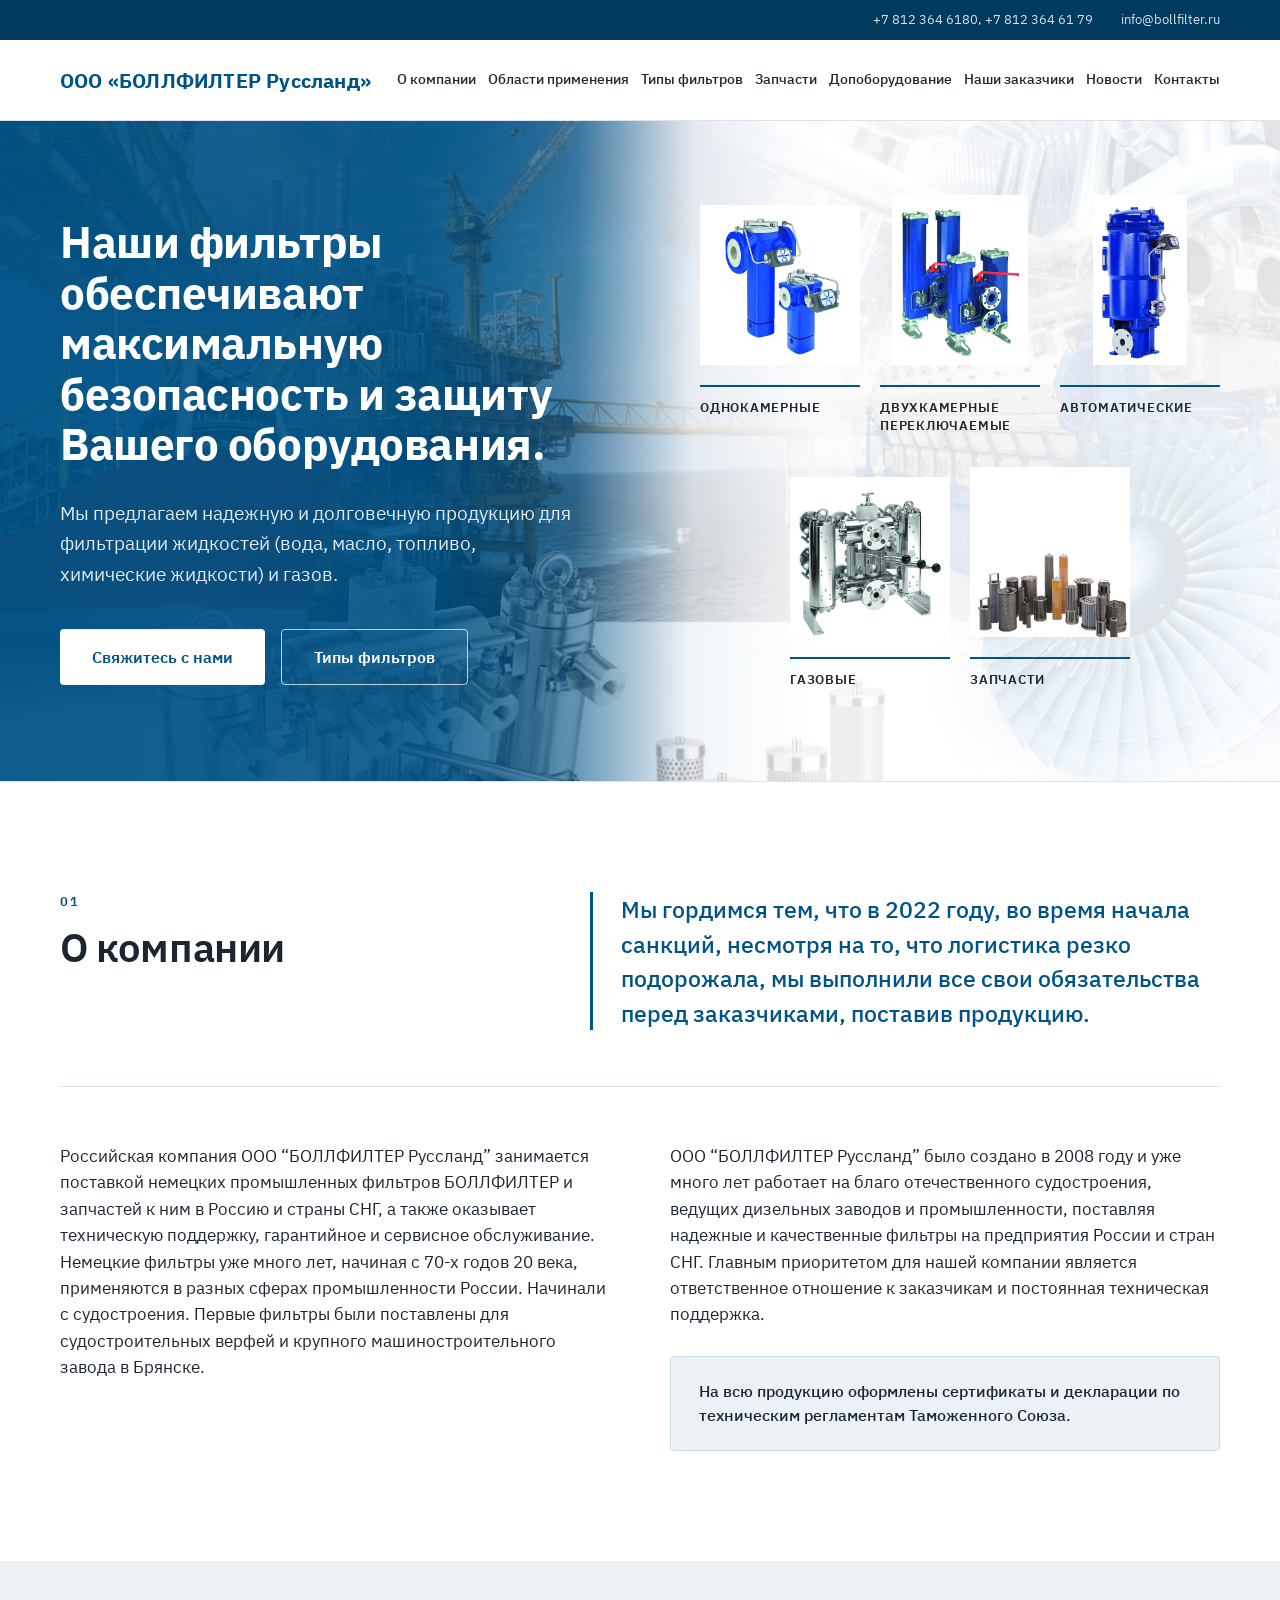
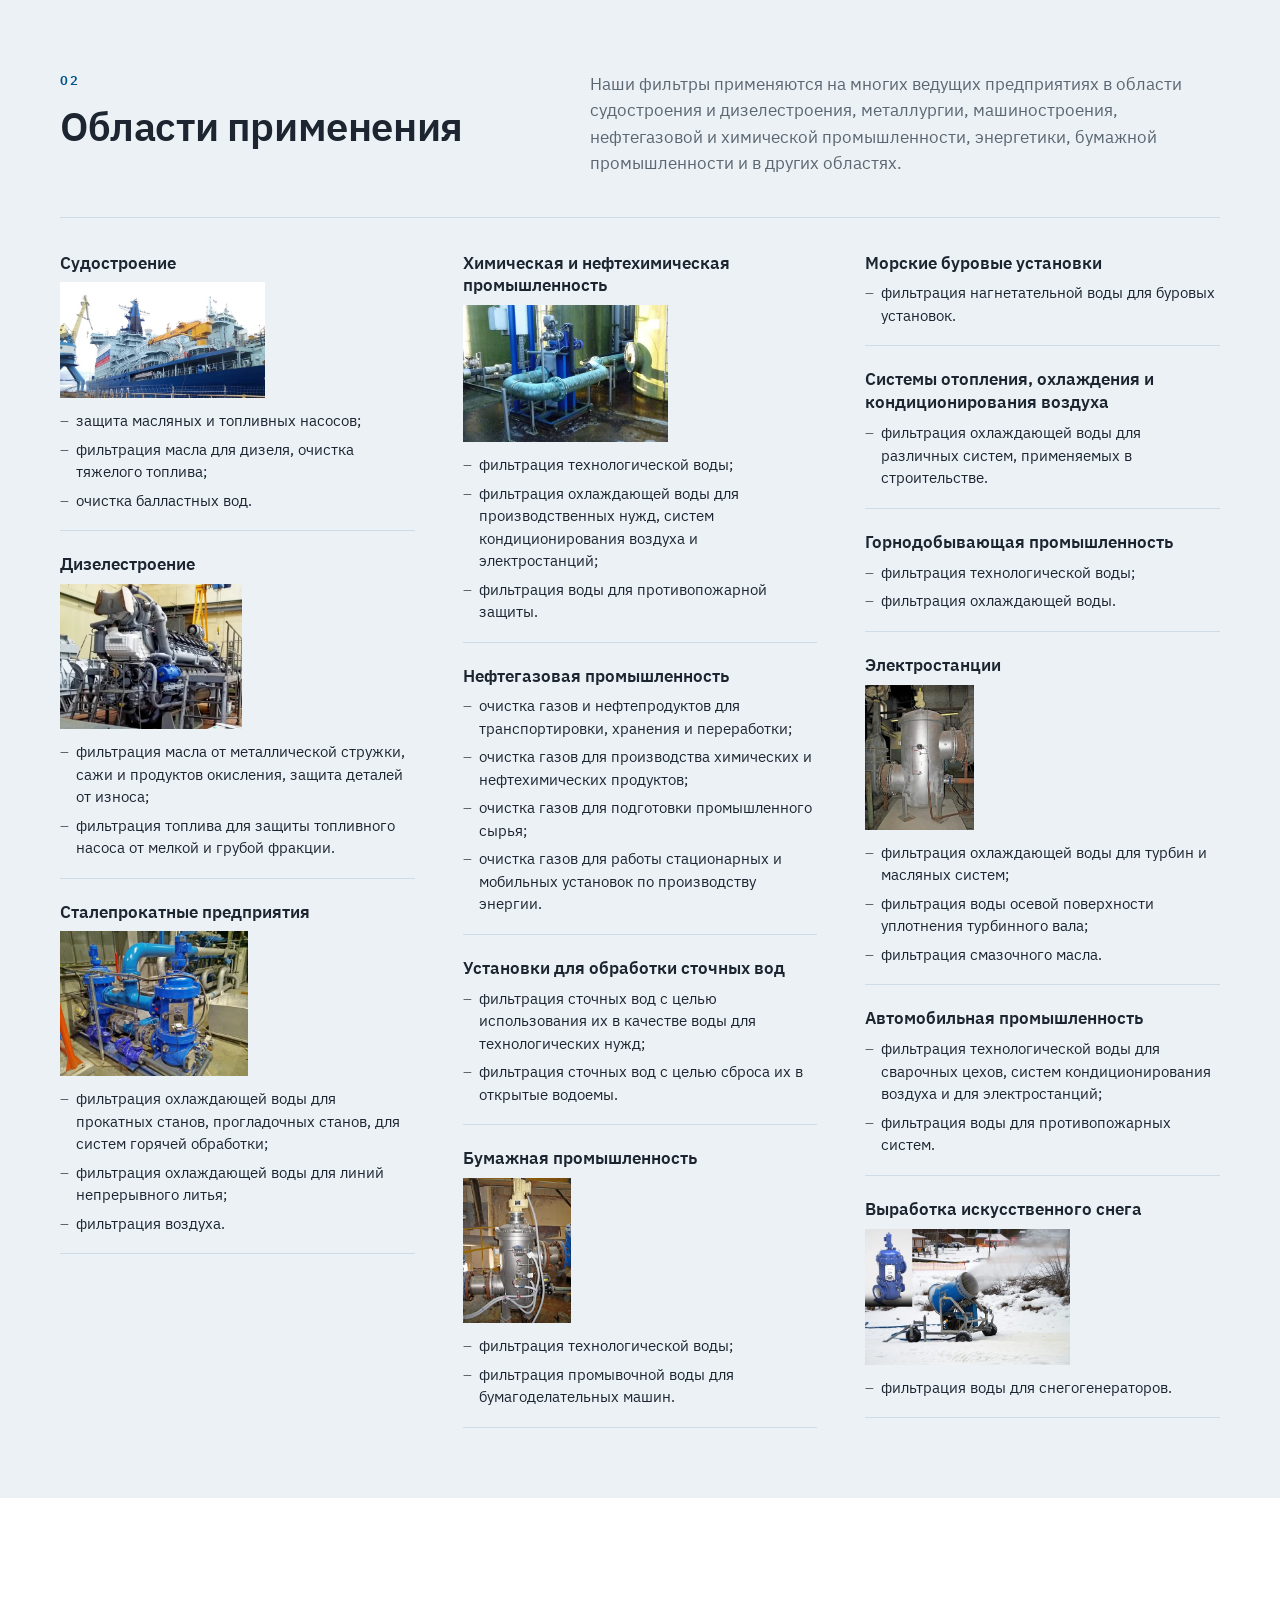
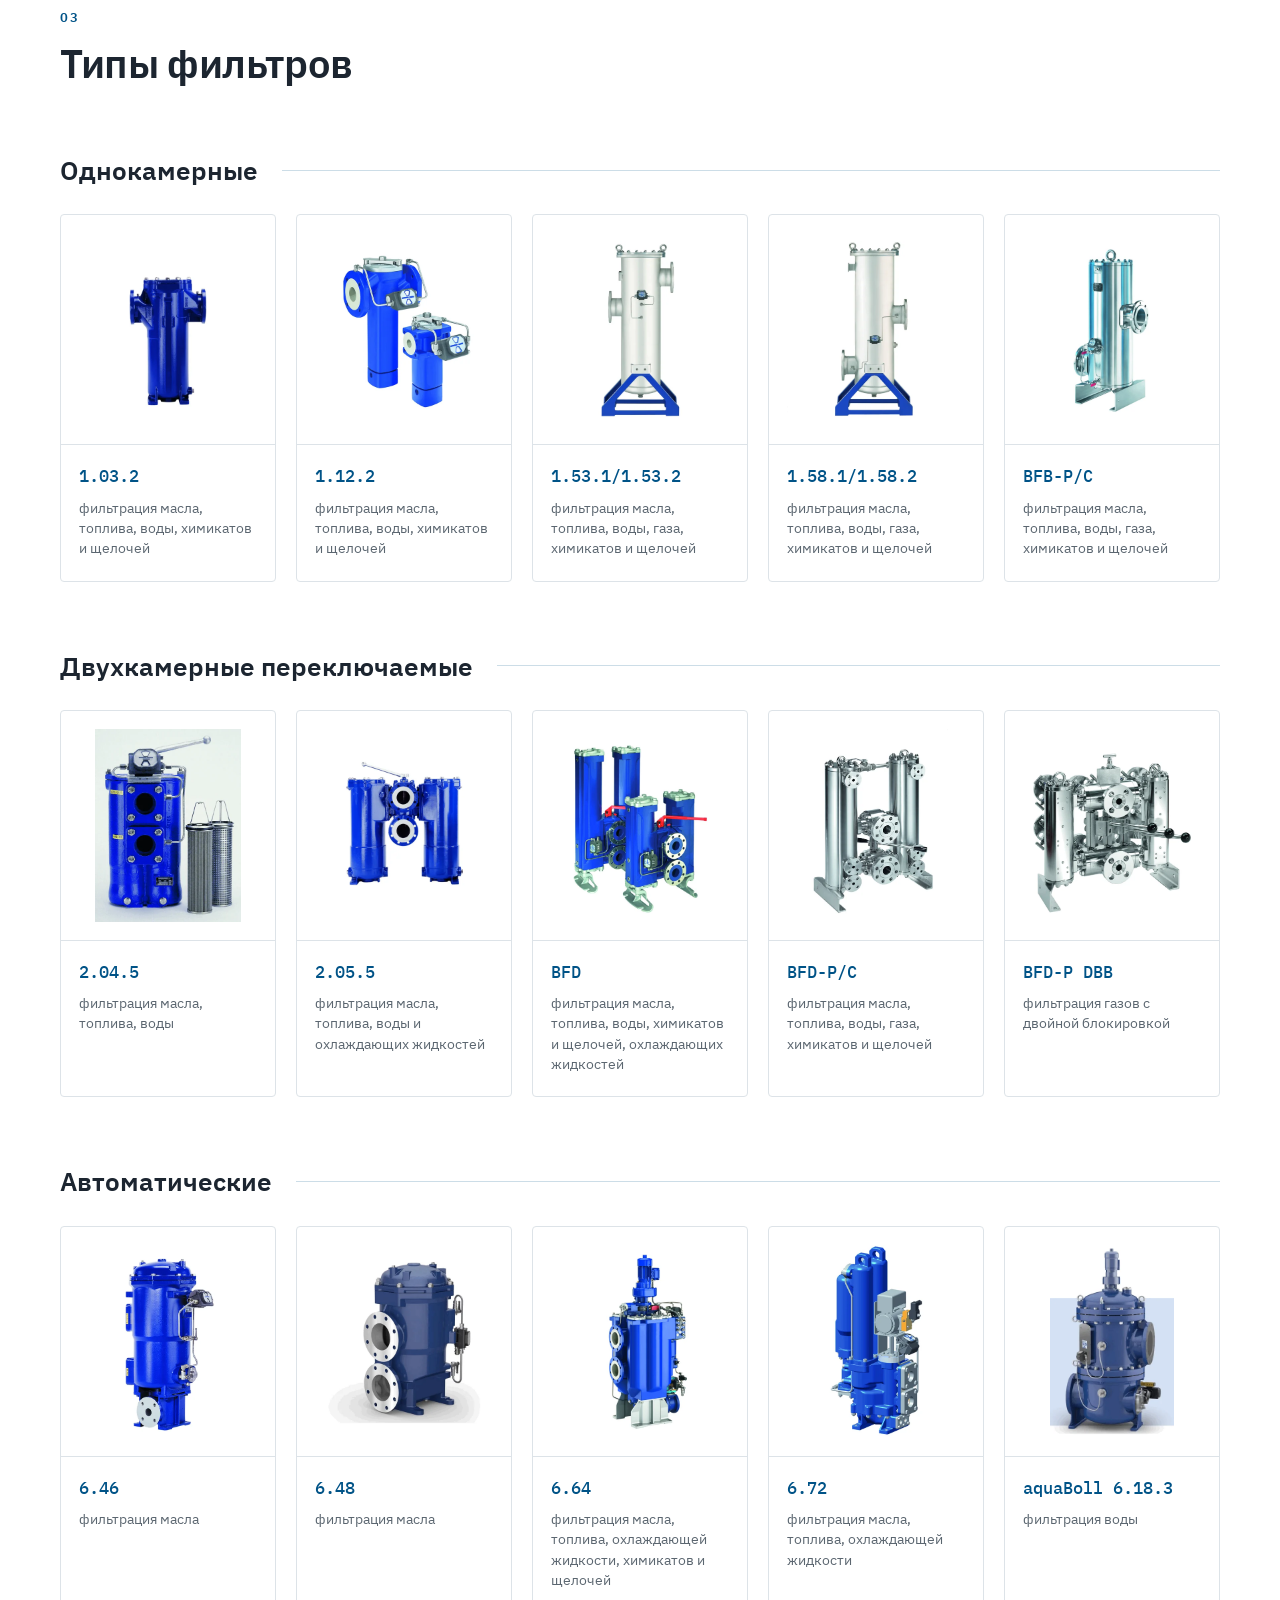
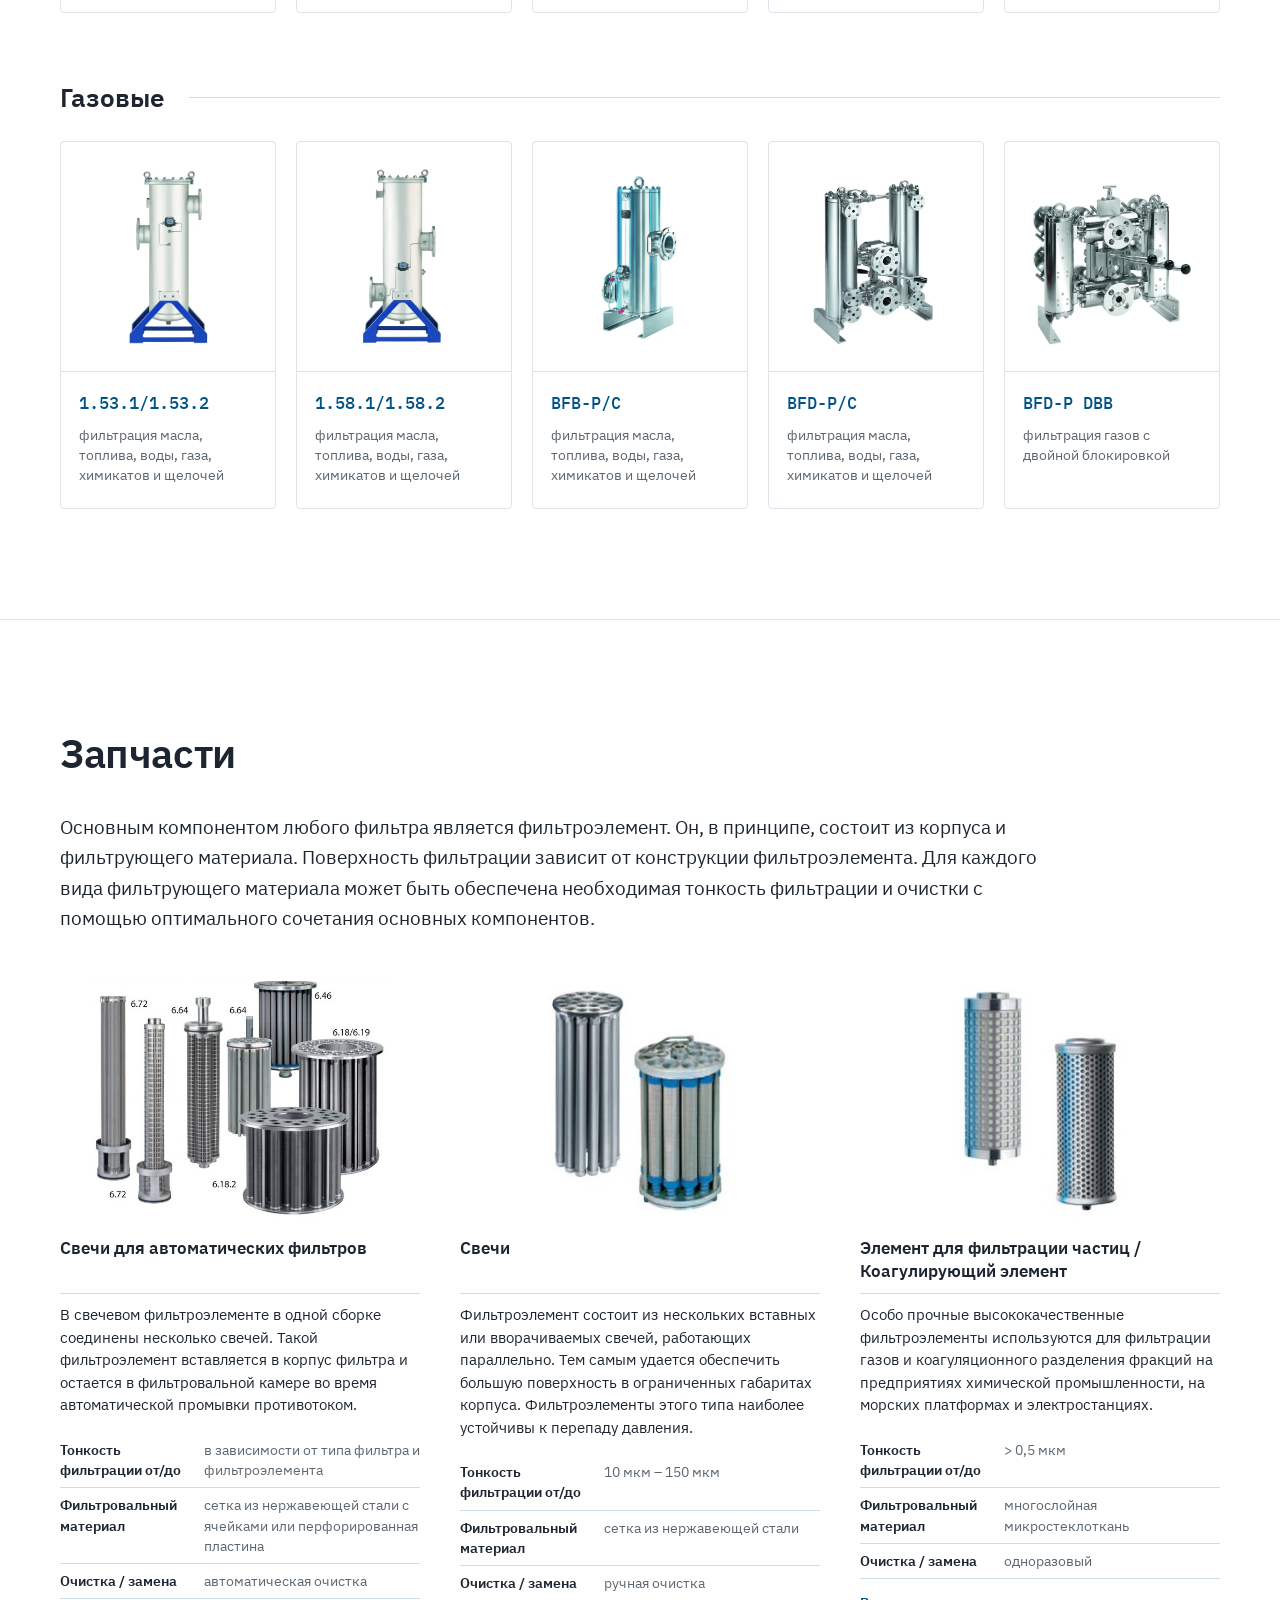
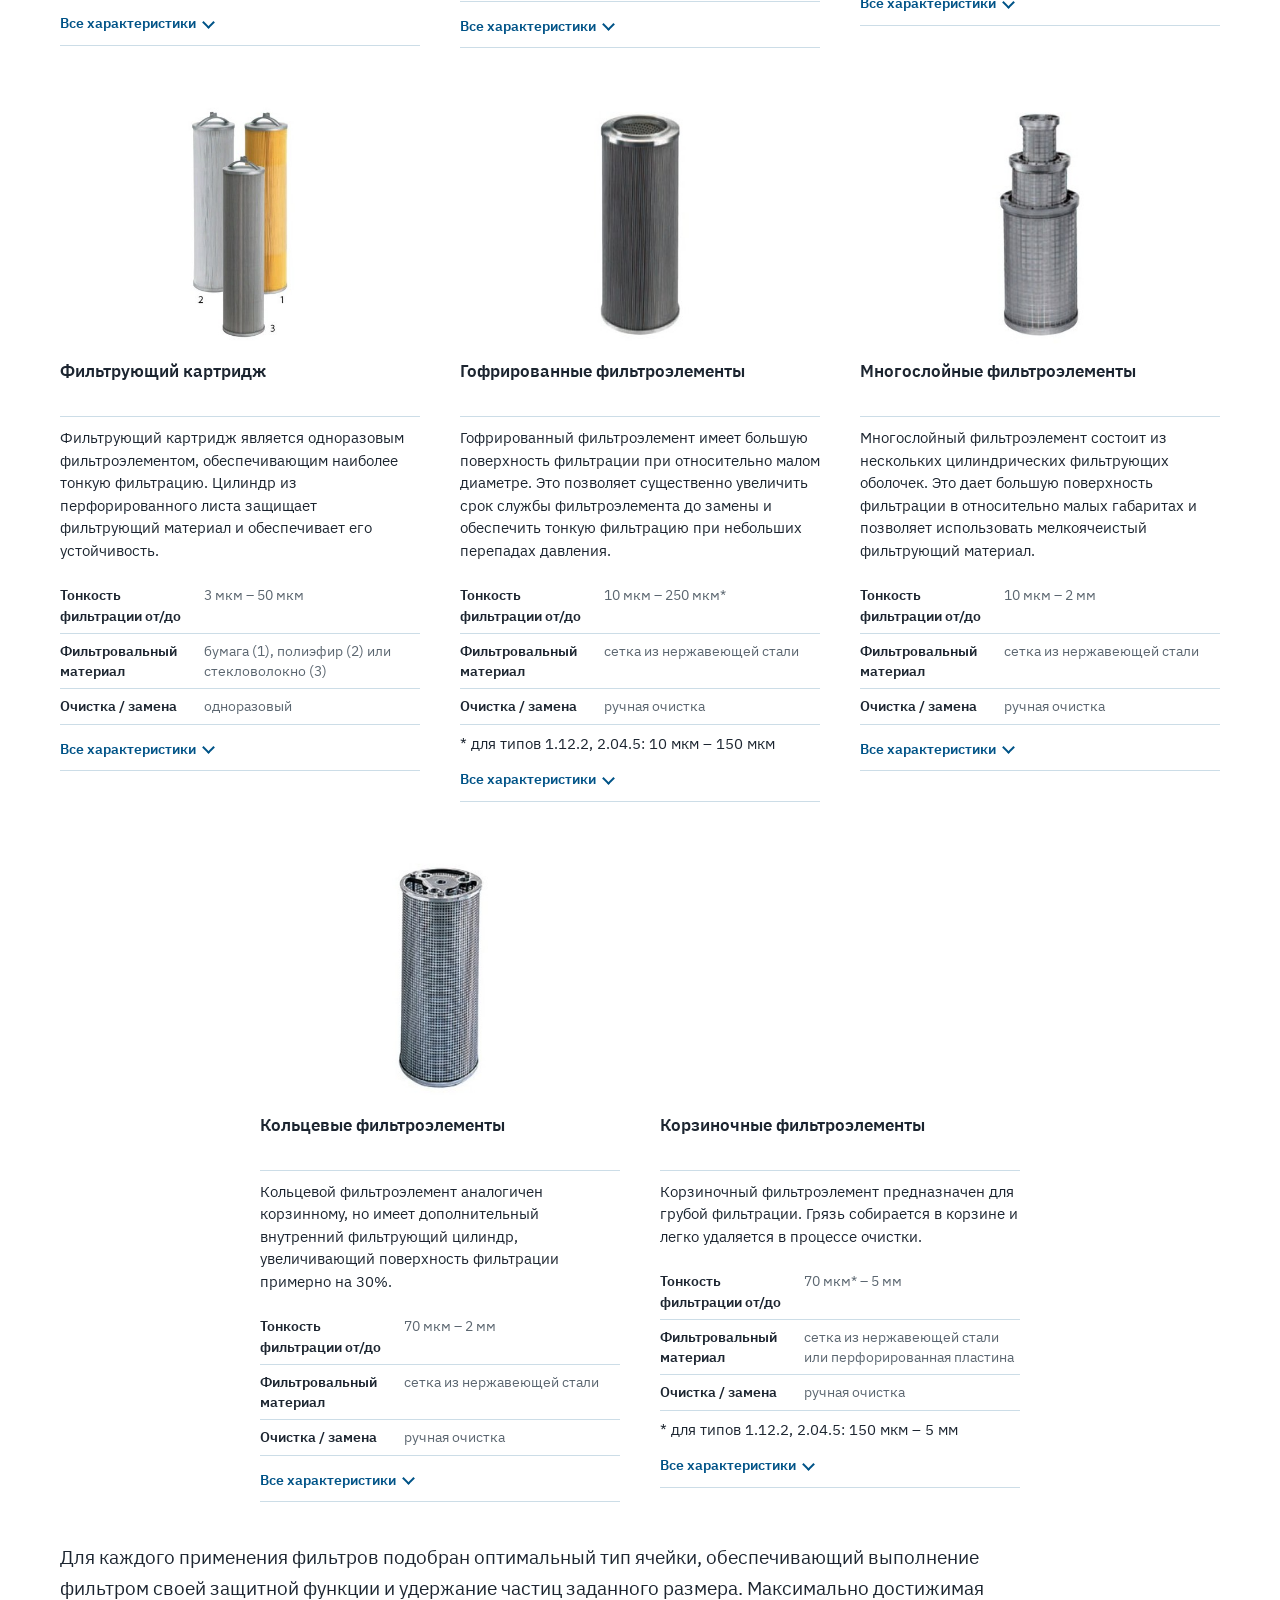
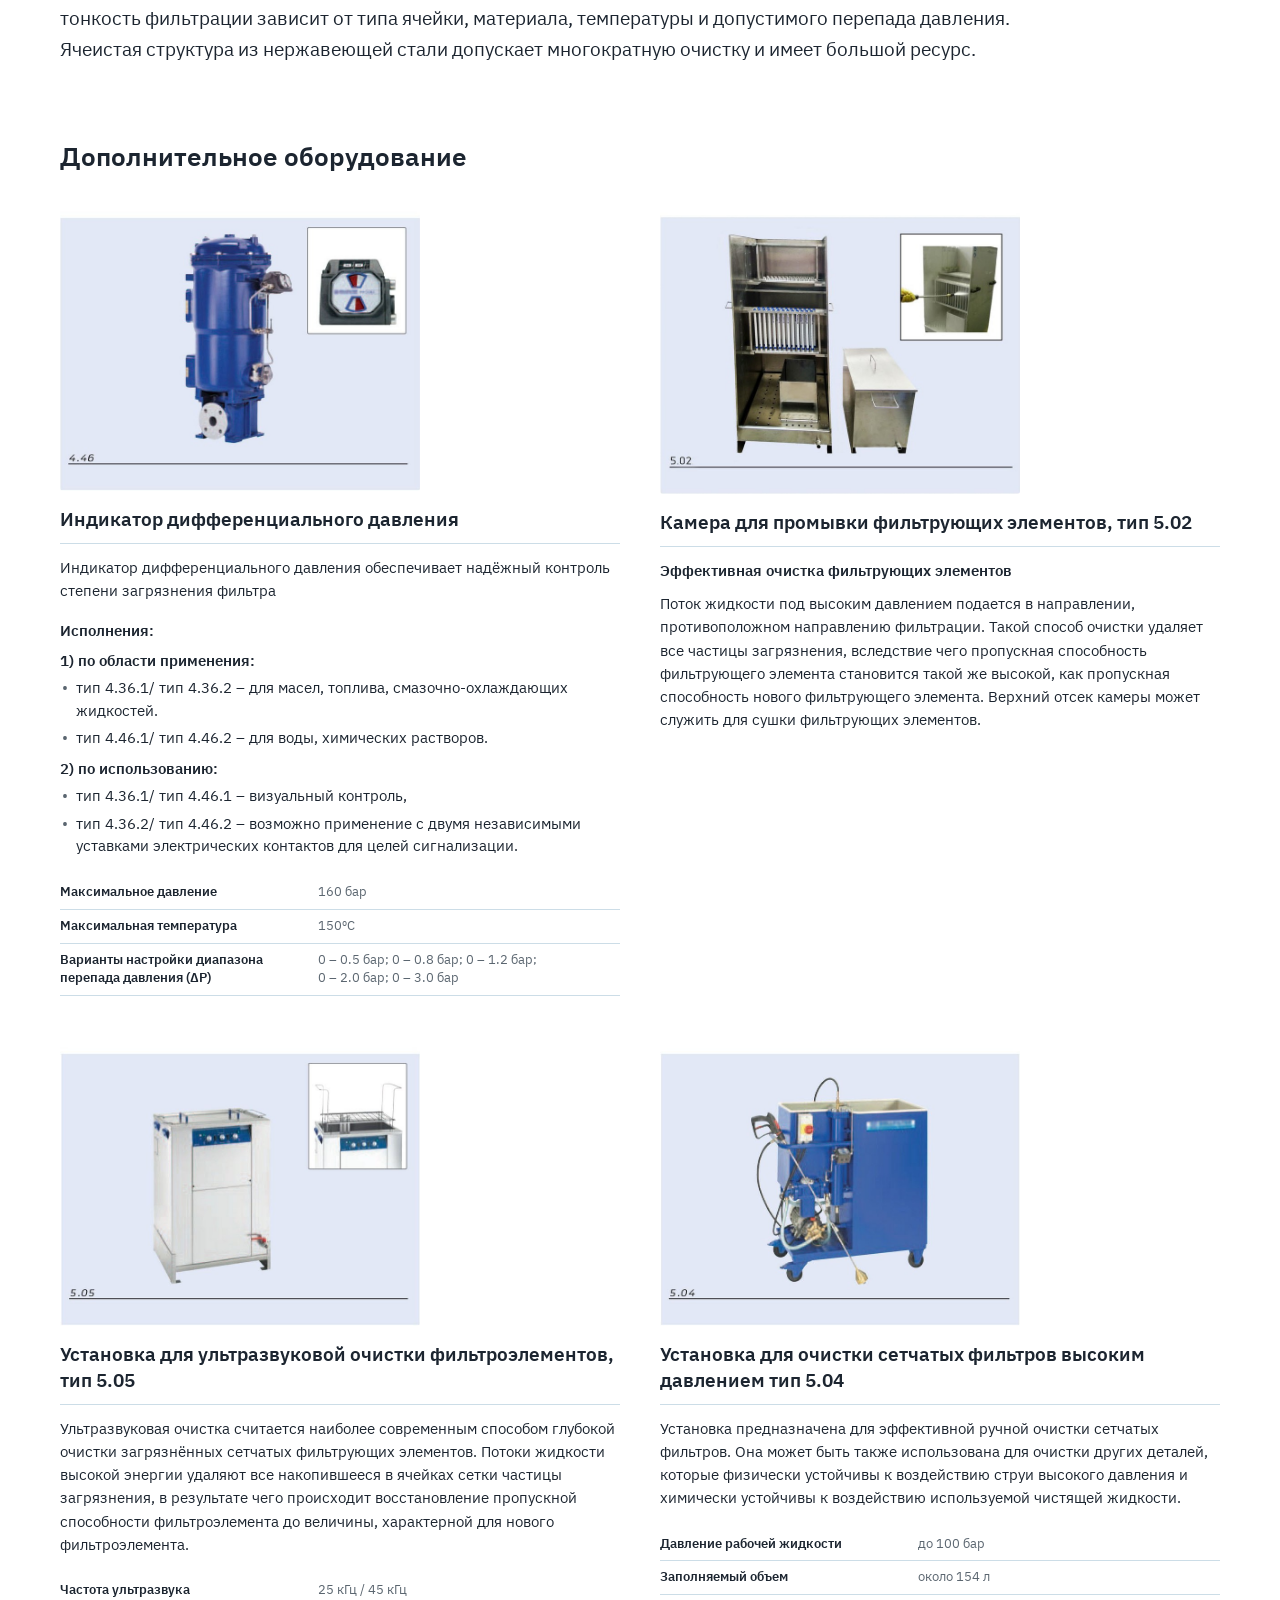
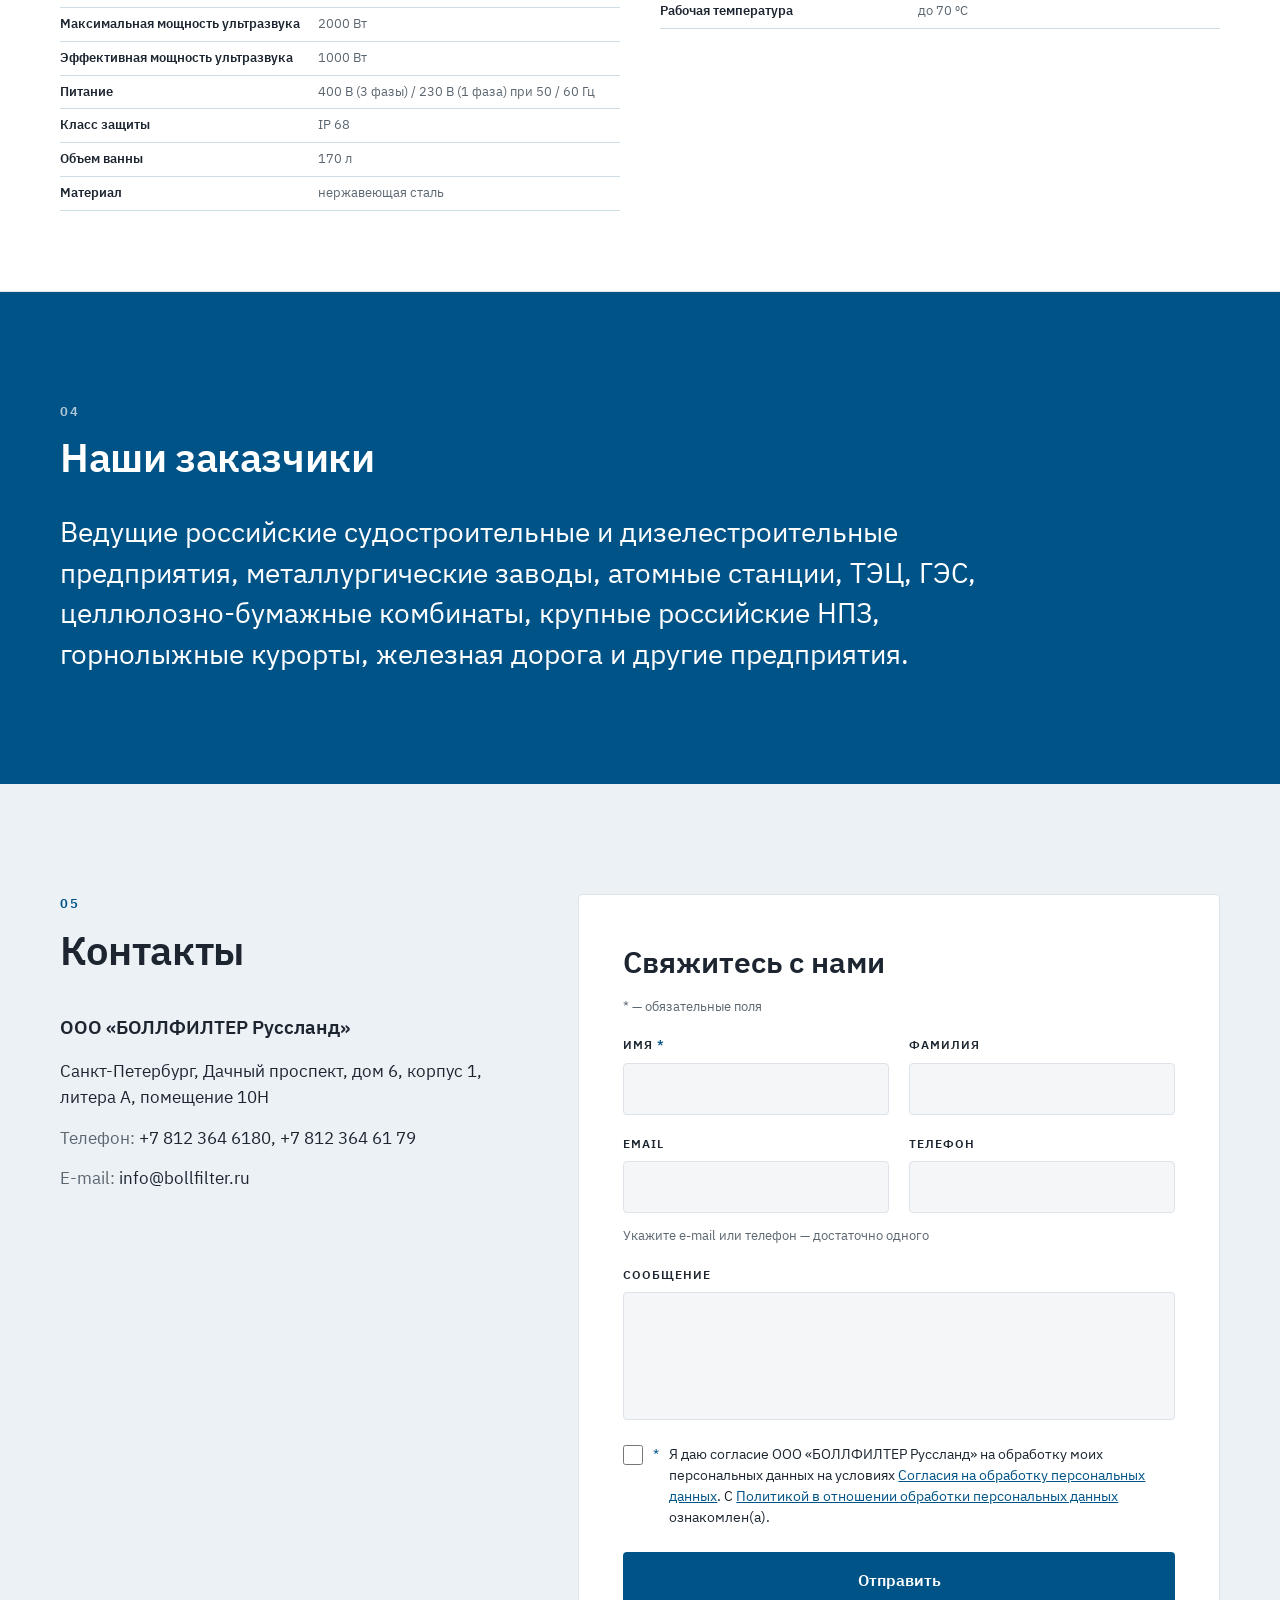
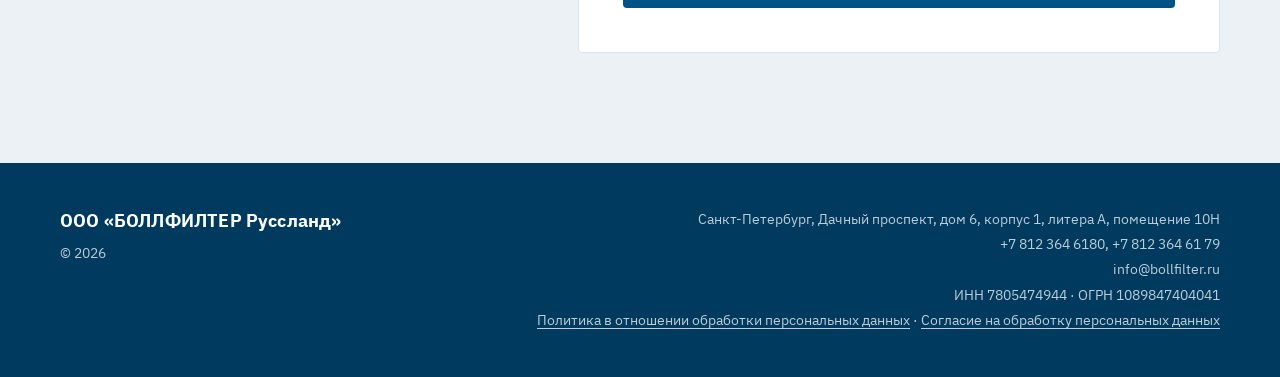
==== index.html @ 73b2f85f "Согласие под формой и обозначение обязательных полей Обязательная галочка с дословным текстом из юри" ====
<!DOCTYPE html>
<html lang="ru">
<head>
<meta charset="utf-8">
<meta name="viewport" content="width=device-width, initial-scale=1">
<meta name="robots" content="noindex, nofollow">
<title>Макет v1 — ООО «БОЛЛФИЛТЕР Руссланд»</title>
<link rel="stylesheet" href="css/style.css">
</head>
<body>

<!-- 0. Шапка и навигация -->
<div class="topbar" data-block="Верхняя строка">
  <div class="wrap">
    <span class="right">
      <span data-m="Телефоны"><a class="nw" href="tel:+78123646180">+7 812 364 6180</a>, <a class="nw" href="tel:+78123646179">+7 812 364 61 79</a></span>
      <a data-m="E-mail" href="mailto:info@bollfilter.ru">info@bollfilter.ru</a>
    </span>
  </div>
</div>
<header class="header" data-block="Шапка">
  <div class="wrap">
    <div class="brand" data-m="Название">ООО «БОЛЛФИЛТЕР Руссланд»</div>
    <nav class="nav" id="menu" data-m="Меню">
      <a href="#about">О компании</a>
      <a href="#areas">Области применения</a>
      <a href="#products">Типы фильтров</a>
      <a href="#parts">Запчасти</a>
      <a href="#equipment">Допоборудование</a>
      <a href="#clients">Наши заказчики</a>
      <a href="news.html">Новости</a>
      <a href="#contacts">Контакты</a>
    </nav>
    <button type="button" class="burger" aria-controls="menu" aria-expanded="false" aria-label="Открыть меню" data-m="Кнопка меню (телефон)"><i></i><i></i><i></i></button>
  </div>
</header>

<!-- 1. Первый экран -->
<section class="hero" data-block="Первый экран">
  <div class="wrap">
    <div class="hero-text">
      <h1 data-m="Заголовок">Наши фильтры обеспечивают максимальную безопасность и защиту Вашего оборудования.</h1>
      <p data-m="Текст">Мы предлагаем надежную и долговечную продукцию для фильтрации жидкостей (вода, масло, топливо, химические жидкости) и газов.</p>
      <div class="buttons">
        <a class="btn btn-white" href="#contacts" data-m="Кнопка 1">Свяжитесь с нами</a>
        <a class="btn btn-outline" href="#products" data-m="Кнопка 2">Типы фильтров</a>
      </div>
    </div>
    <div class="hero-photos">
      <a class="hero-photo" href="#types-single" data-m="Фото 1 (1.12.png)">
        <div class="pic"><img src="img/filter-1-12.webp" alt="Однокамерный фильтр 1.12.2"></div>
        <div class="cap">Однокамерные</div>
      </a>
      <a class="hero-photo" href="#types-switch" data-m="Фото 2 (BFD.png)">
        <div class="pic"><img src="img/filter-bfd.webp" alt="Двухкамерный переключаемый фильтр BFD"></div>
        <div class="cap">Двухкамерные переключаемые</div>
      </a>
      <a class="hero-photo" href="#types-auto" data-m="Фото 3 (6.46.png)">
        <div class="pic"><img src="img/filter-6-46.webp" alt="Автоматический фильтр 6.46"></div>
        <div class="cap">Автоматические</div>
      </a>
      <a class="hero-photo" href="#types-gas" data-m="Фото 4 (BFD-P DBB.png)">
        <div class="pic"><img src="img/filter-bfd-p-dbb.webp" alt="Двухкамерный переключаемый фильтр BFD-P DBB"></div>
        <div class="cap">Газовые</div>
      </a>
      <a class="hero-photo" href="#parts" data-m="Фото 5 (Запчасти.png)">
        <div class="pic pic-parts"><img src="img/hero-parts.webp" alt="Фильтроэлементы и запасные части"></div>
        <div class="cap">Запчасти</div>
      </a>
    </div>
  </div>
</section>

<!-- 2. О компании -->
<section class="about" id="about" data-block="О компании">
  <div class="wrap">
    <div class="about-top">
      <div>
        <div class="label" data-m="Номер раздела">01</div>
        <h2 class="h2" data-m="Заголовок">О компании</h2>
      </div>
      <p class="lead" data-m="Выделенный абзац">Мы гордимся тем, что в 2022 году, во время начала санкций, несмотря на то, что логистика резко подорожала, мы выполнили все свои обязательства перед заказчиками, поставив продукцию.</p>
    </div>
    <div class="about-cols">
      <p data-m="Текст, левая колонка">Российская компания ООО “БОЛЛФИЛТЕР Руссланд” занимается поставкой немецких промышленных фильтров БОЛЛФИЛТЕР и запчастей к ним в Россию и страны СНГ, а также оказывает техническую поддержку, гарантийное и сервисное обслуживание. Немецкие фильтры уже много лет, начиная с 70-х годов 20 века, применяются в разных сферах промышленности России. Начинали с судостроения. Первые фильтры были поставлены для судостроительных верфей и крупного машиностроительного завода в Брянске.</p>
      <div data-m="Правая колонка">
        <p>ООО “БОЛЛФИЛТЕР Руссланд” было создано в 2008 году и уже много лет работает на благо отечественного судостроения, ведущих дизельных заводов и промышленности, поставляя надежные и качественные фильтры на предприятия России и стран СНГ. Главным приоритетом для нашей компании является ответственное отношение к заказчикам и постоянная техническая поддержка.</p>
        <div class="note" data-m="Плашка">На всю продукцию оформлены сертификаты и декларации по техническим регламентам Таможенного Союза.</div>
      </div>
    </div>
  </div>
</section>

<!-- 3. Области применения -->
<section class="areas" id="areas" data-block="Области применения">
  <div class="wrap">
    <div class="areas-top">
      <div>
        <div class="label" data-m="Номер раздела">02</div>
        <h2 class="h2" data-m="Заголовок">Области применения</h2>
      </div>
      <p class="intro" data-m="Вводный текст">Наши фильтры применяются на многих ведущих предприятиях в области судостроения и дизелестроения, металлургии, машиностроения, нефтегазовой и химической промышленности, энергетики, бумажной промышленности и в других областях.</p>
    </div>
    <div class="cols">
        <div class="area" data-m="Отрасль: Судостроение">
          <h3>Судостроение</h3>
          <img class="area-photo" src="img/area-shipbuilding.webp" alt="Судостроение: фильтры БОЛЛФИЛТЕР на судостроительной верфи" data-m="Фото отрасли" loading="lazy">
          <ul>
            <li>защита масляных и топливных насосов;</li>
            <li>фильтрация масла для дизеля, очистка тяжелого топлива;</li>
            <li>очистка балластных вод.</li>
          </ul>
        </div>
        <div class="area" data-m="Отрасль: Дизелестроение">
          <h3>Дизелестроение</h3>
          <img class="area-photo" src="img/area-diesel.webp" alt="Дизелестроение: судовой дизельный двигатель 5Д49 в сборочном цехе" data-m="Фото отрасли" loading="lazy">
          <ul>
            <li>фильтрация масла от металлической стружки, сажи и продуктов окисления, защита деталей от износа;</li>
            <li>фильтрация топлива для защиты топливного насоса от мелкой и грубой фракции.</li>
          </ul>
        </div>
        <div class="area" data-m="Отрасль: Сталепрокатные предприятия">
          <h3>Сталепрокатные предприятия</h3>
          <img class="area-photo" src="img/area-metallurgy.webp" alt="Металлургия: фильтровальная установка на сталепрокатном производстве" data-m="Фото отрасли" loading="lazy">
          <ul>
            <li>фильтрация охлаждающей воды для прокатных станов, прогладочных станов, для систем горячей обработки;</li>
            <li>фильтрация охлаждающей воды для линий непрерывного литья;</li>
            <li>фильтрация воздуха.</li>
          </ul>
        </div>
        <div class="area" data-m="Отрасль: Химическая и нефтехимическая промышленность">
          <h3>Химическая и нефтехимическая промышленность</h3>
          <img class="area-photo" src="img/area-chemical.webp" alt="Химическая промышленность: фильтр на технологическом трубопроводе" data-m="Фото отрасли" loading="lazy">
          <ul>
            <li>фильтрация технологической воды;</li>
            <li>фильтрация охлаждающей воды для производственных нужд, систем кондиционирования воздуха и электростанций;</li>
            <li>фильтрация воды для противопожарной защиты.</li>
          </ul>
        </div>
        <div class="area" data-m="Отрасль: Нефтегазовая промышленность">
          <h3>Нефтегазовая промышленность</h3>
          <ul>
            <li>очистка газов и нефтепродуктов для транспортировки, хранения и переработки;</li>
            <li>очистка газов для производства химических и нефтехимических продуктов;</li>
            <li>очистка газов для подготовки промышленного сырья;</li>
            <li>очистка газов для работы стационарных и мобильных установок по производству энергии.</li>
          </ul>
        </div>
        <div class="area" data-m="Отрасль: Установки для обработки сточных вод">
          <h3>Установки для обработки сточных вод</h3>
          <ul>
            <li>фильтрация сточных вод с целью использования их в качестве воды для технологических нужд;</li>
            <li>фильтрация сточных вод с целью сброса их в открытые водоемы.</li>
          </ul>
        </div>
        <div class="area" data-m="Отрасль: Бумажная промышленность">
          <h3>Бумажная промышленность</h3>
          <img class="area-photo" src="img/area-paper.webp" alt="Бумажная промышленность: фильтр на линии технологической воды" data-m="Фото отрасли" loading="lazy">
          <ul>
            <li>фильтрация технологической воды;</li>
            <li>фильтрация промывочной воды для бумагоделательных машин.</li>
          </ul>
        </div>
        <div class="area" data-m="Отрасль: Морские буровые установки">
          <h3>Морские буровые установки</h3>
          <ul>
            <li>фильтрация нагнетательной воды для буровых установок.</li>
          </ul>
        </div>
        <div class="area" data-m="Отрасль: Системы отопления, охлаждения и кондиционирования воздуха">
          <h3>Системы отопления, охлаждения и кондиционирования воздуха</h3>
          <ul>
            <li>фильтрация охлаждающей воды для различных систем, применяемых в строительстве.</li>
          </ul>
        </div>
        <div class="area" data-m="Отрасль: Горнодобывающая промышленность">
          <h3>Горнодобывающая промышленность</h3>
          <ul>
            <li>фильтрация технологической воды;</li>
            <li>фильтрация охлаждающей воды.</li>
          </ul>
        </div>
        <div class="area" data-m="Отрасль: Электростанции">
          <h3>Электростанции</h3>
          <img class="area-photo" src="img/area-power.webp" alt="Энергетика: фильтр охлаждающей воды на электростанции" data-m="Фото отрасли" loading="lazy">
          <ul>
            <li>фильтрация охлаждающей воды для турбин и масляных систем;</li>
            <li>фильтрация воды осевой поверхности уплотнения турбинного вала;</li>
            <li>фильтрация смазочного масла.</li>
          </ul>
        </div>
        <div class="area" data-m="Отрасль: Автомобильная промышленность">
          <h3>Автомобильная промышленность</h3>
          <ul>
            <li>фильтрация технологической воды для сварочных цехов, систем кондиционирования воздуха и для электростанций;</li>
            <li>фильтрация воды для противопожарных систем.</li>
          </ul>
        </div>
        <div class="area" data-m="Отрасль: Выработка искусственного снега">
          <h3>Выработка искусственного снега</h3>
          <img class="area-photo" src="img/area-snow.webp" alt="Выработка искусственного снега: снегогенератор на склоне и автоматический фильтр БОЛЛФИЛТЕР" data-m="Фото отрасли" loading="lazy">
          <ul>
            <li>фильтрация воды для снегогенераторов.</li>
          </ul>
        </div>
    </div>
  </div>
</section>

<!-- 4. Описание фильтров -->
<section class="products" id="products" data-block="Описание фильтров">
  <div class="wrap">
    <div class="label" data-m="Номер раздела">03</div>
    <h2 class="h2" data-m="Заголовок">Типы фильтров</h2>

    <div class="category" id="types-single" data-m="Категория: Однокамерные">
      <div class="category-head"><h3>Однокамерные</h3></div>
      <div class="cards">
        <div class="card"><div class="pic"><img src="img/filter-1-03.webp" alt="Однокамерный фильтр 1.03.2" loading="lazy"></div><div class="info"><div class="code">1.03.2</div><div class="desc">фильтрация масла, топлива, воды, химикатов и щелочей</div></div></div>
        <div class="card"><div class="pic"><img src="img/filter-1-12.webp" alt="Однокамерный фильтр 1.12.2" loading="lazy"></div><div class="info"><div class="code">1.12.2</div><div class="desc">фильтрация масла, топлива, воды, химикатов и щелочей</div></div></div>
        <div class="card"><div class="pic"><img src="img/filter-1-53.webp" alt="Однокамерный фильтр 1.53.1/1.53.2" loading="lazy"></div><div class="info"><div class="code">1.53.1/1.53.2</div><div class="desc">фильтрация масла, топлива, воды, газа, химикатов и щелочей</div></div></div>
        <div class="card"><div class="pic"><img src="img/filter-1-58.webp" alt="Однокамерный фильтр 1.58.1/1.58.2" loading="lazy"></div><div class="info"><div class="code">1.58.1/1.58.2</div><div class="desc">фильтрация масла, топлива, воды, газа, химикатов и щелочей</div></div></div>
        <div class="card"><div class="pic"><img src="img/filter-bfb-p.webp" alt="Однокамерный фильтр BFB-P/C" loading="lazy"></div><div class="info"><div class="code">BFB-P/C</div><div class="desc">фильтрация масла, топлива, воды, газа, химикатов и щелочей</div></div></div>
      </div>
    </div>

    <div class="category" id="types-switch" data-m="Категория: Двухкамерные переключаемые">
      <div class="category-head"><h3>Двухкамерные переключаемые</h3></div>
      <div class="cards">
        <div class="card"><div class="pic"><img src="img/filter-2-04-5.webp" alt="Двухкамерный переключаемый фильтр 2.04.5" loading="lazy"></div><div class="info"><div class="code">2.04.5</div><div class="desc">фильтрация масла, топлива, воды</div></div></div>
        <div class="card"><div class="pic"><img src="img/filter-2-05-5.webp" alt="Двухкамерный переключаемый фильтр 2.05.5" loading="lazy"></div><div class="info"><div class="code">2.05.5</div><div class="desc">фильтрация масла, топлива, воды и охлаждающих жидкостей</div></div></div>
        <div class="card"><div class="pic"><img src="img/filter-bfd.webp" alt="Двухкамерный переключаемый фильтр BFD" loading="lazy"></div><div class="info"><div class="code">BFD</div><div class="desc">фильтрация масла, топлива, воды, химикатов и щелочей, охлаждающих жидкостей</div></div></div>
        <div class="card"><div class="pic"><img src="img/filter-bfd-p.webp" alt="Двухкамерный переключаемый фильтр BFD-P/С" loading="lazy"></div><div class="info"><div class="code">BFD-P/С</div><div class="desc">фильтрация масла, топлива, воды, газа, химикатов и щелочей</div></div></div>
        <div class="card"><div class="pic"><img src="img/filter-bfd-p-dbb.webp" alt="Двухкамерный переключаемый фильтр BFD-P DBB" loading="lazy"></div><div class="info"><div class="code">BFD-P DBB</div><div class="desc">фильтрация газов с двойной блокировкой</div></div></div>
      </div>
    </div>

    <div class="category" id="types-auto" data-m="Категория: Автоматические">
      <div class="category-head"><h3>Автоматические</h3></div>
      <div class="cards">
        <div class="card"><div class="pic"><img src="img/filter-6-46.webp" alt="Автоматический фильтр 6.46" loading="lazy"></div><div class="info"><div class="code">6.46</div><div class="desc">фильтрация масла</div></div></div>
        <div class="card"><div class="pic"><img src="img/filter-6-48.webp" alt="Автоматический фильтр 6.48" loading="lazy"></div><div class="info"><div class="code">6.48</div><div class="desc">фильтрация масла</div></div></div>
        <div class="card"><div class="pic"><img src="img/filter-6-64.webp" alt="Автоматический фильтр 6.64" loading="lazy"></div><div class="info"><div class="code">6.64</div><div class="desc">фильтрация масла, топлива, охлаждающей жидкости, химикатов и щелочей</div></div></div>
        <div class="card"><div class="pic"><img src="img/filter-6-72.webp" alt="Автоматический фильтр 6.72" loading="lazy"></div><div class="info"><div class="code">6.72</div><div class="desc">фильтрация масла, топлива, охлаждающей жидкости</div></div></div>
        <div class="card"><div class="pic"><img src="img/filter-aquaboll.webp" alt="Автоматический фильтр aquaBoll 6.18.3" loading="lazy"></div><div class="info"><div class="code">aquaBoll 6.18.3</div><div class="desc">фильтрация воды</div></div></div>
      </div>
    </div>

    <div class="category" id="types-gas" data-m="Категория: Газовые">
      <div class="category-head"><h3>Газовые</h3></div>
      <div class="cards">
        <div class="card"><div class="pic"><img src="img/filter-1-53.webp" alt="Однокамерный фильтр 1.53.1/1.53.2" loading="lazy"></div><div class="info"><div class="code">1.53.1/1.53.2</div><div class="desc">фильтрация масла, топлива, воды, газа, химикатов и щелочей</div></div></div>
        <div class="card"><div class="pic"><img src="img/filter-1-58.webp" alt="Однокамерный фильтр 1.58.1/1.58.2" loading="lazy"></div><div class="info"><div class="code">1.58.1/1.58.2</div><div class="desc">фильтрация масла, топлива, воды, газа, химикатов и щелочей</div></div></div>
        <div class="card"><div class="pic"><img src="img/filter-bfb-p.webp" alt="Однокамерный фильтр BFB-P/C" loading="lazy"></div><div class="info"><div class="code">BFB-P/C</div><div class="desc">фильтрация масла, топлива, воды, газа, химикатов и щелочей</div></div></div>
        <div class="card"><div class="pic"><img src="img/filter-bfd-p.webp" alt="Двухкамерный переключаемый фильтр BFD-P/С" loading="lazy"></div><div class="info"><div class="code">BFD-P/С</div><div class="desc">фильтрация масла, топлива, воды, газа, химикатов и щелочей</div></div></div>
        <div class="card"><div class="pic"><img src="img/filter-bfd-p-dbb.webp" alt="Двухкамерный переключаемый фильтр BFD-P DBB" loading="lazy"></div><div class="info"><div class="code">BFD-P DBB</div><div class="desc">фильтрация газов с двойной блокировкой</div></div></div>
      </div>
    </div>
  </div>
</section>

<!-- 5. Запчасти: карточки фильтроэлементов (фото → название → текст), подраздел «Дополнительное оборудование» -->
<section class="parts" id="parts" data-block="Запчасти">
  <div class="wrap">
    <h2 class="h2" data-m="Заголовок">Запчасти</h2>
    <p class="parts-lead" data-m="Вводный текст">Основным компонентом любого фильтра является фильтроэлемент. Он, в принципе, состоит из корпуса и фильтрующего материала. Поверхность фильтрации зависит от конструкции фильтроэлемента. Для каждого вида фильтрующего материала может быть обеспечена необходимая тонкость фильтрации и очистки с помощью оптимального сочетания основных компонентов.</p>
    <div class="el-cards">
      <div class="el-card" data-m="Фильтроэлемент">
        <div class="el-card-pic"><div class="el-card-crop" style="--x: 23; --y: 0; --w: 561; --h: 448"><img src="img/elements-row.jpg" alt="Свечи для автоматических фильтров, типы 6.72, 6.64, 6.46, 6.18/6.19, 6.18.2" loading="lazy"></div></div>
        <h4>Свечи для автоматических фильтров</h4>
        <p>В свечевом фильтроэлементе в одной сборке соединены несколько свечей. Такой фильтроэлемент вставляется в корпус фильтра и остается в фильтровальной камере во время автоматической промывки противотоком.</p>
        <table class="el-props"><tbody>
            <tr><th scope="row">Тонкость фильтрации от/до</th><td>в зависимости от типа фильтра и фильтроэлемента</td></tr>
            <tr><th scope="row">Фильтровальный материал</th><td>сетка из нержавеющей стали с ячейками или перфорированная пластина</td></tr>
            <tr><th scope="row">Очистка / замена</th><td>автоматическая очистка</td></tr>
        </tbody></table>
        <details class="el-more">
          <summary>Все характеристики</summary>
          <table class="el-props"><tbody>
            <tr><th scope="row">Автоматические фильтры</th><td>6.18/6.19, 6.18.2, 6.46, 6.64, 6.72</td></tr>
            <tr><th scope="row">Направление потока</th><td>в зависимости от типа фильтра и фильтроэлемента</td></tr>
          </tbody></table>
        </details>
      </div>
      <div class="el-card" data-m="Фильтроэлемент">
        <div class="el-card-pic"><div class="el-card-crop" style="--x: 588; --y: 165; --w: 222; --h: 277"><img src="img/elements-row.jpg" alt="Свечевой фильтроэлемент" loading="lazy"></div></div>
        <h4>Свечи</h4>
        <p>Фильтроэлемент состоит из нескольких вставных или вворачиваемых свечей, работающих параллельно. Тем самым удается обеспечить большую поверхность в ограниченных габаритах корпуса. Фильтроэлементы этого типа наиболее устойчивы к перепаду давления.</p>
        <table class="el-props"><tbody>
            <tr><th scope="row">Тонкость фильтрации от/до</th><td>10 мкм – 150 мкм</td></tr>
            <tr><th scope="row">Фильтровальный материал</th><td>сетка из нержавеющей стали</td></tr>
            <tr><th scope="row">Очистка / замена</th><td>ручная очистка</td></tr>
        </tbody></table>
        <details class="el-more">
          <summary>Все характеристики</summary>
          <table class="el-props"><tbody>
            <tr><th scope="row">Однокамерные фильтры</th><td>1.03.2, 1.65.1/1.53.1</td></tr>
            <tr><th scope="row">Двухкамерные фильтры</th><td>2.05.5, BFD</td></tr>
            <tr><th scope="row">Магнитная вставка</th><td>(вариант)</td></tr>
            <tr><th scope="row">Направление потока</th><td><svg class="flow-icon" viewBox="0 0 58 14" role="img" aria-label="◀[ ]▶"><path d="M0 7 10 1.5v11z"/><path class="br" d="M18 1h-2.5v12H18M40 1h2.5v12H40"/><path d="M58 7 48 1.5v11z"/></svg></td></tr>
          </tbody></table>
        </details>
      </div>
      <div class="el-card" data-m="Фильтроэлемент">
        <div class="el-card-pic"><div class="el-card-crop" style="--x: 837; --y: 166; --w: 199; --h: 275"><img src="img/elements-row.jpg" alt="Элемент для фильтрации частиц / Коагулирующий элемент" loading="lazy"></div></div>
        <h4>Элемент для фильтрации частиц / Коагулирующий элемент</h4>
        <p>Особо прочные высококачественные фильтроэлементы используются для фильтрации газов и коагуляционного разделения фракций на предприятиях химической промышленности, на морских платформах и электростанциях.</p>
        <table class="el-props"><tbody>
            <tr><th scope="row">Тонкость фильтрации от/до</th><td>&gt; 0,5 мкм</td></tr>
            <tr><th scope="row">Фильтровальный материал</th><td>многослойная микростеклоткань</td></tr>
            <tr><th scope="row">Очистка / замена</th><td>одноразовый</td></tr>
        </tbody></table>
        <details class="el-more">
          <summary>Все характеристики</summary>
          <table class="el-props"><tbody>
            <tr><th scope="row">Однокамерные фильтры</th><td>BFB-P/-C</td></tr>
            <tr><th scope="row">Двухкамерные фильтры</th><td>BFD-P/-C</td></tr>
            <tr><th scope="row">Магнитная вставка</th><td>(вариант)</td></tr>
            <tr><th scope="row">Направление потока</th><td><svg class="flow-icon" viewBox="0 0 58 14" role="img" aria-label="[◀ ▶]"><path class="br" d="M3.5 1H1v12h2.5M54.5 1H57v12h-2.5"/><path d="M7 7l10-5.5v11z"/><path d="M51 7 41 1.5v11z"/></svg></td></tr>
          </tbody></table>
        </details>
      </div>
      <div class="el-card" data-m="Фильтроэлемент">
        <div class="el-card-pic"><div class="el-card-crop" style="--x: 1079; --y: 19; --w: 192; --h: 421"><img src="img/elements-row.jpg" alt="Фильтрующие картриджи" loading="lazy"></div></div>
        <h4>Фильтрующий картридж</h4>
        <p>Фильтрующий картридж является одноразовым фильтроэлементом, обеспечивающим наиболее тонкую фильтрацию. Цилиндр из перфорированного листа защищает фильтрующий материал и обеспечивает его устойчивость.</p>
        <table class="el-props"><tbody>
            <tr><th scope="row">Тонкость фильтрации от/до</th><td>3 мкм – 50 мкм</td></tr>
            <tr><th scope="row">Фильтровальный материал</th><td>бумага (1), полиэфир (2) или стекловолокно (3)</td></tr>
            <tr><th scope="row">Очистка / замена</th><td>одноразовый</td></tr>
        </tbody></table>
        <details class="el-more">
          <summary>Все характеристики</summary>
          <table class="el-props"><tbody>
            <tr><th scope="row">Однокамерные фильтры</th><td>1.78.1/1.58.1, BFB-P</td></tr>
            <tr><th scope="row">Двухкамерные фильтры</th><td>BFD, BFD-P, 2.04.5*</td></tr>
            <tr><th scope="row">Автоматические фильтры</th><td>Фильтрация промывочной жидкости для фильтров типа 6.64</td></tr>
            <tr><th scope="row">Направление потока</th><td><svg class="flow-icon" viewBox="0 0 58 14" role="img" aria-label="◀[ ]▶"><path d="M0 7 10 1.5v11z"/><path class="br" d="M18 1h-2.5v12H18M40 1h2.5v12H40"/><path d="M58 7 48 1.5v11z"/></svg></td></tr>
          </tbody></table>
          <p class="el-note">* для типа 2.04.5: подходит не для всех типоразмеров корпуса</p>
        </details>
      </div>
      <div class="el-card" data-m="Фильтроэлемент">
        <div class="el-card-pic"><div class="el-card-crop" style="--x: 1372; --y: 135; --w: 124; --h: 304"><img src="img/elements-row.jpg" alt="Гофрированный фильтроэлемент" loading="lazy"></div></div>
        <h4>Гофрированные фильтроэлементы</h4>
        <p>Гофрированный фильтроэлемент имеет большую поверхность фильтрации при относительно малом диаметре. Это позволяет существенно увеличить срок службы фильтроэлемента до замены и обеспечить тонкую фильтрацию при небольших перепадах давления.</p>
        <table class="el-props"><tbody>
            <tr><th scope="row">Тонкость фильтрации от/до</th><td>10 мкм – 250 мкм*</td></tr>
            <tr><th scope="row">Фильтровальный материал</th><td>сетка из нержавеющей стали</td></tr>
            <tr><th scope="row">Очистка / замена</th><td>ручная очистка</td></tr>
        </tbody></table>
        <p class="el-note">* для типов 1.12.2, 2.04.5: 10 мкм – 150 мкм</p>
        <details class="el-more">
          <summary>Все характеристики</summary>
          <table class="el-props"><tbody>
            <tr><th scope="row">Однокамерные фильтры</th><td>1.12.2, 1.78.1/1.58.1, BFB-P</td></tr>
            <tr><th scope="row">Двухкамерные фильтры</th><td>2.04.5, BFD, BFD-P</td></tr>
            <tr><th scope="row">Магнитная вставка</th><td>(вариант)</td></tr>
            <tr><th scope="row">Направление потока</th><td><svg class="flow-icon" viewBox="0 0 58 14" role="img" aria-label="◀[ ]▶"><path d="M0 7 10 1.5v11z"/><path class="br" d="M18 1h-2.5v12H18M40 1h2.5v12H40"/><path d="M58 7 48 1.5v11z"/></svg></td></tr>
          </tbody></table>
        </details>
      </div>
      <div class="el-card" data-m="Фильтроэлемент">
        <div class="el-card-pic"><div class="el-card-crop" style="--x: 1598; --y: 118; --w: 129; --h: 316"><img src="img/elements-row.jpg" alt="Многослойный фильтроэлемент" loading="lazy"></div></div>
        <h4>Многослойные фильтроэлементы</h4>
        <p>Многослойный фильтроэлемент состоит из нескольких цилиндрических фильтрующих оболочек. Это дает большую поверхность фильтрации в относительно малых габаритах и позволяет использовать мелкоячеистый фильтрующий материал.</p>
        <table class="el-props"><tbody>
            <tr><th scope="row">Тонкость фильтрации от/до</th><td>10 мкм – 2 мм</td></tr>
            <tr><th scope="row">Фильтровальный материал</th><td>сетка из нержавеющей стали</td></tr>
            <tr><th scope="row">Очистка / замена</th><td>ручная очистка</td></tr>
        </tbody></table>
        <details class="el-more">
          <summary>Все характеристики</summary>
          <table class="el-props"><tbody>
            <tr><th scope="row">Однокамерные фильтры</th><td>1.03.2, 1.65.1/1.53.1</td></tr>
            <tr><th scope="row">Двухкамерные фильтры</th><td>2.05.5</td></tr>
            <tr><th scope="row">Магнитная вставка</th><td>(вариант)</td></tr>
            <tr><th scope="row">Направление потока</th><td><svg class="flow-icon" viewBox="0 0 58 14" role="img" aria-label="◀[ ]▶"><path d="M0 7 10 1.5v11z"/><path class="br" d="M18 1h-2.5v12H18M40 1h2.5v12H40"/><path d="M58 7 48 1.5v11z"/></svg></td></tr>
          </tbody></table>
        </details>
      </div>
      <div class="el-card" data-m="Фильтроэлемент">
        <div class="el-card-pic"><div class="el-card-crop" style="--x: 1836; --y: 137; --w: 129; --h: 301"><img src="img/elements-row.jpg" alt="Кольцевой фильтроэлемент" loading="lazy"></div></div>
        <h4>Кольцевые фильтроэлементы</h4>
        <p>Кольцевой фильтроэлемент аналогичен корзинному, но имеет дополнительный внутренний фильтрующий цилиндр, увеличивающий поверхность фильтрации примерно на 30%.</p>
        <table class="el-props"><tbody>
            <tr><th scope="row">Тонкость фильтрации от/до</th><td>70 мкм – 2 мм</td></tr>
            <tr><th scope="row">Фильтровальный материал</th><td>сетка из нержавеющей стали</td></tr>
            <tr><th scope="row">Очистка / замена</th><td>ручная очистка</td></tr>
        </tbody></table>
        <details class="el-more">
          <summary>Все характеристики</summary>
          <table class="el-props"><tbody>
            <tr><th scope="row">Однокамерные фильтры</th><td>1.03.2, 1.65.1/1.53.1</td></tr>
            <tr><th scope="row">Двухкамерные фильтры</th><td>2.05.5</td></tr>
            <tr><th scope="row">Магнитная вставка</th><td>(вариант)</td></tr>
            <tr><th scope="row">Направление потока</th><td><svg class="flow-icon" viewBox="0 0 58 14" role="img" aria-label="[◀ ▶]"><path class="br" d="M3.5 1H1v12h2.5M54.5 1H57v12h-2.5"/><path d="M7 7l10-5.5v11z"/><path d="M51 7 41 1.5v11z"/></svg></td></tr>
          </tbody></table>
        </details>
      </div>
      <div class="el-card" data-m="Фильтроэлемент">
        <div class="el-card-pic"><div class="el-card-crop" style="--x: 2049; --y: 138; --w: 141; --h: 299"><img src="img/elements-row.jpg" alt="Корзиночный фильтроэлемент" loading="lazy"></div></div>
        <h4>Корзиночные фильтроэлементы</h4>
        <p>Корзиночный фильтроэлемент предназначен для грубой фильтрации. Грязь собирается в корзине и легко удаляется в процессе очистки.</p>
        <table class="el-props"><tbody>
            <tr><th scope="row">Тонкость фильтрации от/до</th><td>70 мкм* – 5 мм</td></tr>
            <tr><th scope="row">Фильтровальный материал</th><td>сетка из нержавеющей стали или перфорированная пластина</td></tr>
            <tr><th scope="row">Очистка / замена</th><td>ручная очистка</td></tr>
        </tbody></table>
        <p class="el-note">* для типов 1.12.2, 2.04.5: 150 мкм – 5 мм</p>
        <details class="el-more">
          <summary>Все характеристики</summary>
          <table class="el-props"><tbody>
            <tr><th scope="row">Однокамерные фильтры</th><td>1.12.2, 1.03.2, 1.65.1/1.53.1</td></tr>
            <tr><th scope="row">Двухкамерные фильтры</th><td>2.04.5, 2.05.5, BFD</td></tr>
            <tr><th scope="row">Магнитная вставка</th><td>(вариант)</td></tr>
            <tr><th scope="row">Направление потока</th><td><svg class="flow-icon" viewBox="0 0 58 14" role="img" aria-label="[◀ ▶]"><path class="br" d="M3.5 1H1v12h2.5M54.5 1H57v12h-2.5"/><path d="M7 7l10-5.5v11z"/><path d="M51 7 41 1.5v11z"/></svg></td></tr>
          </tbody></table>
        </details>
      </div>
    </div>
  </div>
  <div class="wrap">
    <p class="parts-text" data-m="Текст под картинкой">Для каждого применения фильтров подобран оптимальный тип ячейки, обеспечивающий выполнение фильтром своей защитной функции и удержание частиц заданного размера. Максимально достижимая тонкость фильтрации зависит от типа ячейки, материала, температуры и допустимого перепада давления. Ячеистая структура из нержавеющей стали допускает многократную очистку и имеет большой ресурс.</p>
    <div class="sub" id="equipment" data-m="Подраздел">
      <h3 data-m="Подзаголовок">Дополнительное оборудование</h3>
      <div class="equip">
    <div class="equip-item" data-m="Оборудование 4.46">
      <img class="equip-photo" src="img/equip-4-46.jpg" alt="Индикатор дифференциального давления, тип 4.46" data-m="Фото 4.46" loading="lazy">
      <h4>Индикатор дифференциального давления</h4>
      <p>Индикатор дифференциального давления обеспечивает надёжный контроль степени загрязнения фильтра</p>
      <h5>Исполнения:</h5>
      <ol class="equip-list">
        <li>1) по области применения:
          <ul>
            <li>тип 4.36.1/ тип 4.36.2 – для масел, топлива, смазочно-охлаждающих жидкостей.</li>
            <li>тип 4.46.1/ тип 4.46.2 – для воды, химических растворов.</li>
          </ul>
        </li>
        <li>2) по использованию:
          <ul>
            <li>тип 4.36.1/ тип 4.46.1 – визуальный контроль,</li>
            <li>тип 4.36.2/ тип 4.46.2 – возможно применение с двумя независимыми уставками электрических контактов для целей сигнализации.</li>
          </ul>
        </li>
      </ol>
      <table class="equip-spec" data-m="Характеристики">
        <tbody>
          <tr><th scope="row">Максимальное давление</th><td>160 бар</td></tr>
          <tr><th scope="row">Максимальная температура</th><td>150ºC</td></tr>
          <tr><th scope="row">Варианты настройки диапазона перепада давления (ΔP)</th><td>0 – 0.5 бар; 0 – 0.8 бар; 0 – 1.2 бар;<br>0 – 2.0 бар; 0 – 3.0 бар</td></tr>
        </tbody>
      </table>
    </div>
    <div class="equip-item" data-m="Оборудование 5.02">
      <img class="equip-photo" src="img/equip-5-02.jpg" alt="Камера для промывки фильтрующих элементов, тип 5.02" data-m="Фото 5.02" loading="lazy">
      <h4>Камера для промывки фильтрующих элементов, тип 5.02</h4>
      <p class="equip-lead">Эффективная очистка фильтрующих элементов</p>
      <p>Поток жидкости под высоким давлением подается в направлении, противоположном направлению фильтрации. Такой способ очистки удаляет все частицы загрязнения, вследствие чего пропускная способность фильтрующего элемента становится такой же высокой, как пропускная способность нового фильтрующего элемента. Верхний отсек камеры может служить для сушки фильтрующих элементов.</p>
    </div>
    <div class="equip-item" data-m="Оборудование 5.05">
      <img class="equip-photo" src="img/equip-5-05.jpg" alt="Установка для ультразвуковой очистки фильтроэлементов, тип 5.05" data-m="Фото 5.05" loading="lazy">
      <h4>Установка для ультразвуковой очистки фильтроэлементов, тип 5.05</h4>
      <p>Ультразвуковая очистка считается наиболее современным способом глубокой очистки загрязнённых сетчатых фильтрующих элементов. Потоки жидкости высокой энергии удаляют все накопившееся в ячейках сетки частицы загрязнения, в результате чего происходит восстановление пропускной способности фильтроэлемента до величины, характерной для нового фильтроэлемента.</p>
      <table class="equip-spec" data-m="Характеристики">
        <tbody>
          <tr><th scope="row">Частота ультразвука</th><td>25 кГц / 45 кГц</td></tr>
          <tr><th scope="row">Максимальная мощность ультразвука</th><td>2000 Вт</td></tr>
          <tr><th scope="row">Эффективная мощность ультразвука</th><td>1000 Вт</td></tr>
          <tr><th scope="row">Питание</th><td>400 В (3 фазы) / 230 В (1 фаза) при 50 / 60 Гц</td></tr>
          <tr><th scope="row">Класс защиты</th><td>IP 68</td></tr>
          <tr><th scope="row">Объем ванны</th><td>170 л</td></tr>
          <tr><th scope="row">Материал</th><td>нержавеющая сталь</td></tr>
        </tbody>
      </table>
    </div>
    <div class="equip-item" data-m="Оборудование 5.04">
      <img class="equip-photo" src="img/equip-5-04.jpg" alt="Установка для очистки сетчатых фильтров высоким давлением, тип 5.04" data-m="Фото 5.04" loading="lazy">
      <h4>Установка для очистки сетчатых фильтров высоким давлением тип 5.04</h4>
      <p>Установка предназначена для эффективной ручной очистки сетчатых фильтров. Она может быть также использована для очистки других деталей, которые физически устойчивы к воздействию струи высокого давления и химически устойчивы к воздействию используемой чистящей жидкости.</p>
      <table class="equip-spec" data-m="Характеристики">
        <tbody>
          <tr><th scope="row">Давление рабочей жидкости</th><td>до 100 бар</td></tr>
          <tr><th scope="row">Заполняемый объем</th><td>около 154 л</td></tr>
          <tr><th scope="row">Рабочая температура</th><td>до 70 ºC</td></tr>
        </tbody>
      </table>
    </div>
      </div>
    </div>
  </div>
</section>

<!-- 6. Наши заказчики -->
<section class="clients" id="clients" data-block="Наши заказчики">
  <div class="wrap">
    <div class="label" data-m="Номер раздела">04</div>
    <h2 class="h2" data-m="Заголовок">Наши заказчики</h2>
    <p data-m="Текст">Ведущие российские судостроительные и дизелестроительные предприятия, металлургические заводы, атомные станции, ТЭЦ, ГЭС, целлюлозно-бумажные комбинаты, крупные российские НПЗ, горнолыжные курорты, железная дорога и другие предприятия.</p>
  </div>
</section>

<!-- 7. Контакты и форма -->
<section class="contacts" id="contacts" data-block="Контакты">
  <div class="wrap">
    <div class="grid">
      <div>
        <div class="label" data-m="Номер раздела">05</div>
        <h2 class="h2" data-m="Заголовок">Контакты</h2>
        <div class="contact-list" data-m="Контакты">
          <p class="company">ООО «БОЛЛФИЛТЕР Руссланд»</p>
          <p>Санкт-Петербург, Дачный проспект, дом 6, корпус 1, литера А, помещение 10Н</p>
          <p><span class="k">Телефон:</span> <a class="nw" href="tel:+78123646180">+7 812 364 6180</a>, <a class="nw" href="tel:+78123646179">+7 812 364 61 79</a></p>
          <p><span class="k">E-mail:</span> <a href="mailto:info@bollfilter.ru">info@bollfilter.ru</a></p>
        </div>
      </div>
      <form class="form" id="contact-form" method="post" novalidate data-m="Форма">
        <h3>Свяжитесь с нами</h3>
        <p class="form-legend" data-m="Пояснение">* — обязательные поля</p>
        <div class="fields">
          <div class="field"><label class="name" for="f-name">Имя <span class="req">*</span></label><input class="box" id="f-name" name="name" type="text" autocomplete="given-name" maxlength="100" required aria-describedby="f-name-error"><p class="field-error" id="f-name-error" hidden></p></div>
          <div class="field"><label class="name" for="f-surname">Фамилия</label><input class="box" id="f-surname" name="surname" type="text" autocomplete="family-name" maxlength="100"></div>
          <div class="field"><label class="name" for="f-email">Email</label><input class="box" id="f-email" name="email" type="email" autocomplete="email" maxlength="254" aria-describedby="f-email-error"><p class="field-error" id="f-email-error" hidden></p></div>
          <div class="field"><label class="name" for="f-phone">Телефон</label><input class="box" id="f-phone" name="phone" type="tel" autocomplete="tel" maxlength="30" aria-describedby="f-phone-error"><p class="field-error" id="f-phone-error" hidden></p></div>
          <p class="field-hint" data-m="Подсказка к контактам">Укажите e-mail или телефон — достаточно одного</p>
          <div class="field wide"><label class="name" for="f-message">Сообщение</label><textarea class="box" id="f-message" name="message" maxlength="2000"></textarea></div>
        </div>
        <div class="field consent">
          <label for="f-consent"><input type="checkbox" id="f-consent" name="consent" required aria-describedby="f-consent-error"><span class="req" aria-hidden="true">*</span><span>Я даю согласие ООО «БОЛЛФИЛТЕР Руссланд» на обработку моих персональных данных на условиях <a href="consent/" target="_blank" rel="noopener">Согласия на обработку персональных данных</a>. С <a href="privacy/" target="_blank" rel="noopener">Политикой в отношении обработки персональных данных</a> ознакомлен(а).</span></label>
          <p class="field-error" id="f-consent-error" hidden></p>
        </div>
        <button type="submit" class="btn btn-blue">Отправить</button>
        <p class="form-status" role="status" hidden></p>
      </form>
    </div>
  </div>
</section>

<!-- 8. Подвал -->
<footer class="footer" data-block="Подвал">
  <div class="wrap">
    <div class="footer-left">
      <div class="brand" data-m="Название">ООО «БОЛЛФИЛТЕР Руссланд»</div>
      <div class="footer-copy" data-m="Знак охраны">© 2026</div>
    </div>
    <div class="rows" data-m="Контакты">
      <div>Санкт-Петербург, Дачный проспект, дом 6, корпус 1, литера А, помещение 10Н</div>
      <div><a class="nw" href="tel:+78123646180">+7 812 364 6180</a>, <a class="nw" href="tel:+78123646179">+7 812 364 61 79</a></div>
      <div><a href="mailto:info@bollfilter.ru">info@bollfilter.ru</a></div>
      <div data-m="Реквизиты">ИНН 7805474944 · ОГРН 1089847404041</div>
      <div class="footer-legal" data-m="Юридические документы"><a href="privacy/">Политика в отношении обработки персональных данных</a> <span class="sep">·</span> <a href="consent/">Согласие на обработку персональных данных</a></div>
    </div>
  </div>
</footer>

<script src="js/main.js" defer></script>
</body>
</html>
---- css/style.css ----
/* Макет для согласования. Не рабочий сайт: ссылки, кнопки и форма не функциональны. */
  /* Шрифты IBM Plex лежат рядом с сайтом (fonts/), без обращений к Google Fonts.
     Официальные файлы IBM (github.com/IBM/plex: plex-sans 1.1.0, plex-mono 2.5.0), лицензия SIL OFL 1.1 — fonts/LICENSE.txt.
     Только используемые начертания: Sans 400/500/600/700 и Mono 500. swap — как было у Google (&display=swap). */
  @font-face { font-family: "IBM Plex Sans"; font-weight: 400; font-style: normal; font-display: swap;
    src: url("../fonts/IBMPlexSans-Regular.woff2") format("woff2"); }
  @font-face { font-family: "IBM Plex Sans"; font-weight: 500; font-style: normal; font-display: swap;
    src: url("../fonts/IBMPlexSans-Medium.woff2") format("woff2"); }
  @font-face { font-family: "IBM Plex Sans"; font-weight: 600; font-style: normal; font-display: swap;
    src: url("../fonts/IBMPlexSans-SemiBold.woff2") format("woff2"); }
  @font-face { font-family: "IBM Plex Sans"; font-weight: 700; font-style: normal; font-display: swap;
    src: url("../fonts/IBMPlexSans-Bold.woff2") format("woff2"); }
  @font-face { font-family: "IBM Plex Mono"; font-weight: 500; font-style: normal; font-display: swap;
    src: url("../fonts/IBMPlexMono-Medium.woff2") format("woff2"); }

  :root {
    --ral5005: #005387;      /* RAL 5005 Signal Blue */
    --ral5005-dark: #003A5F; /* тот же оттенок, темнее */
    --ral5005-tint: #EBF1F5; /* 8 % RAL 5005 на белом */
    --ral5005-line: #CCDDE7; /* 20 % RAL 5005 на белом */
    --text: #1C2530;
    --text-2: #5B6670;
    --border: #DDE3E8;
    --field: #F4F6F8;
    --white: #FFFFFF;
    --font: "IBM Plex Sans", "Segoe UI", Arial, sans-serif;
    --mono: "IBM Plex Mono", Consolas, "Courier New", monospace;
  }
  * { box-sizing: border-box; margin: 0; padding: 0; }
  body { font-family: var(--font); color: var(--text); background: var(--white); font-size: 17px; line-height: 1.55; }
  img { display: block; max-width: 100%; }
  .nw { white-space: nowrap; }
  ul { list-style: none; }
  .wrap { width: 100%; max-width: 1200px; margin: 0 auto; padding-inline: 20px; }

  /* Нумерация и заголовки разделов */
  .label { font-size: 13px; font-weight: 600; letter-spacing: .12em; text-transform: uppercase; color: var(--ral5005); margin-bottom: 12px; }
  .h2 { font-size: 40px; line-height: 1.15; font-weight: 600; letter-spacing: -.01em; }
  section { scroll-margin-top: 80px; }

  /* 0. Верхняя строка и шапка */
  .topbar { background: var(--ral5005-dark); color: rgba(255,255,255,.85); font-size: 13px; }
  .topbar .wrap { height: 40px; display: flex; align-items: center; justify-content: flex-end; gap: 24px; }
  .topbar .right { display: flex; gap: 28px; }
  .topbar a { color: inherit; text-decoration: none; }
  .header { background: var(--white); border-bottom: 1px solid var(--border); }
  .header .wrap { height: 80px; display: flex; align-items: center; justify-content: space-between; }
  .brand { font-size: 20px; font-weight: 700; color: var(--ral5005); letter-spacing: .01em; white-space: nowrap; }
  .nav { display: flex; gap: 12px; font-size: 14px; font-weight: 500; }
  .nav span, .nav a { color: var(--text); white-space: nowrap; text-decoration: none; }
  .burger { display: none; width: 28px; }
  .burger i { display: block; height: 2px; background: var(--ral5005); margin: 6px 0; }
  /* Кнопка меню: браузерные рамка и фон сброшены. Поля 7/9 px расширяют зону нажатия до ~44×44,
     отрицательные поля той же величины оставляют значок на прежнем месте. */
  button.burger { box-sizing: content-box; background: none; border: 0; font: inherit; color: inherit; cursor: pointer;
    padding: 7px 9px; margin: -7px -9px; }

  /* 1. Первый экран */
  /* Первый экран: фотография заказчика фоном на всю ширину.
     Поверх — градиент: слева плотный RAL 5005 (под белый текст), справа светлая вуаль (под карточки). */
  .hero { position: relative; background-color: var(--ral5005); background-image: url("../img/hero-bg.webp"); background-size: cover; background-position: center 42%; background-repeat: no-repeat; border-bottom: 1px solid var(--border); }
  .hero::before { content: ""; position: absolute; inset: 0; background: linear-gradient(90deg,
      rgba(0,83,135,.94) 0%, rgba(0,83,135,.90) 32%, rgba(0,83,135,.60) 45%,
      rgba(235,241,245,.66) 54%, rgba(255,255,255,.84) 64%, rgba(255,255,255,.88) 100%); }
  .hero .wrap { position: relative; display: grid; grid-template-columns: 1fr 1fr; min-height: 600px; }
  .hero-text { color: var(--white); padding: 96px 60px 96px 0; display: flex; flex-direction: column; justify-content: center; }
  .hero h1 { font-size: 44px; line-height: 1.15; font-weight: 700; letter-spacing: -.01em; margin-bottom: 28px; }
  .hero p { font-size: 19px; line-height: 1.6; color: rgba(255,255,255,.88); margin-bottom: 40px; }
  .buttons { display: flex; gap: 16px; flex-wrap: wrap; }
  .btn { display: inline-flex; align-items: center; justify-content: center; height: 56px; padding: 0 32px; border-radius: 4px; font-size: 16px; font-weight: 600; }
  .btn-white { background: var(--white); color: var(--ral5005); }
  .btn-outline { border: 1.5px solid rgba(255,255,255,.7); color: var(--white); }
  .btn-blue { background: var(--ral5005); color: var(--white); }
  a.btn { text-decoration: none; }
  .hero-photos { padding: 48px 0 48px 60px; display: grid; grid-template-columns: repeat(6, 1fr); gap: 32px 20px; align-items: end; align-content: center; }
  .hero-photo { grid-column: span 2; }
  .hero-photo:nth-child(4) { grid-column: 2 / span 2; }
  .hero-photo:nth-child(5) { grid-column: 4 / span 2; }
  a.hero-photo { text-decoration: none; color: inherit; }
  .hero-photo .pic { height: 170px; display: flex; align-items: flex-end; justify-content: center; }
  .hero-photo .pic img { max-height: 100%; object-fit: contain; }
  .hero-photo .pic-parts { overflow: hidden; }
  .hero-photo .pic-parts img { flex: none; width: 130%; max-width: none; max-height: none; margin-bottom: -6%; }
  .hero-photo .cap { margin-top: 20px; padding-top: 12px; border-top: 2px solid var(--ral5005); font-size: 13px; font-weight: 600; letter-spacing: .06em; text-transform: uppercase; color: var(--text); line-height: 1.35; min-height: 50px; }

  /* 2. О компании */
  .about { padding-block: 110px; }
  .about-top { display: grid; grid-template-columns: 5fr 7fr; gap: 80px; align-items: start; padding-bottom: 56px; border-bottom: 1px solid var(--border); }
  .about-cols { display: grid; grid-template-columns: 1fr 1fr; gap: 60px; margin-top: 56px; align-items: start; }
  .lead { font-size: 23px; line-height: 1.5; font-weight: 500; color: var(--ral5005); border-left: 3px solid var(--ral5005); padding-left: 28px; align-self: start; }
  .note { margin-top: 28px; background: var(--ral5005-tint); border: 1px solid var(--ral5005-line); border-radius: 4px; padding: 22px 28px; font-size: 16px; font-weight: 500; }

  /* 3. Области применения */
  /* Нижний отступ меньше верхнего: колонки отраслей заканчиваются на разной высоте,
     и при обычных 110px переход к следующему разделу читался как лишнее пустое поле.
     70px возвращают его в общий ритм сайта (переходы между разделами 217–252px).
     Только для компьютера — на планшете и телефоне низ колонок ровный, там прежние отступы. */
  .areas { background: var(--ral5005-tint); padding-block: 110px 70px; }
  .areas-top { display: grid; grid-template-columns: 5fr 7fr; gap: 80px; align-items: start; padding-bottom: 40px; border-bottom: 1px solid var(--ral5005-line); }
  .areas .intro { color: var(--text-2); }
  /* Отрасли — три независимые вертикальные колонки (как на планшете, только три).
     Каждый следующий блок поднимается вплотную под предыдущий в своей колонке и не зависит
     от высоты соседей, поэтому пустот между отраслями нет и раздел кончается естественно.
     Порядок отраслей — строго по документу, читается сверху вниз по колонке.
     Отрасль с фотографией отличается от текстовой только иллюстрацией под заголовком. */
  .areas .cols { display: block; columns: 3; column-gap: 48px; padding-top: 34px; }
  .areas .cols > .area:last-child { margin-bottom: 0; }
  /* Линия и отступ снизу: разделитель закрывает отрасль, следом идёт воздух перед следующей.
     break-inside: avoid — чтобы отрасль не разрывалась между колонками. */
  .area { break-inside: avoid; padding-bottom: 18px; margin-bottom: 22px; border-bottom: 1px solid var(--ral5005-line); }
  .area h3 { font-size: 17px; line-height: 1.35; font-weight: 600; margin-bottom: 8px; }
  /* Фото — вторичная иллюстрация без подложки и рамки: снимок лежит прямо на фоне раздела.
     Ограничены только предельная ширина и высота, размеры свободные — поэтому каждый кадр
     сохраняет свои пропорции, показывается целиком и не кадрируется. */
  .area-photo { display: block; width: auto; height: auto; max-width: 205px; max-height: 145px; margin: 0 0 12px; }

  .area li { position: relative; padding-left: 16px; font-size: 15px; line-height: 1.5; color: var(--text); margin-top: 6px; }
  .area li::before { content: "–"; position: absolute; left: 0; top: 0; color: var(--text-2); }

  /* 4. Описание фильтров */
  .products { padding-block: 110px; }
  .category { margin-top: 64px; }
  .category { scroll-margin-top: 60px; }
  .category-head { display: flex; align-items: center; gap: 24px; margin-bottom: 24px; }
  .category-head h3 { font-size: 26px; font-weight: 600; white-space: nowrap; }
  .category-head::after { content: ""; flex: 1; height: 1px; background: var(--ral5005-line); }
  .cards { display: grid; grid-template-columns: repeat(5, 1fr); gap: 20px; }
  .card { background: var(--white); border: 1px solid var(--border); border-radius: 4px; overflow: hidden; display: flex; flex-direction: column; }
  .card .pic { height: 230px; padding: 18px; display: flex; align-items: center; justify-content: center; border-bottom: 1px solid var(--border); }
  .card .pic img { max-height: 100%; object-fit: contain; }
  .card .info { padding: 18px 18px 22px; }
  .card .code { font-family: var(--mono); font-size: 17px; font-weight: 500; color: var(--ral5005); margin-bottom: 8px; }
  .card .desc { font-size: 14px; line-height: 1.45; color: var(--text-2); }
  .category.todo .category-head h3 { color: var(--text-2); }
  .category.todo .category-head::after { height: 0; background: none; border-top: 1px dashed #9AA5AE; }
  .card.todo { border: 1px dashed #9AA5AE; }
  .card.todo .pic { border-bottom: 1px dashed #9AA5AE; }
  .card .file { font-size: 13px; color: var(--text-2); }

  /* 5. Запчасти — карточки фильтроэлементов (фото → название → текст), подраздел «Дополнительное оборудование» */
  .parts { border-top: 1px solid var(--border); border-bottom: 1px solid var(--border); padding-block: 110px 80px; }
  .parts .parts-lead { max-width: 980px; margin-top: 36px; font-size: 19px; line-height: 1.6; }
  /* 3 карточки в ряд: сетка из 6 колонок, карточка занимает 2 — ширина та же, что при repeat(3, 1fr).
     Если в последнем ряду 2 карточки, они сдвигаются на половину карточки и стоят симметрично по центру. */
  .el-cards { display: grid; grid-template-columns: repeat(6, 1fr); gap: 56px 40px; margin-top: 48px; align-items: start; }
  .el-card { grid-column: span 2; }
  .el-card:nth-child(3n+1):nth-last-child(2) { grid-column: 2 / span 2; }
  /* Фото каждой карточки — свой фрагмент общей полосы фильтроэлементы-ряд.jpg (полоса 2255×450):
     --x, --y — левый верхний угол фрагмента, --w, --h — его размер в пикселях полосы.
     Фрагмент вписывается в рамку 4:3 по высоте, пропорции снимка не искажаются. */
  /* На компьютере зона фото 3:2 (на ~11 % ниже, чем 4:3), у всех карточек ряда одинаковая высота */
  .el-card-pic { aspect-ratio: 3 / 2; display: flex; justify-content: center; background: #fff; }
  .el-card-crop { position: relative; height: 100%; aspect-ratio: var(--w) / var(--h); overflow: hidden; }
  .el-card-crop img { position: absolute; top: calc(var(--y) / var(--h) * -100%); left: calc(var(--x) / var(--w) * -100%); height: calc(450 / var(--h) * 100%); width: auto; max-width: none; }
  .el-card h4 { font-size: 17px; line-height: 1.35; font-weight: 600; margin-top: 16px; padding-bottom: 10px; margin-bottom: 10px; border-bottom: 1px solid var(--ral5005-line); }
  /* Заголовок всегда занимает высоту двух строк — линии под заголовками одного ряда на одном уровне */
  .el-card h4 { min-height: calc(2 * 1.35em + 11px); }
  .el-card p { font-size: 15px; line-height: 1.5; color: var(--text); }
  /* Характеристики фильтроэлемента (таблица «Свойства» каталога, стр. 10–11): три основные строки видны сразу,
     остальные — под «Все характеристики» (нативное раскрытие details/summary, без скрипта). 14 px, колонки 40/60. */
  .el-props { border-collapse: collapse; width: 100%; margin-top: 16px; font-size: 14px; line-height: 1.45; }
  .el-props th, .el-props td { text-align: left; vertical-align: top; padding: 7px 0; border-bottom: 1px solid var(--ral5005-line); }
  .el-props th { width: 40%; font-weight: 600; color: var(--text); padding-right: 16px; }
  .el-props td { color: var(--text-2); }
  .el-more { margin-top: 4px; }
  .el-more summary { list-style: none; cursor: pointer; display: flex; align-items: center; gap: 8px; padding: 10px 0;
    font-size: 14px; font-weight: 600; color: var(--ral5005); border-bottom: 1px solid var(--ral5005-line); }
  .el-more summary::-webkit-details-marker { display: none; }
  .el-more summary::after { content: ""; width: 7px; height: 7px; border-right: 2px solid currentColor; border-bottom: 2px solid currentColor;
    transform: translateY(-2px) rotate(45deg); }
  .el-more[open] summary::after { transform: translateY(2px) rotate(-135deg); }
  .el-more .el-props { margin-top: 0; }
  /* Сноска стоит в той же части карточки, что и значение со звёздочкой; вид — как у текста карточки */
  .el-card .el-note { margin-top: 8px; }
  /* Значки направления потока — по образцу таблицы каталога: треугольники и скобки */
  .flow-icon { display: block; width: 46px; height: auto; margin-top: 4px; fill: currentColor; }
  .flow-icon .br { fill: none; stroke: currentColor; stroke-width: 1.4; }
  .parts .parts-text { max-width: 980px; margin-top: 40px; font-size: 19px; line-height: 1.6; }
  .parts .sub { margin-top: 72px; }
  #equipment { scroll-margin-top: 60px; }
  .parts .sub h3 { font-size: 26px; font-weight: 600; }

  /* Дополнительное оборудование: четыре позиции каталога, у каждой своя фотография и свой текст.
     Снимки вырезаны из разворота стр. 14-15 вместе с врезками и подписями типов. */
  .equip { display: grid; grid-template-columns: repeat(2, 1fr); gap: 48px 40px; margin-top: 32px; align-items: start; }
  .equip-photo { display: block; width: 100%; max-width: 360px; height: auto; margin-bottom: 16px; border-radius: 3px; }
  .equip-item h4 { font-size: 19px; line-height: 1.35; font-weight: 600; padding-bottom: 10px; margin-bottom: 12px; border-bottom: 1px solid var(--ral5005-line); }
  .equip-item p { font-size: 15px; line-height: 1.55; color: var(--text); }
  .equip-item p + p { margin-top: 10px; }
  .equip-lead { font-weight: 600; color: var(--ral5005); margin-bottom: 10px; }
  /* «Исполнения» у индикатора 4.46 — вложенный список, как в каталоге */
  .equip-item h5 { font-size: 15px; font-weight: 600; margin-top: 16px; }
  .equip-list { list-style: none; margin-top: 6px; }
  .equip-list > li { font-size: 15px; line-height: 1.5; margin-top: 8px; font-weight: 600; }
  .equip-list ul { margin: 4px 0 0; }
  .equip-list ul li { position: relative; padding-left: 16px; font-weight: 400; color: var(--text); margin-top: 5px; }
  .equip-list ul li::before { content: "•"; position: absolute; left: 2px; top: 0; color: var(--text-2); }
  /* Характеристики: компактная таблица в две колонки, помещается без прокрутки */
  .equip-spec { border-collapse: collapse; width: 100%; margin-top: 18px; font-size: 13px; line-height: 1.45; }
  .equip-spec th, .equip-spec td { text-align: left; vertical-align: top; padding: 7px 0; border-bottom: 1px solid var(--ral5005-line); }
  .equip-spec th { width: 46%; font-weight: 600; color: var(--text); padding-right: 16px; }
  .equip-spec td { color: var(--text-2); }

  /* 6. Наши заказчики */
  .clients { background: var(--ral5005); color: var(--white); padding-block: 110px; }
  .clients .label { color: rgba(255,255,255,.7); }
  .clients p { margin-top: 32px; max-width: 980px; font-size: 28px; line-height: 1.45; font-weight: 400; }

  /* 7. Контакты и форма (форма нарисована, не работает) */
  .contacts { background: var(--ral5005-tint); padding-block: 110px; }
  .contacts .grid { display: grid; grid-template-columns: 5fr 7fr; gap: 60px; align-items: start; }
  .contact-list { margin-top: 40px; }
  .contact-list .company { font-size: 19px; font-weight: 600; margin-bottom: 16px; }
  .contact-list p { margin-bottom: 14px; }
  .contact-list .k { color: var(--text-2); }
  .form { background: var(--white); border: 1px solid var(--border); border-radius: 4px; padding: 44px; }
  .form h3 { font-size: 30px; font-weight: 600; margin-bottom: 28px; }
  .fields { display: grid; grid-template-columns: 1fr 1fr; gap: 20px; }
  .field .name { font-size: 12px; font-weight: 600; letter-spacing: .08em; text-transform: uppercase; margin-bottom: 8px; }
  .field .box { height: 52px; background: var(--field); border: 1px solid var(--border); border-radius: 4px; }
  .field.wide { grid-column: 1 / -1; }
  .field.wide .box { height: 128px; }
  .form .btn { width: 100%; margin-top: 24px; }
  /* Настоящие поля и кнопка в виде нарисованных: браузерные рамки, тени, уголок-растягиватель сброшены.
     Текст в полях 16 px — иначе iPhone увеличивает страницу при нажатии на поле. */
  label.name { display: block; }
  input.box, textarea.box { display: block; width: 100%; margin: 0; padding: 0 16px; font-family: inherit; font-size: 16px;
    line-height: 1.5; color: var(--text); -webkit-appearance: none; appearance: none; box-shadow: none; outline: none; }
  textarea.box { padding-block: 14px; resize: none; }
  .box:focus { border-color: var(--ral5005); box-shadow: 0 0 0 1px var(--ral5005); }
  button.btn { border: 0; font-family: inherit; line-height: inherit; cursor: pointer; }
  /* Ошибки (ставит js/main.js): тёмно-красная рамка и подсказка под полем */
  .field.has-error .box { border-color: #B42318; }
  .field.has-error .box:focus { box-shadow: 0 0 0 1px #B42318; }
  .field-error { margin-top: 6px; font-size: 13px; line-height: 1.4; color: #B42318; }
  /* Сообщение после нажатия «Отправить» — в виде плашки из «О компании» */
  .form-status { margin-top: 20px; background: var(--ral5005-tint); border: 1px solid var(--ral5005-line); border-radius: 4px;
    padding: 18px 22px; font-size: 15px; line-height: 1.5; }
  .form-status a { color: var(--ral5005); font-weight: 600; text-decoration: none; }

  /* 8. Подвал */
  .footer { background: var(--ral5005-dark); color: rgba(255,255,255,.75); font-size: 14px; }
  .footer .wrap { padding-block: 44px; display: flex; justify-content: space-between; align-items: flex-start; gap: 40px; }
  .footer .brand { color: var(--white); font-size: 18px; }
  .footer .rows { text-align: right; line-height: 1.8; }
  .contact-list a, .footer .rows a { color: inherit; text-decoration: none; }

  /* Планшеты и узкие ноутбуки: горизонтальное меню перестаёт помещаться — прячем его в бургер.
     Компьютерная версия (от 1200 px, на которую рассчитан макет) не меняется. */
  @media (max-width: 1199px) {
    .nav { display: none; }
    .burger { display: block; }

    /* Мобильное меню (класс menu-open ставит js/main.js): тот же nav — белой панелью под шапкой
       поверх страницы, страница ниже слегка затемнена, ☰ превращается в ×. */
    .header { position: relative; }
    .header.menu-open .nav { display: flex; flex-direction: column; gap: 0; position: absolute; left: 0; right: 0; top: 100%;
      z-index: 20; background: var(--white); border-bottom: 1px solid var(--border); padding: 4px 20px 12px;
      box-shadow: 0 16px 32px rgba(28,37,48,.14); font-size: 17px; }
    .header.menu-open .nav a, .header.menu-open .nav span { padding: 14px 0; border-bottom: 1px solid var(--border); }
    .header.menu-open .nav > :last-child { border-bottom: 0; }
    .header.menu-open .nav span { color: var(--text-2); }
    .header.menu-open::after { content: ""; position: absolute; left: 0; right: 0; top: 100%; height: 100vh; z-index: 10;
      background: rgba(28,37,48,.35); }
    .header.menu-open .burger i:nth-child(1) { transform: translateY(8px) rotate(45deg); }
    .header.menu-open .burger i:nth-child(2) { opacity: 0; }
    .header.menu-open .burger i:nth-child(3) { transform: translateY(-8px) rotate(-45deg); }
  }

  /* Ниже 1100 px первый экран в две колонки уже не работает:
     колонка с фото сужается, и подписи под фото вылезают за экран. Разворачиваем в одну колонку. */
  @media (max-width: 1100px) {
    /* колонки встают друг под друга, поэтому вместо бокового градиента —
       своя полупрозрачная подложка у каждой части, фотография просвечивает сквозь них */
    .hero::before { display: none; }
    .hero .wrap { grid-template-columns: 1fr; min-height: 0; padding-inline: 0; }
    .hero-text { background: rgba(0,83,135,.86); padding: 64px 20px; }
    .hero-photos { background: rgba(255,255,255,.88); padding: 40px 20px; gap: 28px 16px; }

    /* отрасли: на планшете три колонки становятся слишком узкими */
    /* планшет: в две колонки модули с фото вдвое выше текстовых и сетка даёт провалы,
       поэтому здесь два независимых потока — они заполняются без пустот */
    /* на планшете колонок две и низ у них ровный — нижний отступ раздела остаётся обычным */
    .areas { padding-bottom: 110px; }
    .areas .cols { display: block; columns: 2; column-gap: 36px; }
    .area { break-inside: avoid; }
    .area-photo { max-width: 185px; max-height: 135px; }
    /* карточки фильтроэлементов: на планшете две в ряд */
    .el-cards { grid-template-columns: repeat(2, 1fr); gap: 48px 32px; }
    /* планшет и телефон — как было до доводки desktop */
    .el-card-pic { aspect-ratio: 4 / 3; }
    .el-card h4 { min-height: 0; }
    .el-card, .el-card:nth-child(3n+1):nth-last-child(2) { grid-column: auto; }
  }

  /* Мобильная версия (макет 360 px: поле контента 320 px = разрешение 320 в Zero Block) */
  @media (max-width: 640px) {
    body { font-size: 16px; }
    .h2 { font-size: 28px; }
    .topbar .wrap { height: auto; padding-block: 8px; justify-content: flex-start; }
    .topbar .right { flex-direction: column; gap: 2px; }
    .header .wrap { height: 64px; }
    .brand { font-size: 16px; }
    .burger { width: 26px; }
    .header.menu-open .nav { font-size: 16px; }
    .hero::before { display: none; }
    .hero .wrap { grid-template-columns: 1fr; min-height: 0; padding-inline: 0; }
    .hero-text { background: rgba(0,83,135,.88); padding: 48px 20px; }
    .hero h1 { font-size: 26px; margin-bottom: 20px; }
    .hero p { font-size: 16px; margin-bottom: 28px; }
    .buttons { flex-direction: column; gap: 12px; }
    .btn { width: 100%; height: 52px; }
    .hero-photos { padding: 32px 20px; gap: 24px 12px; }
    .hero-photo .pic { height: 150px; }
    .hero-photo .cap { font-size: 10px; letter-spacing: .03em; margin-top: 12px; padding-top: 8px; min-height: 36px; }
    .about, .areas, .products, .clients, .contacts { padding-block: 64px; }
    .about-top { grid-template-columns: 1fr; gap: 28px; padding-bottom: 32px; }
    .about-cols { grid-template-columns: 1fr; gap: 20px; margin-top: 32px; }
    .lead { font-size: 19px; padding-left: 20px; }
    .note { padding: 18px 20px; font-size: 15px; }
    .areas-top { grid-template-columns: 1fr; gap: 20px; padding-bottom: 24px; }
    .areas .cols { display: block; columns: 1; padding-top: 24px; }
    .area { padding-bottom: 22px; margin-bottom: 28px; }
    /* мобильный: поле контента ~320 px — площадка фото заведомо уже экрана, горизонтального скролла нет */
    .area-photo { max-width: 175px; max-height: 125px; margin: 0 0 12px; }
    .area h3 { font-size: 16px; }
    .area li { font-size: 14px; }
    .category { margin-top: 40px; }
    .category { scroll-margin-top: 40px; }
    #equipment { scroll-margin-top: 40px; }
    .category-head { gap: 12px; margin-bottom: 16px; }
    .category-head h3 { font-size: 20px; white-space: normal; }
    .cards { grid-template-columns: 1fr 1fr; gap: 12px; }
    .card .pic { height: 150px; padding: 12px; }
    .card .info { padding: 12px 12px 16px; }
    .card .code { font-size: 14px; }
    .card .desc { font-size: 13px; }
    .parts { padding-block: 64px 40px; }
    .parts .parts-lead { margin-top: 20px; font-size: 16px; }
    .el-cards { grid-template-columns: 1fr; gap: 40px; margin-top: 32px; }
    .el-card p { font-size: 14px; }
    .parts .parts-text { margin-top: 24px; font-size: 16px; }
    .parts .sub { margin-top: 40px; }
    .parts .sub h3 { font-size: 20px; }
    .equip { grid-template-columns: 1fr; gap: 36px; margin-top: 24px; }
    .equip-item h4 { font-size: 17px; }
    .equip-item p, .equip-list > li, .equip-item h5 { font-size: 14px; }
    .equip-spec { font-size: 12px; }
    .clients p { font-size: 20px; margin-top: 20px; }
    .contacts .grid { grid-template-columns: 1fr; gap: 32px; }
    .contact-list { margin-top: 24px; }
    .form { padding: 24px 20px; }
    .form h3 { font-size: 24px; margin-bottom: 20px; }
    .fields { grid-template-columns: 1fr; gap: 16px; }
    .footer .wrap { flex-direction: column; gap: 16px; padding-block: 32px; }
    .footer .rows { text-align: left; }
  }

  /* Юридический подвал: знак охраны под названием и ссылки на документы.
     Контакты в подвале нарочно без подчёркивания — юридические ссылки подчёркиваем, чтобы их было видно как ссылки. */
  .footer .footer-copy { margin-top: 8px; }
  .footer .footer-legal a { text-decoration: underline; text-underline-offset: 3px; }

  /* Телефон: каждая юридическая ссылка с новой строки, разделитель не нужен */
  @media (max-width: 640px) {
    .footer .footer-legal a { display: block; }
    .footer .footer-legal .sep { display: none; }
  }

  /* Обязательность полей: синяя звёздочка (красный на форме означает ошибку), пояснение и подсказка к паре контактов */
  .req { color: var(--ral5005); }
  .form-legend { margin-top: -16px; margin-bottom: 20px; font-size: 13px; line-height: 1.4; color: var(--text-2); }
  .field-hint { grid-column: 1 / -1; margin-top: -6px; font-size: 13px; line-height: 1.4; color: var(--text-2); }

  /* Согласие на обработку данных: весь текст — подпись к галочке, поэтому нажатие по словам ставит и снимает её */
  .field.consent { margin-top: 24px; }
  .field.consent label { display: flex; align-items: flex-start; gap: 10px; font-size: 14px; line-height: 1.5; cursor: pointer; }
  .field.consent input { flex: 0 0 auto; width: 20px; height: 20px; margin: 1px 0 0; accent-color: var(--ral5005); cursor: pointer; }
  .field.consent a { color: var(--ral5005); }
  .field.consent.has-error input { outline: 2px solid #B42318; outline-offset: 1px; }
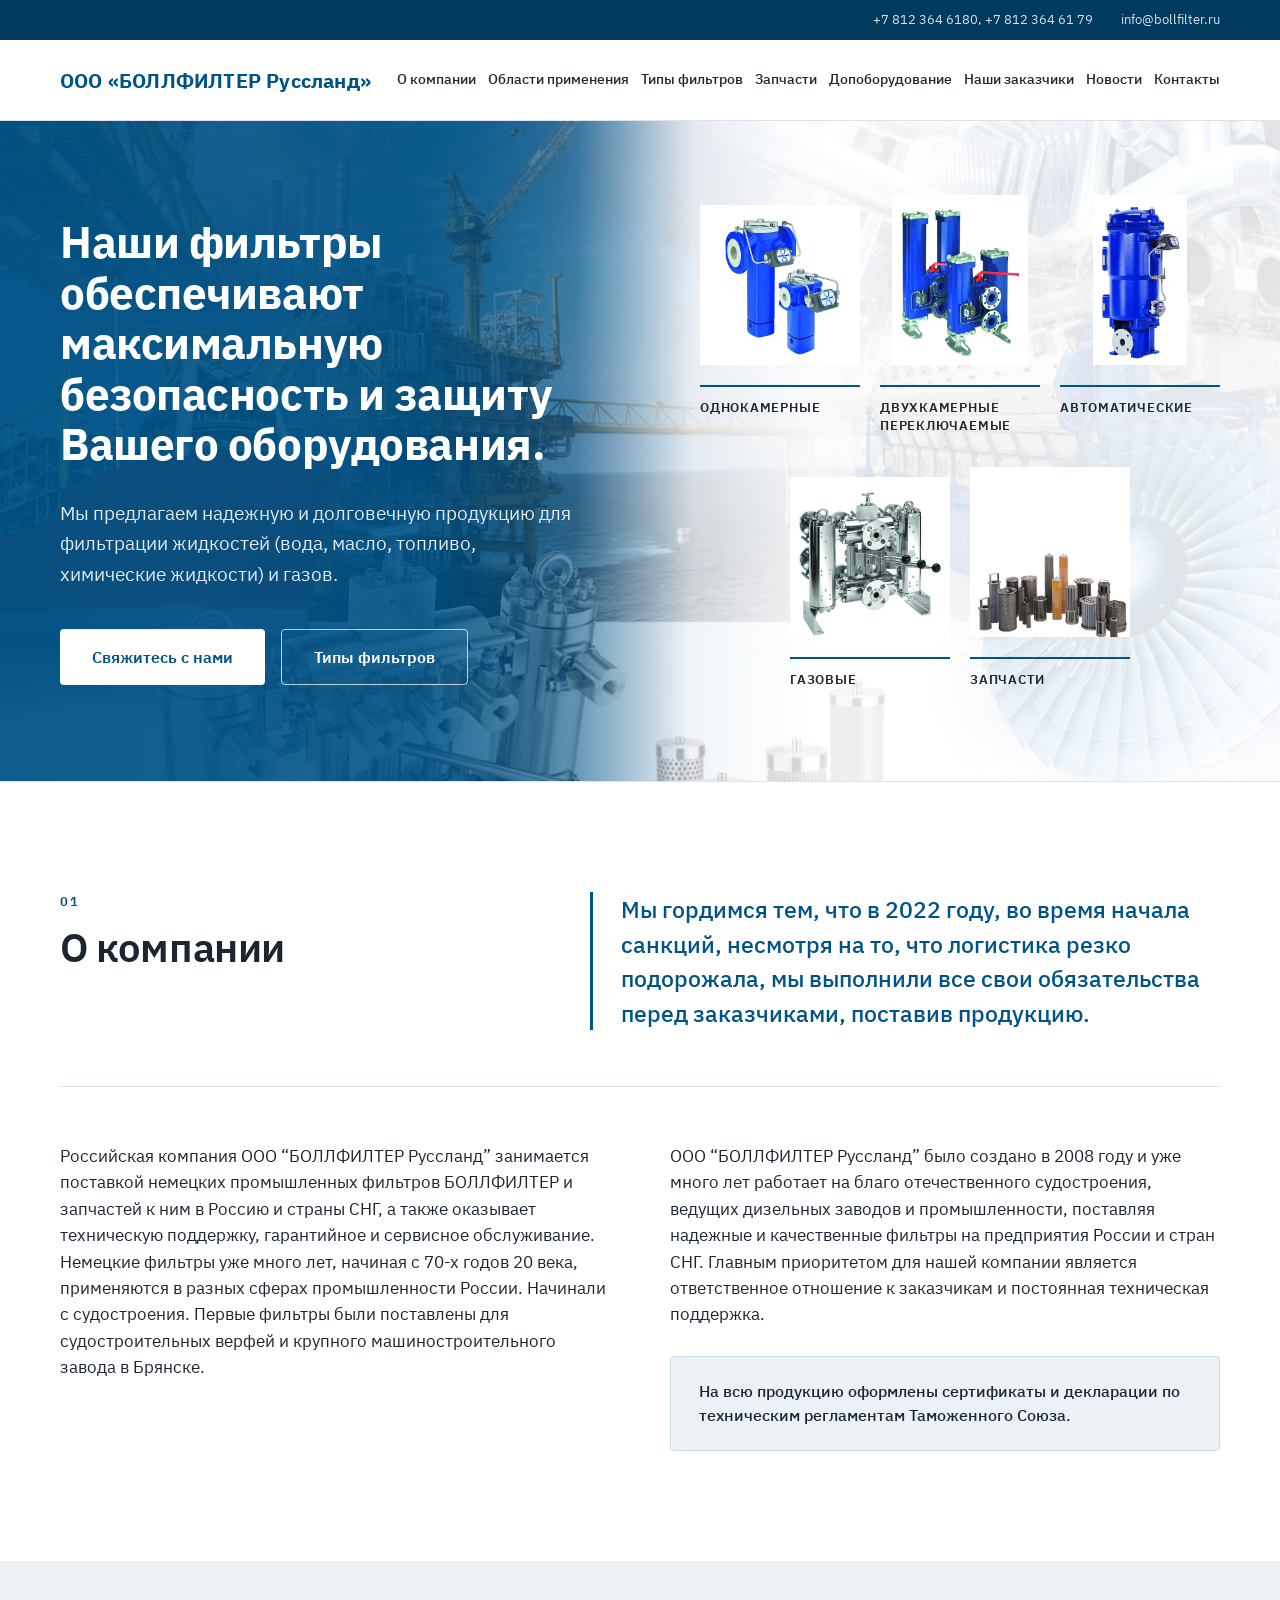
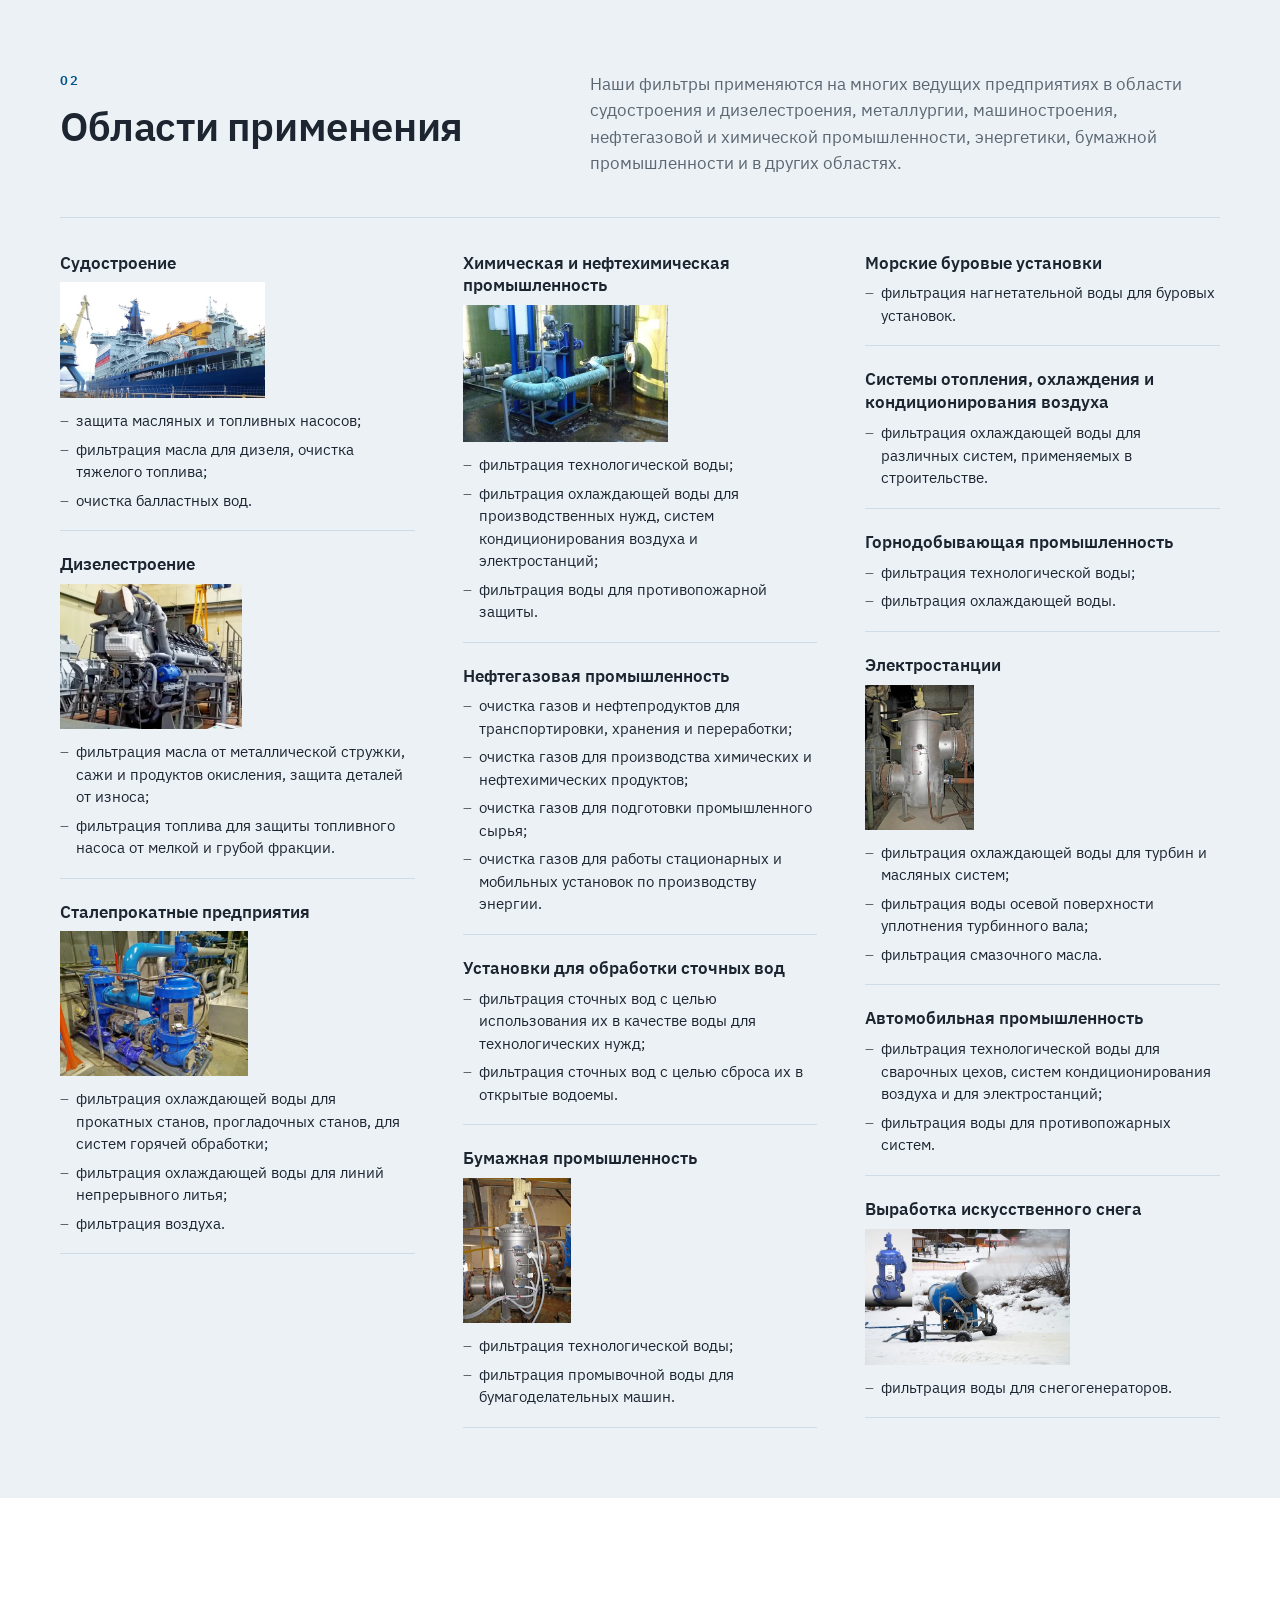
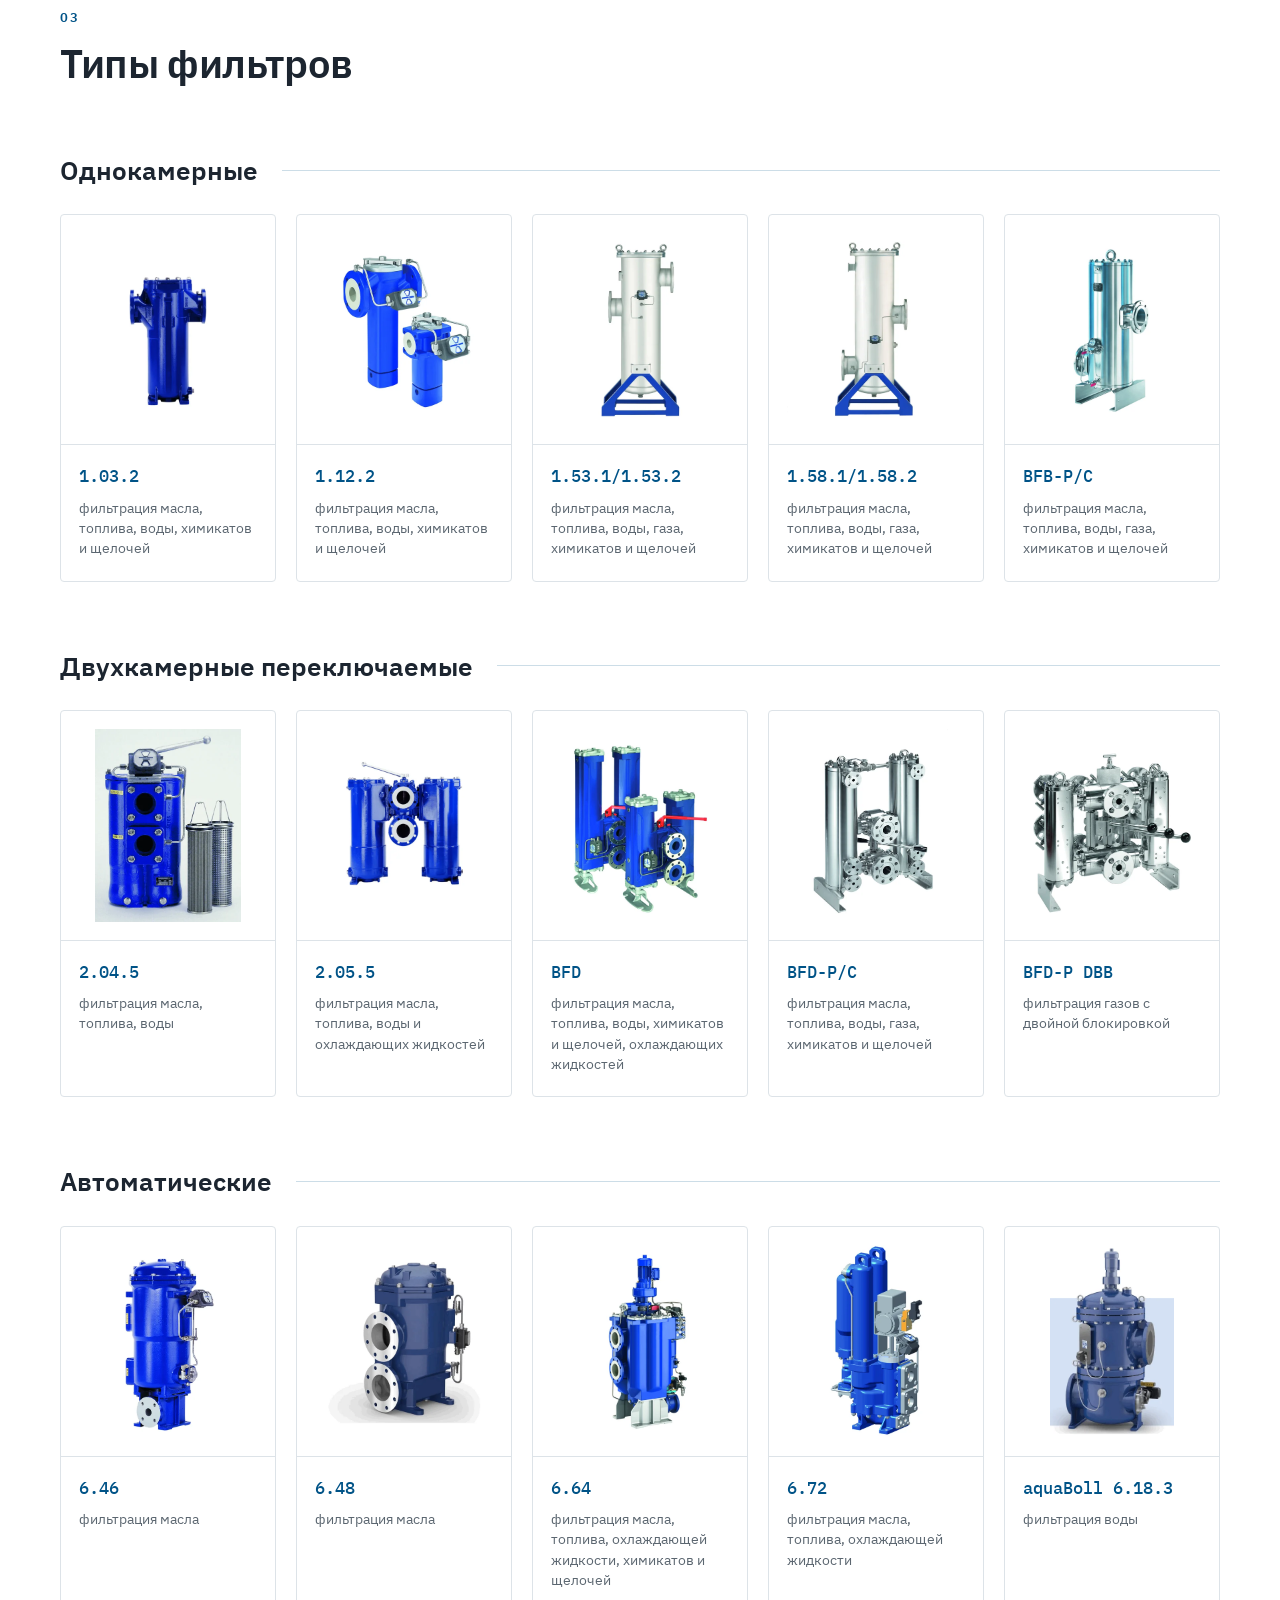
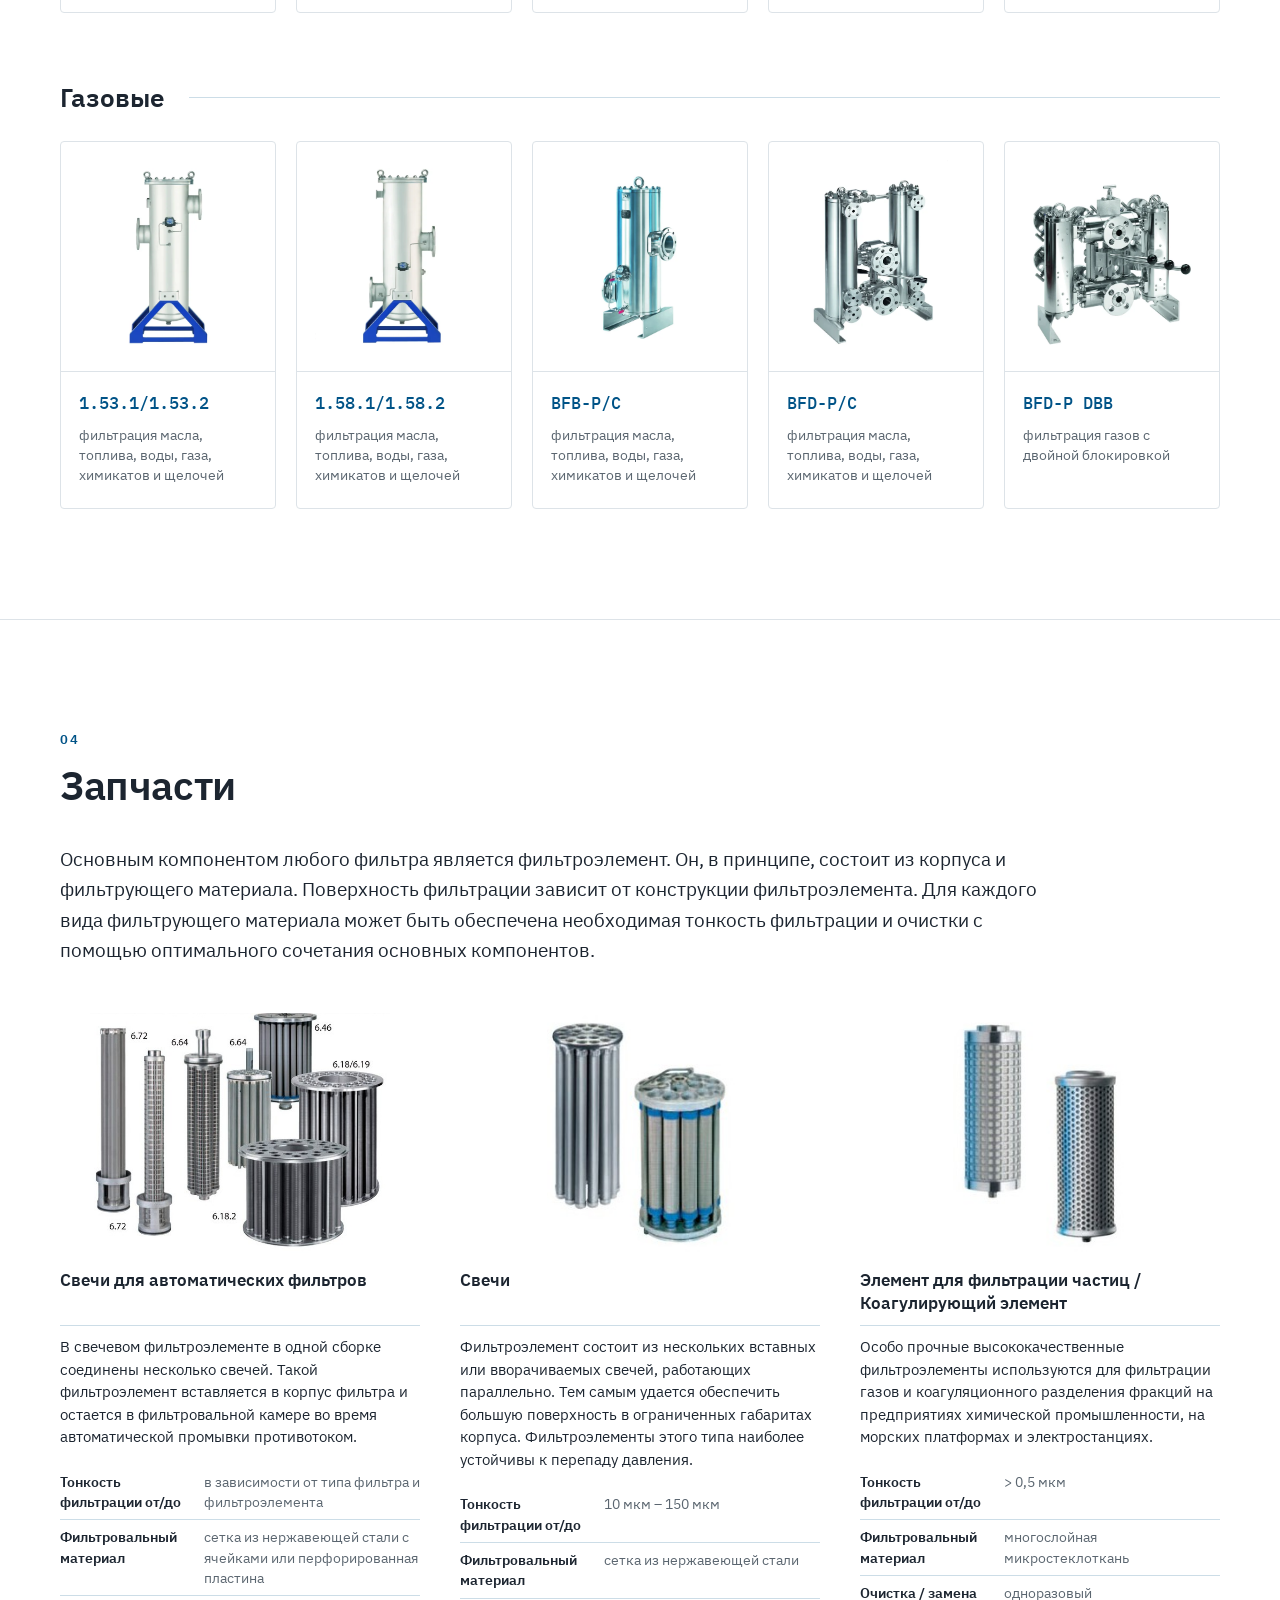
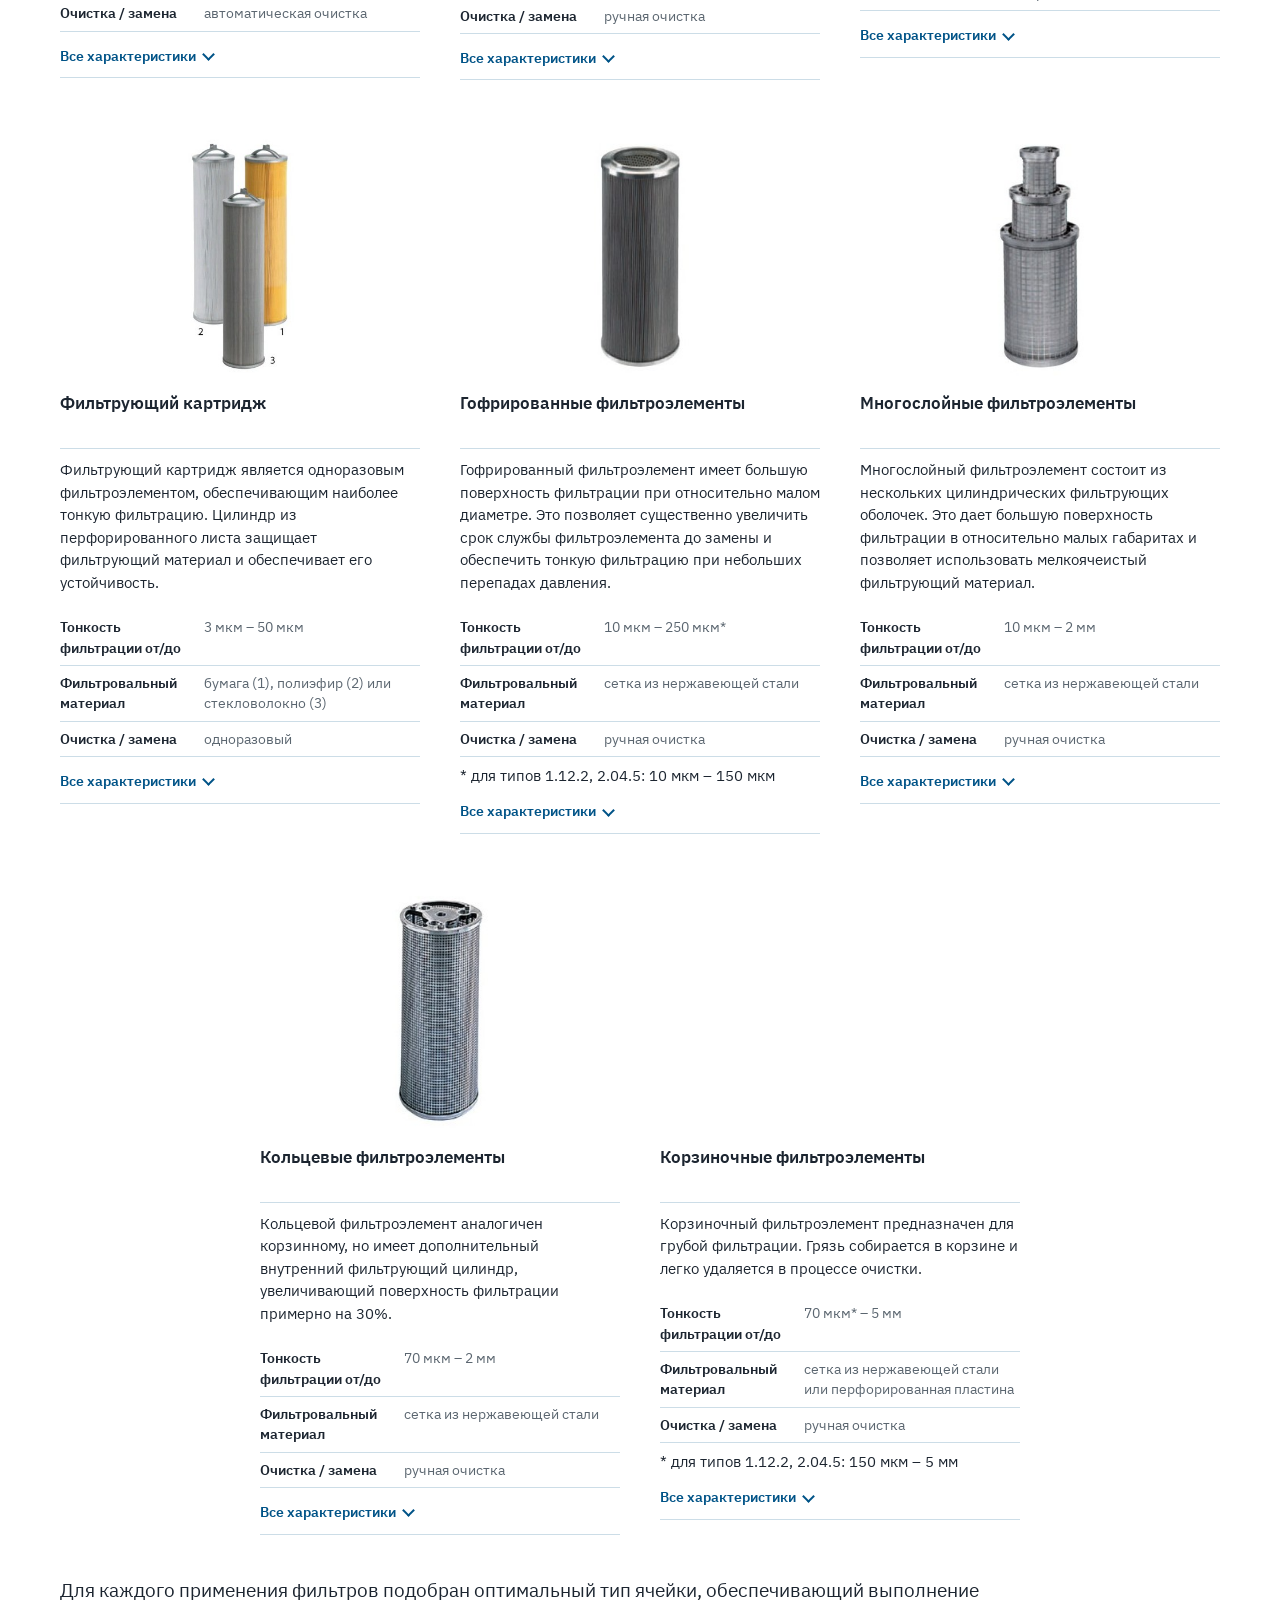
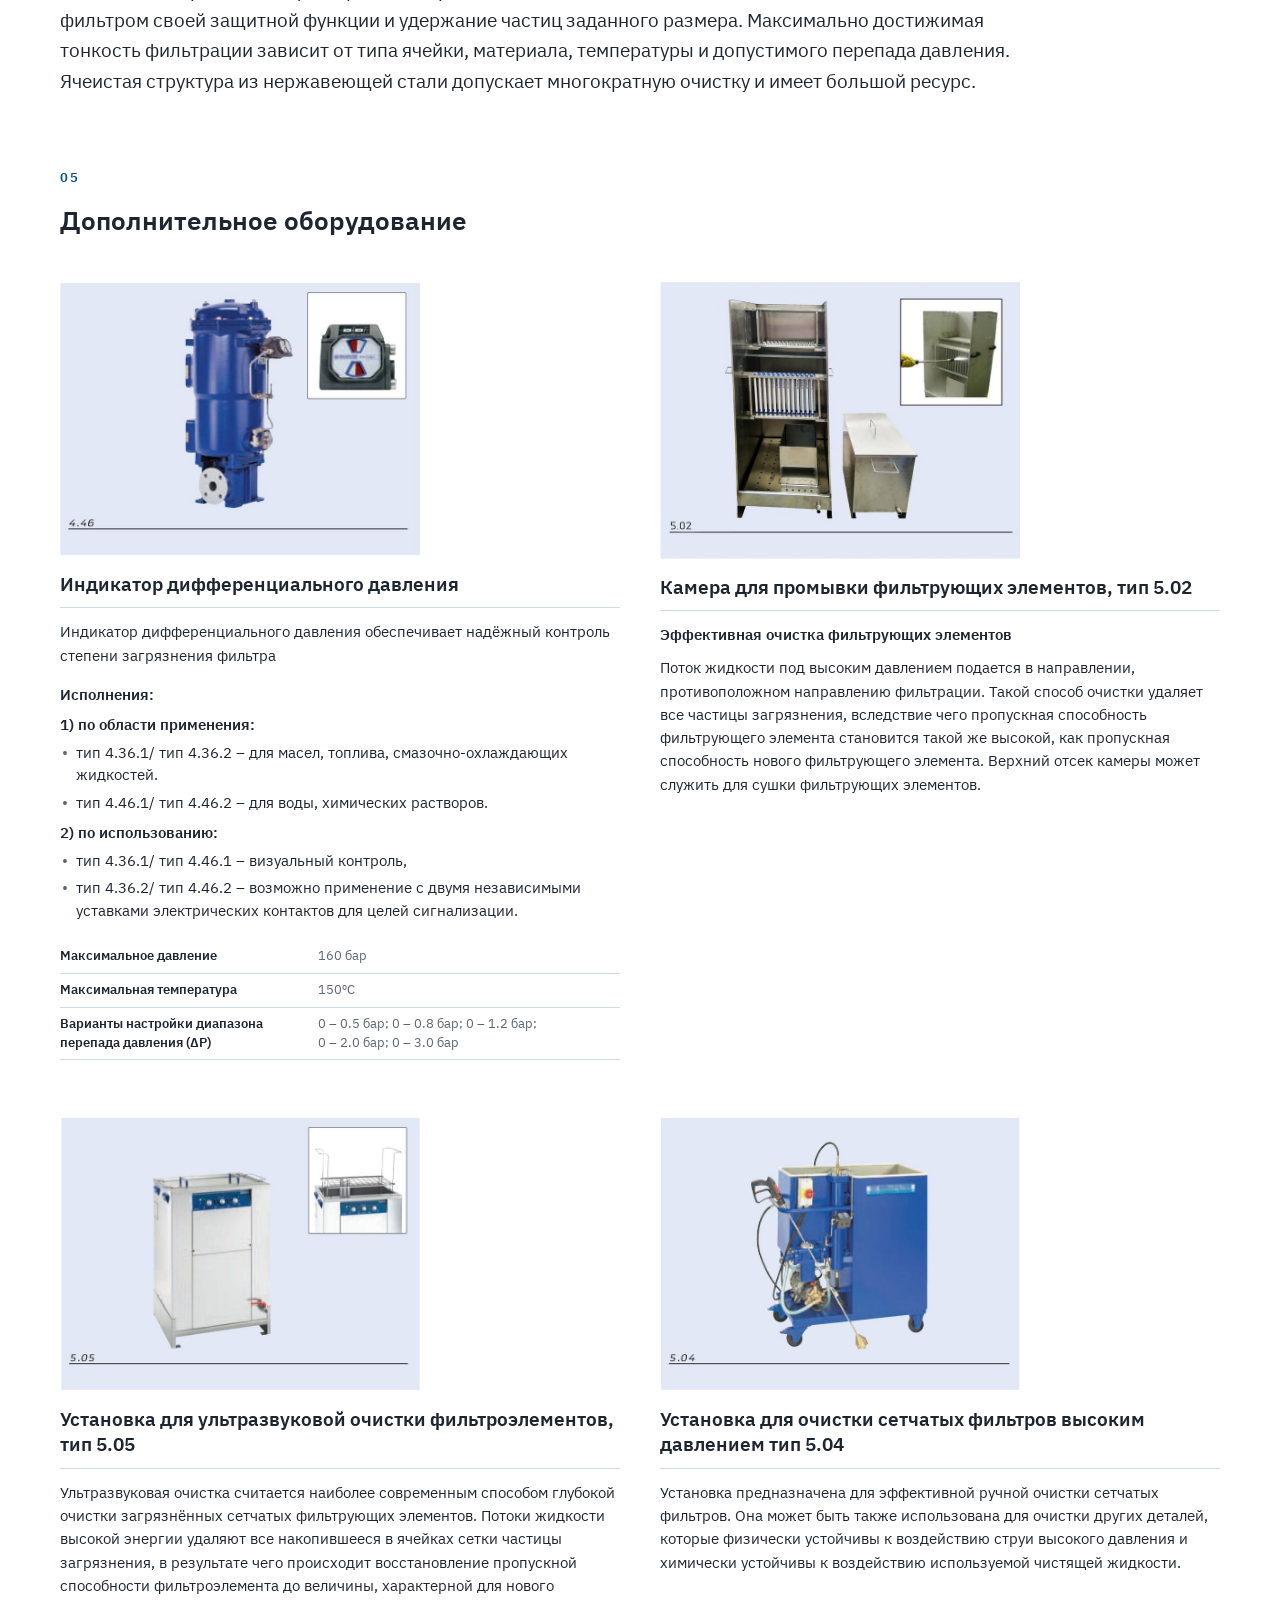
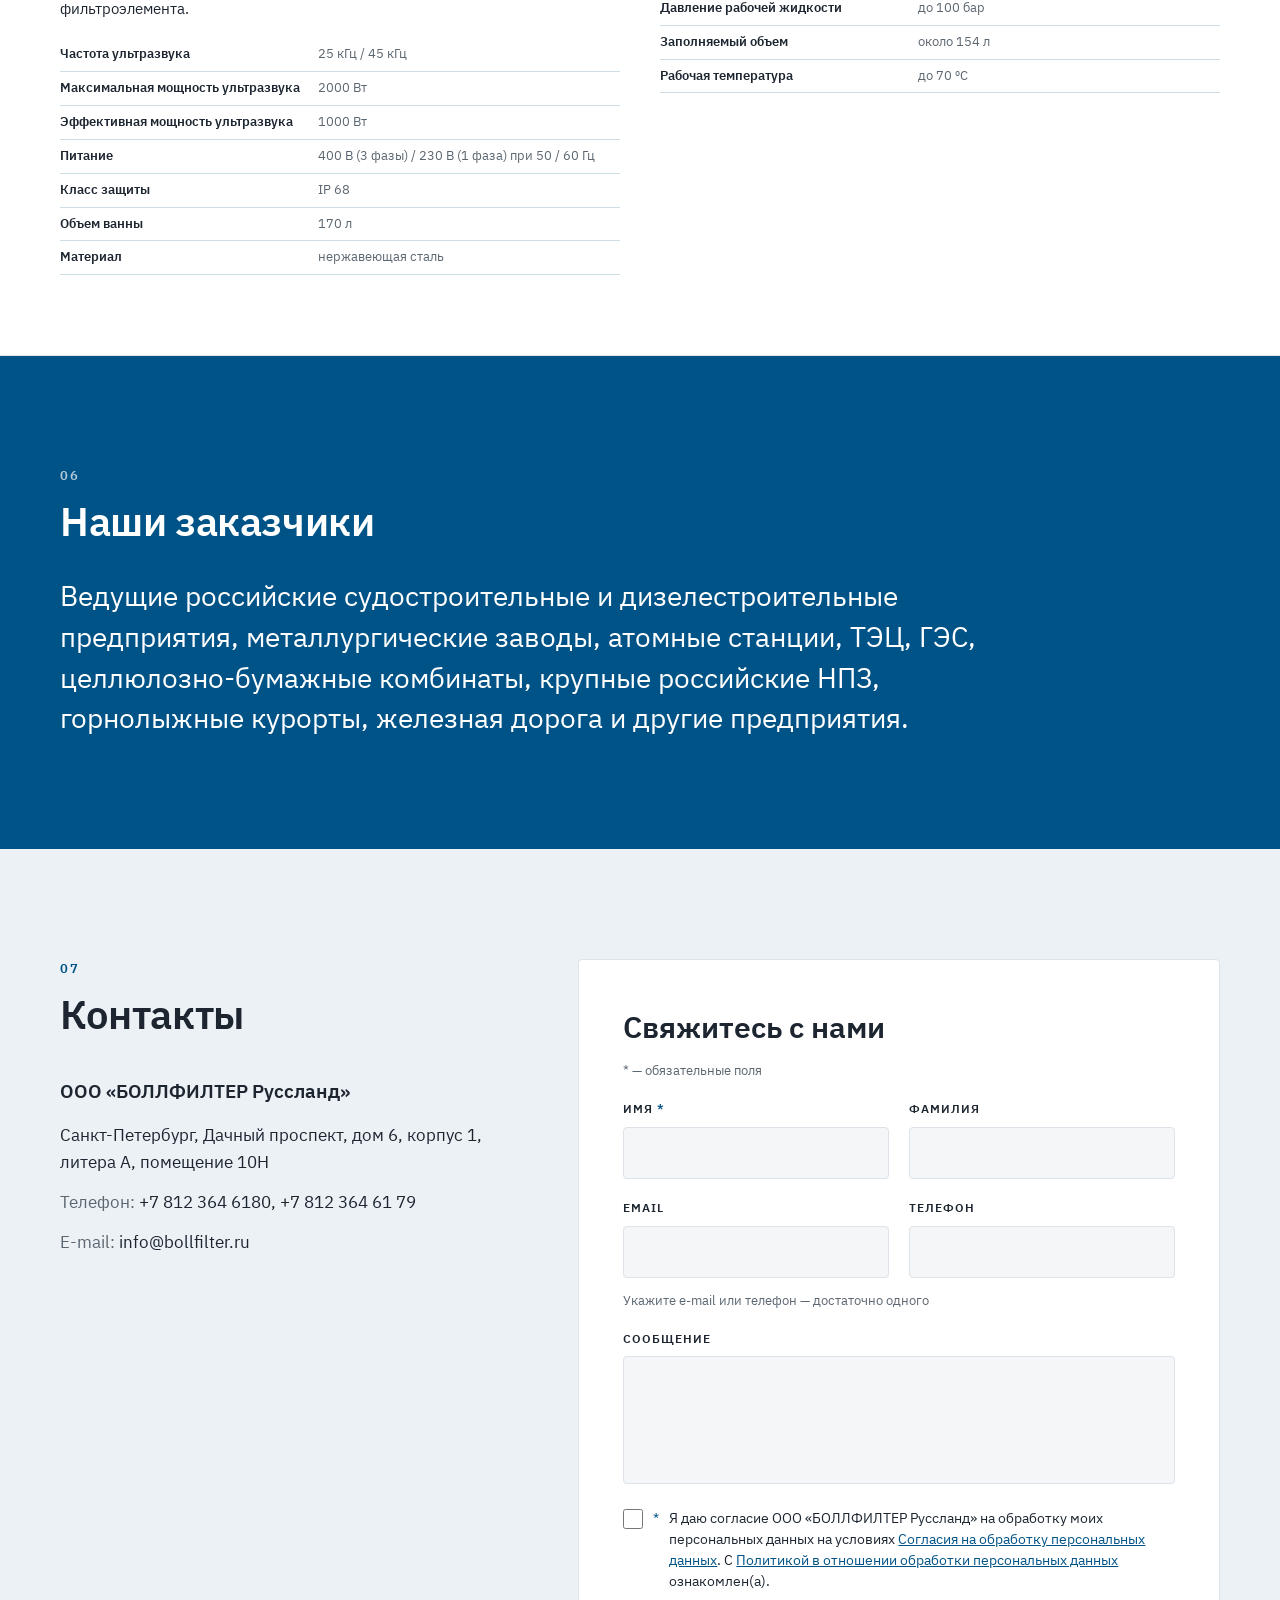
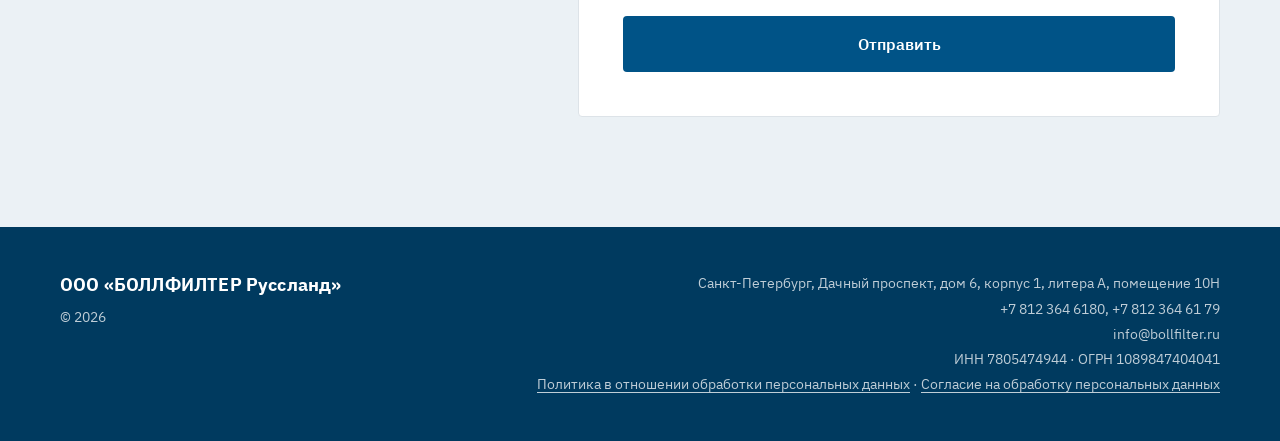
==== commit b299ecd9: "Сквозная нумерация разделов 01-07 Добавлены номера «Запчастям» (04) и «Дополнительному оборудованию»" ====
--- a/index.html
+++ b/index.html
@@ -262,6 +262,7 @@
 <!-- 5. Запчасти: карточки фильтроэлементов (фото → название → текст), подраздел «Дополнительное оборудование» -->
 <section class="parts" id="parts" data-block="Запчасти">
   <div class="wrap">
+    <div class="label" data-m="Номер раздела">04</div>
     <h2 class="h2" data-m="Заголовок">Запчасти</h2>
     <p class="parts-lead" data-m="Вводный текст">Основным компонентом любого фильтра является фильтроэлемент. Он, в принципе, состоит из корпуса и фильтрующего материала. Поверхность фильтрации зависит от конструкции фильтроэлемента. Для каждого вида фильтрующего материала может быть обеспечена необходимая тонкость фильтрации и очистки с помощью оптимального сочетания основных компонентов.</p>
     <div class="el-cards">
@@ -423,6 +424,7 @@
   <div class="wrap">
     <p class="parts-text" data-m="Текст под картинкой">Для каждого применения фильтров подобран оптимальный тип ячейки, обеспечивающий выполнение фильтром своей защитной функции и удержание частиц заданного размера. Максимально достижимая тонкость фильтрации зависит от типа ячейки, материала, температуры и допустимого перепада давления. Ячеистая структура из нержавеющей стали допускает многократную очистку и имеет большой ресурс.</p>
     <div class="sub" id="equipment" data-m="Подраздел">
+      <div class="label" data-m="Номер раздела">05</div>
       <h3 data-m="Подзаголовок">Дополнительное оборудование</h3>
       <div class="equip">
     <div class="equip-item" data-m="Оборудование 4.46">
@@ -494,7 +496,7 @@
 <!-- 6. Наши заказчики -->
 <section class="clients" id="clients" data-block="Наши заказчики">
   <div class="wrap">
-    <div class="label" data-m="Номер раздела">04</div>
+    <div class="label" data-m="Номер раздела">06</div>
     <h2 class="h2" data-m="Заголовок">Наши заказчики</h2>
     <p data-m="Текст">Ведущие российские судостроительные и дизелестроительные предприятия, металлургические заводы, атомные станции, ТЭЦ, ГЭС, целлюлозно-бумажные комбинаты, крупные российские НПЗ, горнолыжные курорты, железная дорога и другие предприятия.</p>
   </div>
@@ -505,7 +507,7 @@
   <div class="wrap">
     <div class="grid">
       <div>
-        <div class="label" data-m="Номер раздела">05</div>
+        <div class="label" data-m="Номер раздела">07</div>
         <h2 class="h2" data-m="Заголовок">Контакты</h2>
         <div class="contact-list" data-m="Контакты">
           <p class="company">ООО «БОЛЛФИЛТЕР Руссланд»</p>
--- a/css/style.css
+++ b/css/style.css
@@ -378,3 +378,18 @@
   .field.consent input { flex: 0 0 auto; width: 20px; height: 20px; margin: 1px 0 0; accent-color: var(--ral5005); cursor: pointer; }
   .field.consent a { color: var(--ral5005); }
   .field.consent.has-error input { outline: 2px solid #B42318; outline-offset: 1px; }
+
+  /* Мобильная навигация. Обе группы правил живут ниже 1200 px — там же, где гамбургер,
+     поэтому компьютерной версии они не касаются.
+     1) Шапка остаётся на экране: иначе после перехода по меню к нему не вернуться без долгой прокрутки.
+     2) Запас прокрутки у якорей выровнен по итогу, а не по запасу: у разделов есть свой отступ сверху,
+        у «Допоборудования» и категорий фильтров его нет — отсюда разные числа. */
+  @media (max-width: 1199px) {
+    .header { position: sticky; top: 0; z-index: 30; }
+    section { scroll-margin-top: 0; }
+    .category, #equipment { scroll-margin-top: 110px; }
+  }
+  @media (max-width: 640px) {
+    section { scroll-margin-top: 12px; }
+    .category, #equipment { scroll-margin-top: 76px; }
+  }
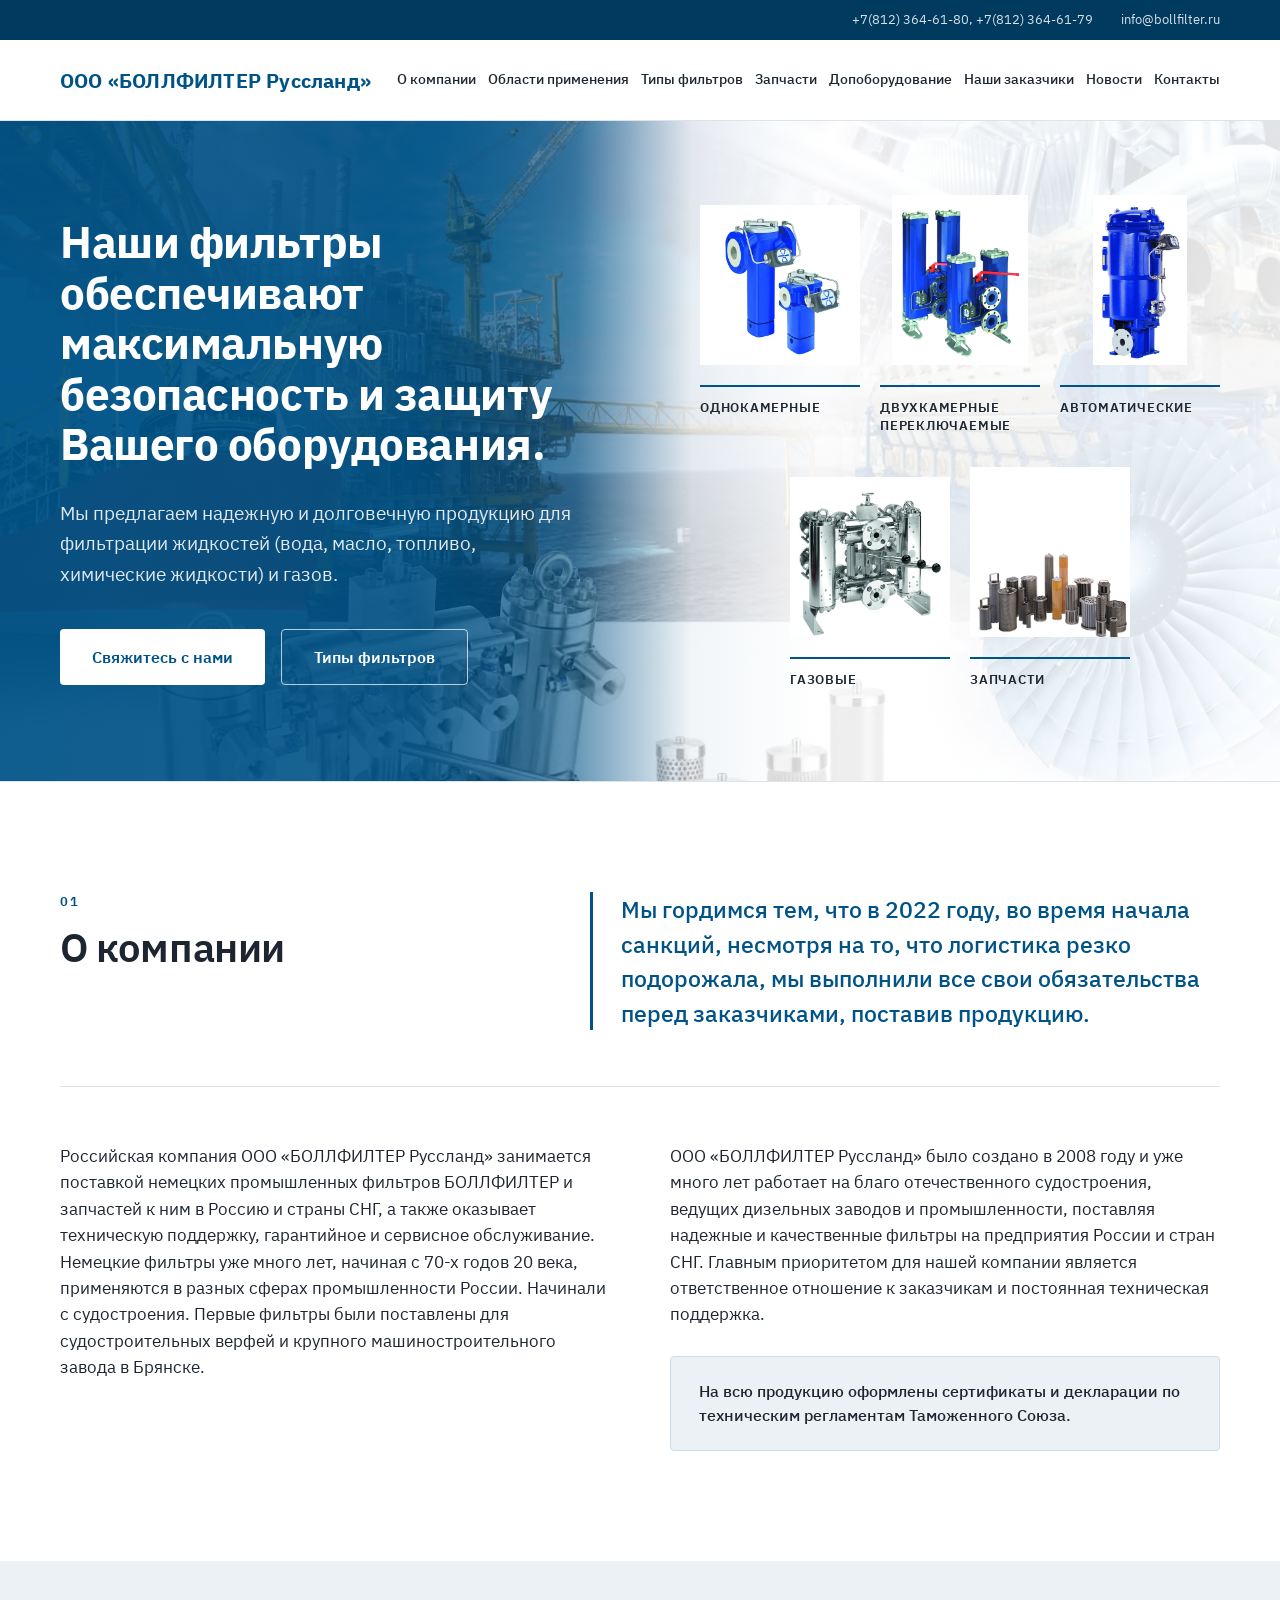
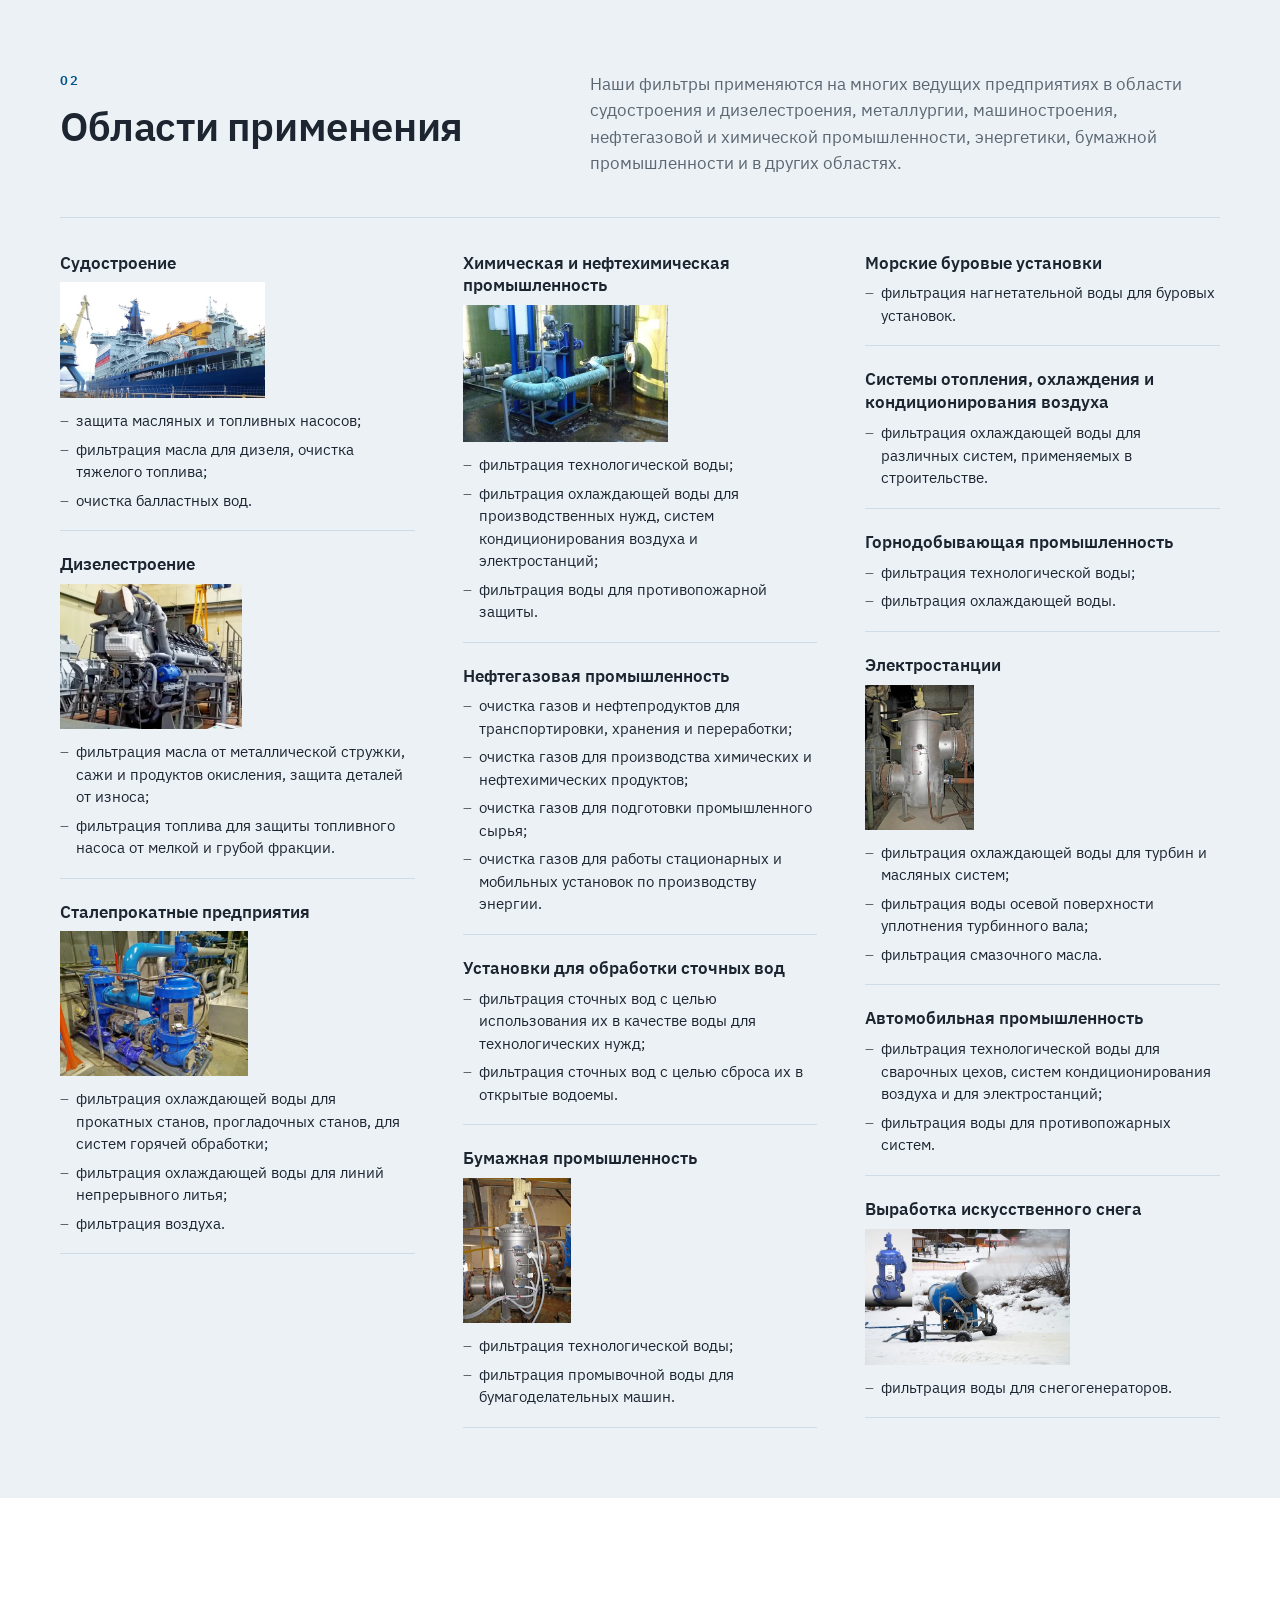
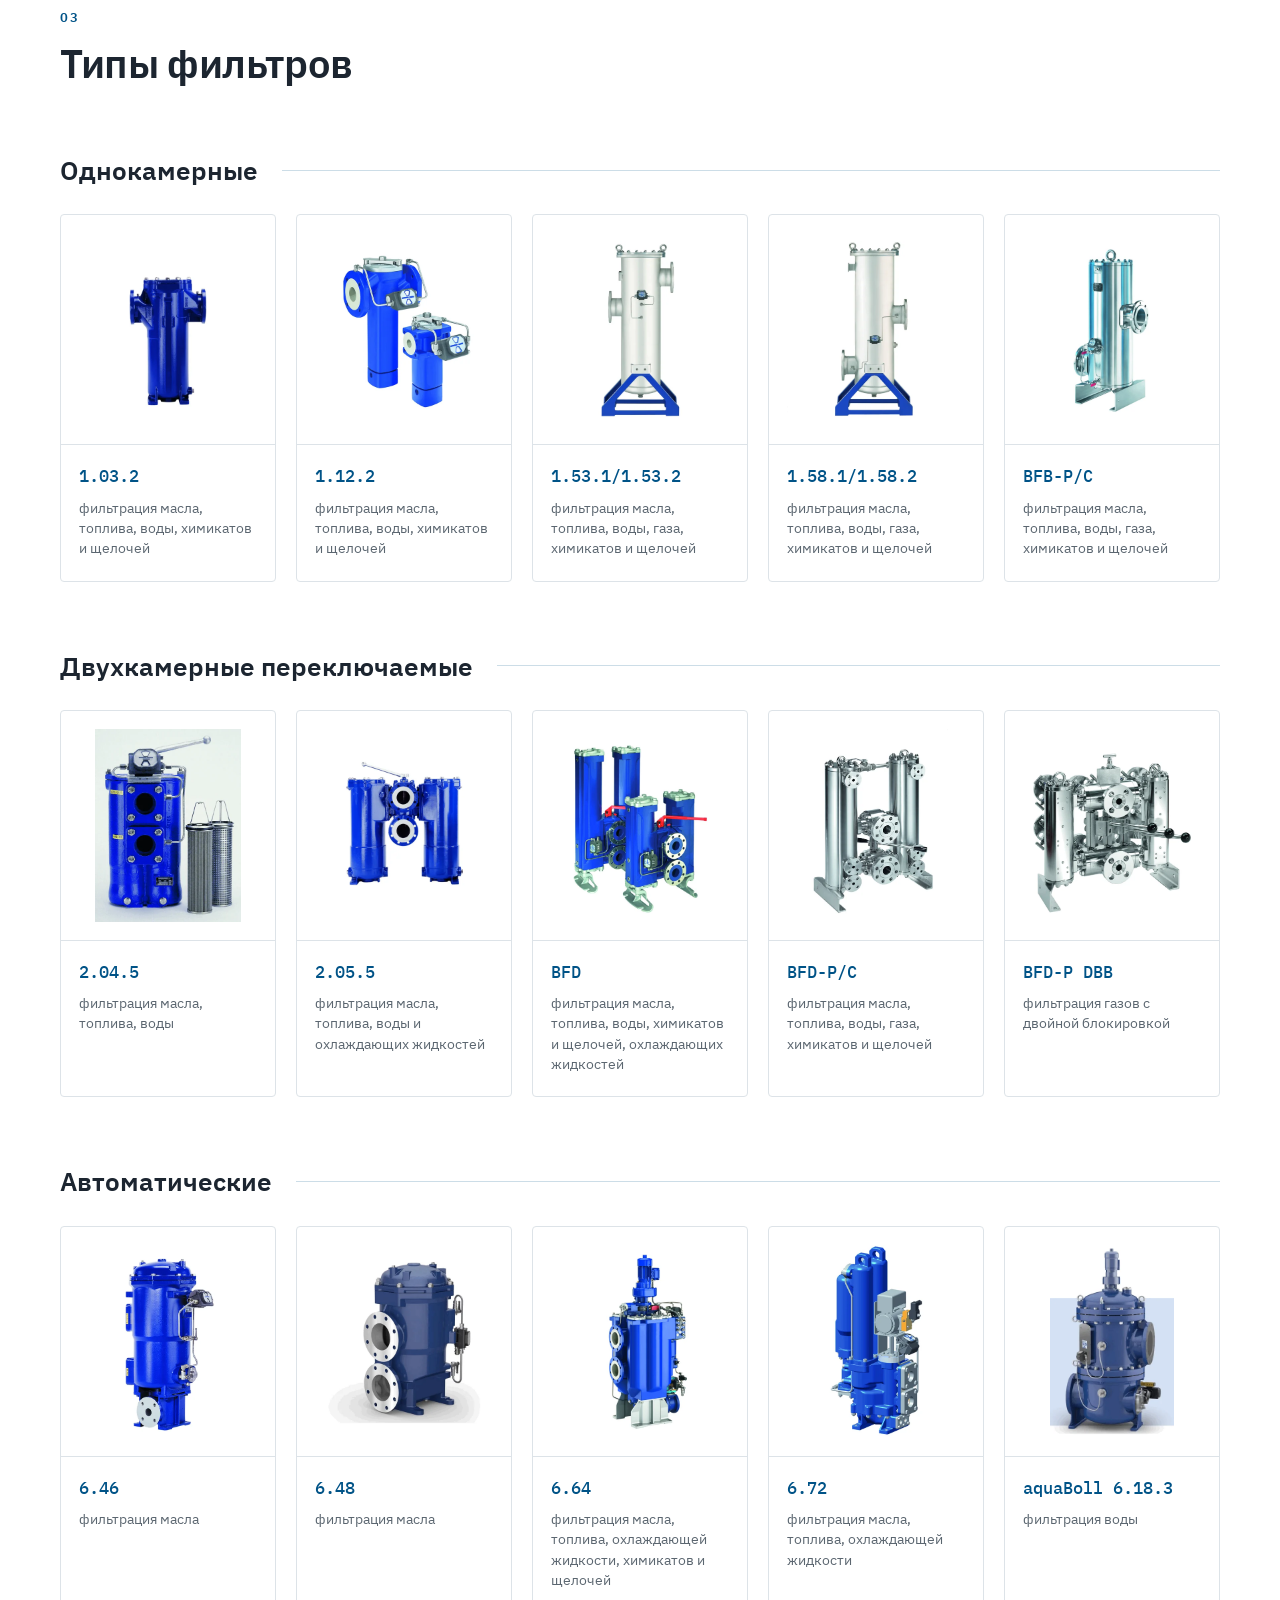
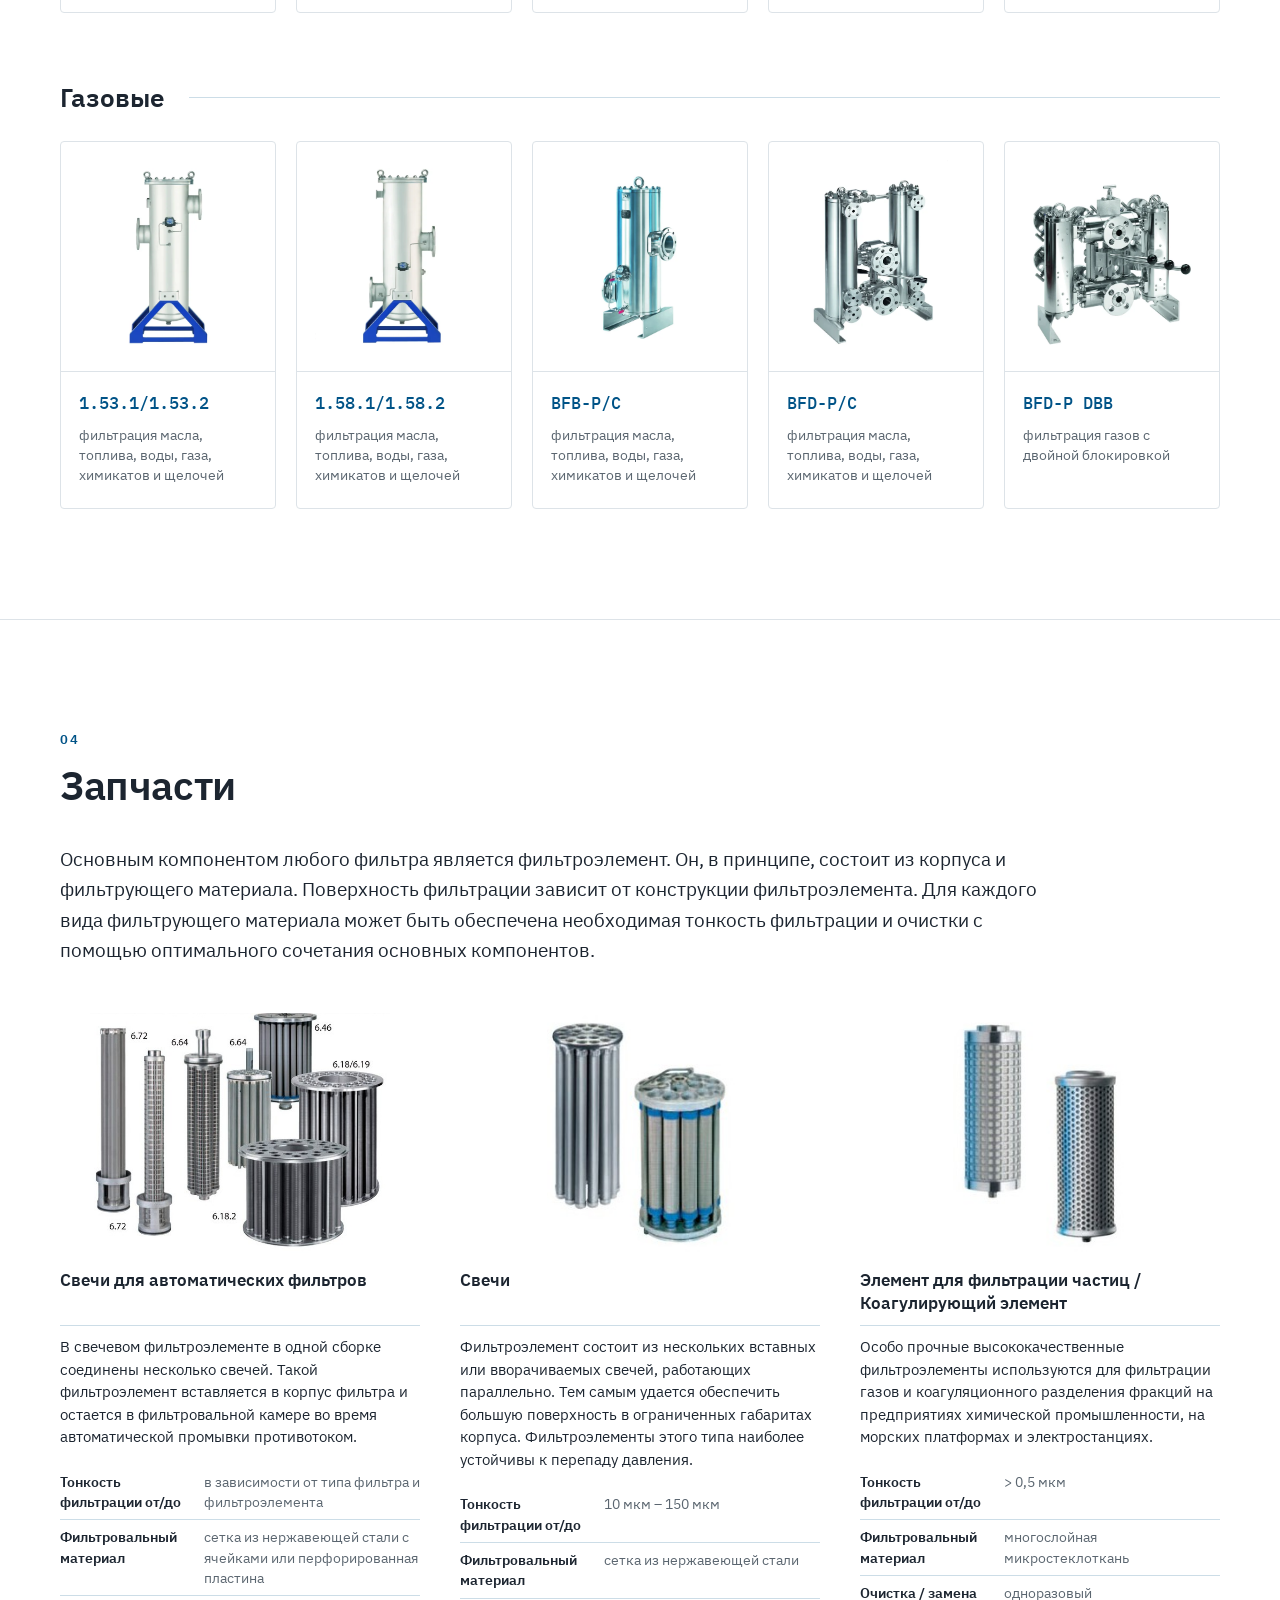
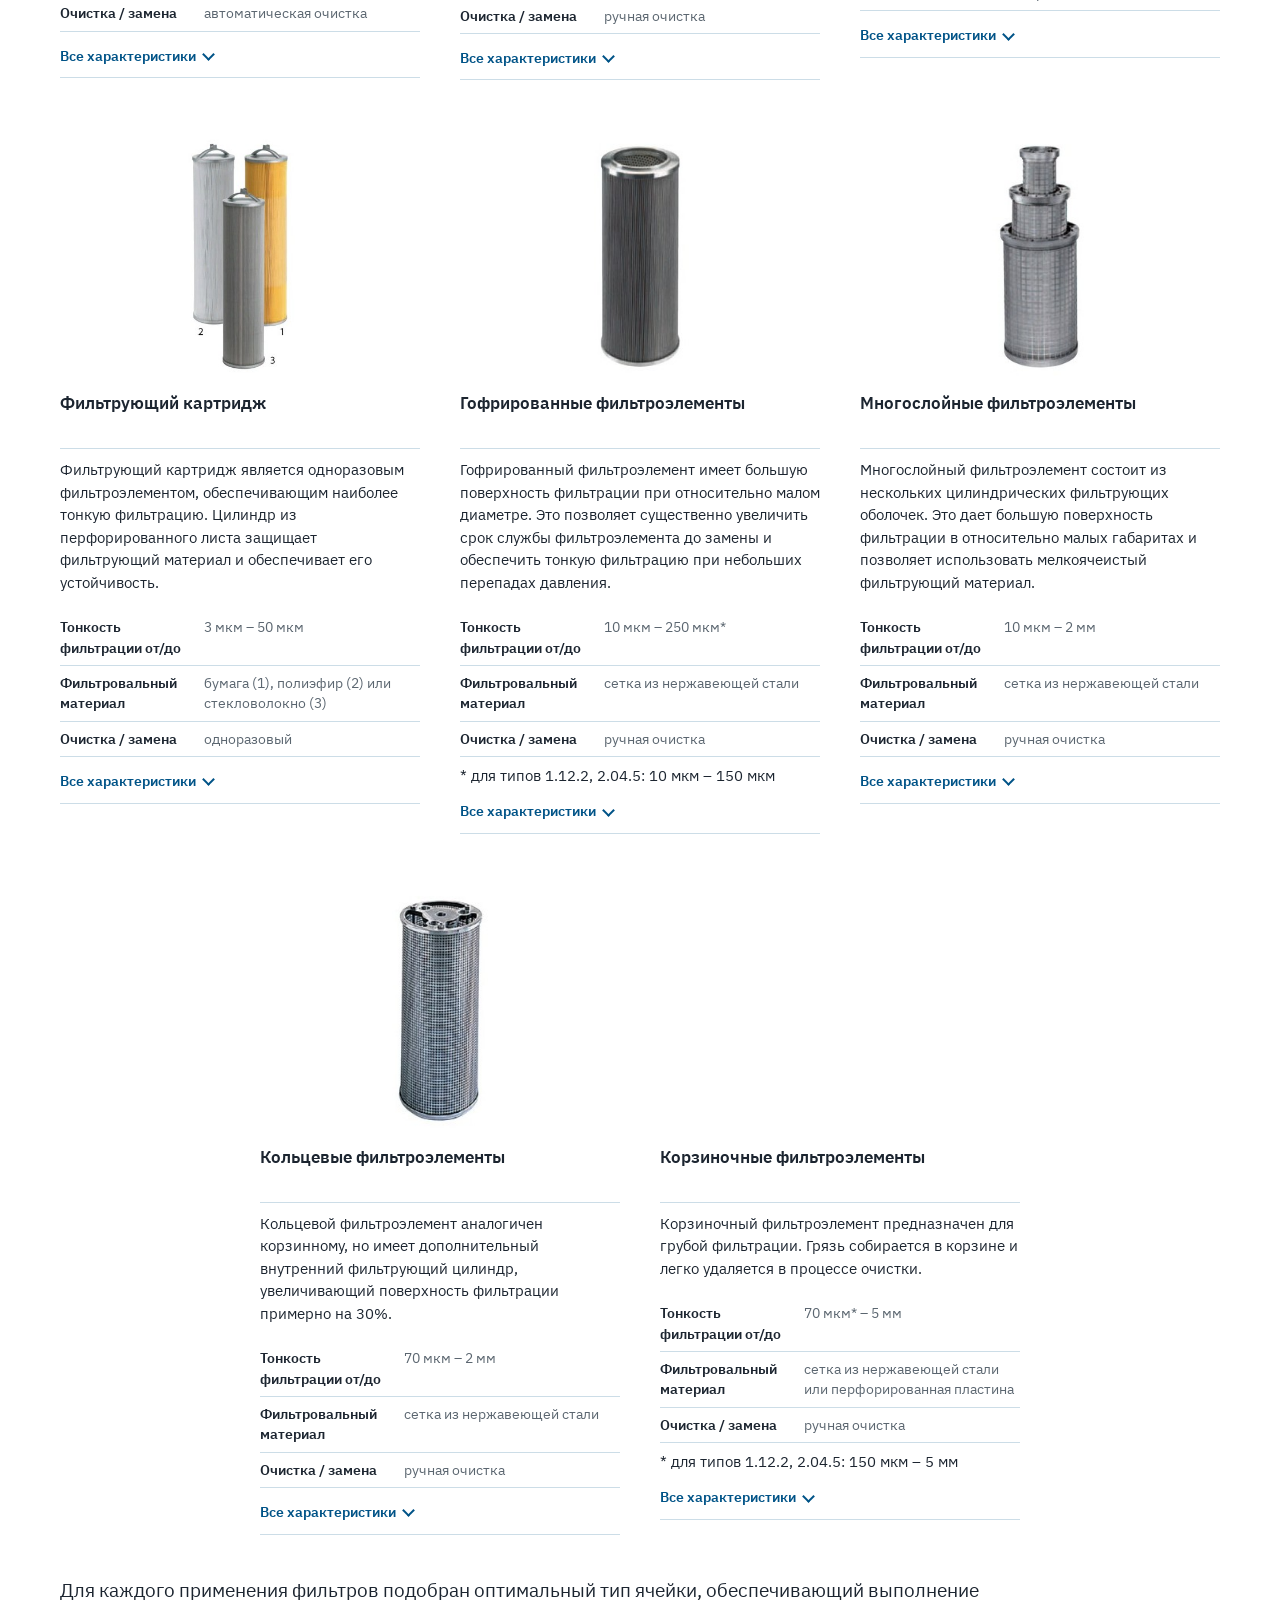
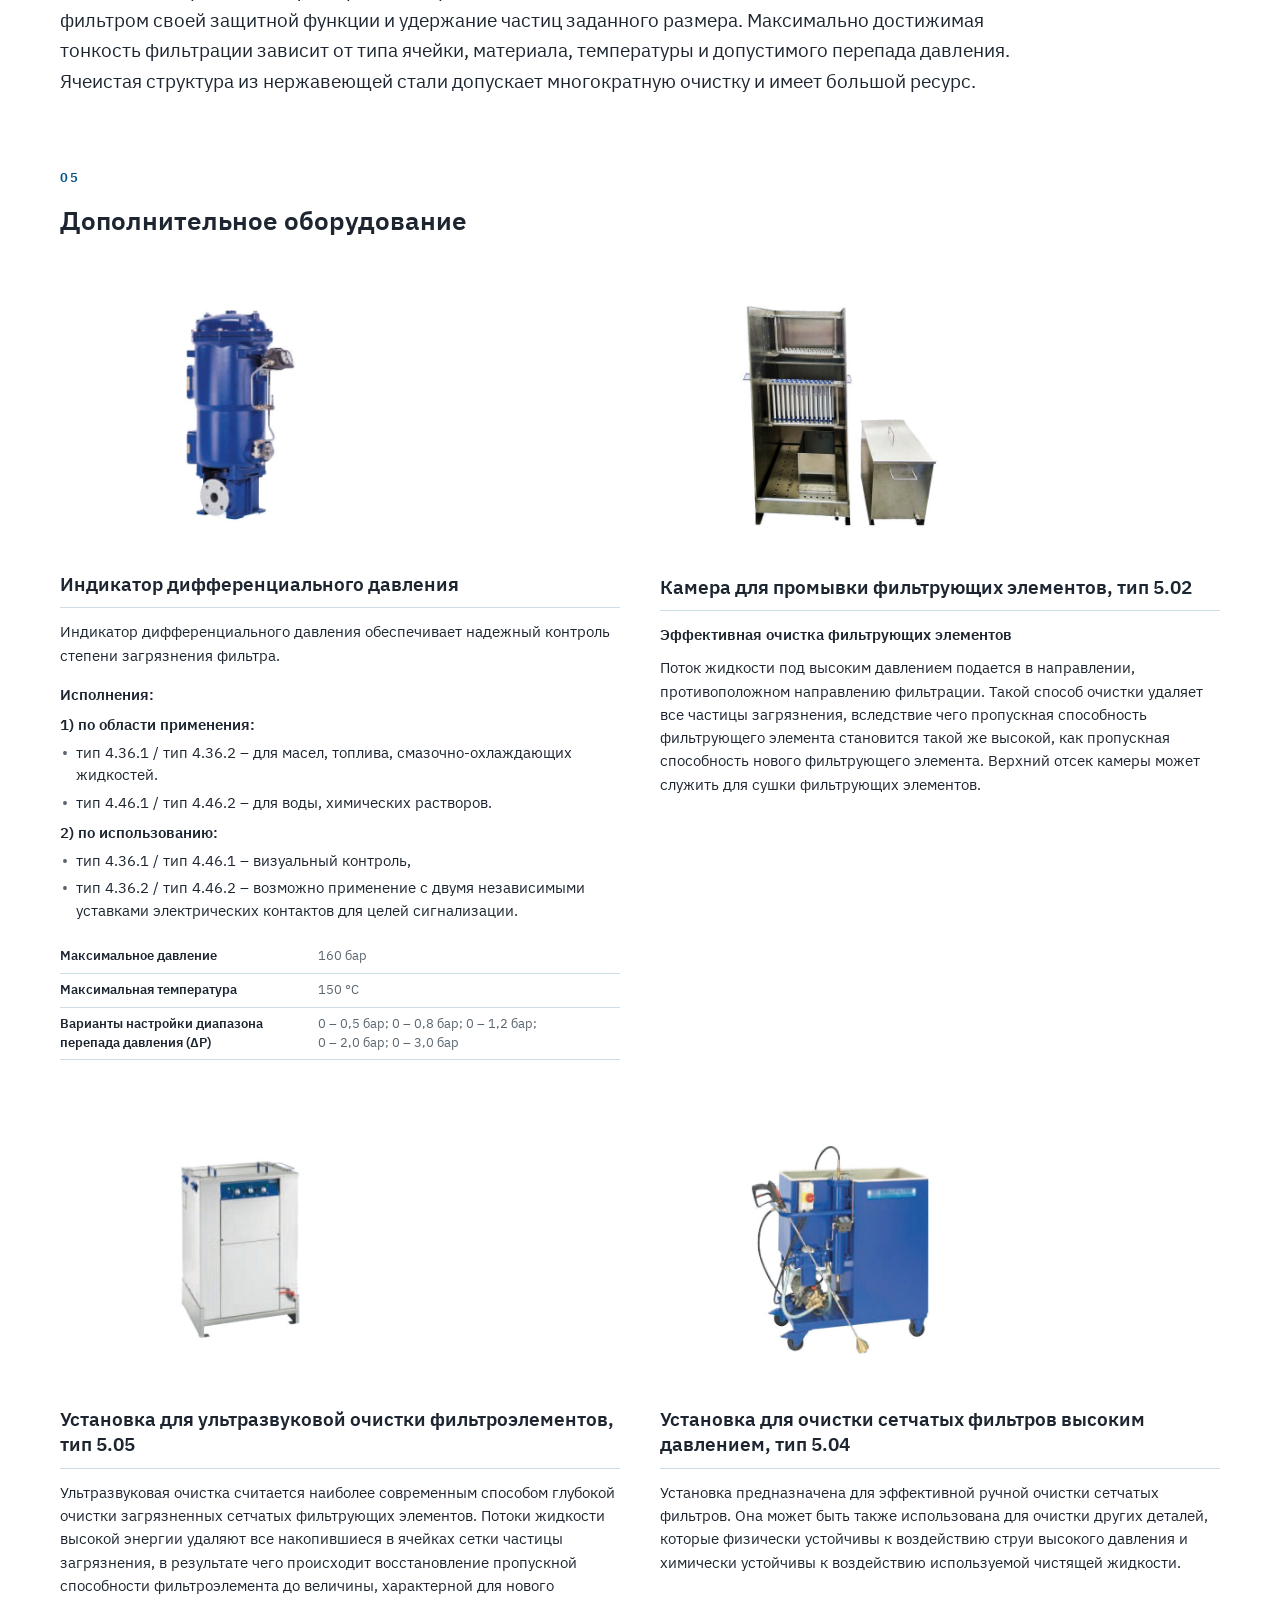
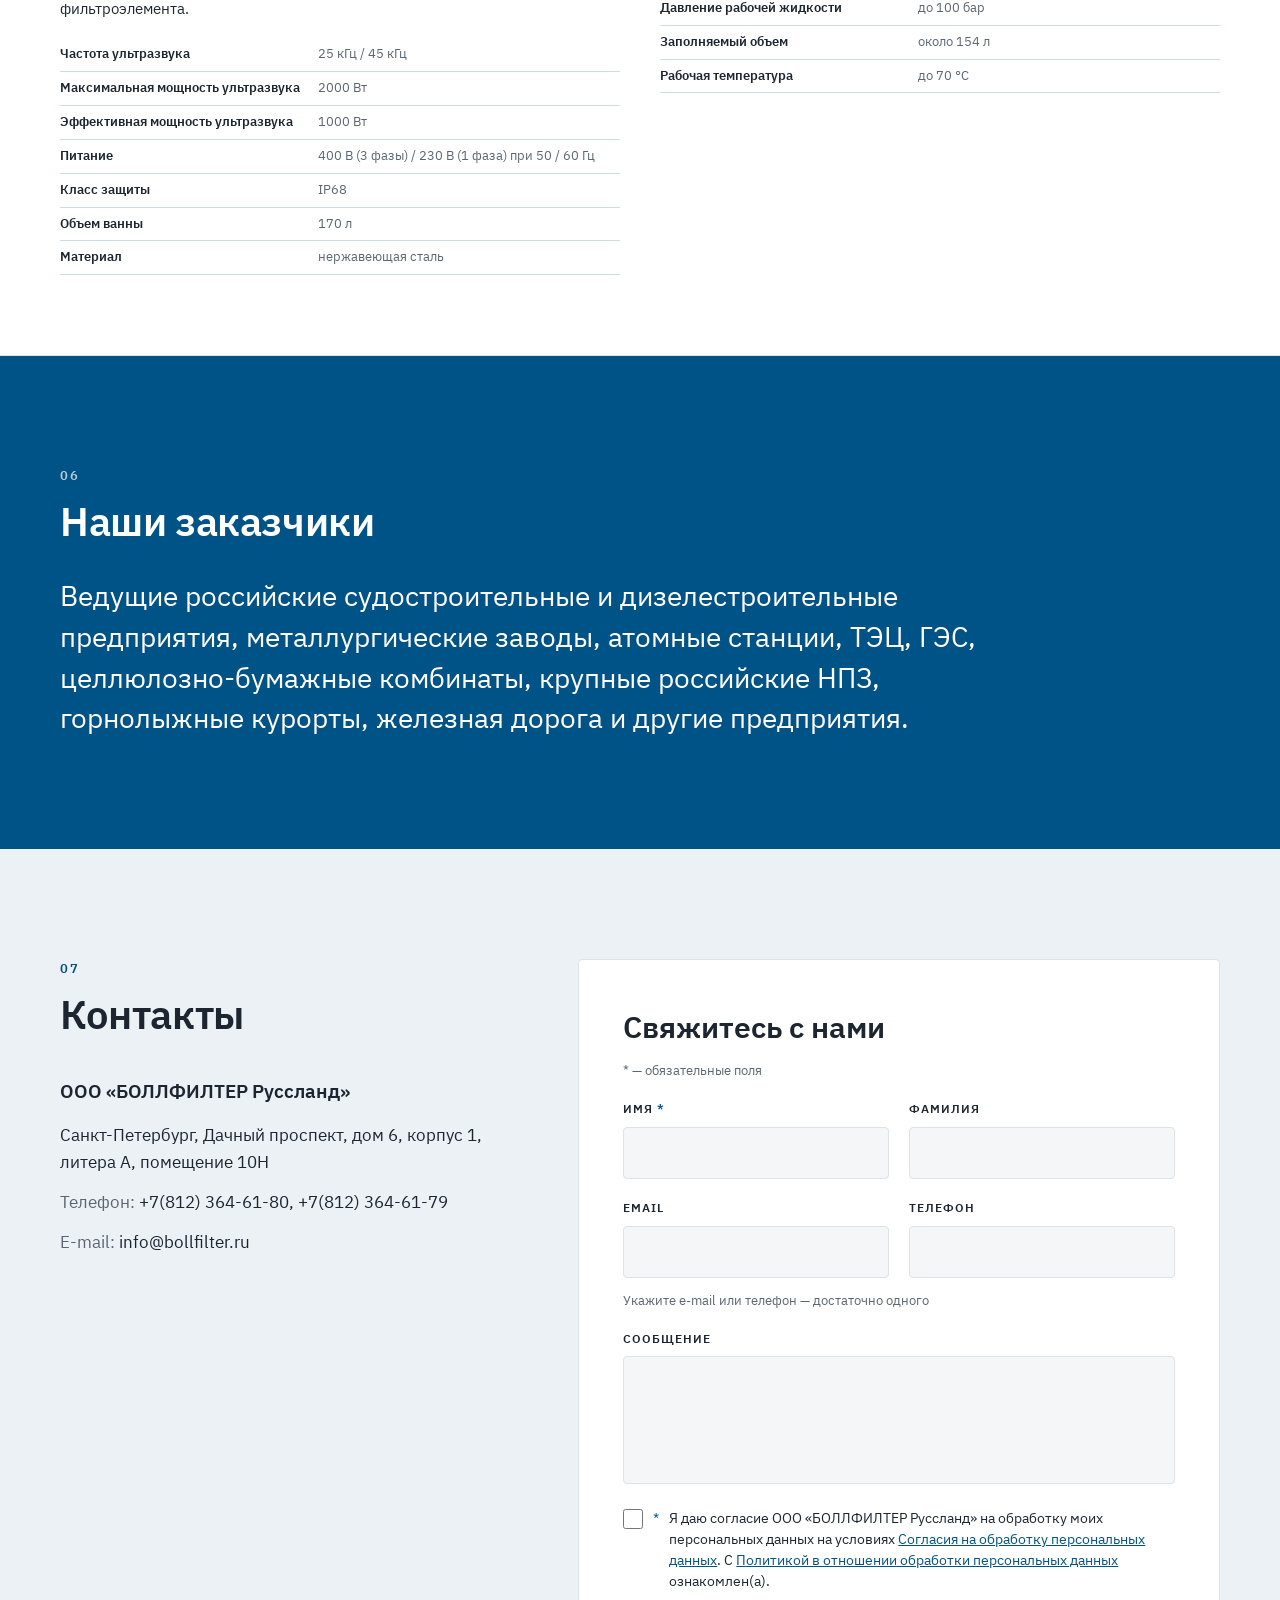
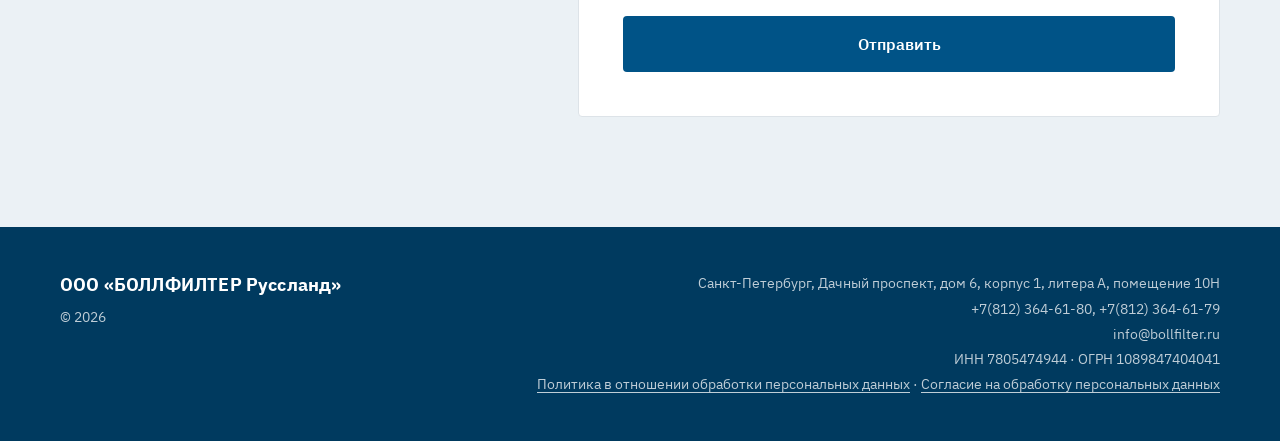
==== commit a99d9b88: "Вычитка текстов и телефоны в «Контактах» на телефоне Правки без изменения смысла: запятая в заголовк" ====
--- a/index.html
+++ b/index.html
@@ -13,7 +13,7 @@
 <div class="topbar" data-block="Верхняя строка">
   <div class="wrap">
     <span class="right">
-      <span data-m="Телефоны"><a class="nw" href="tel:+78123646180">+7 812 364 6180</a>, <a class="nw" href="tel:+78123646179">+7 812 364 61 79</a></span>
+      <span data-m="Телефоны"><a class="nw" href="tel:+78123646180">+7(812) 364-61-80</a>, <a class="nw" href="tel:+78123646179">+7(812) 364-61-79</a></span>
       <a data-m="E-mail" href="mailto:info@bollfilter.ru">info@bollfilter.ru</a>
     </span>
   </div>
@@ -82,9 +82,9 @@
       <p class="lead" data-m="Выделенный абзац">Мы гордимся тем, что в 2022 году, во время начала санкций, несмотря на то, что логистика резко подорожала, мы выполнили все свои обязательства перед заказчиками, поставив продукцию.</p>
     </div>
     <div class="about-cols">
-      <p data-m="Текст, левая колонка">Российская компания ООО “БОЛЛФИЛТЕР Руссланд” занимается поставкой немецких промышленных фильтров БОЛЛФИЛТЕР и запчастей к ним в Россию и страны СНГ, а также оказывает техническую поддержку, гарантийное и сервисное обслуживание. Немецкие фильтры уже много лет, начиная с 70-х годов 20 века, применяются в разных сферах промышленности России. Начинали с судостроения. Первые фильтры были поставлены для судостроительных верфей и крупного машиностроительного завода в Брянске.</p>
+      <p data-m="Текст, левая колонка">Российская компания ООО «БОЛЛФИЛТЕР Руссланд» занимается поставкой немецких промышленных фильтров БОЛЛФИЛТЕР и запчастей к ним в Россию и страны СНГ, а также оказывает техническую поддержку, гарантийное и сервисное обслуживание. Немецкие фильтры уже много лет, начиная с 70-х годов 20 века, применяются в разных сферах промышленности России. Начинали с судостроения. Первые фильтры были поставлены для судостроительных верфей и крупного машиностроительного завода в Брянске.</p>
       <div data-m="Правая колонка">
-        <p>ООО “БОЛЛФИЛТЕР Руссланд” было создано в 2008 году и уже много лет работает на благо отечественного судостроения, ведущих дизельных заводов и промышленности, поставляя надежные и качественные фильтры на предприятия России и стран СНГ. Главным приоритетом для нашей компании является ответственное отношение к заказчикам и постоянная техническая поддержка.</p>
+        <p>ООО «БОЛЛФИЛТЕР Руссланд» было создано в 2008 году и уже много лет работает на благо отечественного судостроения, ведущих дизельных заводов и промышленности, поставляя надежные и качественные фильтры на предприятия России и стран СНГ. Главным приоритетом для нашей компании является ответственное отношение к заказчикам и постоянная техническая поддержка.</p>
         <div class="note" data-m="Плашка">На всю продукцию оформлены сертификаты и декларации по техническим регламентам Таможенного Союза.</div>
       </div>
     </div>
@@ -430,27 +430,27 @@
     <div class="equip-item" data-m="Оборудование 4.46">
       <img class="equip-photo" src="img/equip-4-46.jpg" alt="Индикатор дифференциального давления, тип 4.46" data-m="Фото 4.46" loading="lazy">
       <h4>Индикатор дифференциального давления</h4>
-      <p>Индикатор дифференциального давления обеспечивает надёжный контроль степени загрязнения фильтра</p>
+      <p>Индикатор дифференциального давления обеспечивает надежный контроль степени загрязнения фильтра.</p>
       <h5>Исполнения:</h5>
       <ol class="equip-list">
         <li>1) по области применения:
           <ul>
-            <li>тип 4.36.1/ тип 4.36.2 – для масел, топлива, смазочно-охлаждающих жидкостей.</li>
-            <li>тип 4.46.1/ тип 4.46.2 – для воды, химических растворов.</li>
+            <li>тип 4.36.1 / тип 4.36.2 – для масел, топлива, смазочно-охлаждающих жидкостей.</li>
+            <li>тип 4.46.1 / тип 4.46.2 – для воды, химических растворов.</li>
           </ul>
         </li>
         <li>2) по использованию:
           <ul>
-            <li>тип 4.36.1/ тип 4.46.1 – визуальный контроль,</li>
-            <li>тип 4.36.2/ тип 4.46.2 – возможно применение с двумя независимыми уставками электрических контактов для целей сигнализации.</li>
+            <li>тип 4.36.1 / тип 4.46.1 – визуальный контроль,</li>
+            <li>тип 4.36.2 / тип 4.46.2 – возможно применение с двумя независимыми уставками электрических контактов для целей сигнализации.</li>
           </ul>
         </li>
       </ol>
       <table class="equip-spec" data-m="Характеристики">
         <tbody>
           <tr><th scope="row">Максимальное давление</th><td>160 бар</td></tr>
-          <tr><th scope="row">Максимальная температура</th><td>150ºC</td></tr>
-          <tr><th scope="row">Варианты настройки диапазона перепада давления (ΔP)</th><td>0 – 0.5 бар; 0 – 0.8 бар; 0 – 1.2 бар;<br>0 – 2.0 бар; 0 – 3.0 бар</td></tr>
+          <tr><th scope="row">Максимальная температура</th><td>150 °C</td></tr>
+          <tr><th scope="row">Варианты настройки диапазона перепада давления (ΔP)</th><td>0 – 0,5 бар; 0 – 0,8 бар; 0 – 1,2 бар;<br>0 – 2,0 бар; 0 – 3,0 бар</td></tr>
         </tbody>
       </table>
     </div>
@@ -463,14 +463,14 @@
     <div class="equip-item" data-m="Оборудование 5.05">
       <img class="equip-photo" src="img/equip-5-05.jpg" alt="Установка для ультразвуковой очистки фильтроэлементов, тип 5.05" data-m="Фото 5.05" loading="lazy">
       <h4>Установка для ультразвуковой очистки фильтроэлементов, тип 5.05</h4>
-      <p>Ультразвуковая очистка считается наиболее современным способом глубокой очистки загрязнённых сетчатых фильтрующих элементов. Потоки жидкости высокой энергии удаляют все накопившееся в ячейках сетки частицы загрязнения, в результате чего происходит восстановление пропускной способности фильтроэлемента до величины, характерной для нового фильтроэлемента.</p>
+      <p>Ультразвуковая очистка считается наиболее современным способом глубокой очистки загрязненных сетчатых фильтрующих элементов. Потоки жидкости высокой энергии удаляют все накопившиеся в ячейках сетки частицы загрязнения, в результате чего происходит восстановление пропускной способности фильтроэлемента до величины, характерной для нового фильтроэлемента.</p>
       <table class="equip-spec" data-m="Характеристики">
         <tbody>
           <tr><th scope="row">Частота ультразвука</th><td>25 кГц / 45 кГц</td></tr>
           <tr><th scope="row">Максимальная мощность ультразвука</th><td>2000 Вт</td></tr>
           <tr><th scope="row">Эффективная мощность ультразвука</th><td>1000 Вт</td></tr>
           <tr><th scope="row">Питание</th><td>400 В (3 фазы) / 230 В (1 фаза) при 50 / 60 Гц</td></tr>
-          <tr><th scope="row">Класс защиты</th><td>IP 68</td></tr>
+          <tr><th scope="row">Класс защиты</th><td>IP68</td></tr>
           <tr><th scope="row">Объем ванны</th><td>170 л</td></tr>
           <tr><th scope="row">Материал</th><td>нержавеющая сталь</td></tr>
         </tbody>
@@ -478,13 +478,13 @@
     </div>
     <div class="equip-item" data-m="Оборудование 5.04">
       <img class="equip-photo" src="img/equip-5-04.jpg" alt="Установка для очистки сетчатых фильтров высоким давлением, тип 5.04" data-m="Фото 5.04" loading="lazy">
-      <h4>Установка для очистки сетчатых фильтров высоким давлением тип 5.04</h4>
+      <h4>Установка для очистки сетчатых фильтров высоким давлением, тип 5.04</h4>
       <p>Установка предназначена для эффективной ручной очистки сетчатых фильтров. Она может быть также использована для очистки других деталей, которые физически устойчивы к воздействию струи высокого давления и химически устойчивы к воздействию используемой чистящей жидкости.</p>
       <table class="equip-spec" data-m="Характеристики">
         <tbody>
           <tr><th scope="row">Давление рабочей жидкости</th><td>до 100 бар</td></tr>
           <tr><th scope="row">Заполняемый объем</th><td>около 154 л</td></tr>
-          <tr><th scope="row">Рабочая температура</th><td>до 70 ºC</td></tr>
+          <tr><th scope="row">Рабочая температура</th><td>до 70 °C</td></tr>
         </tbody>
       </table>
     </div>
@@ -512,7 +512,7 @@
         <div class="contact-list" data-m="Контакты">
           <p class="company">ООО «БОЛЛФИЛТЕР Руссланд»</p>
           <p>Санкт-Петербург, Дачный проспект, дом 6, корпус 1, литера А, помещение 10Н</p>
-          <p><span class="k">Телефон:</span> <a class="nw" href="tel:+78123646180">+7 812 364 6180</a>, <a class="nw" href="tel:+78123646179">+7 812 364 61 79</a></p>
+          <p><span class="k">Телефон:</span> <a class="nw" href="tel:+78123646180">+7(812) 364-61-80</a>, <a class="nw" href="tel:+78123646179">+7(812) 364-61-79</a></p>
           <p><span class="k">E-mail:</span> <a href="mailto:info@bollfilter.ru">info@bollfilter.ru</a></p>
         </div>
       </div>
@@ -547,7 +547,7 @@
     </div>
     <div class="rows" data-m="Контакты">
       <div>Санкт-Петербург, Дачный проспект, дом 6, корпус 1, литера А, помещение 10Н</div>
-      <div><a class="nw" href="tel:+78123646180">+7 812 364 6180</a>, <a class="nw" href="tel:+78123646179">+7 812 364 61 79</a></div>
+      <div><a class="nw" href="tel:+78123646180">+7(812) 364-61-80</a>, <a class="nw" href="tel:+78123646179">+7(812) 364-61-79</a></div>
       <div><a href="mailto:info@bollfilter.ru">info@bollfilter.ru</a></div>
       <div data-m="Реквизиты">ИНН 7805474944 · ОГРН 1089847404041</div>
       <div class="footer-legal" data-m="Юридические документы"><a href="privacy/">Политика в отношении обработки персональных данных</a> <span class="sep">·</span> <a href="consent/">Согласие на обработку персональных данных</a></div>
--- a/css/style.css
+++ b/css/style.css
@@ -393,3 +393,87 @@
     section { scroll-margin-top: 12px; }
     .category, #equipment { scroll-margin-top: 76px; }
   }
+
+  /* «Типы фильтров» на телефоне: в категории видна ровно одна карточка целиком, карточки
+     листаются пальцем вбок и фиксируются по одной. Под лентой — точки по числу карточек,
+     активную подсвечивает js/main.js. Точки на компьютере скрыты, лента там не включается.
+     Прокручивается только сам ряд: overscroll-behavior не пускает движение на страницу. */
+  .cards-dots { display: none; }
+  @media (max-width: 640px) {
+    .category .cards { display: flex; gap: 12px; overflow-x: auto; overscroll-behavior-x: contain;
+      scroll-snap-type: x mandatory; scrollbar-width: none; }
+    .category .cards::-webkit-scrollbar { display: none; }
+    .category .card { flex: 0 0 100%; scroll-snap-align: start; }
+    /* Точка нарисована маленькой, а нажимается большая прозрачная кнопка вокруг неё:
+       палец попадает уверенно, а на вид точки остаются лёгкими. */
+    .cards-dots { display: flex; justify-content: center; margin-top: 4px; }
+    .cards-dots button { width: 30px; height: 40px; padding: 0; border: 0; background: none; cursor: pointer;
+      display: flex; align-items: center; justify-content: center; -webkit-tap-highlight-color: transparent; }
+    .cards-dots button::before { content: ""; width: 9px; height: 9px; border-radius: 50%;
+      background: var(--ral5005-line); transition: background .15s, transform .15s; }
+    .cards-dots button.on::before { background: var(--ral5005); transform: scale(1.3); }
+    .cards-dots button:focus-visible::before { outline: 2px solid var(--ral5005); outline-offset: 3px; }
+  }
+
+  /* «Области применения» на телефоне: отрасли раскрываются по одной. В строке — название и стрелка
+     справа, внутри — фотография и пункты. Стрелка та же, что у «Все характеристики» в «Запчастях».
+     Классы ставит js/main.js и только ниже 640 px: без скрипта раздел выглядит как прежде,
+     компьютерная версия не затронута. */
+  @media (max-width: 640px) {
+    /* Браузер сам пытается удержать содержимое при изменении высоты выше по странице и спорит
+       с нашей поправкой — отключаем это здесь, придерживает строку скрипт. */
+    .areas .cols { overflow-anchor: none; }
+    .area.fold, .area.open { padding-bottom: 12px; margin-bottom: 14px; }
+    .area.fold > *:not(h3) { display: none; }
+    .area.fold > h3 { margin-bottom: 0; }
+    .area-head { display: flex; align-items: center; justify-content: space-between; gap: 12px;
+      width: 100%; padding: 10px 0; margin: 0; border: 0; background: none; font: inherit;
+      color: inherit; text-align: left; cursor: pointer; -webkit-tap-highlight-color: transparent; }
+    .area-head::after { content: ""; flex: 0 0 auto; width: 7px; height: 7px;
+      border-right: 2px solid var(--ral5005); border-bottom: 2px solid var(--ral5005);
+      transform: translateY(-2px) rotate(45deg); transition: transform .15s; }
+    .area.open .area-head::after { transform: translateY(2px) rotate(-135deg); }
+    .area-head:focus-visible { outline: 2px solid var(--ral5005); outline-offset: 2px; }
+  }
+
+  /* «Запчасти» на телефоне: под кнопкой «Подробнее» оказываются описание и все характеристики,
+     всегда видны фотография, название и сама кнопка. Новый механизм не заводился — js/main.js
+     переносит уже существующие узлы внутрь того же блока <details> и возвращает их обратно
+     на широком экране, поэтому компьютерная версия не затронута. Здесь только отступы
+     для перенесённого описания. */
+  @media (max-width: 640px) {
+    .el-more > p { margin-top: 12px; }
+    .el-more > p + .el-props { margin-top: 12px; }
+  }
+
+  /* Телефоны, почта и ссылки на документы на телефоне: сам текст, номера и подписи не меняются —
+     вокруг них добавляется невидимый запас, чтобы область нажатия дотягивала до удобных 40 px.
+     Запас идёт внутрь потока, поэтому соседние строки просто раздвигаются и области не
+     перекрываются: у двух телефонов, стоящих через запятую, области стоят рядом, а не друг на друге.
+     Ссылки внутри строки согласия под формой не трогаем: они стоят посреди предложения,
+     и отступы разорвали бы межстрочные интервалы. */
+  @media (max-width: 640px) {
+    .topbar a, .contact-list a, .footer .rows a { display: inline-block; padding-block: 10px; }
+    .footer .footer-legal a { display: block; padding-block: 8px; }
+  }
+
+  /* Два телефона в «Контактах» на телефоне: каждый номер своей строкой под словом «Телефон:».
+     Через запятую второй номер переносился сам, и между строками вставал двойной запас области
+     нажатия. Номера, их порядок и ссылки не меняются; запятая остаётся в разметке, на экране
+     она скрыта нулевым кеглем строки. Запас 8 px, как у ссылок на документы в подвале: область
+     нажатия 41 px, соседние области стоят вплотную и не перекрываются. Верхняя строка и подвал
+     не затронуты; где :has() не поддерживается, остаётся прежний вид через запятую. */
+  @media (max-width: 640px) {
+    .contact-list p:has(> a[href^="tel:"]) { display: flex; flex-direction: column; align-items: flex-start; font-size: 0; }
+    .contact-list p:has(> a[href^="tel:"]) > * { font-size: 16px; }
+    .contact-list p:has(> a[href^="tel:"]) > a { padding-block: 8px; }
+  }
+
+  /* Кегль на телефоне: доводим до нашей нормы 13 px там, где это ничего не ломает —
+     таблицы характеристик в «Допоборудовании» и названия полей формы со звёздочкой.
+     Подписи под фотографиями первого экрана остаются 10 px: при 12-13 px слова
+     не помещаются в свою колонку и наезжают друг на друга (замеры — в журнале). */
+  @media (max-width: 640px) {
+    .equip-spec { font-size: 13px; }
+    .field .name { font-size: 13px; }
+  }
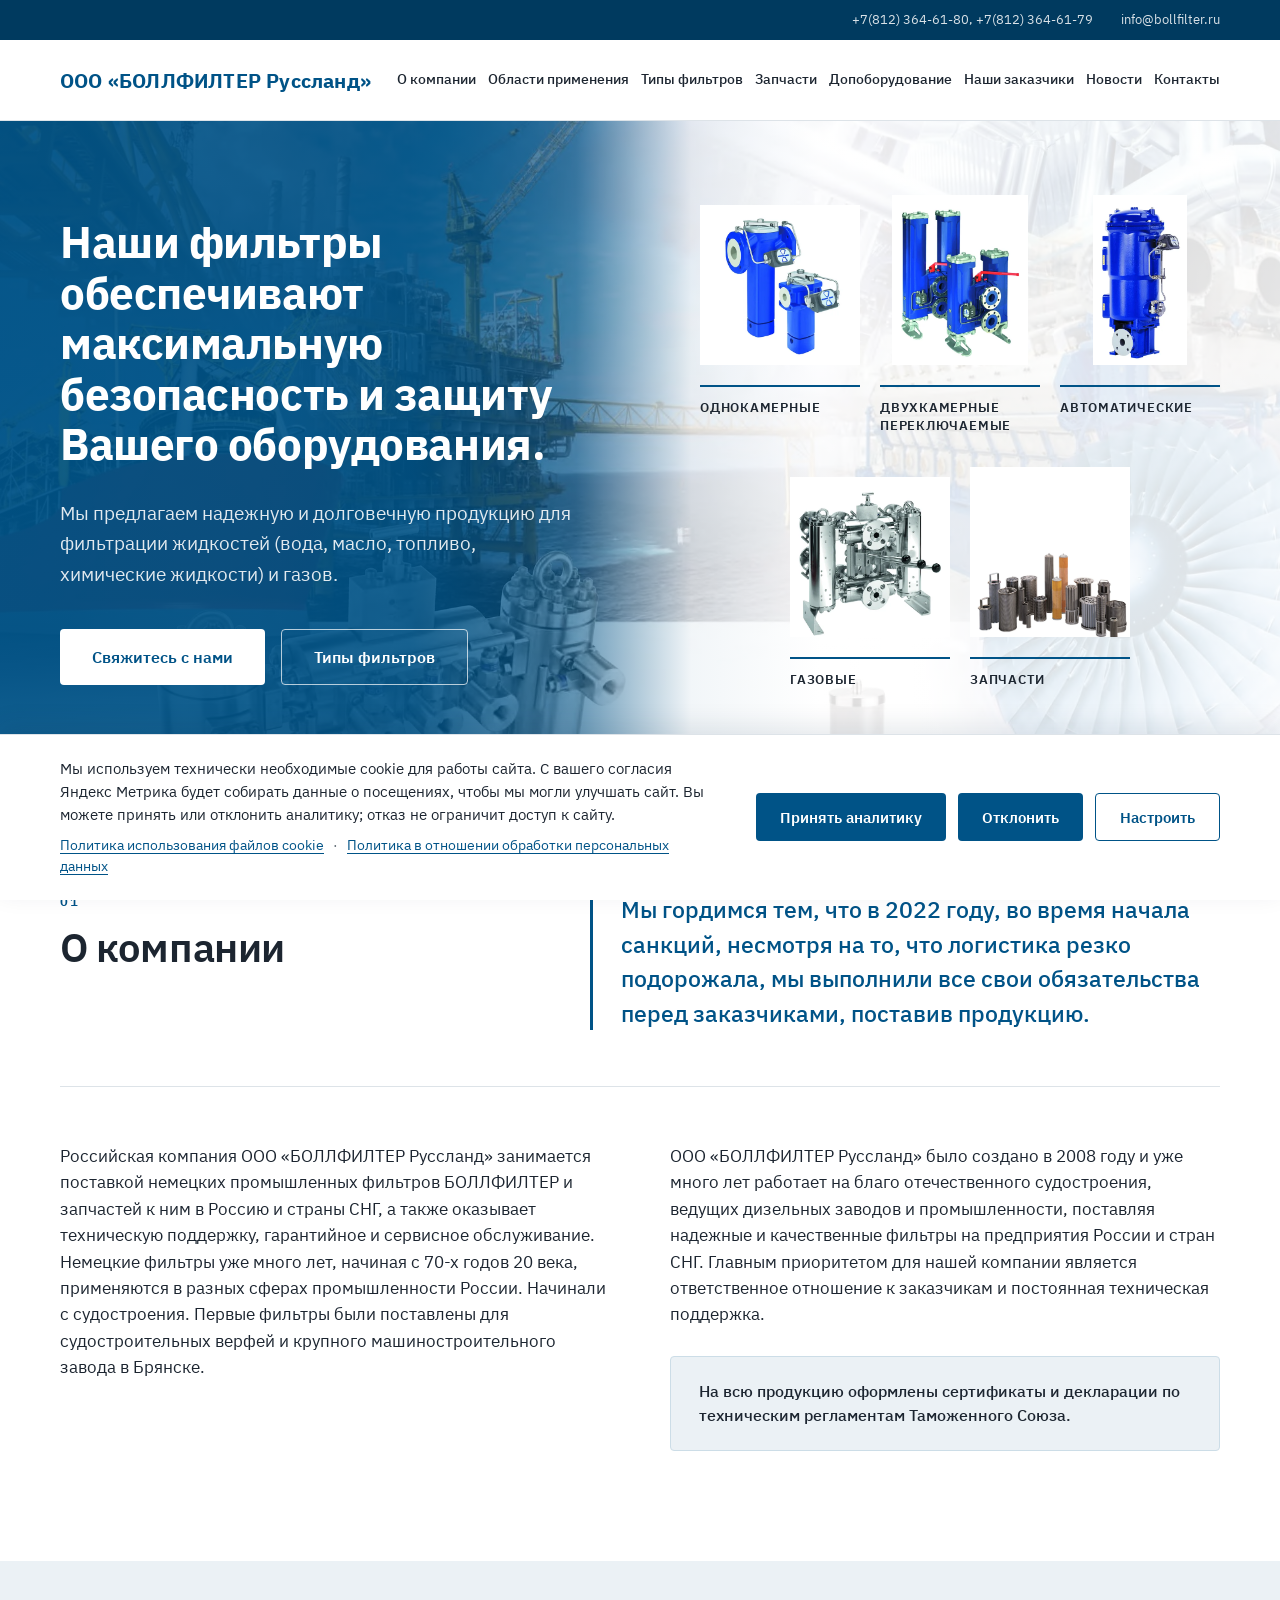
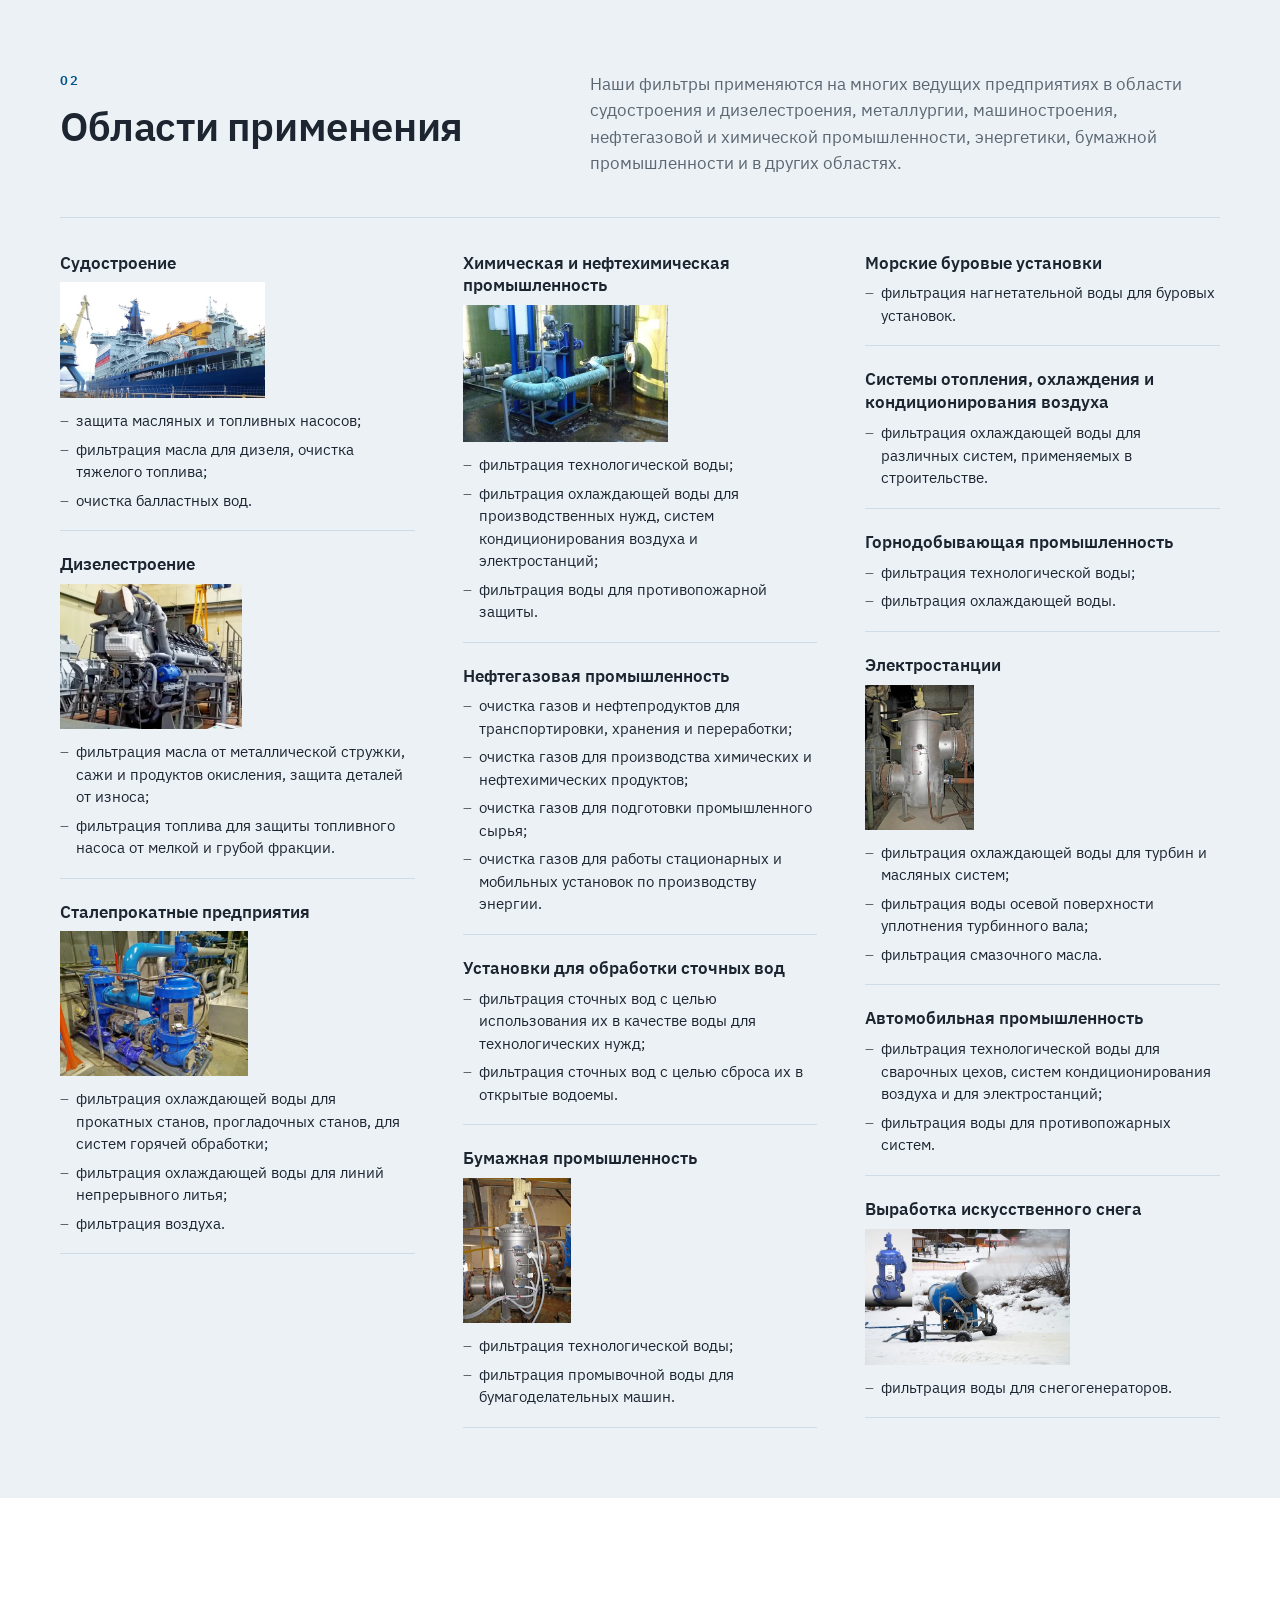
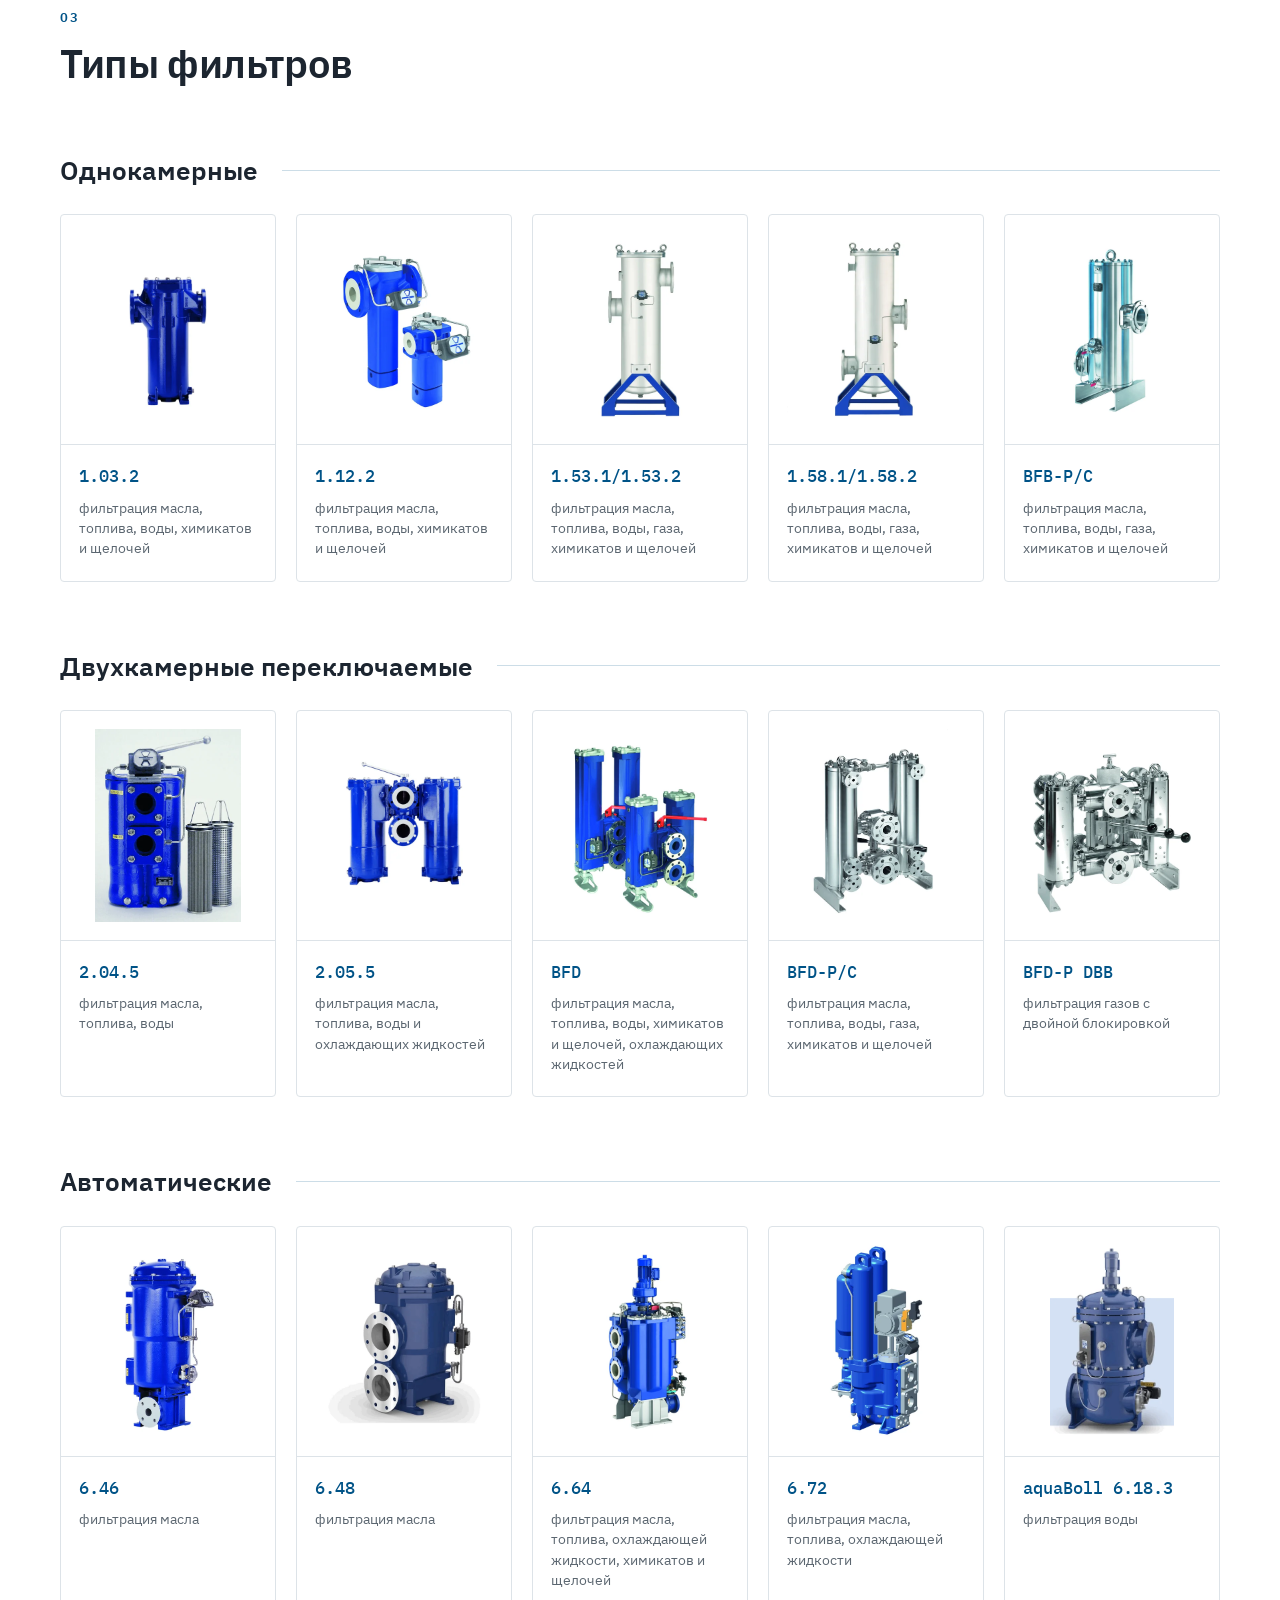
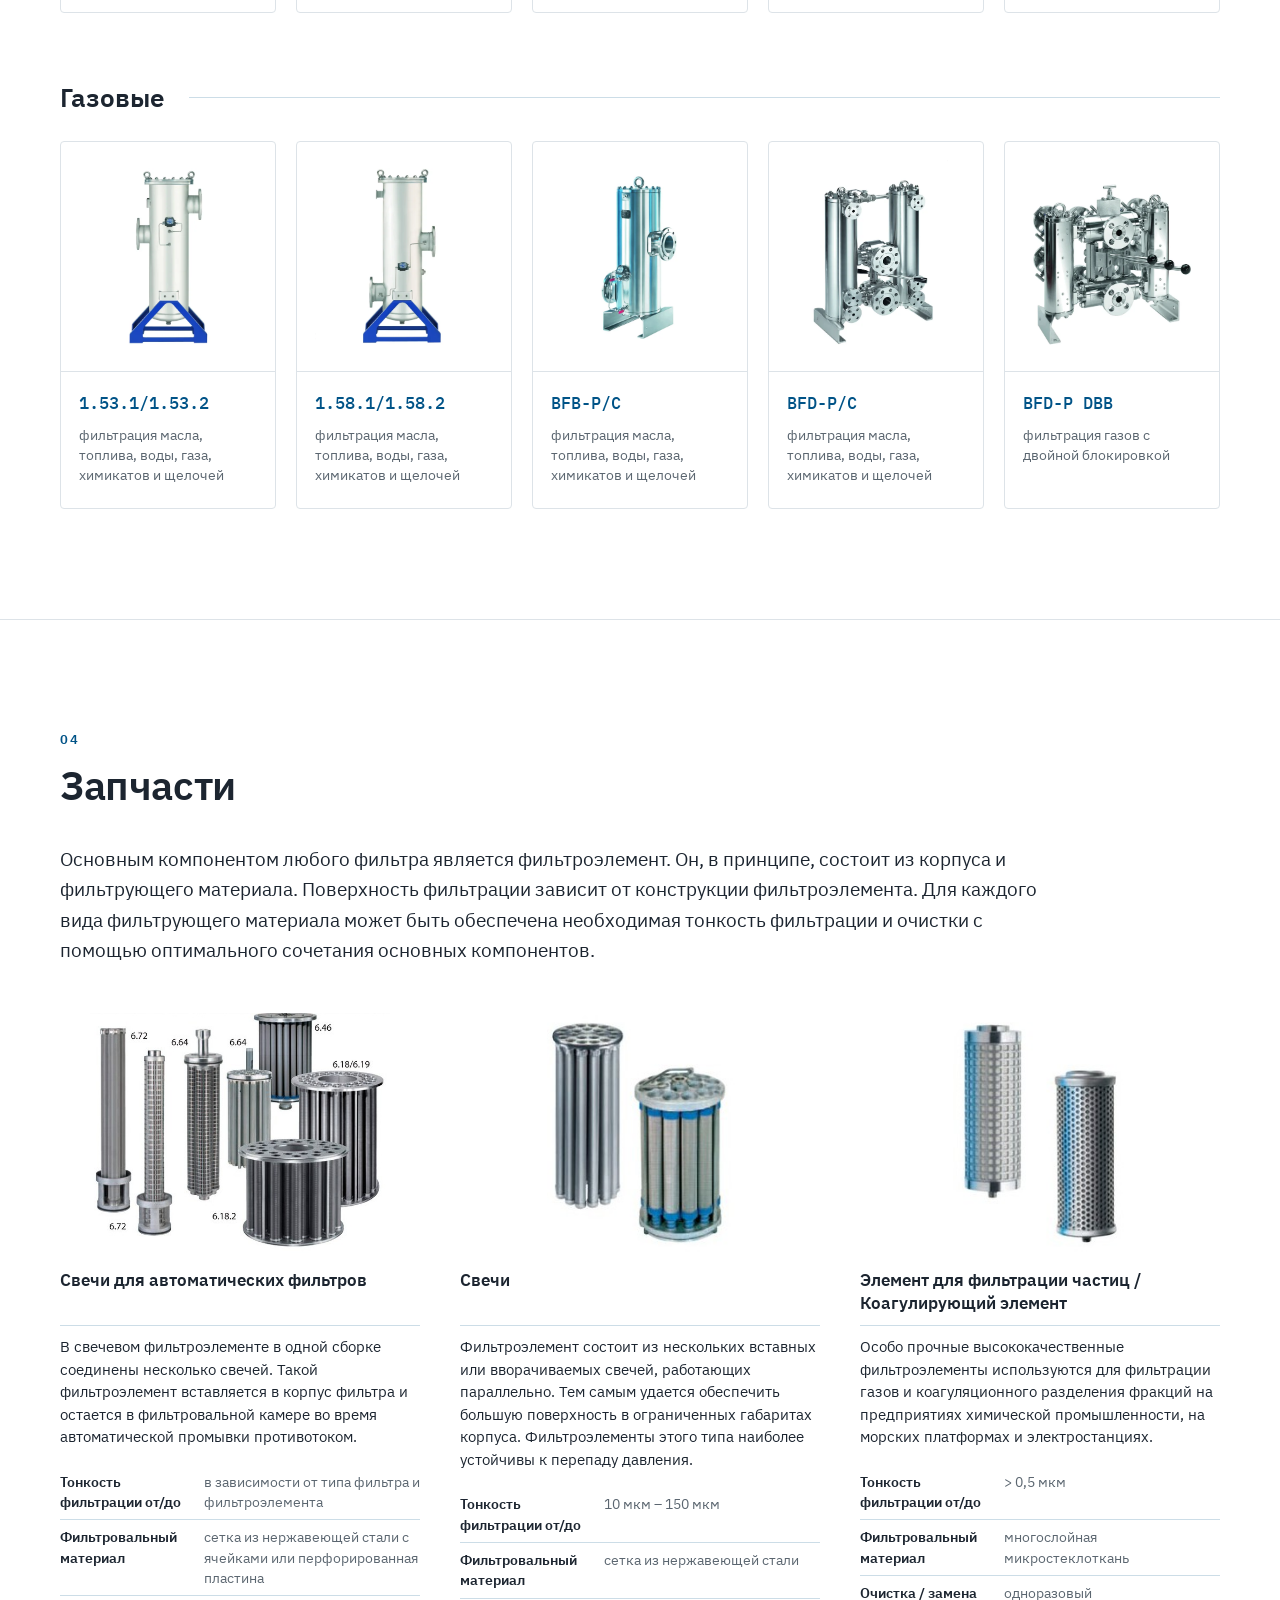
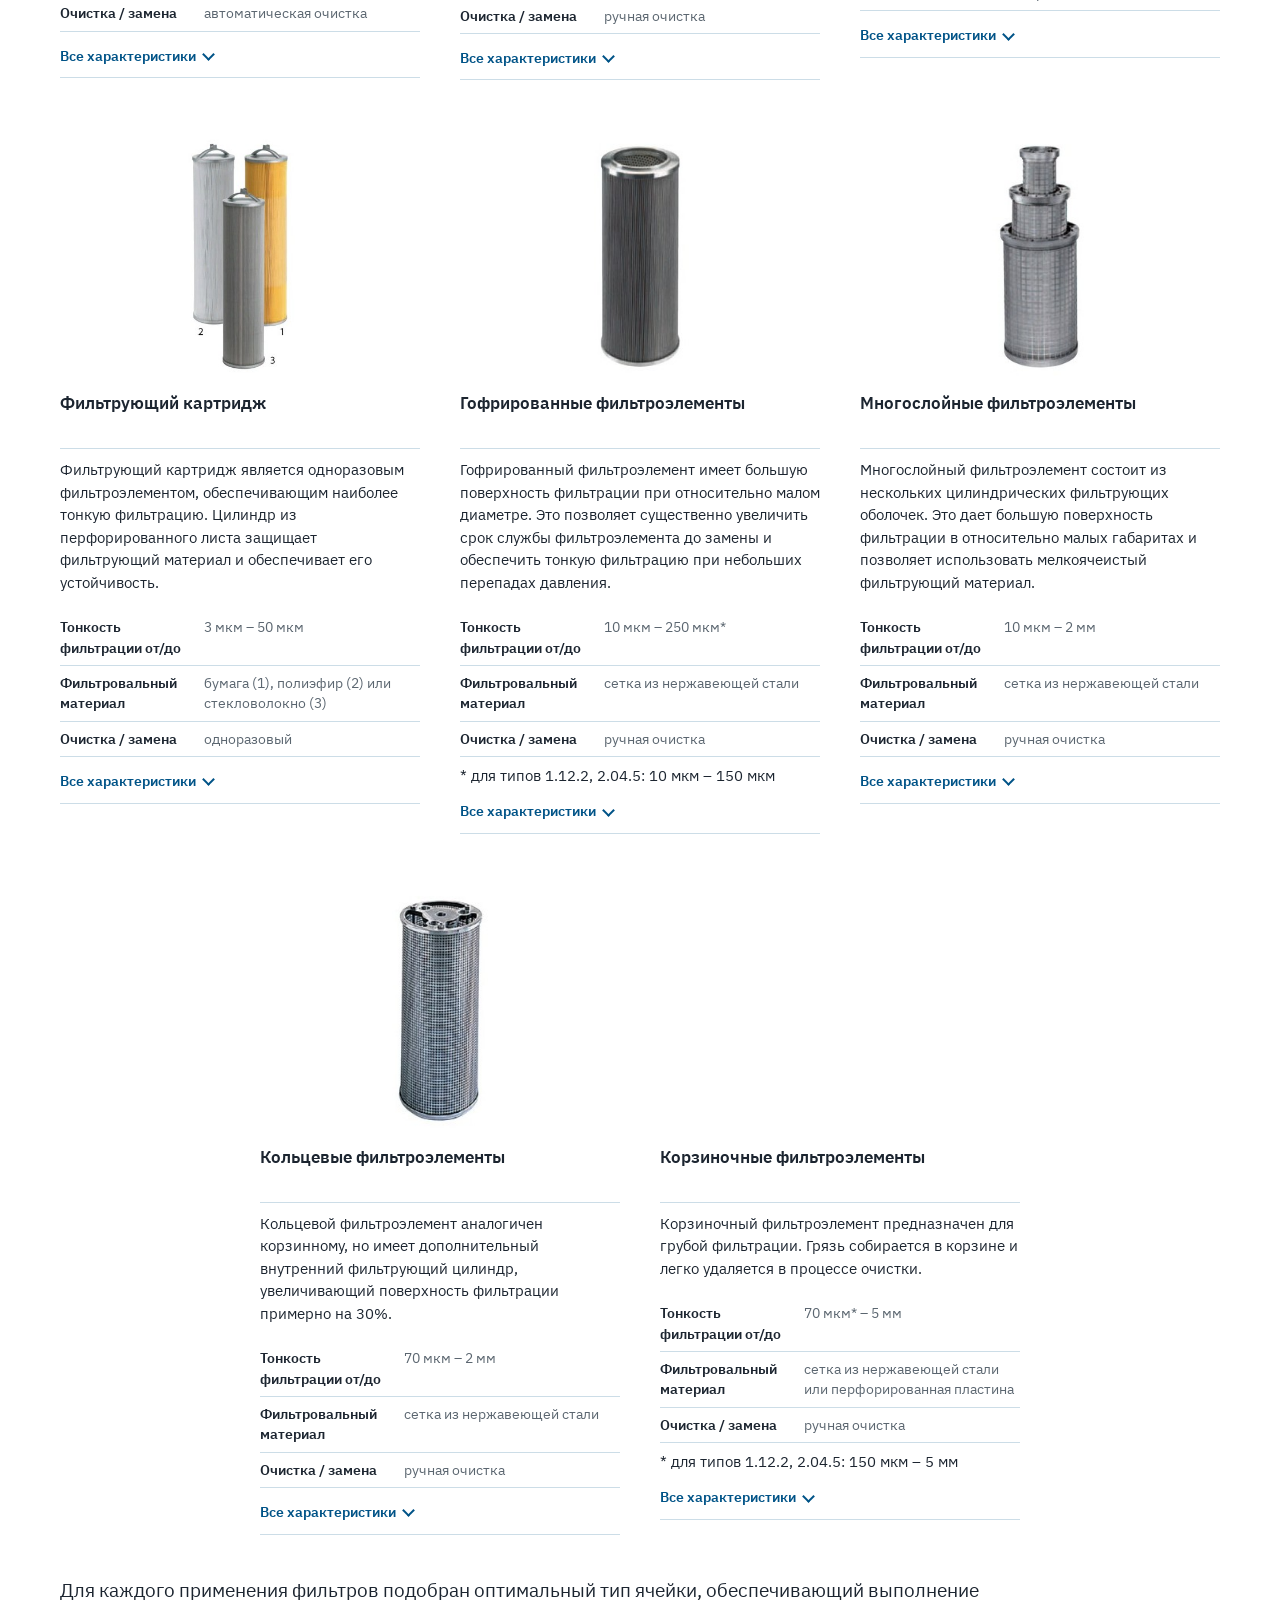
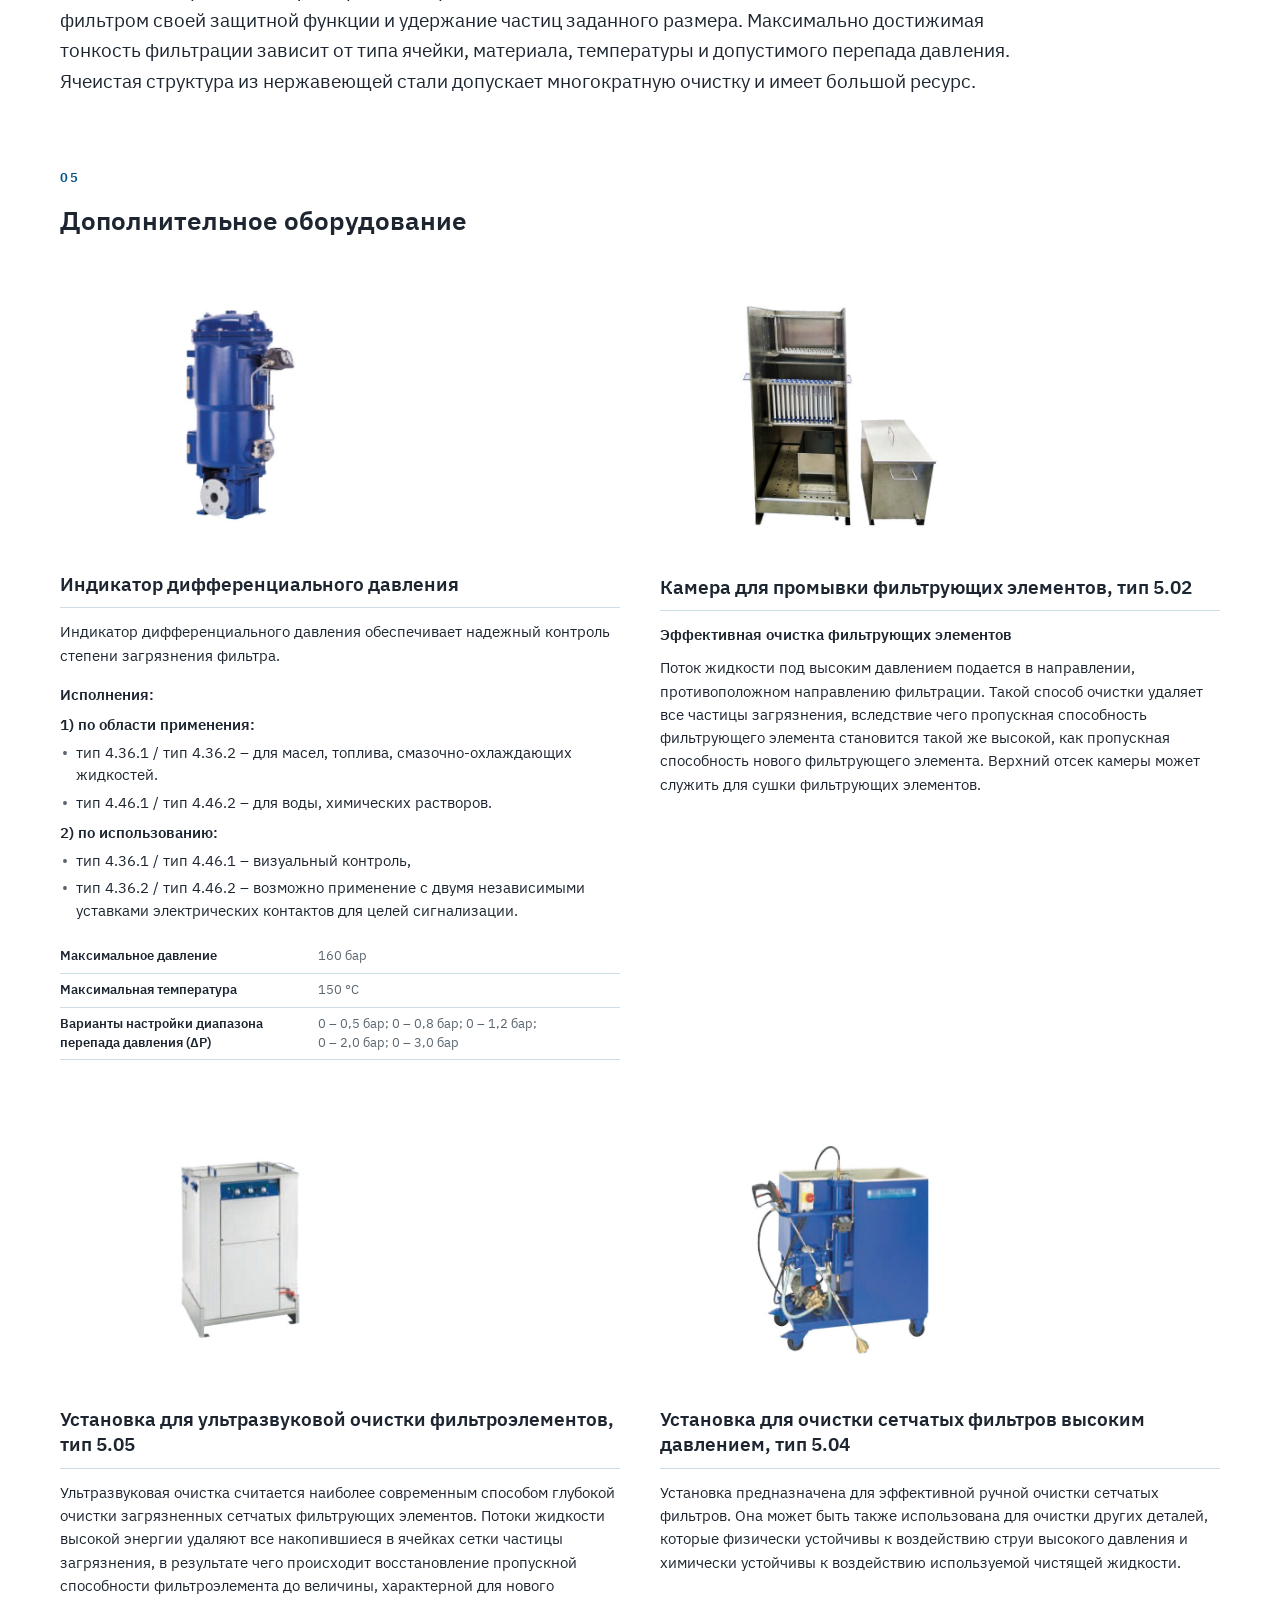
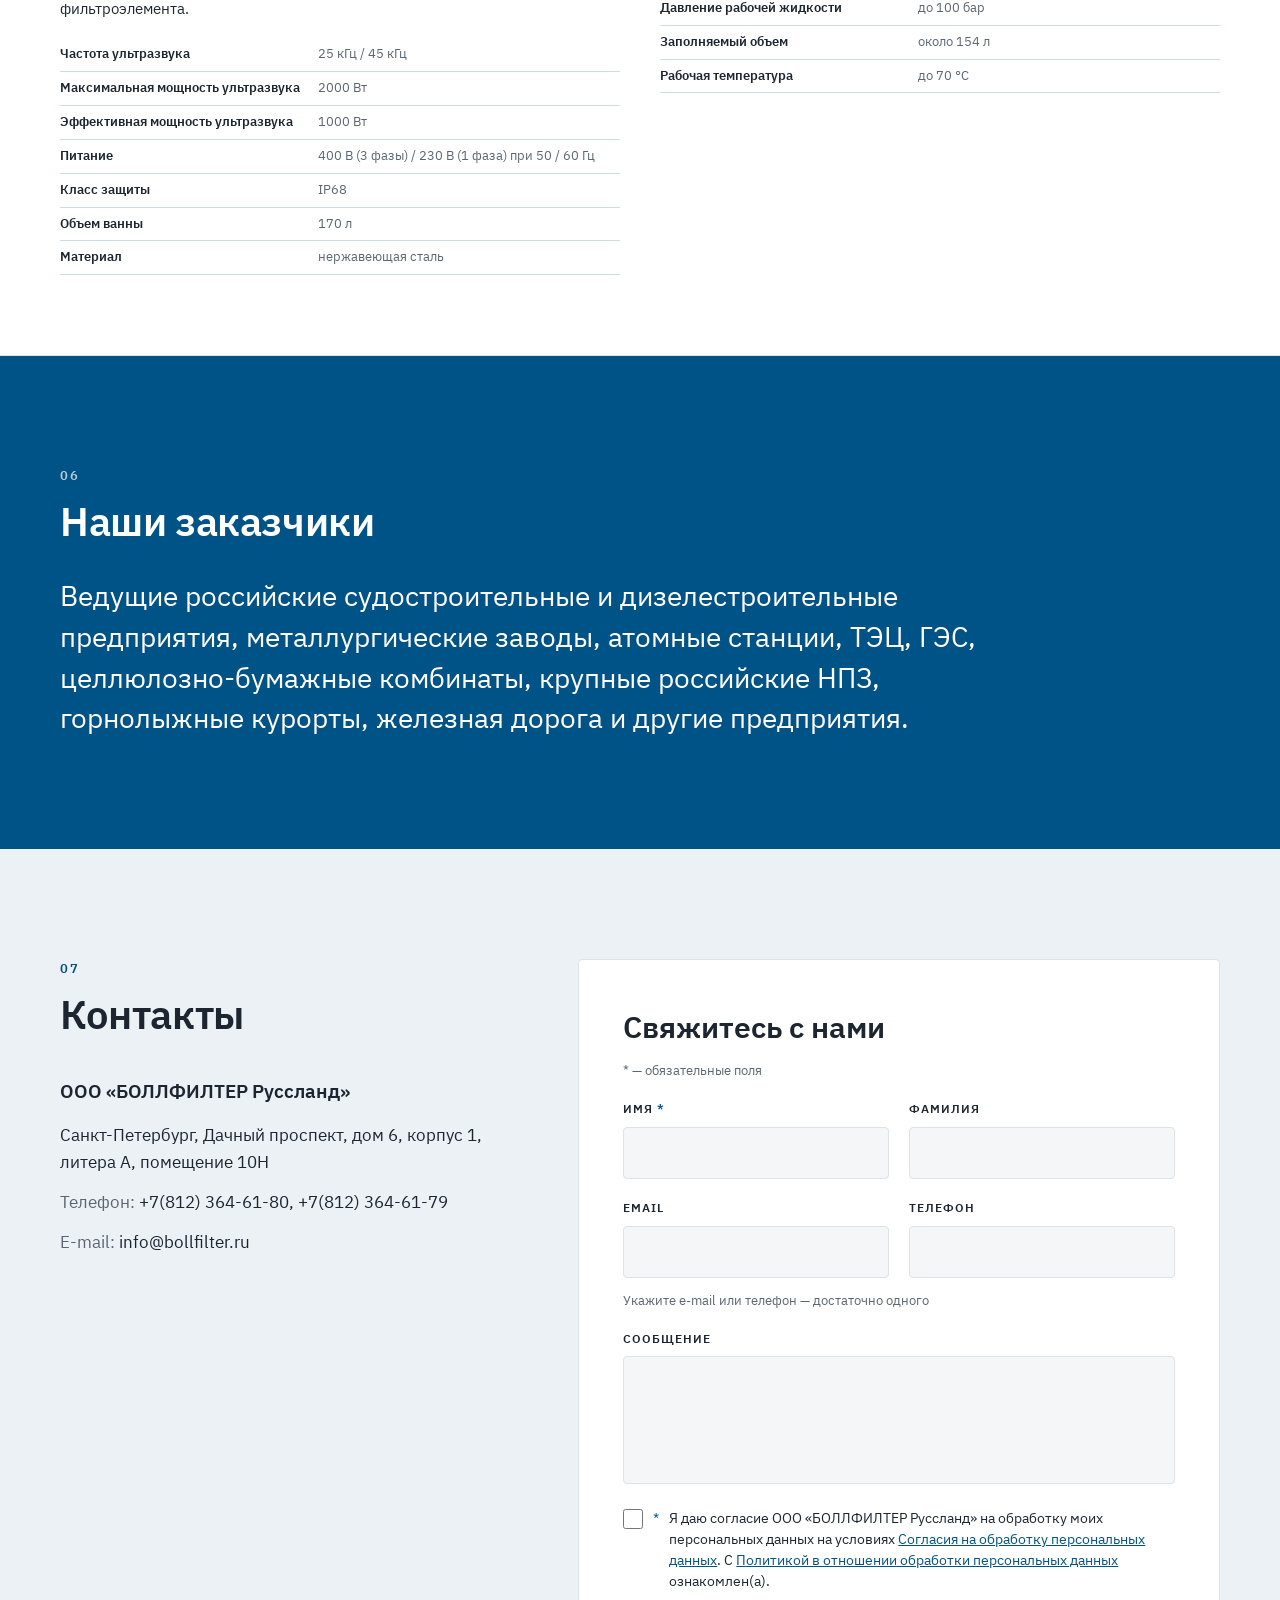
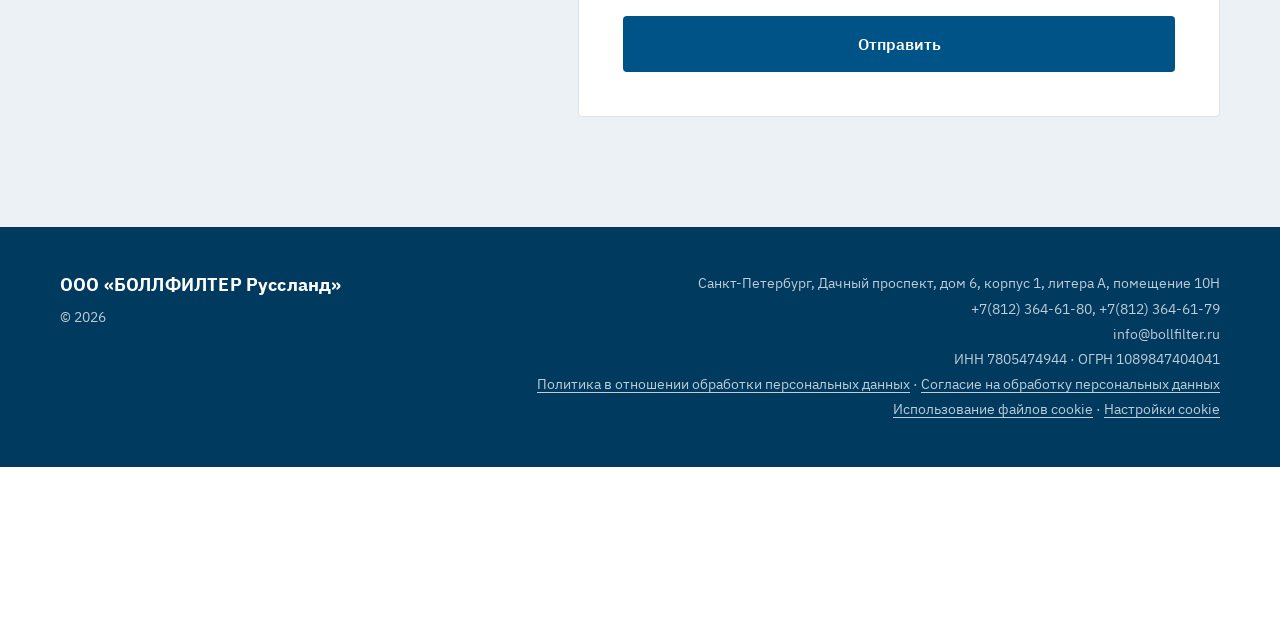
==== commit 1fcbfdbf: "Cookie: баннер, настройки и страница /cookies/ Баннер первого посещения с текстом из юридического па" ====
--- a/index.html
+++ b/index.html
@@ -4,8 +4,18 @@
 <meta charset="utf-8">
 <meta name="viewport" content="width=device-width, initial-scale=1">
 <meta name="robots" content="noindex, nofollow">
-<title>Макет v1 — ООО «БОЛЛФИЛТЕР Руссланд»</title>
+<title>Промышленные фильтры БОЛЛФИЛТЕР и запчасти — ООО «БОЛЛФИЛТЕР Руссланд»</title>
+<meta name="description" content="Поставка немецких промышленных фильтров БОЛЛФИЛТЕР и запчастей к ним в Россию и страны СНГ, техническая поддержка, гарантийное и сервисное обслуживание.">
+<meta property="og:type" content="website">
+<meta property="og:site_name" content="ООО «БОЛЛФИЛТЕР Руссланд»">
+<meta property="og:title" content="Промышленные фильтры БОЛЛФИЛТЕР и запчасти — ООО «БОЛЛФИЛТЕР Руссланд»">
+<meta property="og:description" content="Поставка немецких промышленных фильтров БОЛЛФИЛТЕР и запчастей к ним в Россию и страны СНГ, техническая поддержка, гарантийное и сервисное обслуживание.">
+<meta property="og:locale" content="ru_RU">
+<link rel="icon" href="favicon.ico" sizes="any">
+<link rel="icon" href="favicon.svg" type="image/svg+xml">
+<link rel="apple-touch-icon" href="apple-touch-icon.png">
 <link rel="stylesheet" href="css/style.css">
+<link rel="stylesheet" href="css/cookie.css">
 </head>
 <body>
 
@@ -551,10 +561,12 @@
       <div><a href="mailto:info@bollfilter.ru">info@bollfilter.ru</a></div>
       <div data-m="Реквизиты">ИНН 7805474944 · ОГРН 1089847404041</div>
       <div class="footer-legal" data-m="Юридические документы"><a href="privacy/">Политика в отношении обработки персональных данных</a> <span class="sep">·</span> <a href="consent/">Согласие на обработку персональных данных</a></div>
+      <div class="footer-legal" data-m="Cookie"><a href="cookies/">Использование файлов cookie</a> <span class="sep">·</span> <a href="cookies/" data-cookie-settings>Настройки cookie</a></div>
     </div>
   </div>
 </footer>
 
 <script src="js/main.js" defer></script>
+<script src="js/cookie.js" defer></script>
 </body>
 </html>
--- a/css/cookie.css
+++ b/css/cookie.css
@@ -0,0 +1,66 @@
+  /* Cookie-баннер, окно «Настройки cookie» и сообщение об отзыве (js/cookie.js).
+     Размеры и цвета — из уже принятых элементов сайта; новых величин по возможности не вводится.
+     «Принять аналитику» и «Отклонить» оформлены одинаково: отказ не прячется и не выглядит второстепенным. */
+
+  .cookie-banner { position: fixed; left: 0; right: 0; bottom: 0; z-index: 40; background: var(--white);
+    border-top: 1px solid var(--border); box-shadow: 0 -8px 24px rgba(0, 40, 70, .10); }
+  .cookie-banner[hidden] { display: none; }
+  .cookie-banner .wrap { display: flex; align-items: center; gap: 40px; padding-block: 22px; }
+  .cookie-body { flex: 1; min-width: 0; }
+  .cookie-text { font-size: 15px; line-height: 1.55; color: var(--text); }
+  .cookie-links { margin-top: 8px; font-size: 14px; line-height: 1.55; color: var(--text-2); }
+  .cookie-links a { color: var(--ral5005); text-decoration: underline; text-underline-offset: 3px; }
+  .cookie-links .sep { margin-inline: 6px; }
+
+  .cookie-actions { display: flex; gap: 12px; flex-shrink: 0; }
+  .cookie-actions .btn { height: 48px; padding: 0 24px; font-size: 15px; white-space: nowrap; }
+  .cookie-btn-line { background: var(--white); color: var(--ral5005); border: 1.5px solid var(--ral5005); }
+  button.btn.cookie-btn-line { border: 1.5px solid var(--ral5005); }
+  .cookie-actions .btn:focus-visible, .cookie-toast button:focus-visible { outline: 3px solid var(--ral5005-line); outline-offset: 2px; }
+
+  /* Окно настроек — стандартный диалог браузера: держит фокус внутри, закрывается клавишей Esc */
+  /* margin: auto — центрирование окна; общий сброс отступов сайта его обнуляет */
+  .cookie-dialog { margin: auto; border: 0; border-radius: 4px; padding: 0; width: min(560px, calc(100vw - 32px));
+    max-height: calc(100vh - 32px); color: var(--text); background: var(--white); box-shadow: 0 16px 48px rgba(0, 40, 70, .25); }
+  .cookie-dialog::backdrop { background: rgba(0, 30, 50, .45); }
+  .cookie-dialog form { padding: 32px 32px 28px; }
+  .cookie-dialog h2 { font-size: 26px; line-height: 1.25; font-weight: 600; margin-bottom: 20px; }
+  .cookie-opt { display: flex; align-items: flex-start; gap: 12px; padding-block: 14px; border-top: 1px solid var(--ral5005-line); }
+  .cookie-opt:last-of-type { border-bottom: 1px solid var(--ral5005-line); }
+  .cookie-opt input { flex-shrink: 0; width: 20px; height: 20px; margin: 2px 0 0; accent-color: var(--ral5005); }
+  .cookie-opt label { font-size: 15px; line-height: 1.55; cursor: pointer; }
+  .cookie-opt input:disabled + label { cursor: default; }
+  .cookie-opt b { font-weight: 600; }
+  .cookie-dialog .cookie-links { margin-top: 16px; }
+  .cookie-dialog .cookie-actions { margin-top: 24px; }
+
+  /* Сообщение после отзыва согласия на аналитику */
+  .cookie-toast { position: fixed; left: 50%; bottom: 24px; transform: translateX(-50%); z-index: 41;
+    display: flex; align-items: center; gap: 16px; width: max-content; max-width: calc(100vw - 32px);
+    padding: 14px 12px 14px 20px; border-radius: 4px; background: var(--ral5005-dark); color: var(--white);
+    font-size: 15px; line-height: 1.5; box-shadow: 0 8px 24px rgba(0, 40, 70, .25); }
+  .cookie-toast[hidden] { display: none; }
+  .cookie-toast button { flex-shrink: 0; width: 40px; height: 40px; border: 0; background: none; color: inherit;
+    font: inherit; font-size: 24px; line-height: 1; cursor: pointer; }
+
+  /* Планшет и узкий компьютер: кнопки уходят под текст */
+  @media (max-width: 1100px) {
+    .cookie-banner .wrap { flex-direction: column; align-items: stretch; gap: 16px; }
+  }
+
+  /* Телефон: «Принять» и «Отклонить» рядом и одного размера, «Настроить» — строкой ниже */
+  @media (max-width: 640px) {
+    .cookie-banner .wrap { padding-block: 16px; gap: 12px; }
+    .cookie-text { font-size: 14px; line-height: 1.5; }
+    .cookie-links { font-size: 13px; margin-top: 6px; }
+    .cookie-links a { display: inline-block; padding-block: 4px; }
+    .cookie-links .sep { display: none; }
+    .cookie-links a + .sep + a { margin-left: 0; }
+    .cookie-banner .cookie-actions { display: grid; grid-template-columns: 1fr 1fr; gap: 8px; }
+    .cookie-actions .btn { width: 100%; height: auto; min-height: 44px; padding: 8px 10px; white-space: normal; text-align: center; line-height: 1.25; }
+    .cookie-banner .cookie-actions [data-cookie="настроить"] { grid-column: 1 / -1; }
+    .cookie-dialog form { padding: 24px 20px 20px; }
+    .cookie-dialog h2 { font-size: 20px; margin-bottom: 14px; }
+    .cookie-dialog .cookie-actions { flex-direction: column; }
+    .cookie-toast { left: 16px; right: 16px; bottom: 16px; transform: none; width: auto; font-size: 14px; }
+  }
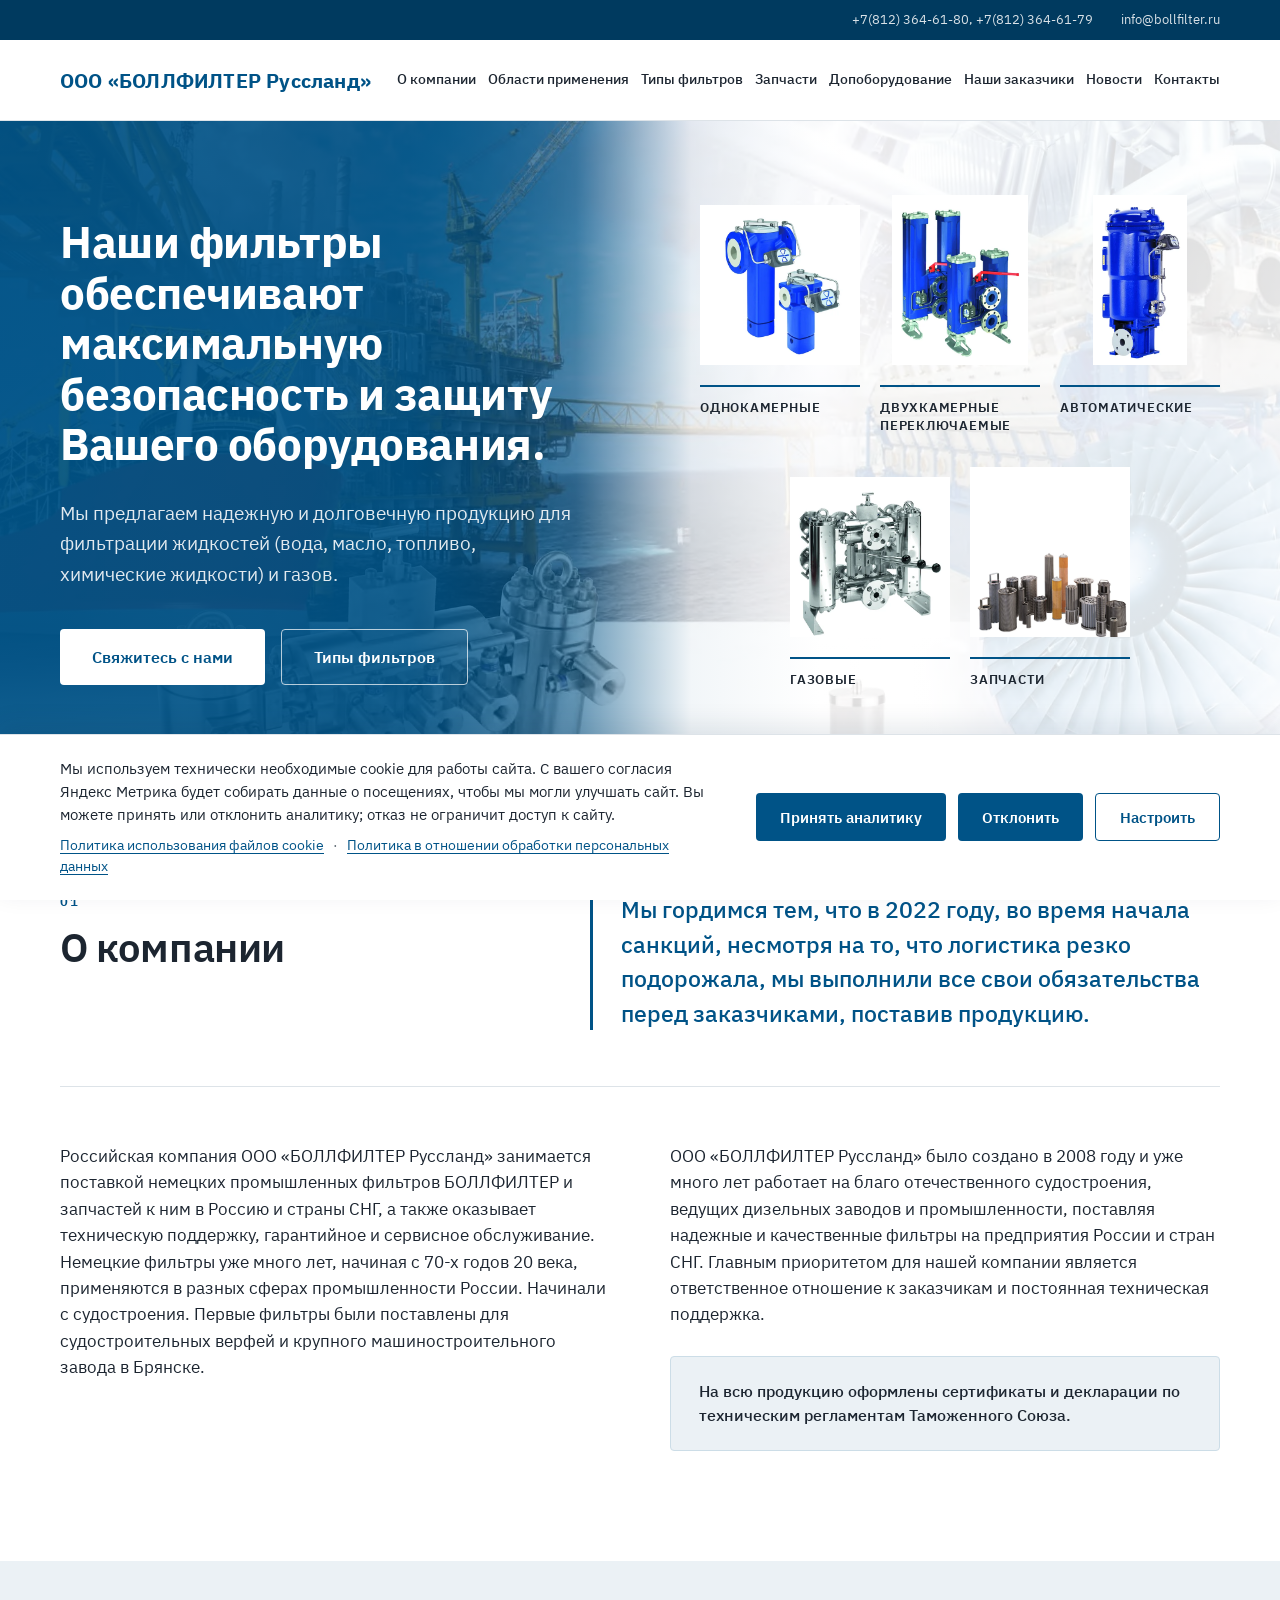
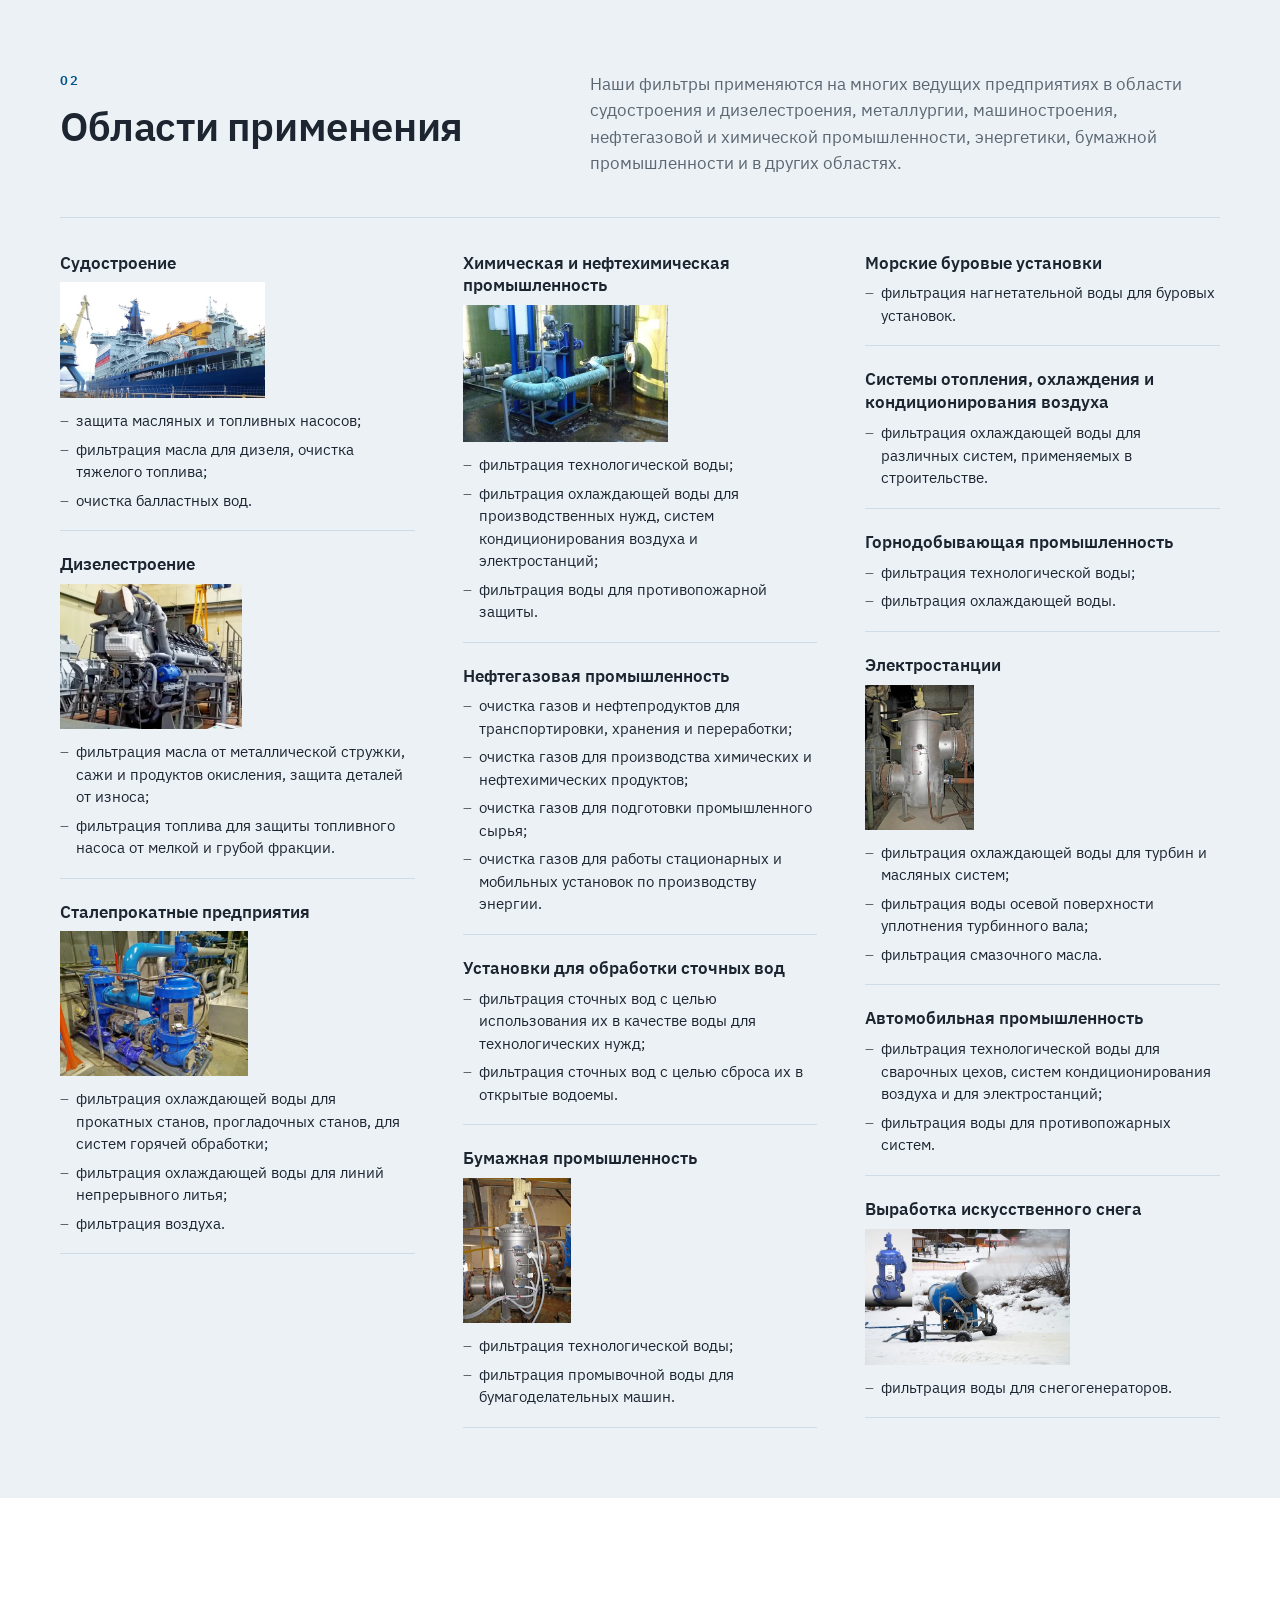
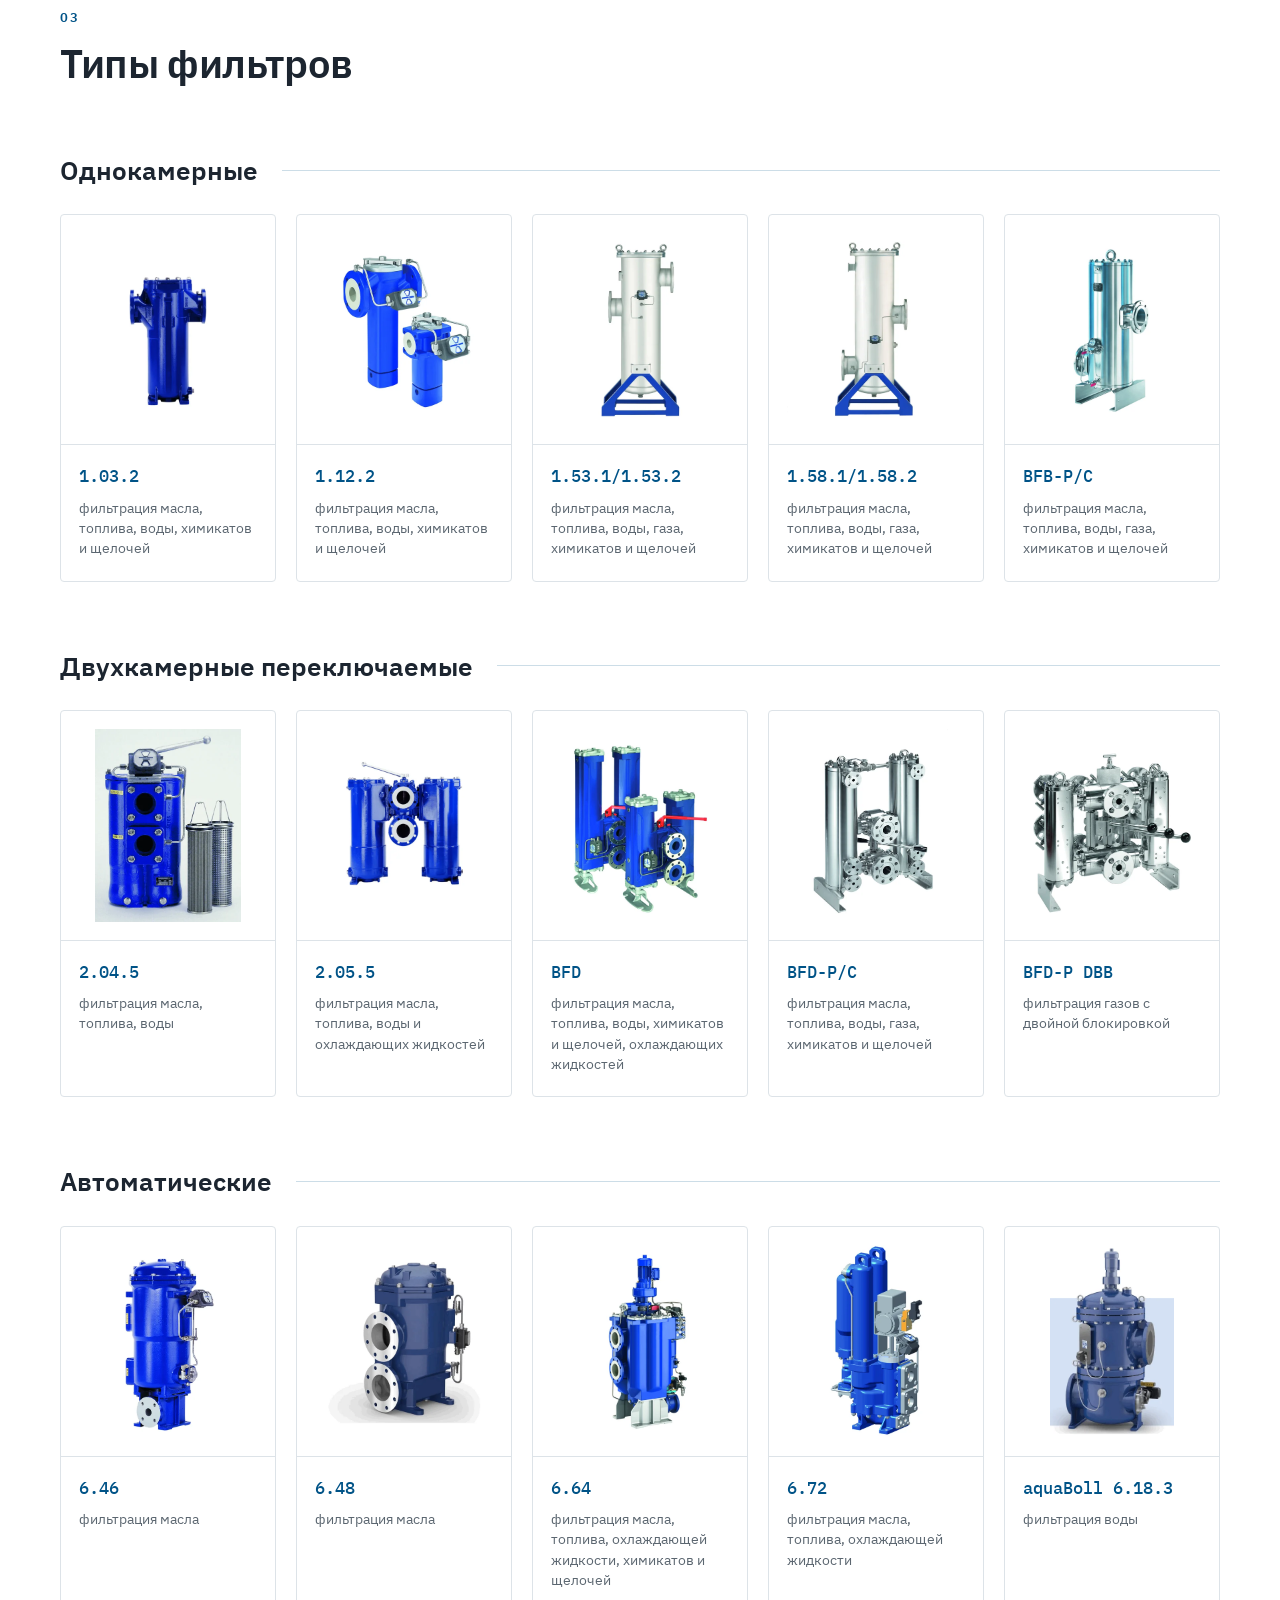
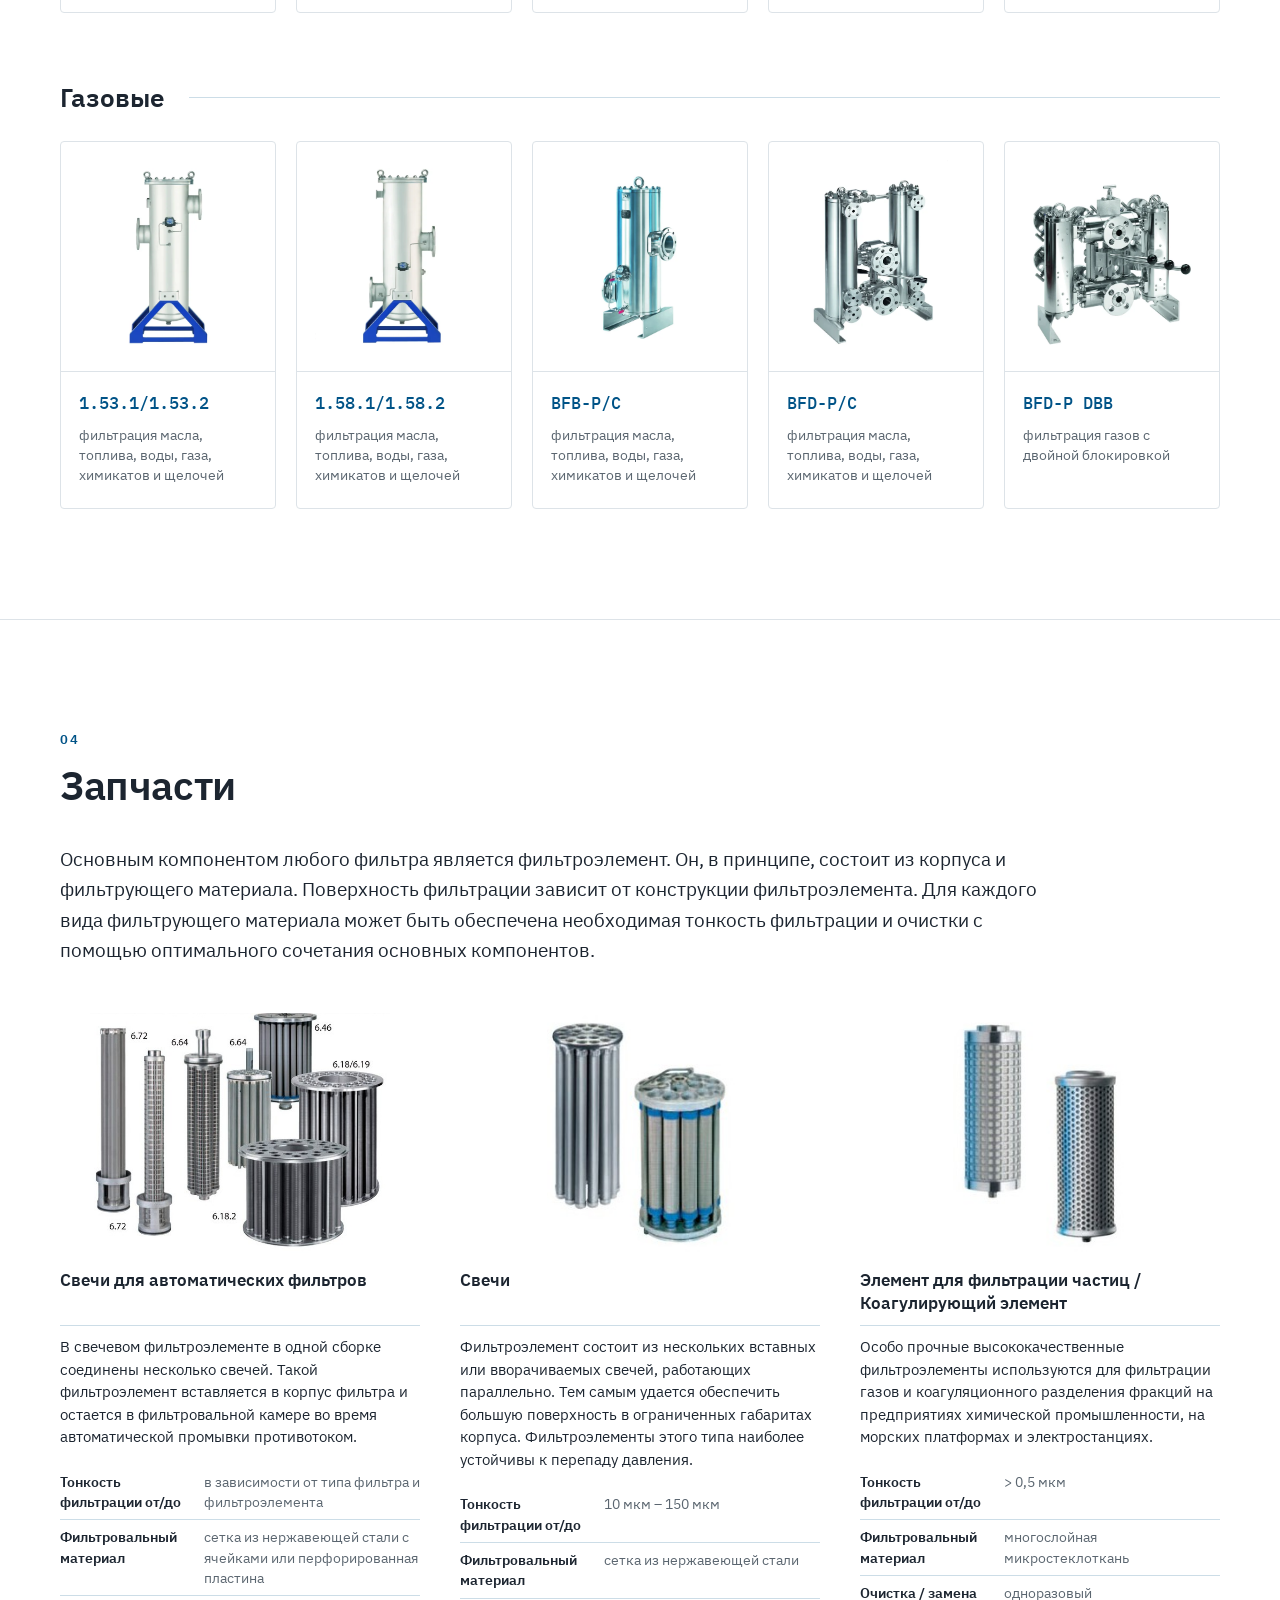
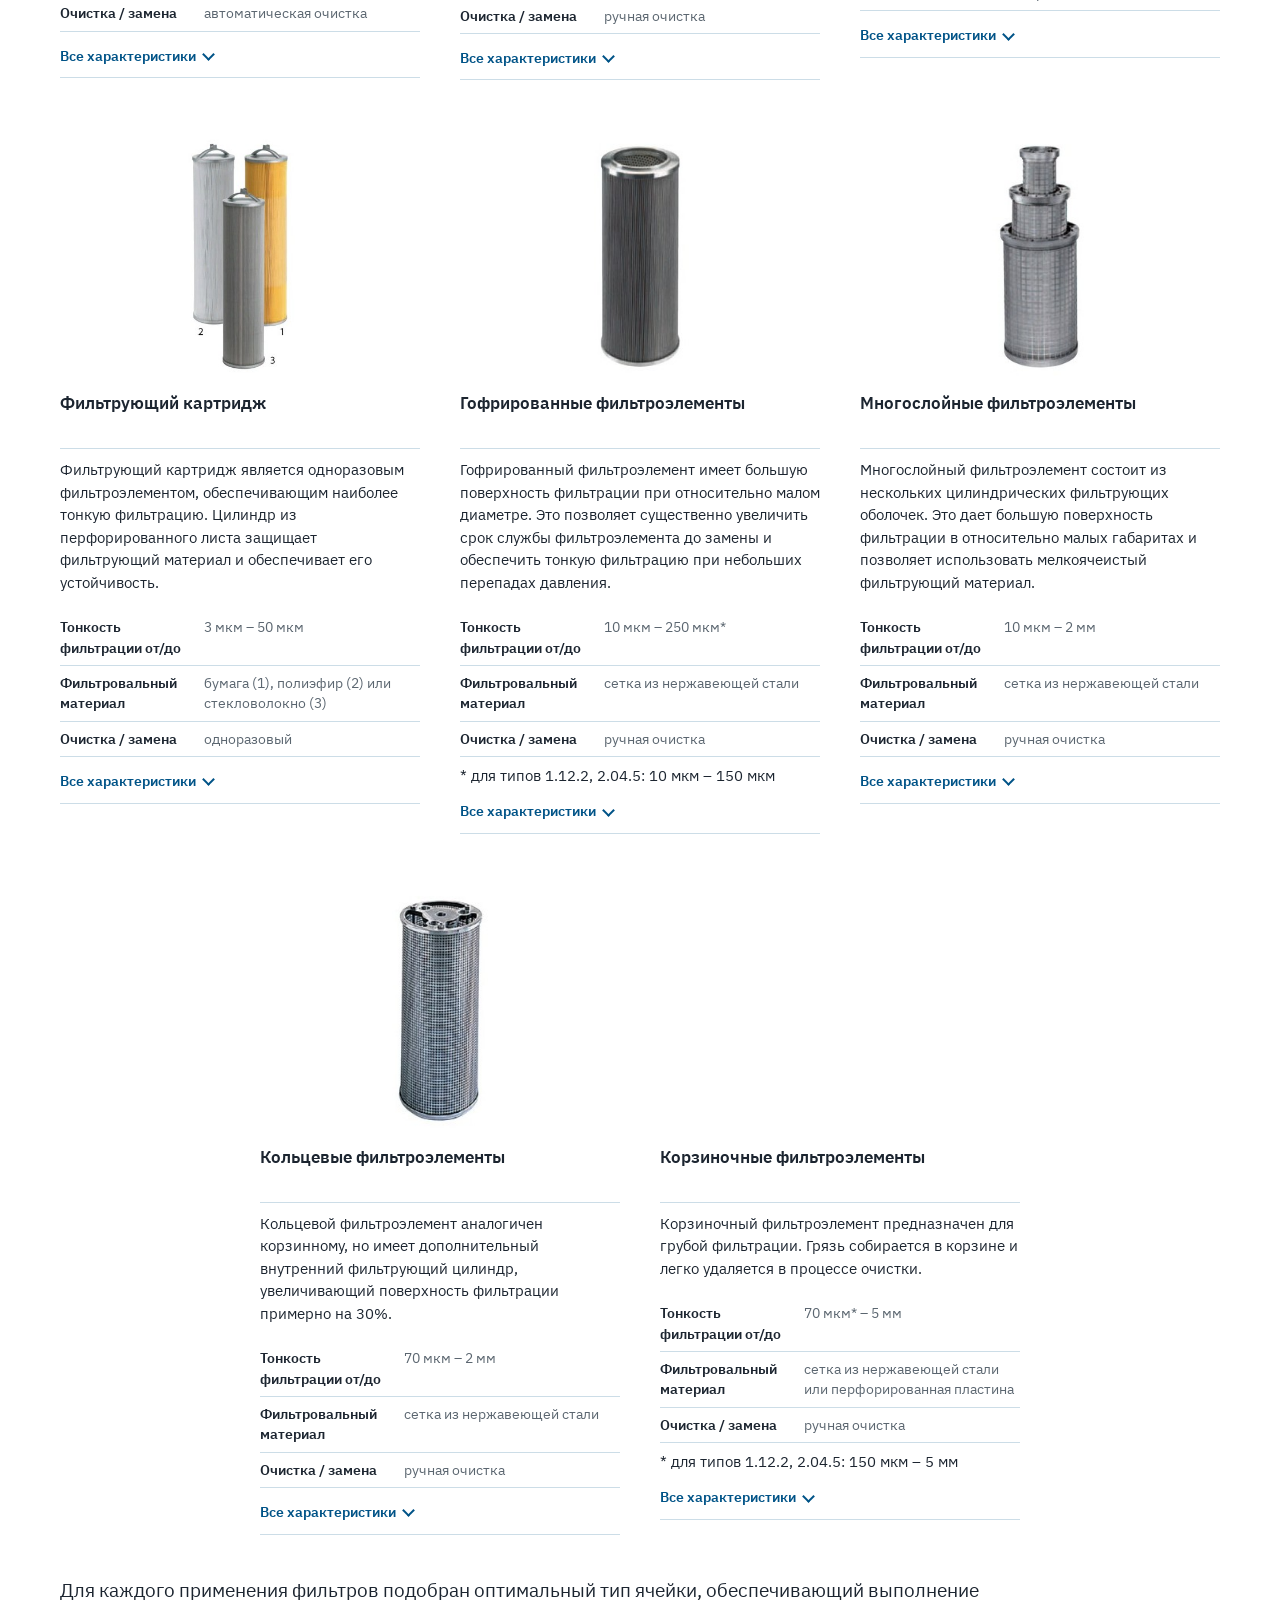
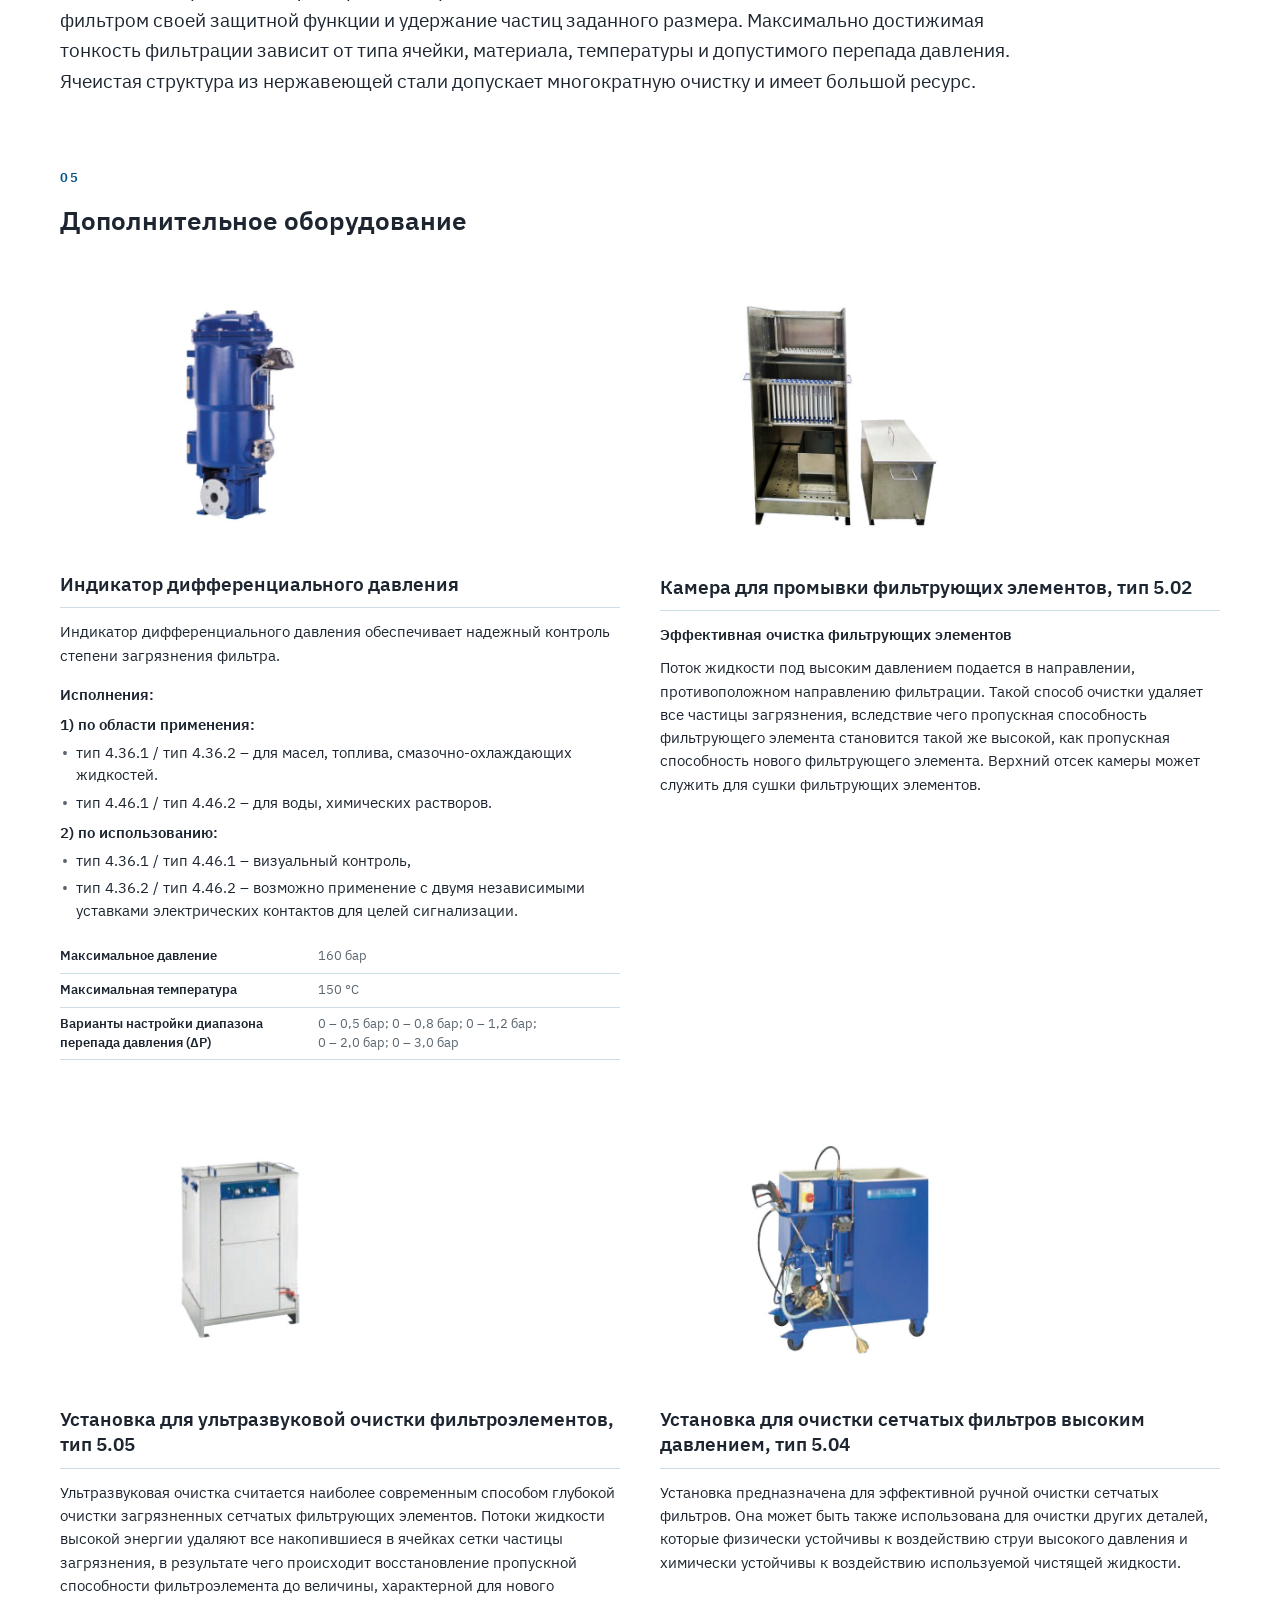
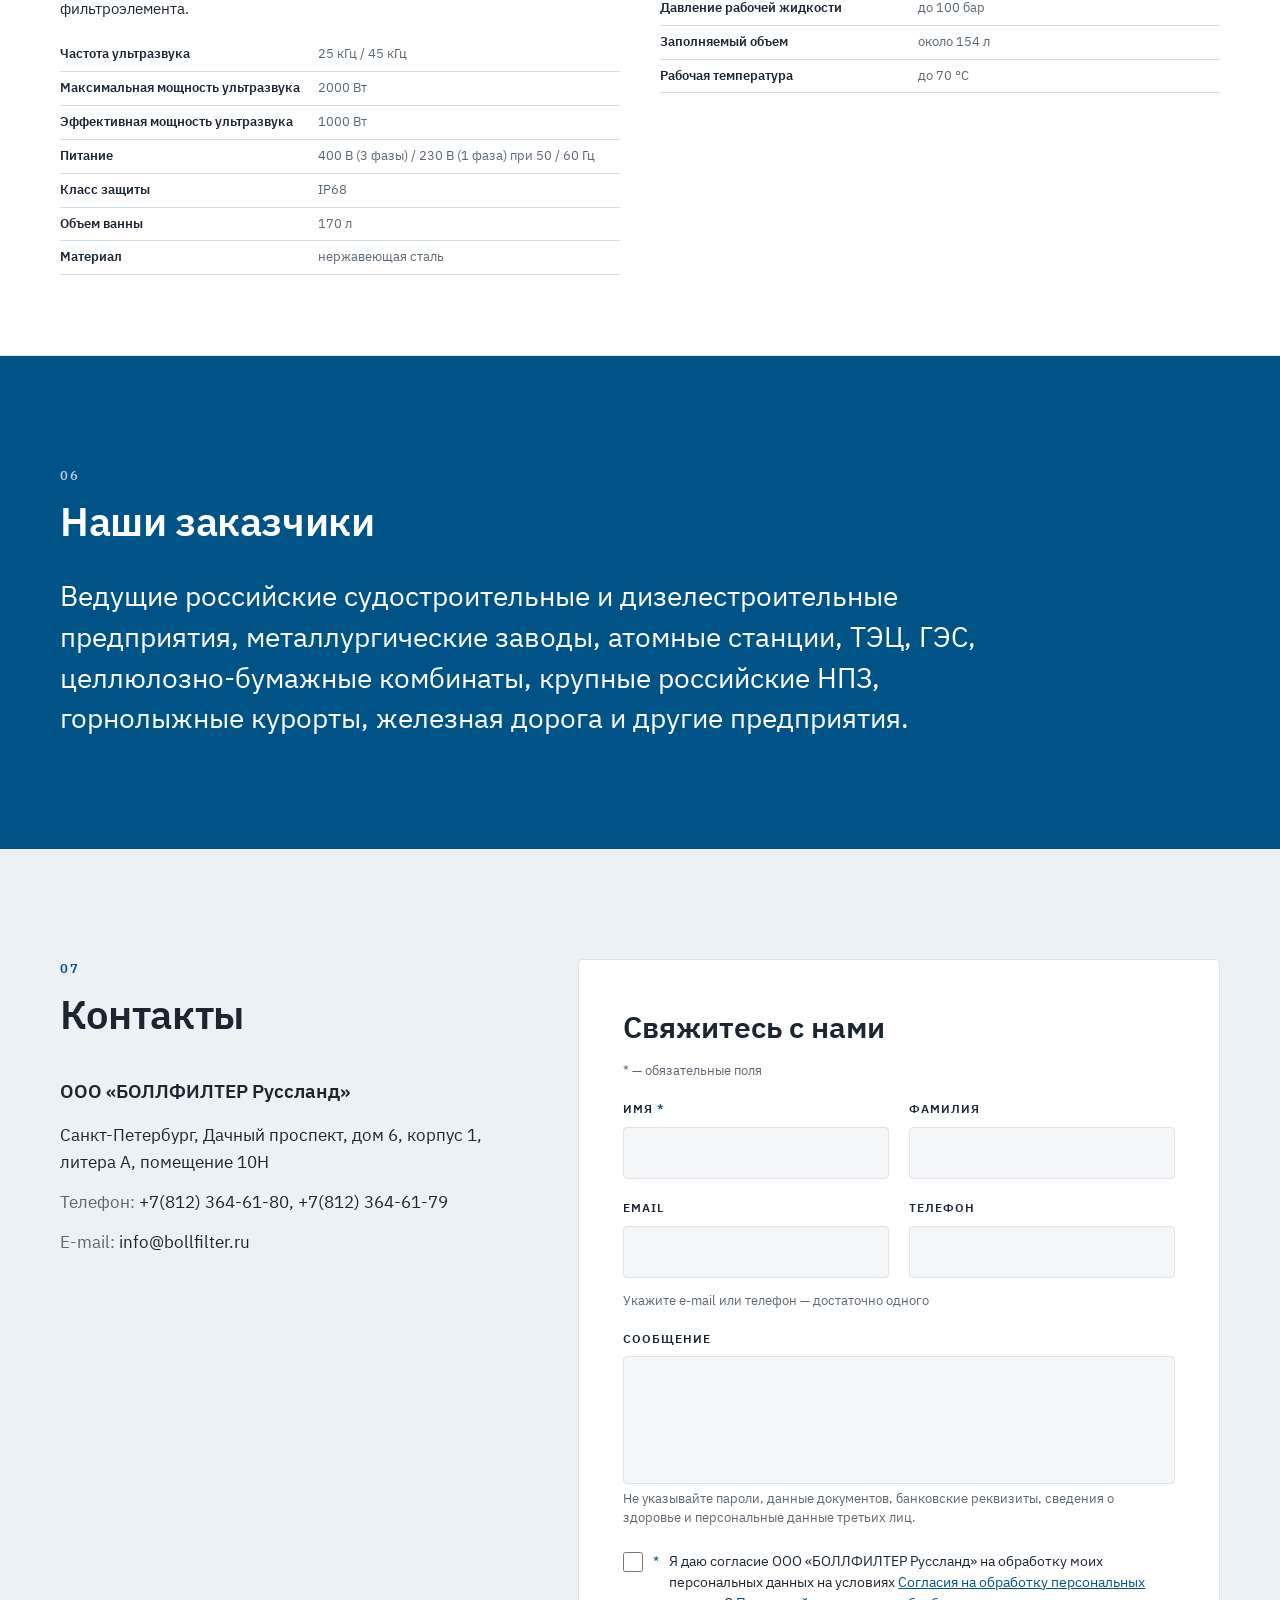
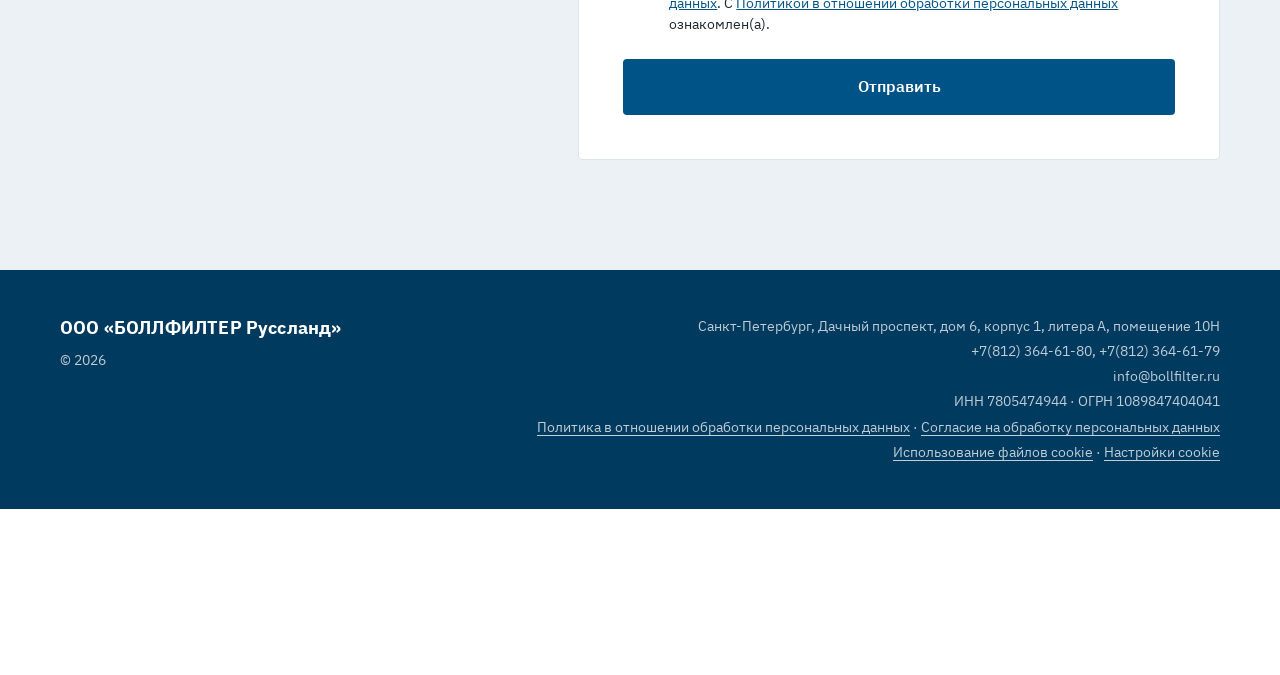
==== commit 6eb19533: "Add secure contact form backend" ====
--- a/index.html
+++ b/index.html
@@ -526,7 +526,7 @@
           <p><span class="k">E-mail:</span> <a href="mailto:info@bollfilter.ru">info@bollfilter.ru</a></p>
         </div>
       </div>
-      <form class="form" id="contact-form" method="post" novalidate data-m="Форма">
+      <form class="form" id="contact-form" action="send.php" method="post" novalidate data-m="Форма">
         <h3>Свяжитесь с нами</h3>
         <p class="form-legend" data-m="Пояснение">* — обязательные поля</p>
         <div class="fields">
@@ -535,7 +535,8 @@
           <div class="field"><label class="name" for="f-email">Email</label><input class="box" id="f-email" name="email" type="email" autocomplete="email" maxlength="254" aria-describedby="f-email-error"><p class="field-error" id="f-email-error" hidden></p></div>
           <div class="field"><label class="name" for="f-phone">Телефон</label><input class="box" id="f-phone" name="phone" type="tel" autocomplete="tel" maxlength="30" aria-describedby="f-phone-error"><p class="field-error" id="f-phone-error" hidden></p></div>
           <p class="field-hint" data-m="Подсказка к контактам">Укажите e-mail или телефон — достаточно одного</p>
-          <div class="field wide"><label class="name" for="f-message">Сообщение</label><textarea class="box" id="f-message" name="message" maxlength="2000"></textarea></div>
+          <div class="field wide"><label class="name" for="f-message">Сообщение</label><textarea class="box" id="f-message" name="message" maxlength="2000" aria-describedby="f-message-note"></textarea><p class="field-note" id="f-message-note">Не указывайте пароли, данные документов, банковские реквизиты, сведения о здоровье и персональные данные третьих лиц.</p></div>
+          <div class="hp" aria-hidden="true"><label for="f-bf-hp">Сайт</label><input id="f-bf-hp" name="bf_hp" type="text" tabindex="-1" autocomplete="off"></div>
         </div>
         <div class="field consent">
           <label for="f-consent"><input type="checkbox" id="f-consent" name="consent" required aria-describedby="f-consent-error"><span class="req" aria-hidden="true">*</span><span>Я даю согласие ООО «БОЛЛФИЛТЕР Руссланд» на обработку моих персональных данных на условиях <a href="consent/" target="_blank" rel="noopener">Согласия на обработку персональных данных</a>. С <a href="privacy/" target="_blank" rel="noopener">Политикой в отношении обработки персональных данных</a> ознакомлен(а).</span></label>
--- a/css/style.css
+++ b/css/style.css
@@ -371,6 +371,10 @@
   .req { color: var(--ral5005); }
   .form-legend { margin-top: -16px; margin-bottom: 20px; font-size: 13px; line-height: 1.4; color: var(--text-2); }
   .field-hint { grid-column: 1 / -1; margin-top: -6px; font-size: 13px; line-height: 1.4; color: var(--text-2); }
+  /* Подсказка к «Сообщению» — текст из юридического пакета */
+  .field-note { margin-top: 6px; font-size: 13px; line-height: 1.4; color: var(--text-2); }
+  /* Поле-ловушка для ботов: человек его не видит и не попадает в него клавишей Tab */
+  .hp { position: absolute; left: -10000px; width: 1px; height: 1px; overflow: hidden; }
 
   /* Согласие на обработку данных: весь текст — подпись к галочке, поэтому нажатие по словам ставит и снимает её */
   .field.consent { margin-top: 24px; }
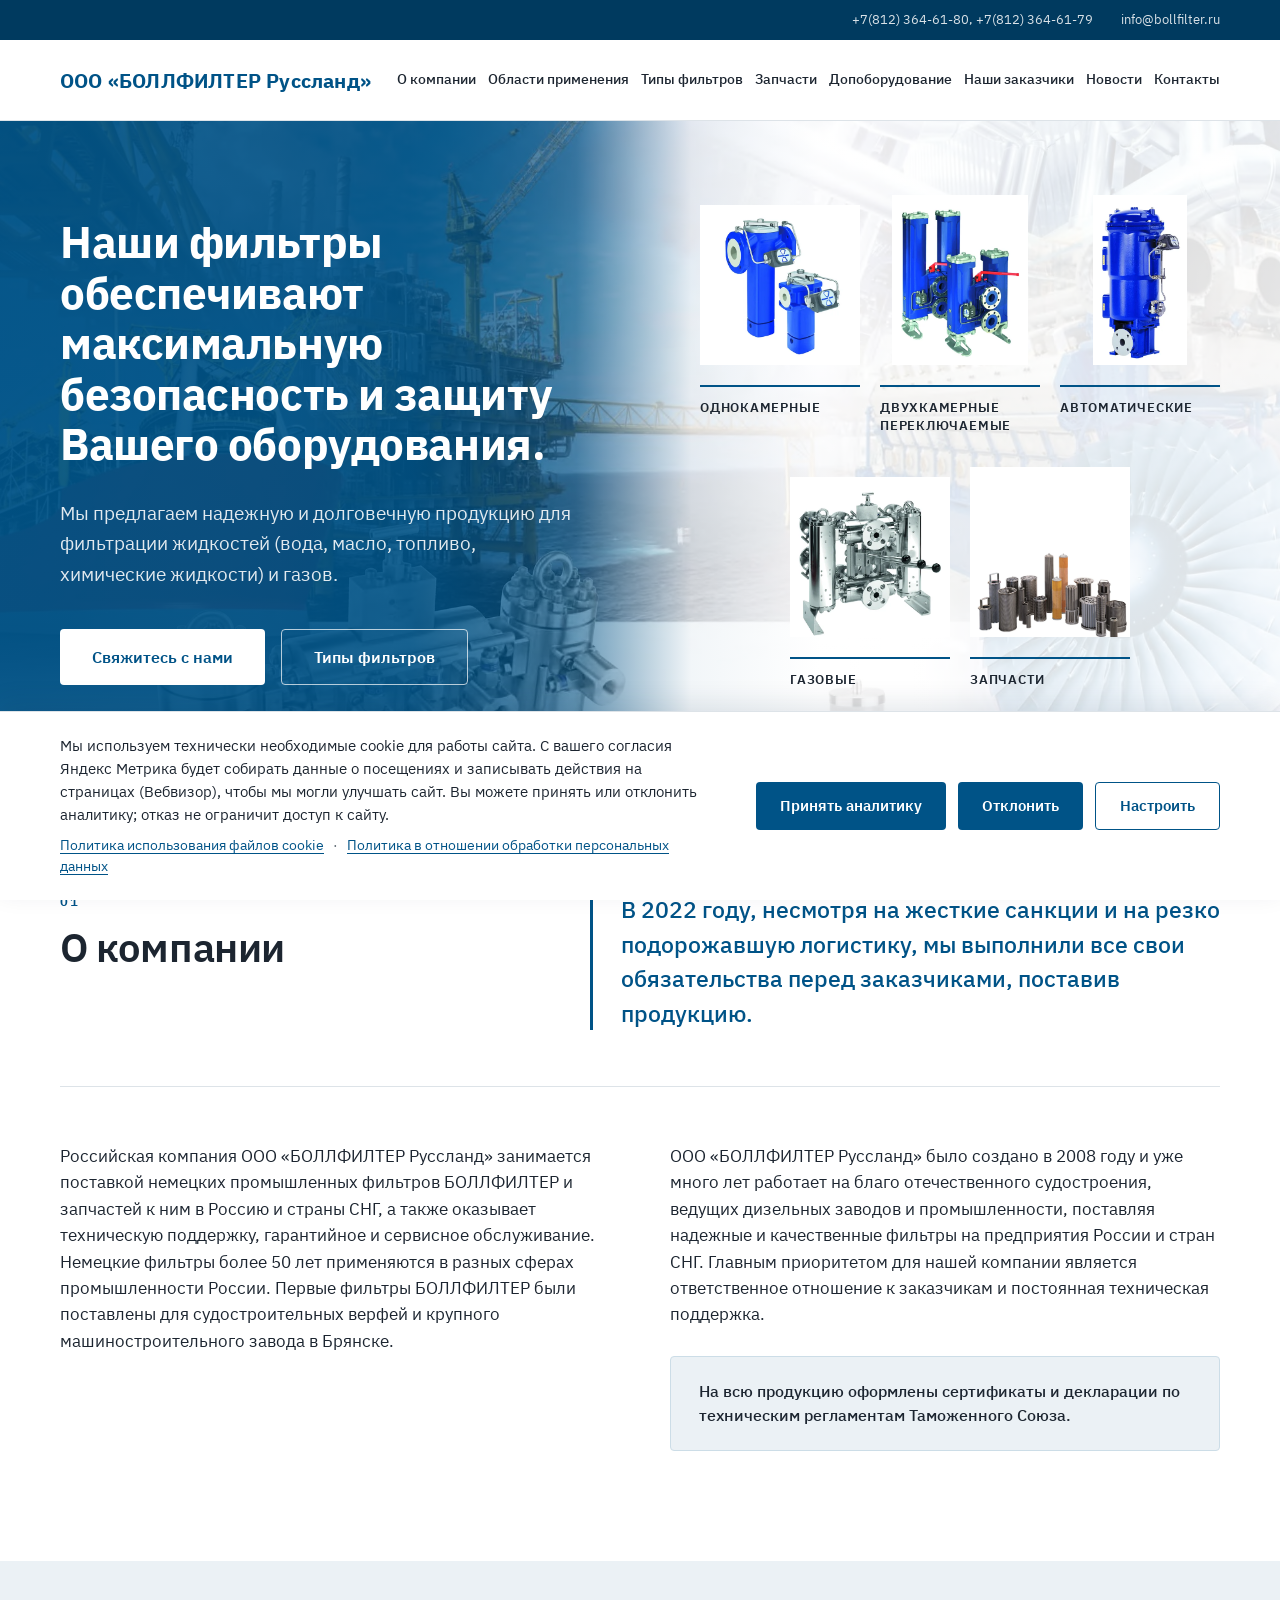
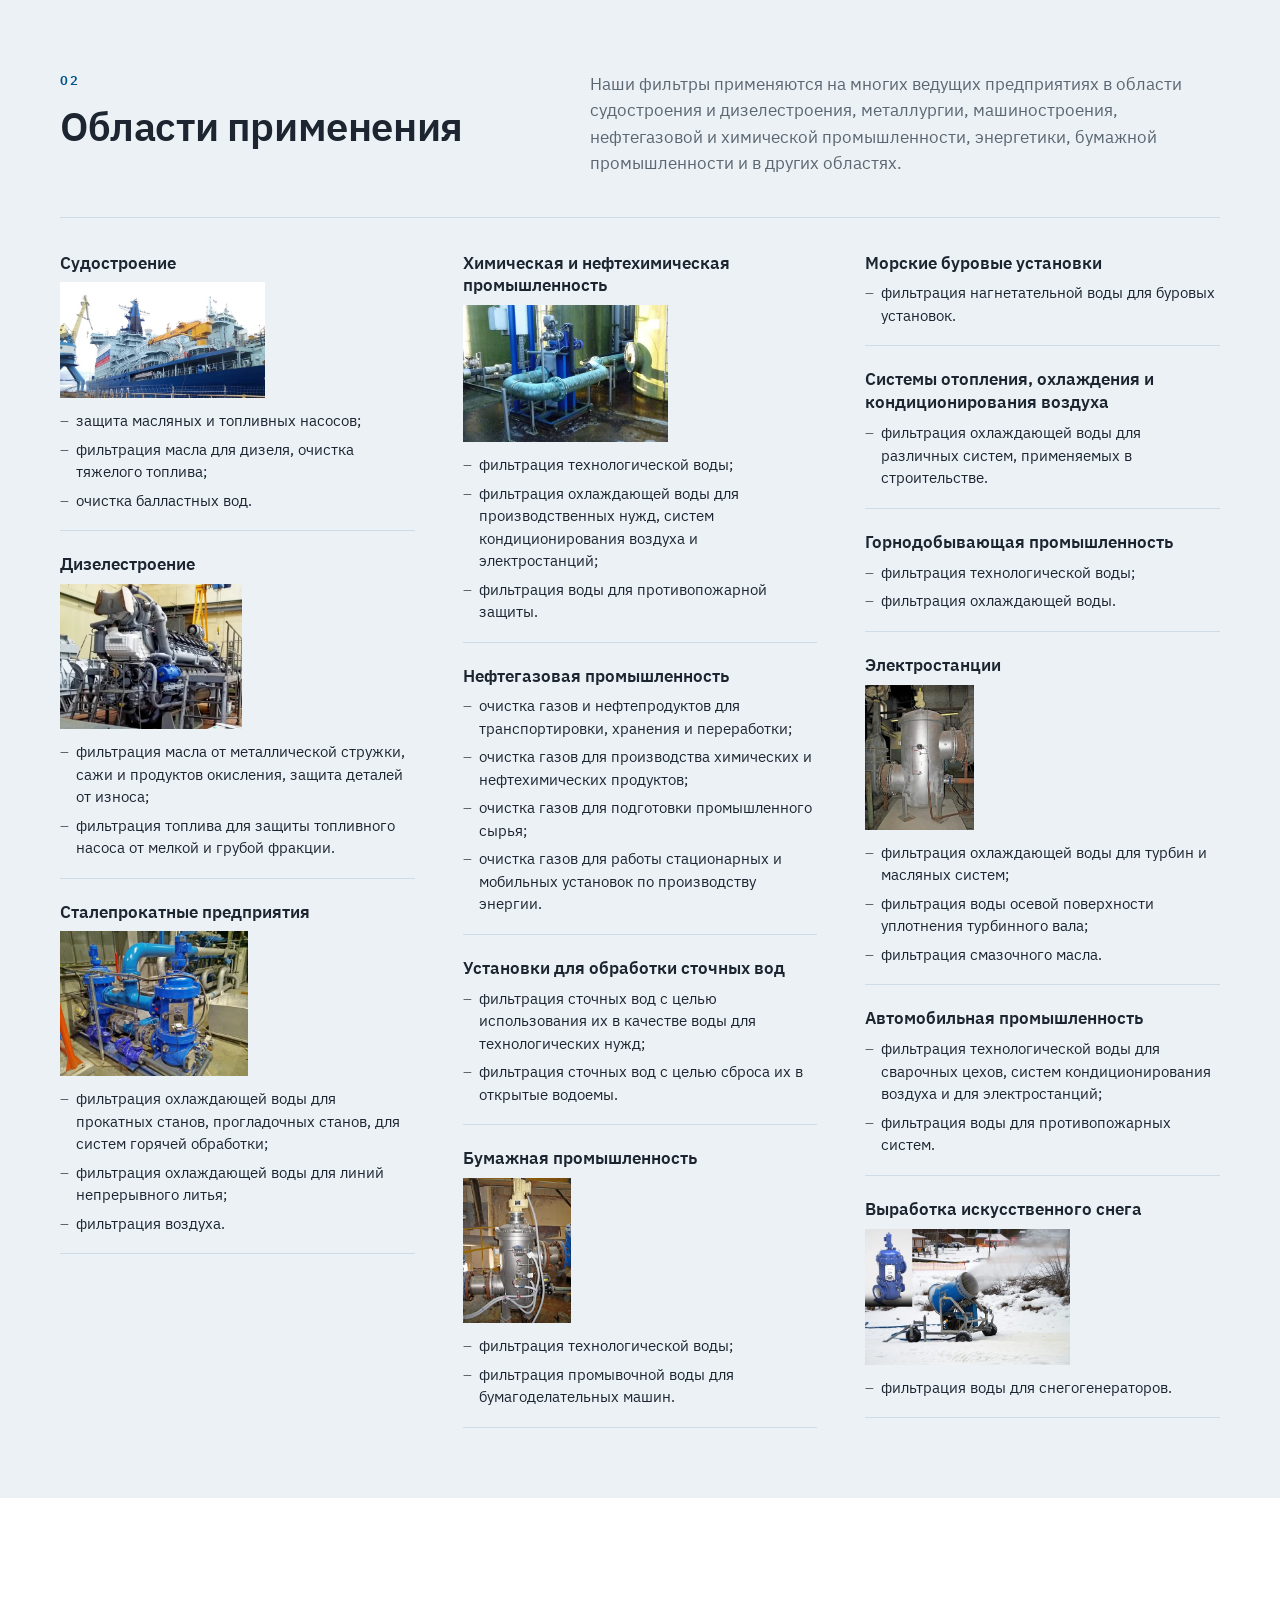
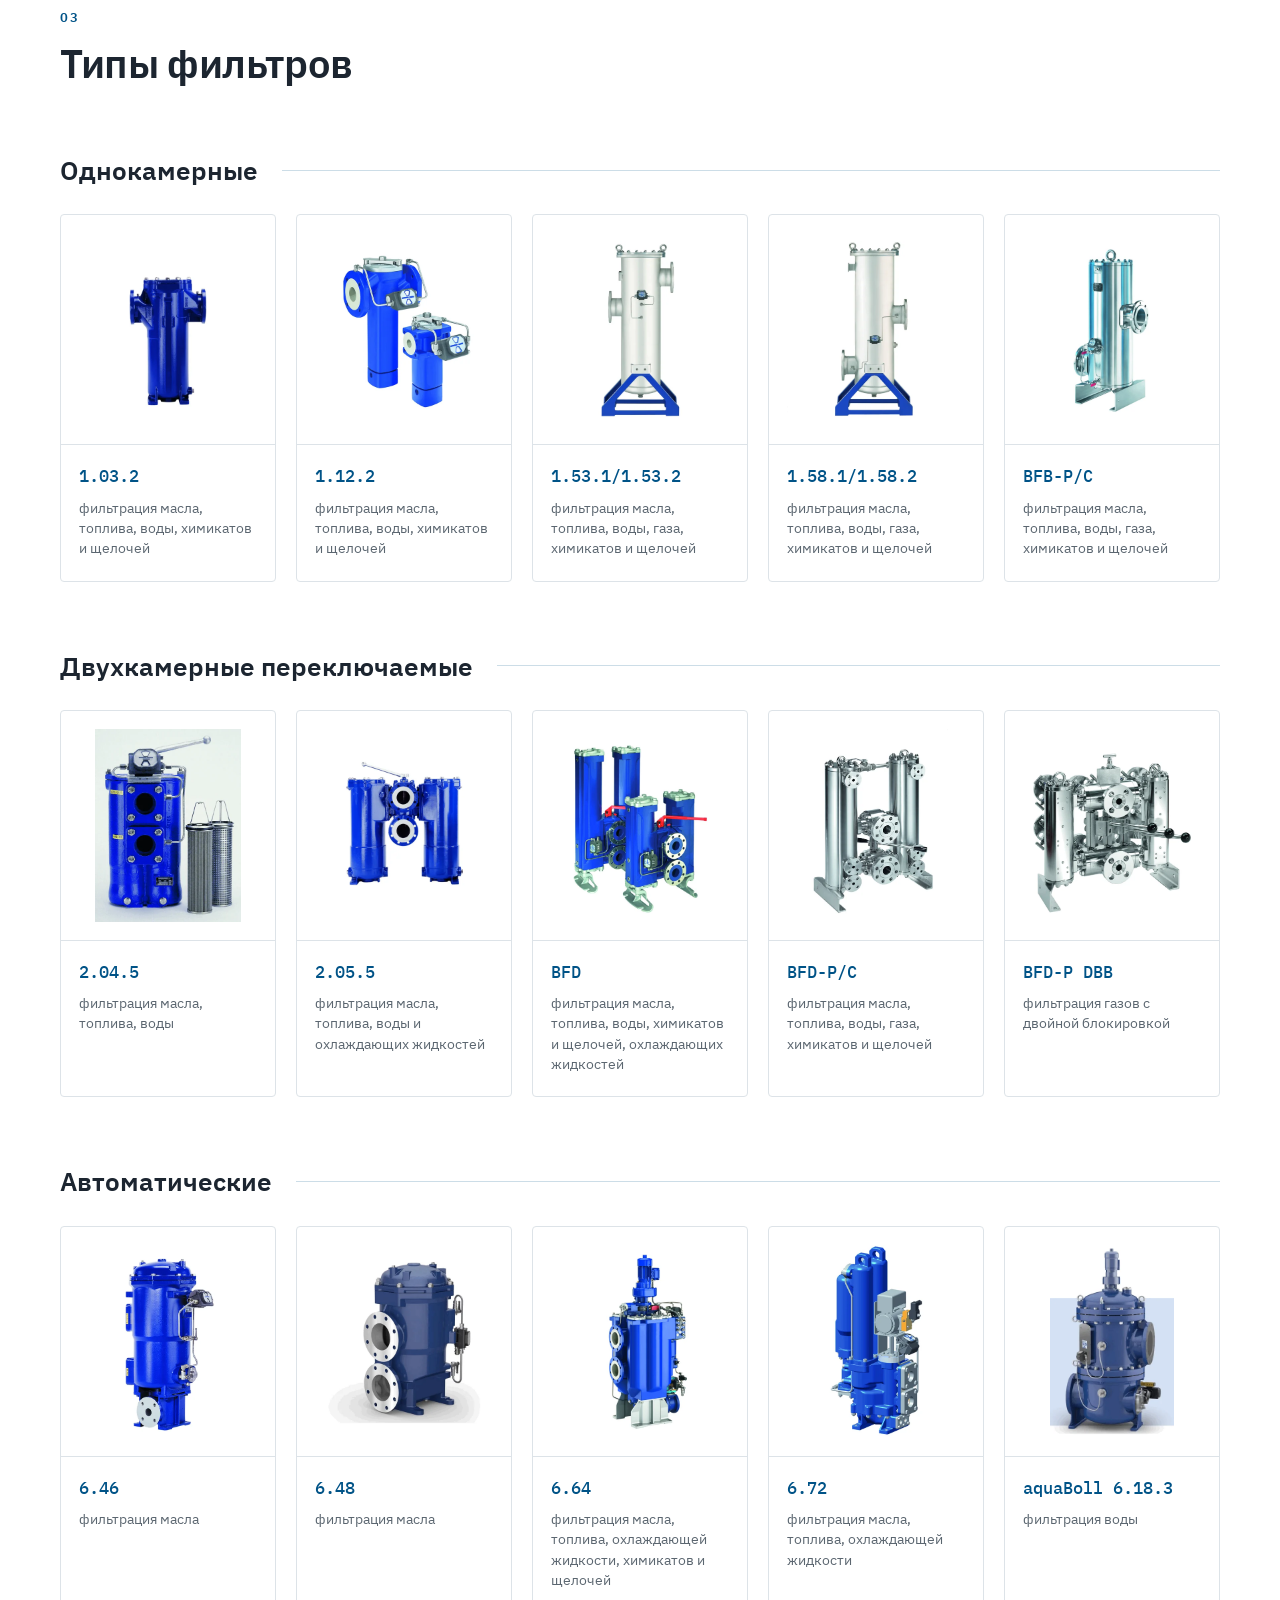
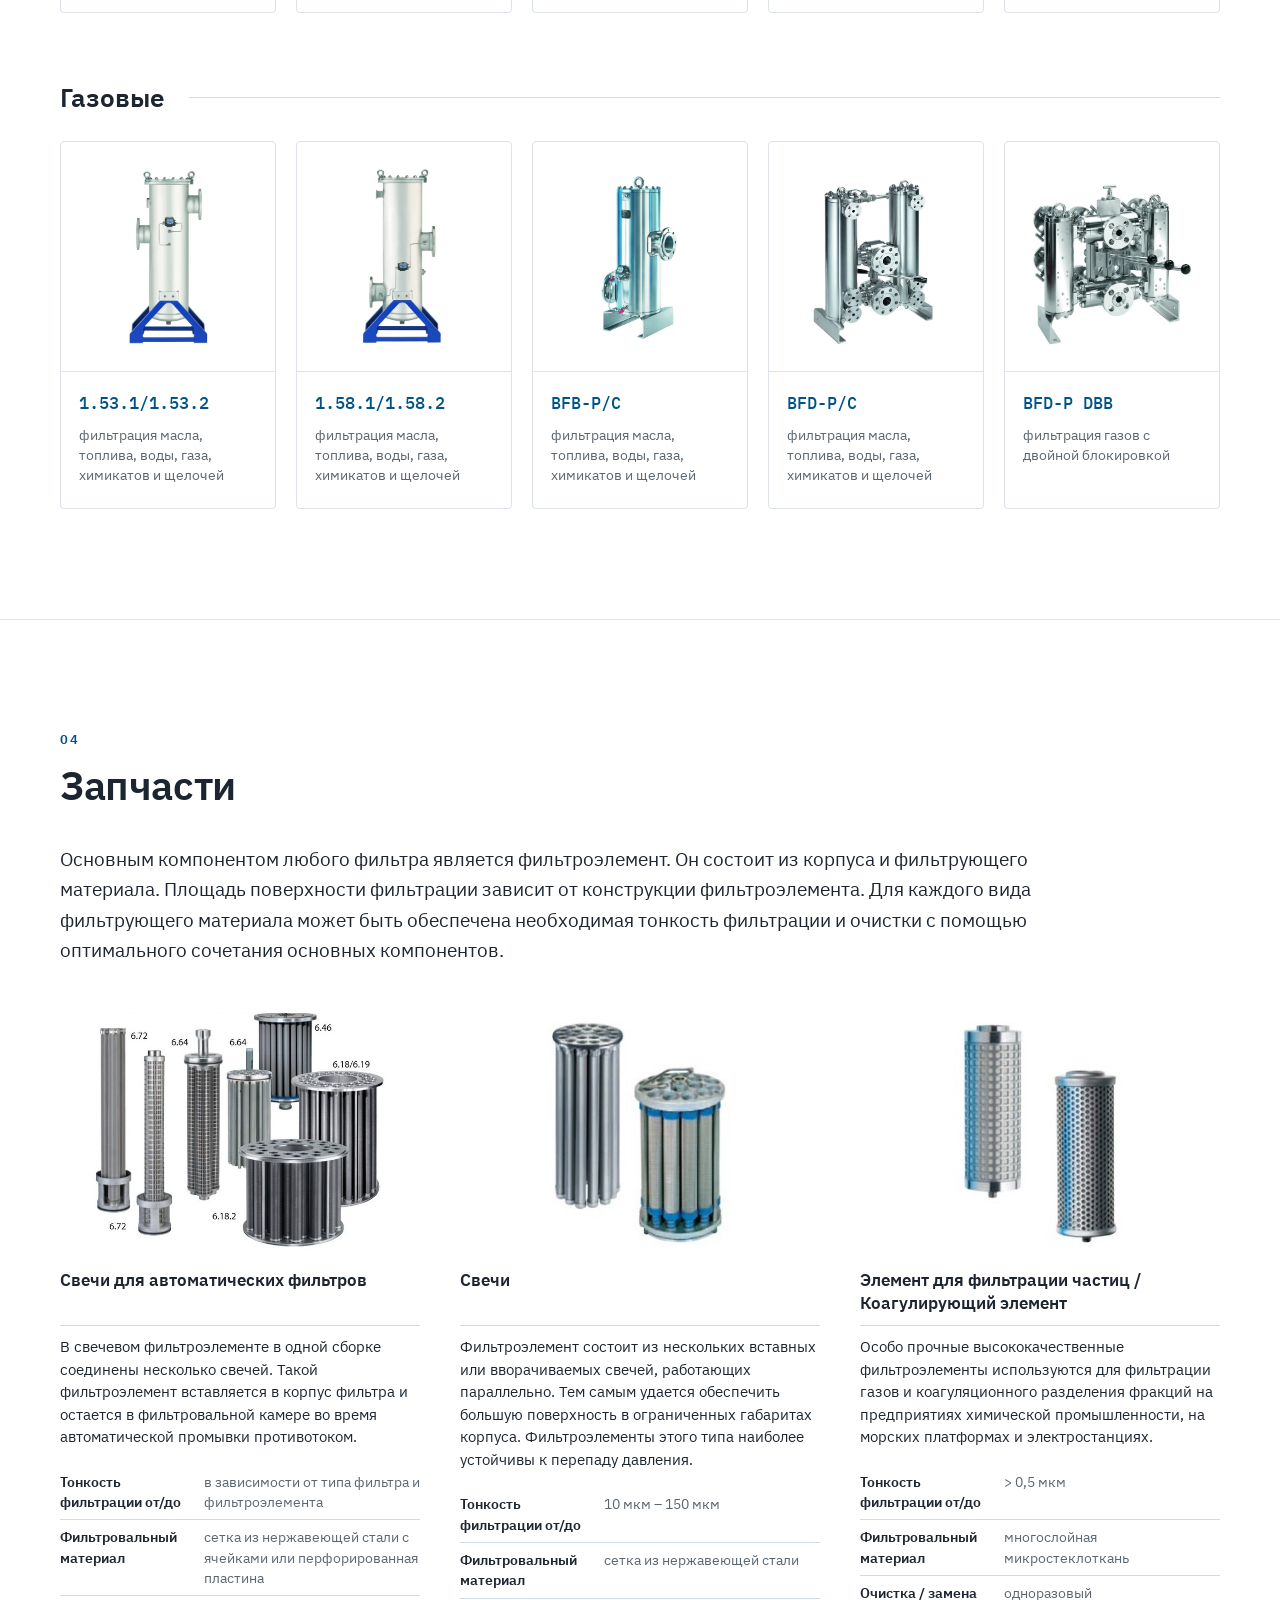
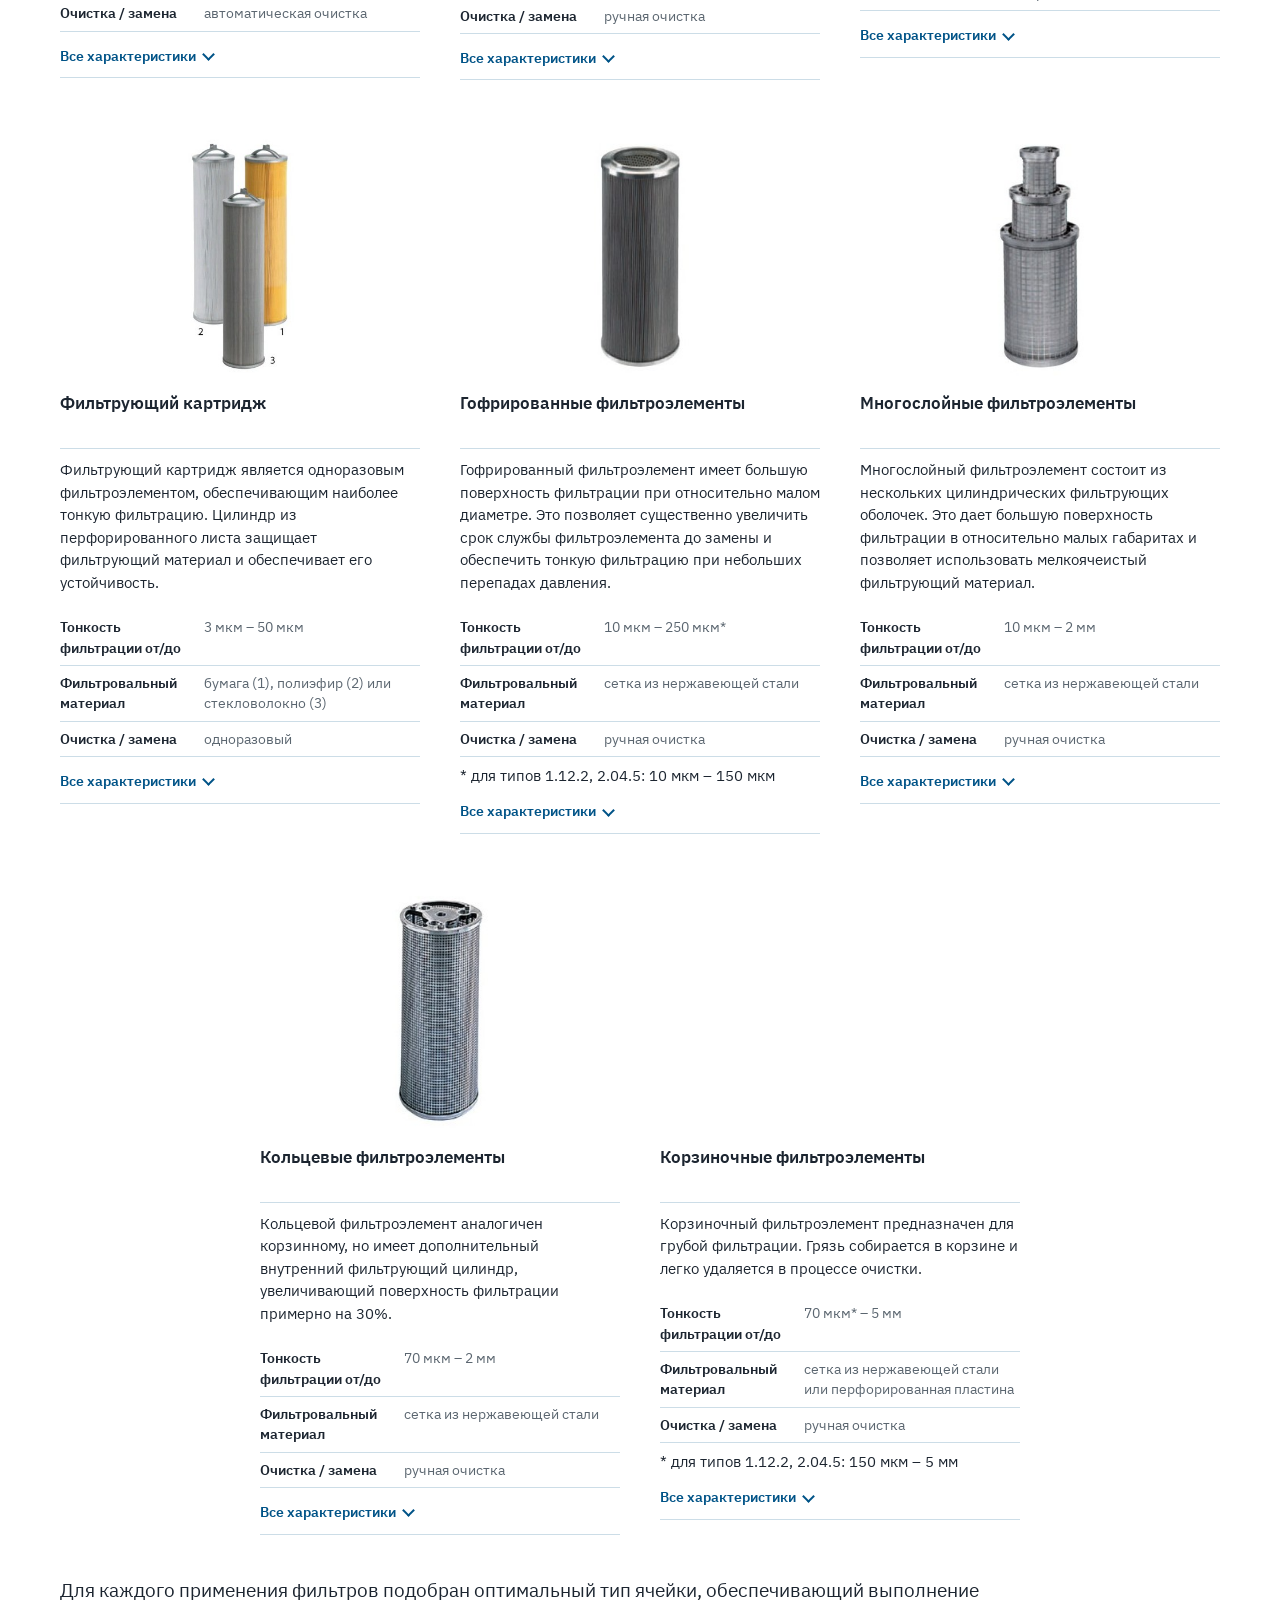
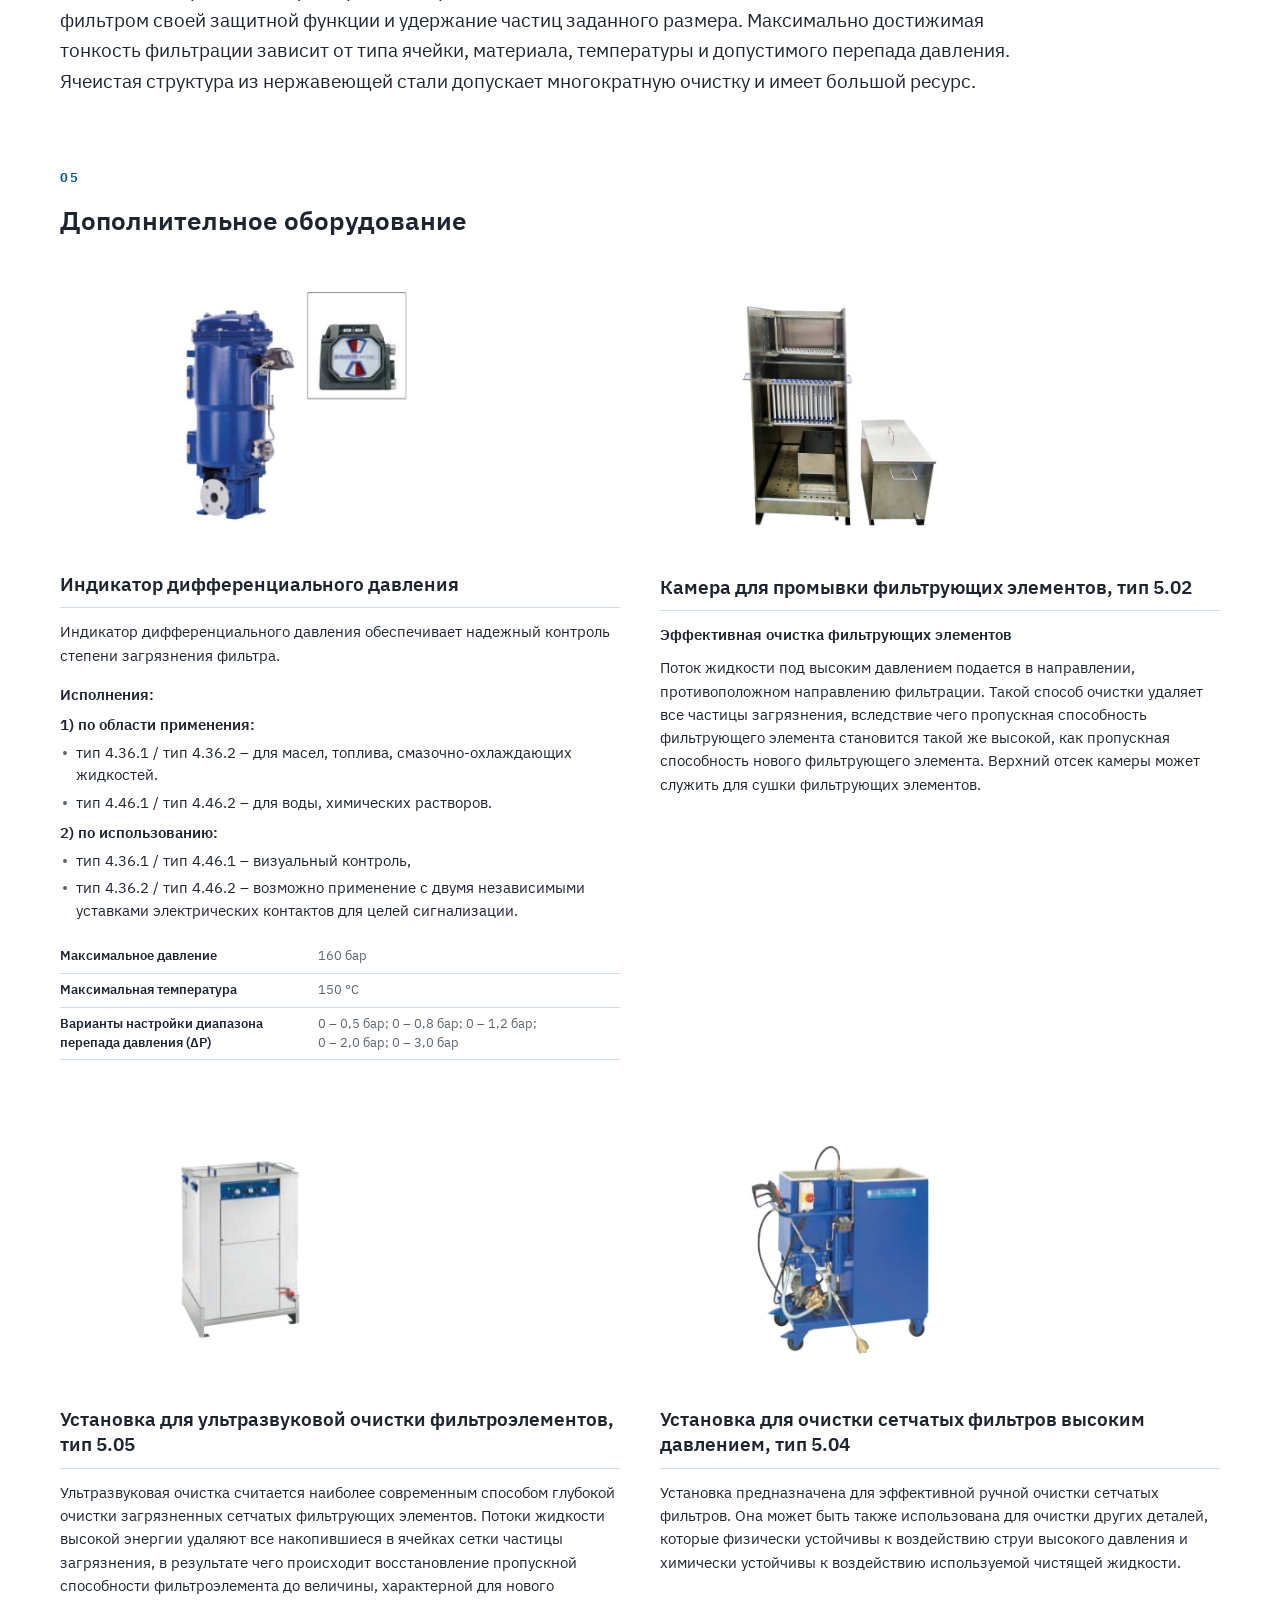
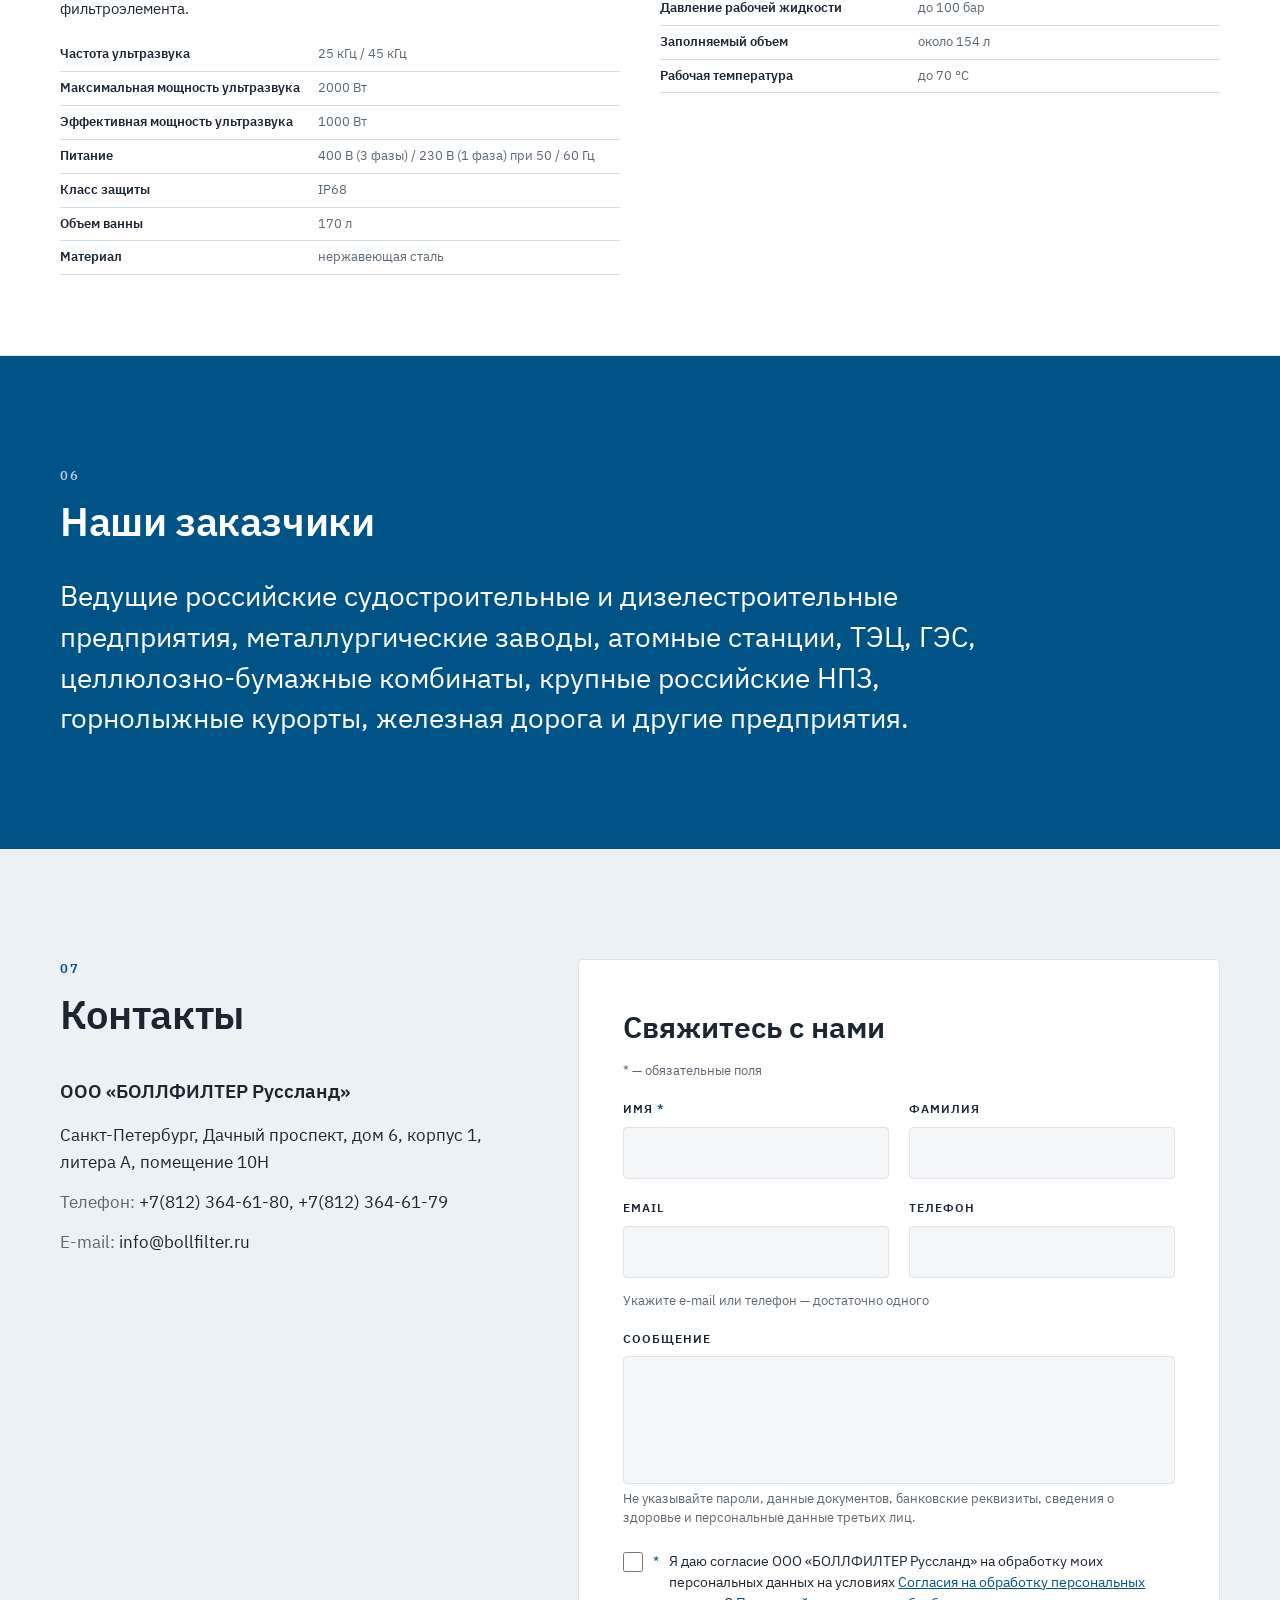
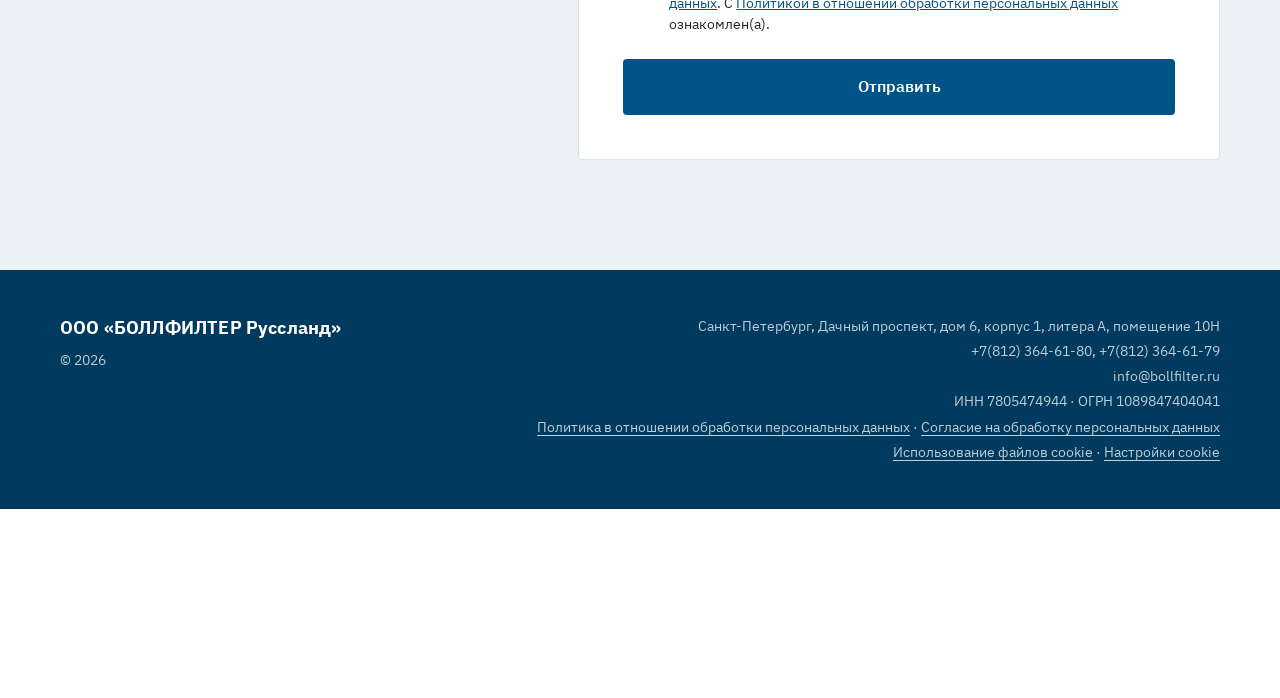
==== commit 587a3874: "Запуск 01.10.2026: правки заказчика, документы 1.1 с Вебвизором, Метрика, открыта индексация" ====
--- a/index.html
+++ b/index.html
@@ -3,7 +3,6 @@
 <head>
 <meta charset="utf-8">
 <meta name="viewport" content="width=device-width, initial-scale=1">
-<meta name="robots" content="noindex, nofollow">
 <title>Промышленные фильтры БОЛЛФИЛТЕР и запчасти — ООО «БОЛЛФИЛТЕР Руссланд»</title>
 <meta name="description" content="Поставка немецких промышленных фильтров БОЛЛФИЛТЕР и запчастей к ним в Россию и страны СНГ, техническая поддержка, гарантийное и сервисное обслуживание.">
 <meta property="og:type" content="website">
@@ -11,6 +10,11 @@
 <meta property="og:title" content="Промышленные фильтры БОЛЛФИЛТЕР и запчасти — ООО «БОЛЛФИЛТЕР Руссланд»">
 <meta property="og:description" content="Поставка немецких промышленных фильтров БОЛЛФИЛТЕР и запчастей к ним в Россию и страны СНГ, техническая поддержка, гарантийное и сервисное обслуживание.">
 <meta property="og:locale" content="ru_RU">
+<meta property="og:url" content="https://bollfilter.ru/">
+<meta property="og:image" content="https://bollfilter.ru/img/og-image.jpg">
+<meta property="og:image:width" content="1200">
+<meta property="og:image:height" content="630">
+<link rel="canonical" href="https://bollfilter.ru/">
 <link rel="icon" href="favicon.ico" sizes="any">
 <link rel="icon" href="favicon.svg" type="image/svg+xml">
 <link rel="apple-touch-icon" href="apple-touch-icon.png">
@@ -89,10 +93,10 @@
         <div class="label" data-m="Номер раздела">01</div>
         <h2 class="h2" data-m="Заголовок">О компании</h2>
       </div>
-      <p class="lead" data-m="Выделенный абзац">Мы гордимся тем, что в 2022 году, во время начала санкций, несмотря на то, что логистика резко подорожала, мы выполнили все свои обязательства перед заказчиками, поставив продукцию.</p>
+      <p class="lead" data-m="Выделенный абзац">В 2022 году, несмотря на жесткие санкции и на резко подорожавшую логистику, мы выполнили все свои обязательства перед заказчиками, поставив продукцию.</p>
     </div>
     <div class="about-cols">
-      <p data-m="Текст, левая колонка">Российская компания ООО «БОЛЛФИЛТЕР Руссланд» занимается поставкой немецких промышленных фильтров БОЛЛФИЛТЕР и запчастей к ним в Россию и страны СНГ, а также оказывает техническую поддержку, гарантийное и сервисное обслуживание. Немецкие фильтры уже много лет, начиная с 70-х годов 20 века, применяются в разных сферах промышленности России. Начинали с судостроения. Первые фильтры были поставлены для судостроительных верфей и крупного машиностроительного завода в Брянске.</p>
+      <p data-m="Текст, левая колонка">Российская компания ООО «БОЛЛФИЛТЕР Руссланд» занимается поставкой немецких промышленных фильтров БОЛЛФИЛТЕР и запчастей к ним в Россию и страны СНГ, а также оказывает техническую поддержку, гарантийное и сервисное обслуживание. Немецкие фильтры более 50 лет применяются в разных сферах промышленности России. Первые фильтры БОЛЛФИЛТЕР были поставлены для судостроительных верфей и крупного машиностроительного завода в Брянске.</p>
       <div data-m="Правая колонка">
         <p>ООО «БОЛЛФИЛТЕР Руссланд» было создано в 2008 году и уже много лет работает на благо отечественного судостроения, ведущих дизельных заводов и промышленности, поставляя надежные и качественные фильтры на предприятия России и стран СНГ. Главным приоритетом для нашей компании является ответственное отношение к заказчикам и постоянная техническая поддержка.</p>
         <div class="note" data-m="Плашка">На всю продукцию оформлены сертификаты и декларации по техническим регламентам Таможенного Союза.</div>
@@ -274,7 +278,7 @@
   <div class="wrap">
     <div class="label" data-m="Номер раздела">04</div>
     <h2 class="h2" data-m="Заголовок">Запчасти</h2>
-    <p class="parts-lead" data-m="Вводный текст">Основным компонентом любого фильтра является фильтроэлемент. Он, в принципе, состоит из корпуса и фильтрующего материала. Поверхность фильтрации зависит от конструкции фильтроэлемента. Для каждого вида фильтрующего материала может быть обеспечена необходимая тонкость фильтрации и очистки с помощью оптимального сочетания основных компонентов.</p>
+    <p class="parts-lead" data-m="Вводный текст">Основным компонентом любого фильтра является фильтроэлемент. Он состоит из корпуса и фильтрующего материала. Площадь поверхности фильтрации зависит от конструкции фильтроэлемента. Для каждого вида фильтрующего материала может быть обеспечена необходимая тонкость фильтрации и очистки с помощью оптимального сочетания основных компонентов.</p>
     <div class="el-cards">
       <div class="el-card" data-m="Фильтроэлемент">
         <div class="el-card-pic"><div class="el-card-crop" style="--x: 23; --y: 0; --w: 561; --h: 448"><img src="img/elements-row.jpg" alt="Свечи для автоматических фильтров, типы 6.72, 6.64, 6.46, 6.18/6.19, 6.18.2" loading="lazy"></div></div>
@@ -530,13 +534,13 @@
         <h3>Свяжитесь с нами</h3>
         <p class="form-legend" data-m="Пояснение">* — обязательные поля</p>
         <div class="fields">
-          <div class="field"><label class="name" for="f-name">Имя <span class="req">*</span></label><input class="box" id="f-name" name="name" type="text" autocomplete="given-name" maxlength="100" required aria-describedby="f-name-error"><p class="field-error" id="f-name-error" hidden></p></div>
-          <div class="field"><label class="name" for="f-surname">Фамилия</label><input class="box" id="f-surname" name="surname" type="text" autocomplete="family-name" maxlength="100"></div>
-          <div class="field"><label class="name" for="f-email">Email</label><input class="box" id="f-email" name="email" type="email" autocomplete="email" maxlength="254" aria-describedby="f-email-error"><p class="field-error" id="f-email-error" hidden></p></div>
-          <div class="field"><label class="name" for="f-phone">Телефон</label><input class="box" id="f-phone" name="phone" type="tel" autocomplete="tel" maxlength="30" aria-describedby="f-phone-error"><p class="field-error" id="f-phone-error" hidden></p></div>
+          <div class="field"><label class="name" for="f-name">Имя <span class="req">*</span></label><input class="box ym-disable-keys" id="f-name" name="name" type="text" autocomplete="given-name" maxlength="100" required aria-describedby="f-name-error"><p class="field-error" id="f-name-error" hidden></p></div>
+          <div class="field"><label class="name" for="f-surname">Фамилия</label><input class="box ym-disable-keys" id="f-surname" name="surname" type="text" autocomplete="family-name" maxlength="100"></div>
+          <div class="field"><label class="name" for="f-email">Email</label><input class="box ym-disable-keys" id="f-email" name="email" type="email" autocomplete="email" maxlength="254" aria-describedby="f-email-error"><p class="field-error" id="f-email-error" hidden></p></div>
+          <div class="field"><label class="name" for="f-phone">Телефон</label><input class="box ym-disable-keys" id="f-phone" name="phone" type="tel" autocomplete="tel" maxlength="30" aria-describedby="f-phone-error"><p class="field-error" id="f-phone-error" hidden></p></div>
           <p class="field-hint" data-m="Подсказка к контактам">Укажите e-mail или телефон — достаточно одного</p>
-          <div class="field wide"><label class="name" for="f-message">Сообщение</label><textarea class="box" id="f-message" name="message" maxlength="2000" aria-describedby="f-message-note"></textarea><p class="field-note" id="f-message-note">Не указывайте пароли, данные документов, банковские реквизиты, сведения о здоровье и персональные данные третьих лиц.</p></div>
-          <div class="hp" aria-hidden="true"><label for="f-bf-hp">Сайт</label><input id="f-bf-hp" name="bf_hp" type="text" tabindex="-1" autocomplete="off"></div>
+          <div class="field wide"><label class="name" for="f-message">Сообщение</label><textarea class="box ym-disable-keys" id="f-message" name="message" maxlength="2000" aria-describedby="f-message-note"></textarea><p class="field-note" id="f-message-note">Не указывайте пароли, данные документов, банковские реквизиты, сведения о здоровье и персональные данные третьих лиц.</p></div>
+          <div class="hp" aria-hidden="true"><label for="f-bf-hp">Сайт</label><input class="ym-disable-keys" id="f-bf-hp" name="bf_hp" type="text" tabindex="-1" autocomplete="off"></div>
         </div>
         <div class="field consent">
           <label for="f-consent"><input type="checkbox" id="f-consent" name="consent" required aria-describedby="f-consent-error"><span class="req" aria-hidden="true">*</span><span>Я даю согласие ООО «БОЛЛФИЛТЕР Руссланд» на обработку моих персональных данных на условиях <a href="consent/" target="_blank" rel="noopener">Согласия на обработку персональных данных</a>. С <a href="privacy/" target="_blank" rel="noopener">Политикой в отношении обработки персональных данных</a> ознакомлен(а).</span></label>
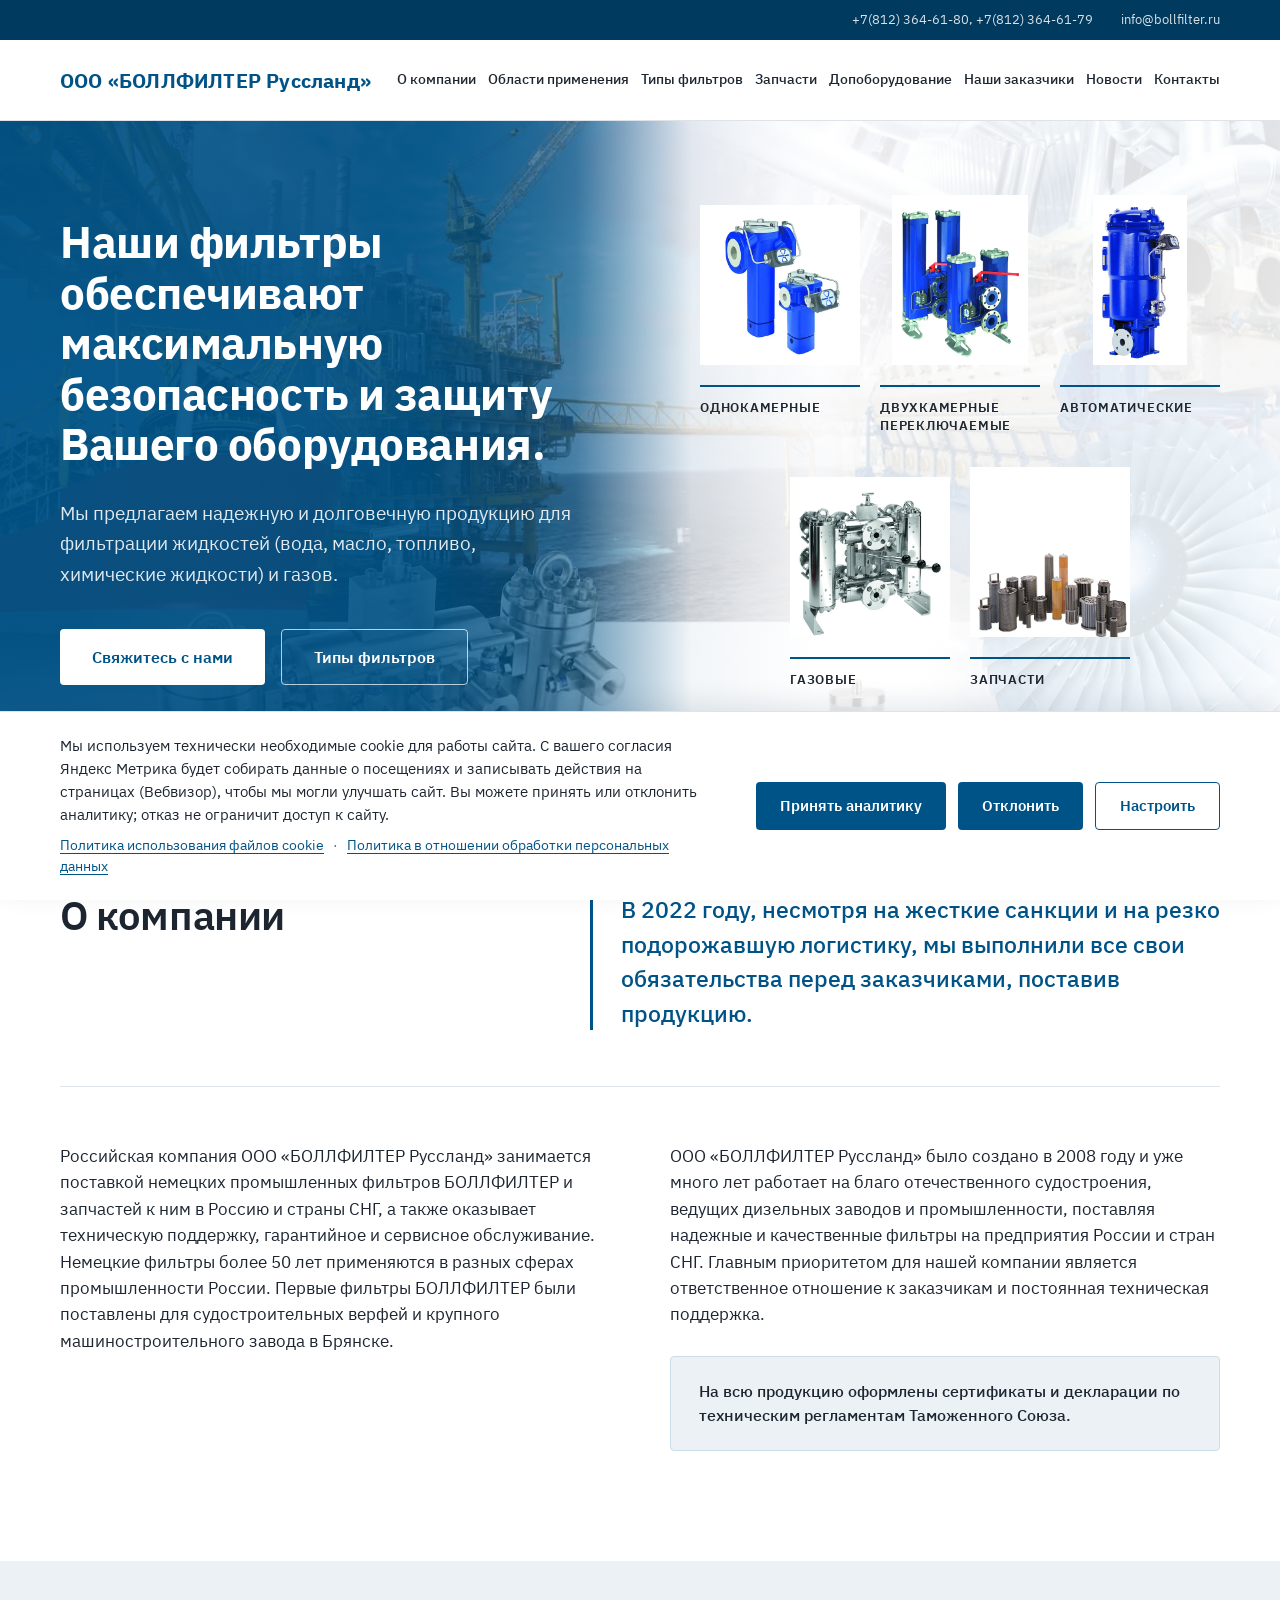
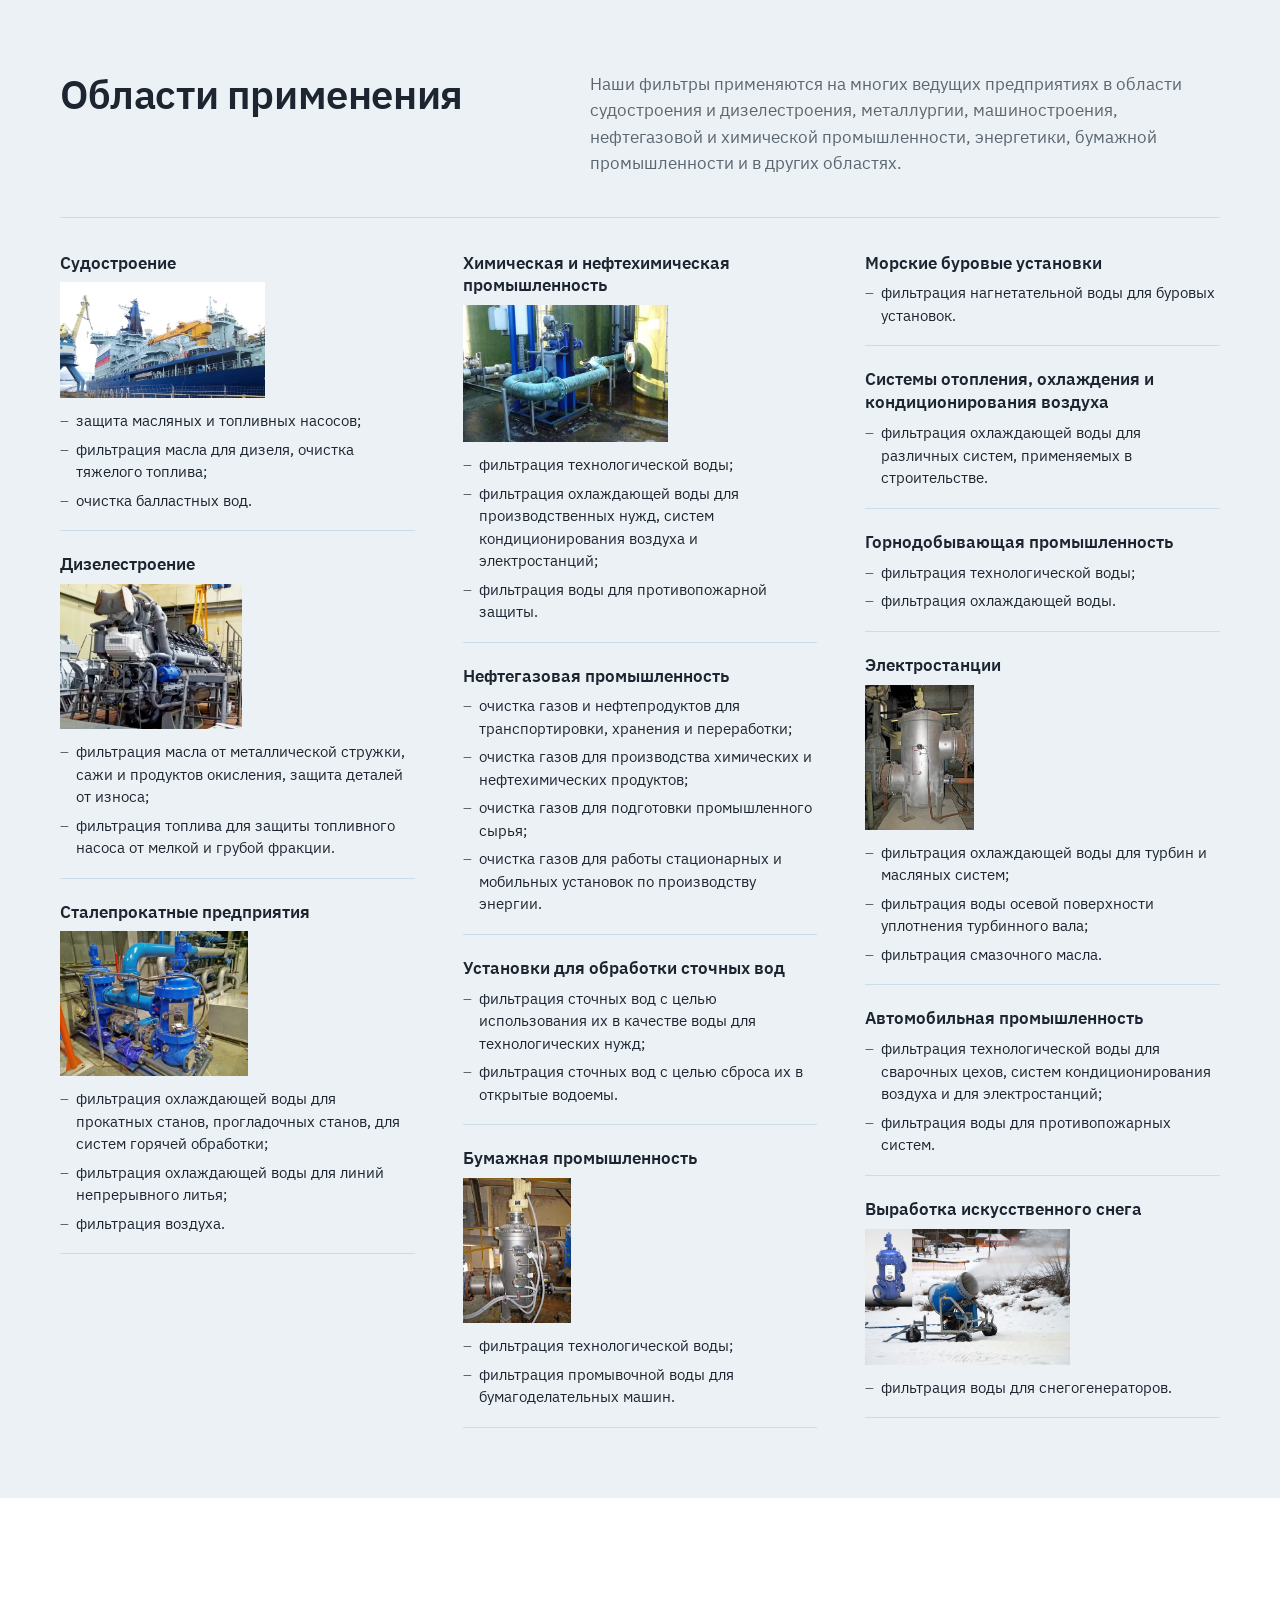
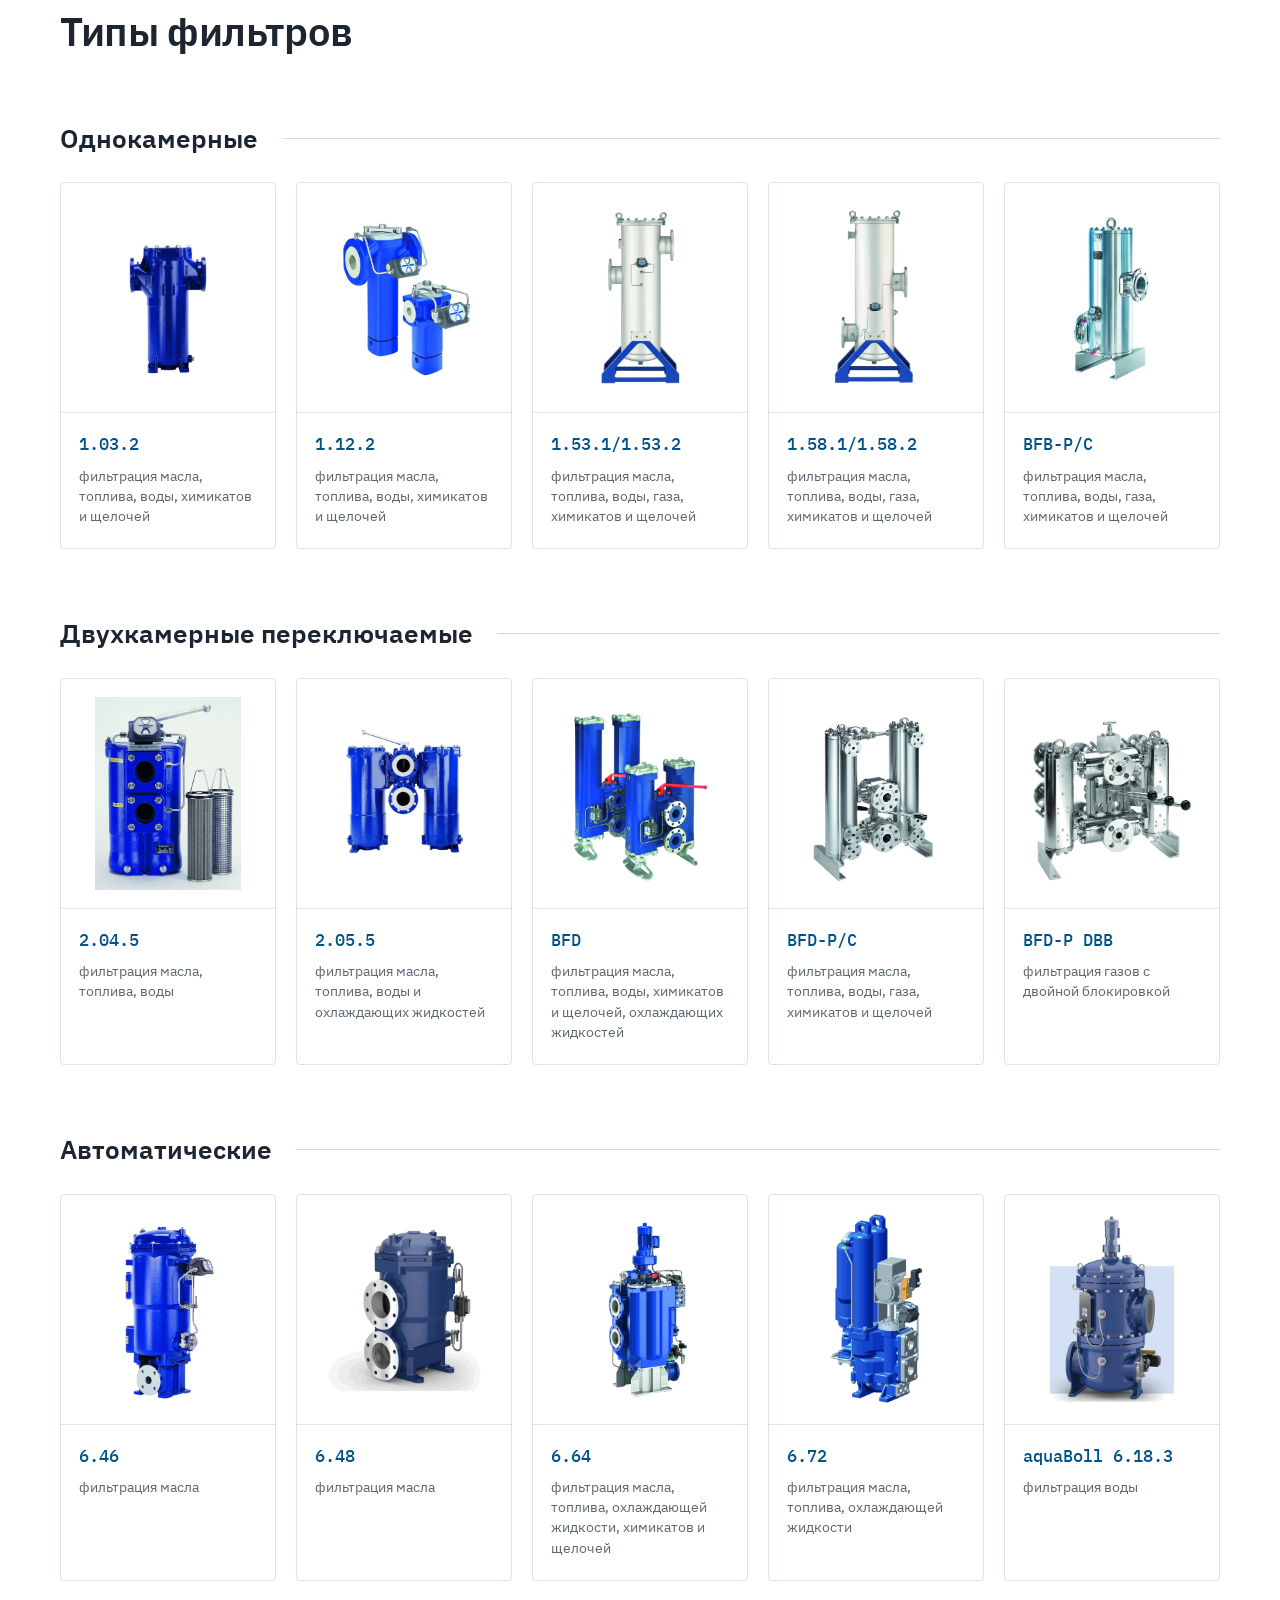
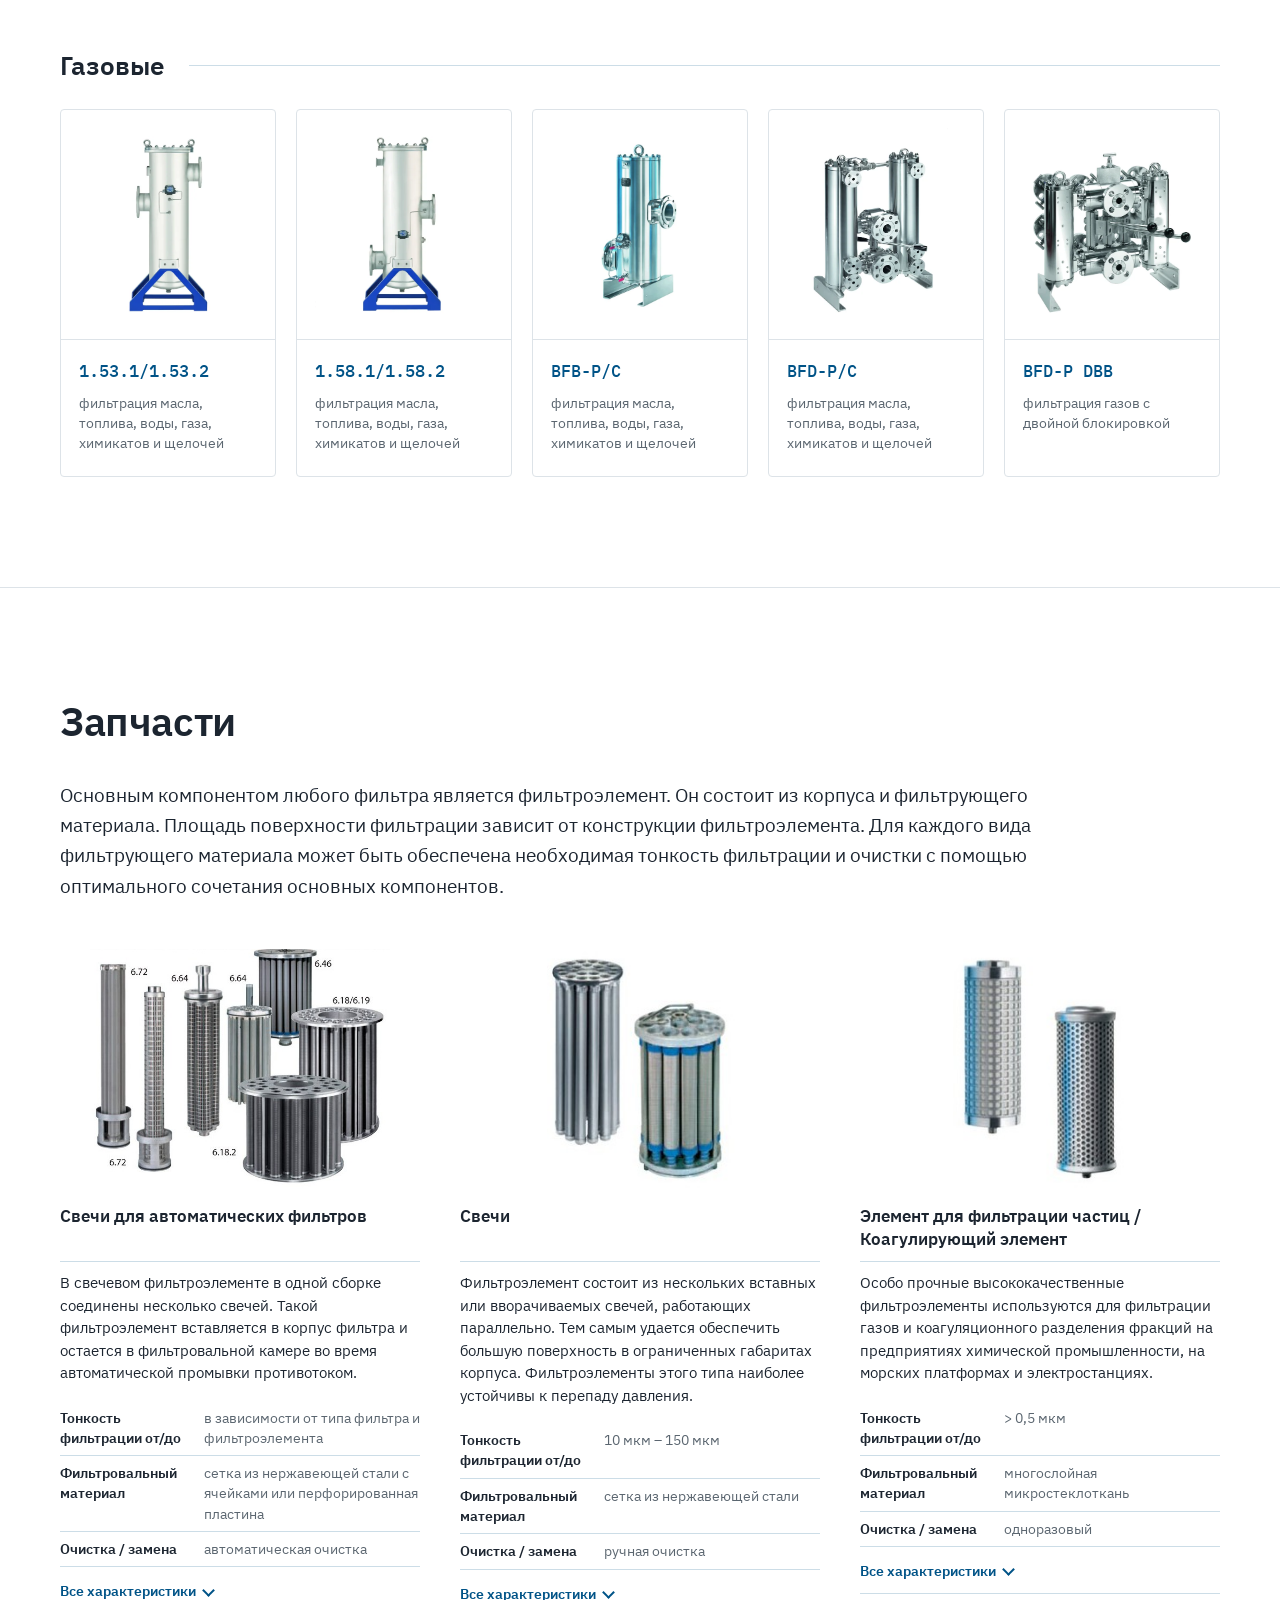
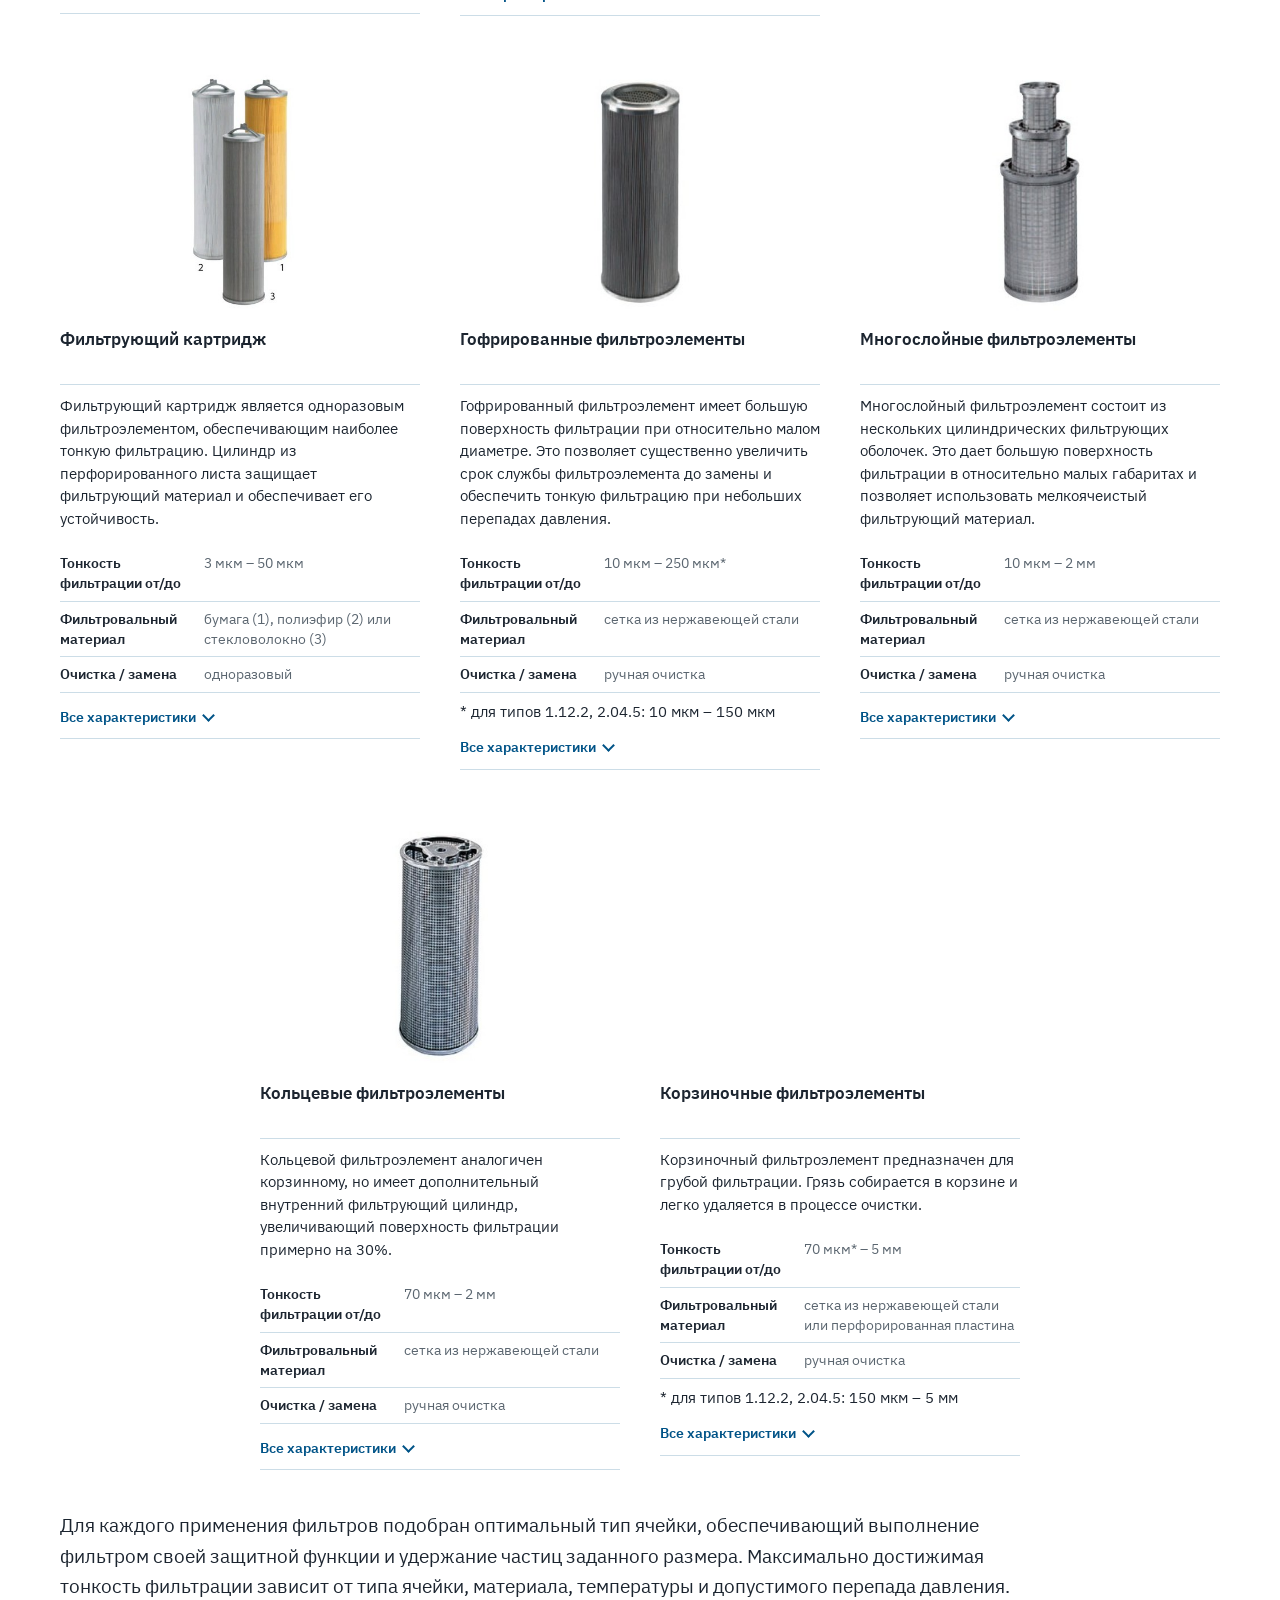
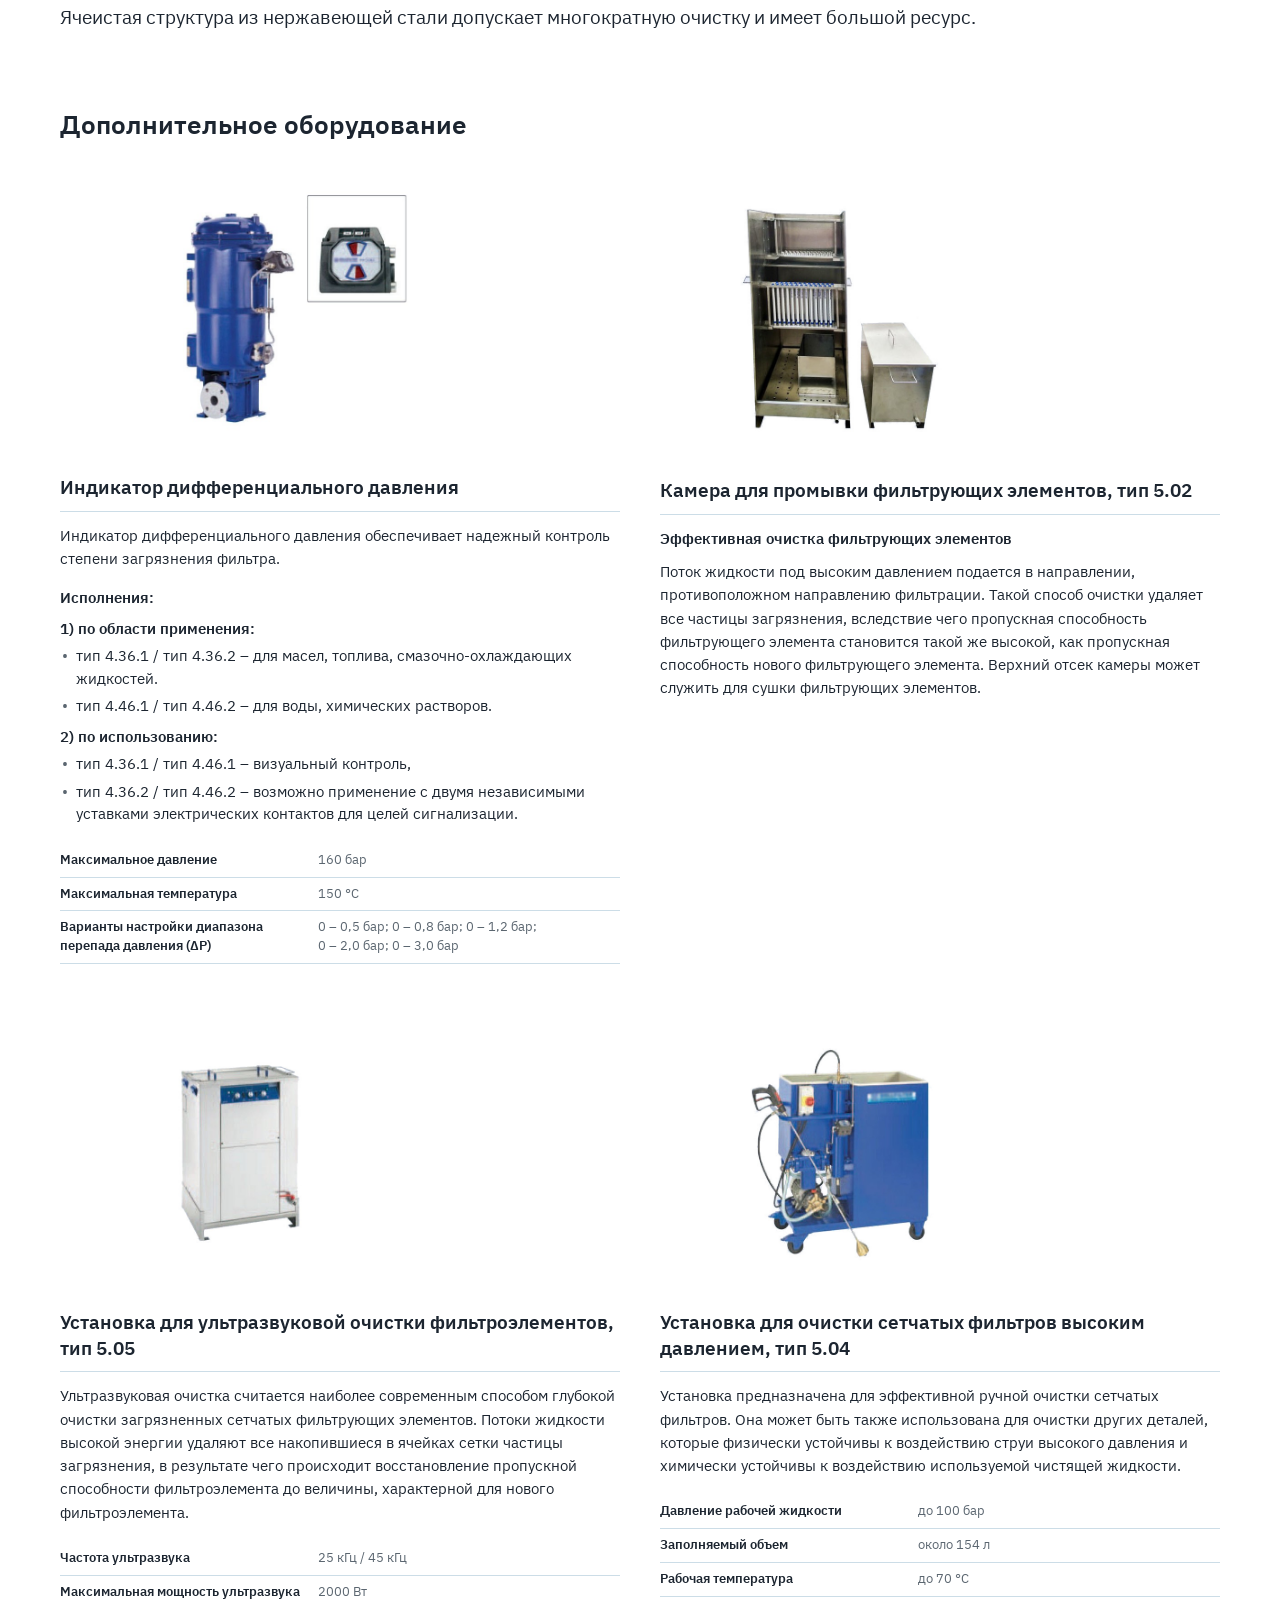
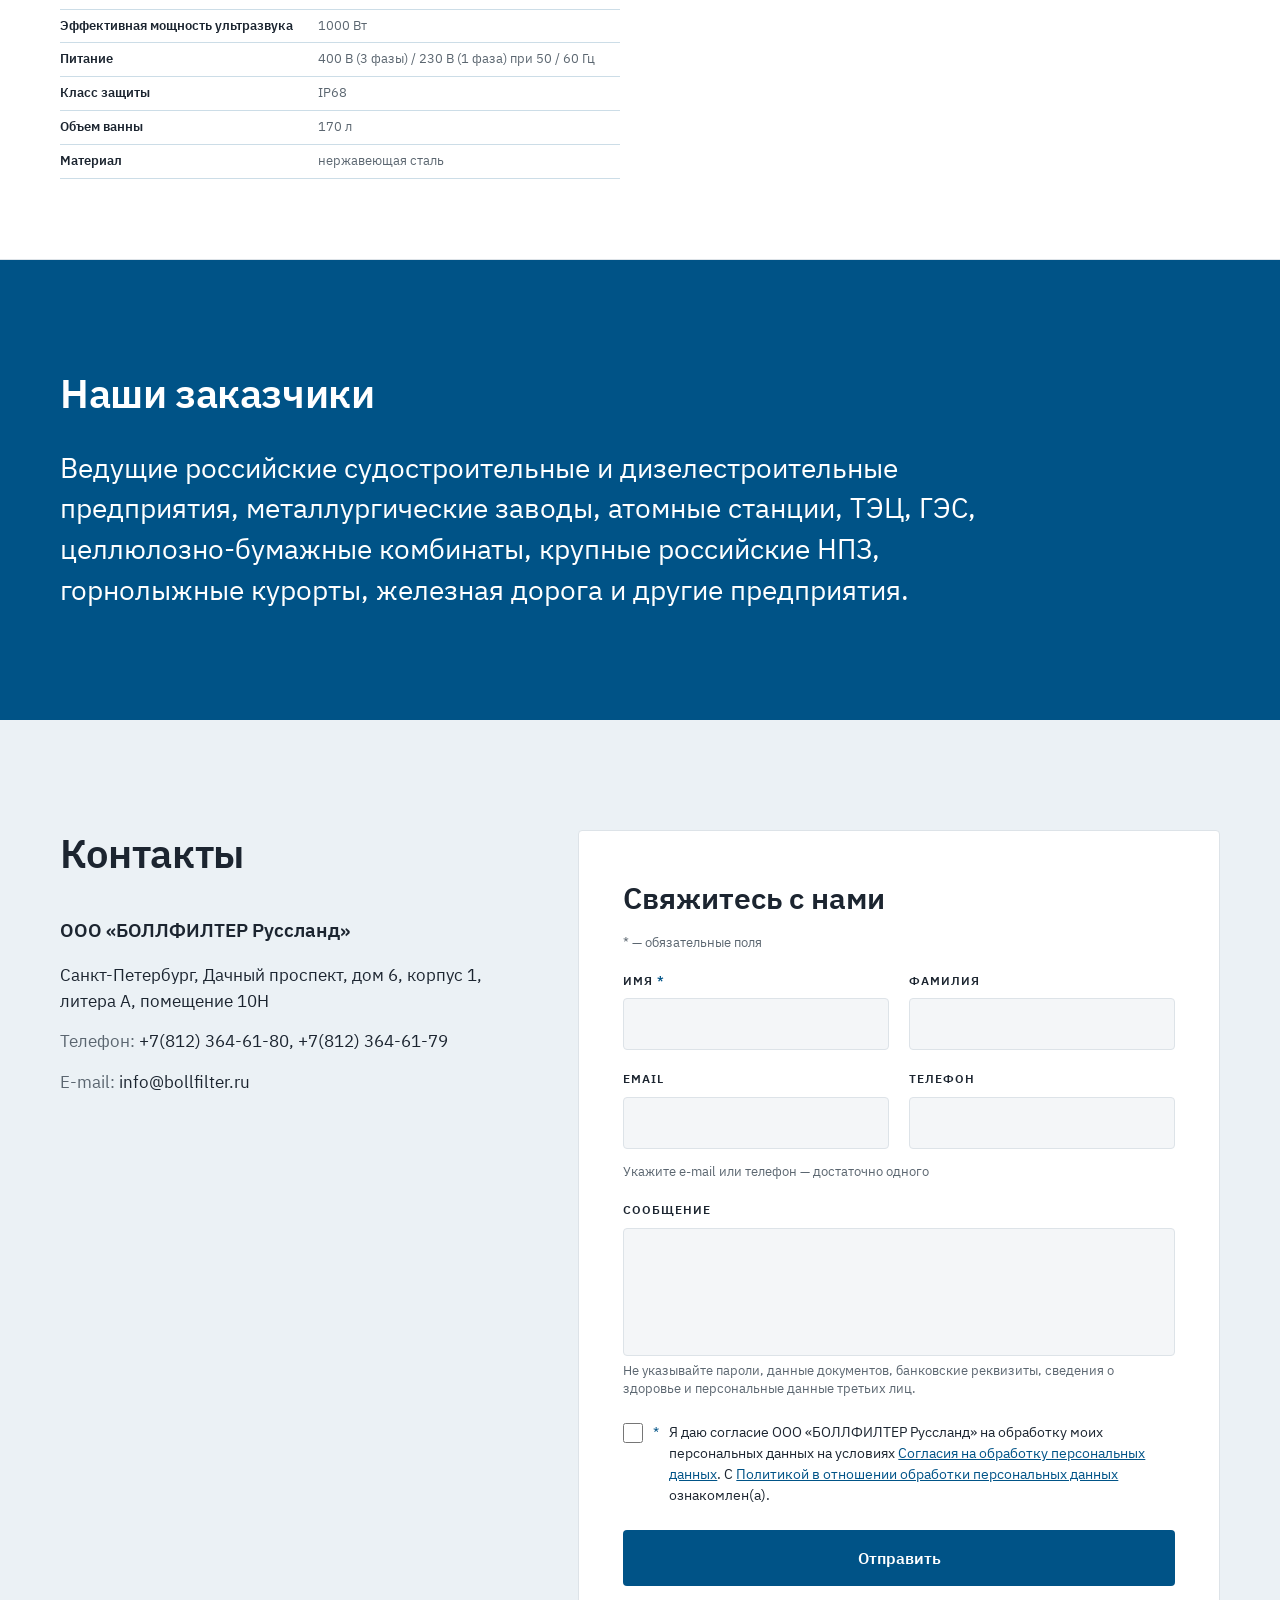
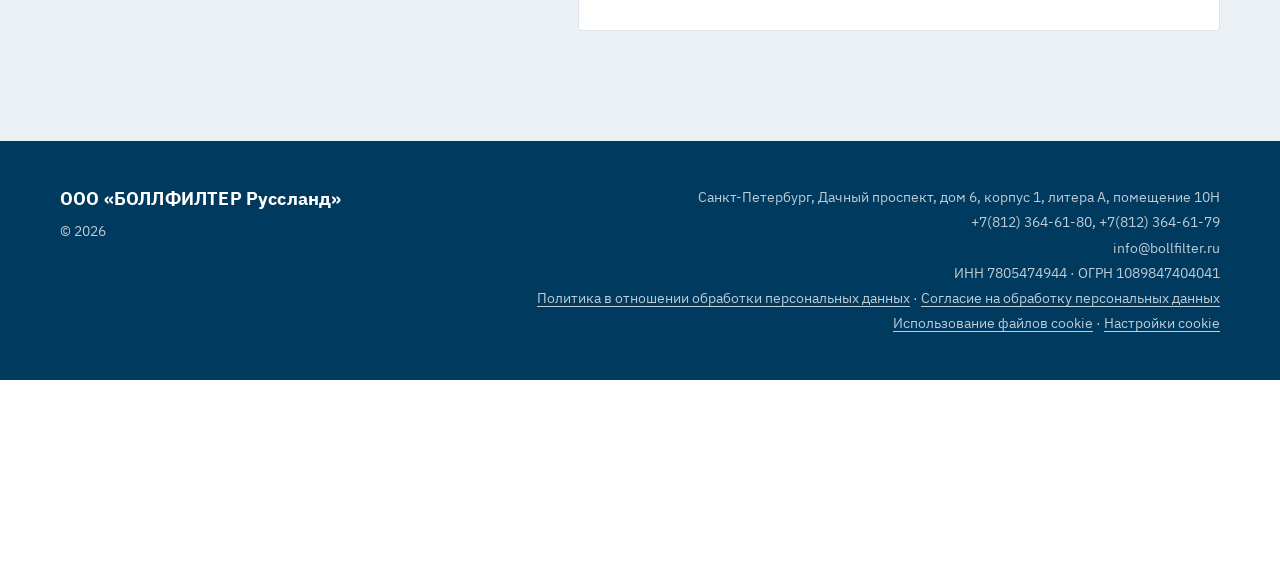
==== commit 73703fb8: "Убраны номера разделов 01–07 на главной" ====
--- a/index.html
+++ b/index.html
@@ -90,7 +90,6 @@
   <div class="wrap">
     <div class="about-top">
       <div>
-        <div class="label" data-m="Номер раздела">01</div>
         <h2 class="h2" data-m="Заголовок">О компании</h2>
       </div>
       <p class="lead" data-m="Выделенный абзац">В 2022 году, несмотря на жесткие санкции и на резко подорожавшую логистику, мы выполнили все свои обязательства перед заказчиками, поставив продукцию.</p>
@@ -110,7 +109,6 @@
   <div class="wrap">
     <div class="areas-top">
       <div>
-        <div class="label" data-m="Номер раздела">02</div>
         <h2 class="h2" data-m="Заголовок">Области применения</h2>
       </div>
       <p class="intro" data-m="Вводный текст">Наши фильтры применяются на многих ведущих предприятиях в области судостроения и дизелестроения, металлургии, машиностроения, нефтегазовой и химической промышленности, энергетики, бумажной промышленности и в других областях.</p>
@@ -224,7 +222,6 @@
 <!-- 4. Описание фильтров -->
 <section class="products" id="products" data-block="Описание фильтров">
   <div class="wrap">
-    <div class="label" data-m="Номер раздела">03</div>
     <h2 class="h2" data-m="Заголовок">Типы фильтров</h2>
 
     <div class="category" id="types-single" data-m="Категория: Однокамерные">
@@ -276,7 +273,6 @@
 <!-- 5. Запчасти: карточки фильтроэлементов (фото → название → текст), подраздел «Дополнительное оборудование» -->
 <section class="parts" id="parts" data-block="Запчасти">
   <div class="wrap">
-    <div class="label" data-m="Номер раздела">04</div>
     <h2 class="h2" data-m="Заголовок">Запчасти</h2>
     <p class="parts-lead" data-m="Вводный текст">Основным компонентом любого фильтра является фильтроэлемент. Он состоит из корпуса и фильтрующего материала. Площадь поверхности фильтрации зависит от конструкции фильтроэлемента. Для каждого вида фильтрующего материала может быть обеспечена необходимая тонкость фильтрации и очистки с помощью оптимального сочетания основных компонентов.</p>
     <div class="el-cards">
@@ -438,7 +434,6 @@
   <div class="wrap">
     <p class="parts-text" data-m="Текст под картинкой">Для каждого применения фильтров подобран оптимальный тип ячейки, обеспечивающий выполнение фильтром своей защитной функции и удержание частиц заданного размера. Максимально достижимая тонкость фильтрации зависит от типа ячейки, материала, температуры и допустимого перепада давления. Ячеистая структура из нержавеющей стали допускает многократную очистку и имеет большой ресурс.</p>
     <div class="sub" id="equipment" data-m="Подраздел">
-      <div class="label" data-m="Номер раздела">05</div>
       <h3 data-m="Подзаголовок">Дополнительное оборудование</h3>
       <div class="equip">
     <div class="equip-item" data-m="Оборудование 4.46">
@@ -510,7 +505,6 @@
 <!-- 6. Наши заказчики -->
 <section class="clients" id="clients" data-block="Наши заказчики">
   <div class="wrap">
-    <div class="label" data-m="Номер раздела">06</div>
     <h2 class="h2" data-m="Заголовок">Наши заказчики</h2>
     <p data-m="Текст">Ведущие российские судостроительные и дизелестроительные предприятия, металлургические заводы, атомные станции, ТЭЦ, ГЭС, целлюлозно-бумажные комбинаты, крупные российские НПЗ, горнолыжные курорты, железная дорога и другие предприятия.</p>
   </div>
@@ -521,7 +515,6 @@
   <div class="wrap">
     <div class="grid">
       <div>
-        <div class="label" data-m="Номер раздела">07</div>
         <h2 class="h2" data-m="Заголовок">Контакты</h2>
         <div class="contact-list" data-m="Контакты">
           <p class="company">ООО «БОЛЛФИЛТЕР Руссланд»</p>
